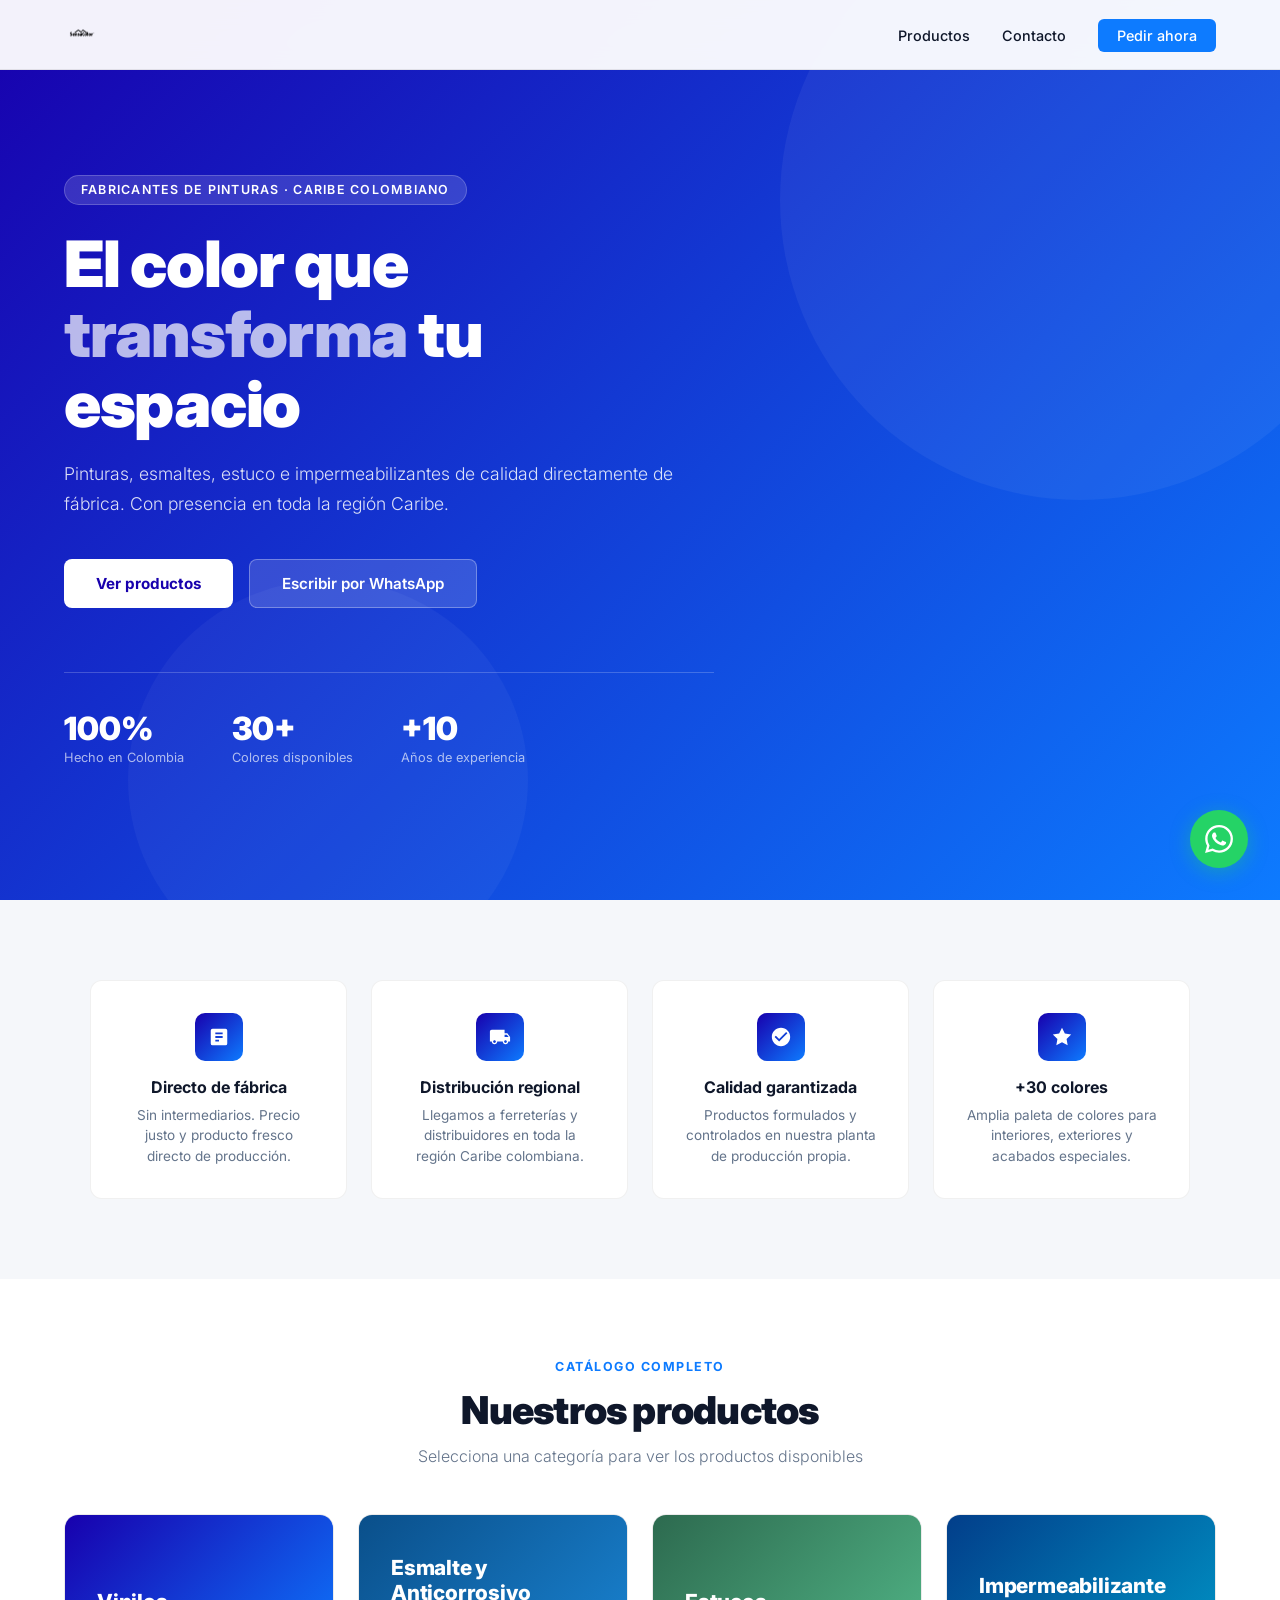
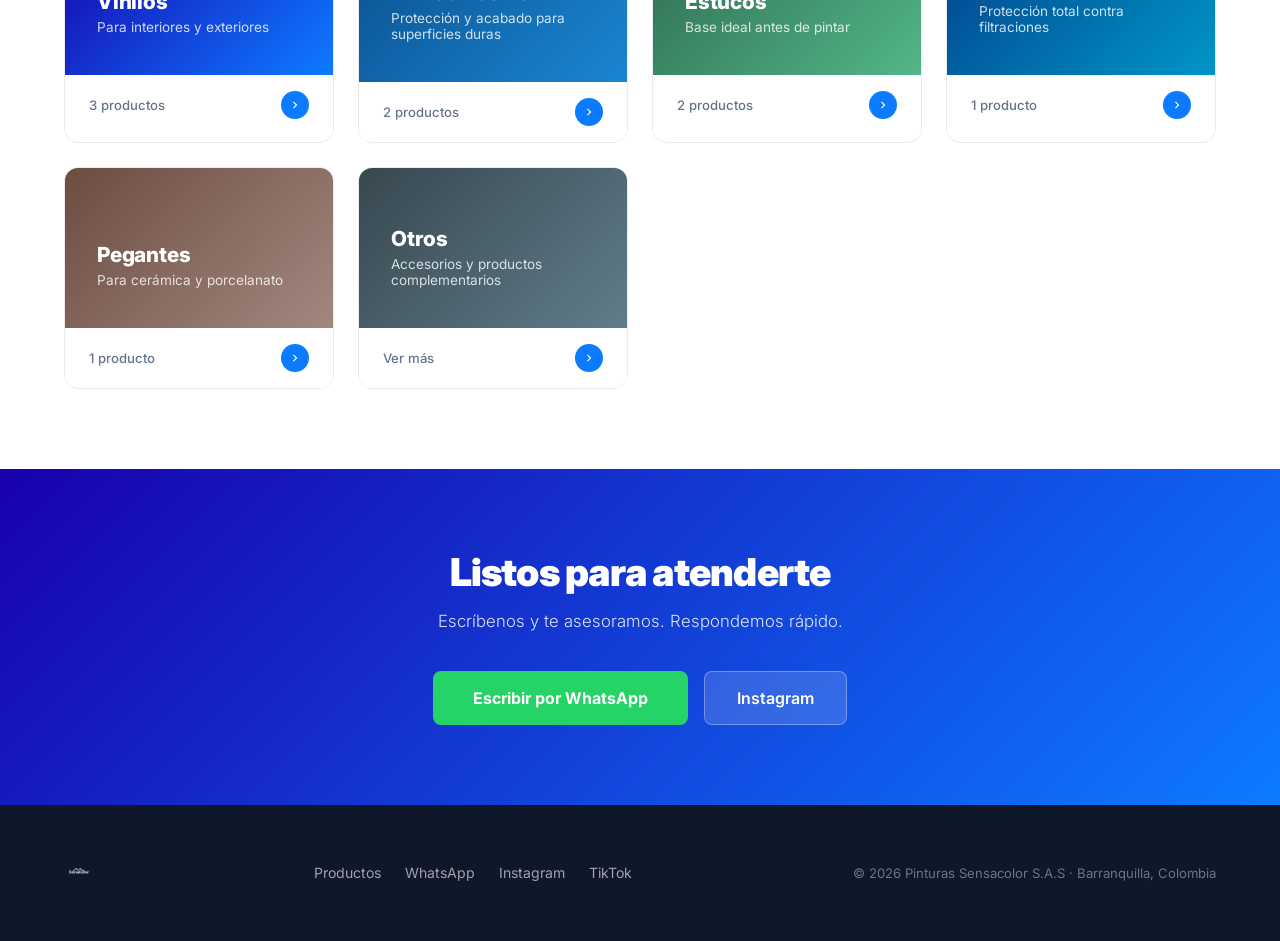
==== index.html @ d09b03ff "Add files via upload" ====
<!DOCTYPE html>
<html lang="es">
<head>
<meta charset="UTF-8">
<meta name="viewport" content="width=device-width, initial-scale=1.0">
<title>Pinturas Sensacolor — El color del Caribe</title>
<link href="https://fonts.googleapis.com/css2?family=Inter:wght@300;400;500;600;700;900&display=swap" rel="stylesheet">
<style>
  *, *::before, *::after { box-sizing: border-box; margin: 0; padding: 0; }

  :root {
    --azul: #1800ad;
    --azul-claro: #0d7bff;
    --blanco: #ffffff;
    --gris-claro: #f5f7fa;
    --gris-texto: #64748b;
    --negro: #0f172a;
  }

  body {
    font-family: 'Inter', sans-serif;
    background: var(--blanco);
    color: var(--negro);
    overflow-x: hidden;
  }

  /* NAV */
  nav {
    position: fixed;
    top: 0; left: 0; right: 0;
    z-index: 100;
    background: rgba(255,255,255,0.95);
    backdrop-filter: blur(12px);
    border-bottom: 1px solid rgba(0,0,0,0.08);
    padding: 0 5%;
    height: 70px;
    display: flex;
    align-items: center;
    justify-content: space-between;
  }

  .nav-logo img {
    height: 42px;
    filter: invert(1) sepia(1) saturate(5) hue-rotate(200deg);
  }

  .nav-links {
    display: flex;
    gap: 2rem;
    list-style: none;
  }

  .nav-links a {
    text-decoration: none;
    color: var(--negro);
    font-size: 0.9rem;
    font-weight: 500;
    transition: color 0.2s;
  }

  .nav-links a:hover { color: var(--azul-claro); }

  .nav-cta {
    background: var(--azul-claro);
    color: white !important;
    padding: 0.5rem 1.2rem;
    border-radius: 6px;
    transition: background 0.2s !important;
  }

  .nav-cta:hover { background: var(--azul) !important; }

  /* HERO */
  .hero {
    min-height: 100vh;
    background: linear-gradient(135deg, var(--azul) 0%, var(--azul-claro) 100%);
    display: flex;
    align-items: center;
    padding: 120px 5% 80px;
    position: relative;
    overflow: hidden;
  }

  .hero::before {
    content: '';
    position: absolute;
    width: 600px; height: 600px;
    background: rgba(255,255,255,0.05);
    border-radius: 50%;
    top: -100px; right: -100px;
  }

  .hero::after {
    content: '';
    position: absolute;
    width: 400px; height: 400px;
    background: rgba(255,255,255,0.04);
    border-radius: 50%;
    bottom: -80px; left: 10%;
  }

  .hero-content {
    max-width: 650px;
    position: relative;
    z-index: 2;
  }

  .hero-badge {
    display: inline-block;
    background: rgba(255,255,255,0.15);
    color: white;
    font-size: 0.78rem;
    font-weight: 600;
    letter-spacing: 0.1em;
    text-transform: uppercase;
    padding: 0.4rem 1rem;
    border-radius: 100px;
    margin-bottom: 1.5rem;
    border: 1px solid rgba(255,255,255,0.2);
  }

  .hero h1 {
    font-size: clamp(2.5rem, 5vw, 4rem);
    font-weight: 900;
    color: white;
    line-height: 1.1;
    margin-bottom: 1.2rem;
    letter-spacing: -0.02em;
  }

  .hero h1 span { color: rgba(255,255,255,0.7); }

  .hero p {
    font-size: 1.1rem;
    color: rgba(255,255,255,0.85);
    line-height: 1.7;
    margin-bottom: 2.5rem;
    font-weight: 300;
  }

  .hero-btns {
    display: flex;
    gap: 1rem;
    flex-wrap: wrap;
  }

  .btn-primary {
    background: white;
    color: var(--azul);
    padding: 0.9rem 2rem;
    border-radius: 8px;
    font-weight: 700;
    font-size: 0.95rem;
    text-decoration: none;
    transition: transform 0.2s, box-shadow 0.2s;
    display: inline-flex;
    align-items: center;
    gap: 0.5rem;
  }

  .btn-primary:hover {
    transform: translateY(-2px);
    box-shadow: 0 8px 25px rgba(0,0,0,0.2);
  }

  .btn-secondary {
    background: rgba(255,255,255,0.15);
    color: white;
    padding: 0.9rem 2rem;
    border-radius: 8px;
    font-weight: 600;
    font-size: 0.95rem;
    text-decoration: none;
    border: 1px solid rgba(255,255,255,0.3);
    transition: background 0.2s;
    display: inline-flex;
    align-items: center;
    gap: 0.5rem;
  }

  .btn-secondary:hover { background: rgba(255,255,255,0.25); }

  .hero-stats {
    display: flex;
    gap: 3rem;
    margin-top: 4rem;
    padding-top: 2.5rem;
    border-top: 1px solid rgba(255,255,255,0.2);
  }

  .stat-num {
    font-size: 2rem;
    font-weight: 900;
    color: white;
    line-height: 1;
  }

  .stat-label {
    font-size: 0.8rem;
    color: rgba(255,255,255,0.65);
    margin-top: 0.3rem;
    font-weight: 400;
  }

  /* SERVICIOS */
  .servicios {
    padding: 5rem 5%;
    background: var(--gris-claro);
  }

  .servicios-grid {
    display: grid;
    grid-template-columns: repeat(auto-fit, minmax(220px, 1fr));
    gap: 1.5rem;
    max-width: 1100px;
    margin: 0 auto;
  }

  .servicio-card {
    background: white;
    border-radius: 12px;
    padding: 2rem;
    text-align: center;
    border: 1px solid rgba(0,0,0,0.06);
  }

  .servicio-icon {
    width: 48px; height: 48px;
    background: linear-gradient(135deg, var(--azul), var(--azul-claro));
    border-radius: 10px;
    margin: 0 auto 1rem;
    display: flex;
    align-items: center;
    justify-content: center;
  }

  .servicio-icon svg { width: 22px; height: 22px; fill: white; }

  .servicio-card h3 {
    font-size: 1rem;
    font-weight: 700;
    margin-bottom: 0.5rem;
    color: var(--negro);
  }

  .servicio-card p {
    font-size: 0.85rem;
    color: var(--gris-texto);
    line-height: 1.5;
  }

  /* SECTION HEADERS */
  .section-header {
    text-align: center;
    margin-bottom: 3rem;
  }

  .section-eyebrow {
    font-size: 0.78rem;
    font-weight: 700;
    letter-spacing: 0.12em;
    text-transform: uppercase;
    color: var(--azul-claro);
    margin-bottom: 0.8rem;
  }

  .section-header h2 {
    font-size: clamp(1.8rem, 3vw, 2.5rem);
    font-weight: 900;
    color: var(--negro);
    letter-spacing: -0.02em;
    line-height: 1.2;
  }

  .section-header p {
    font-size: 1rem;
    color: var(--gris-texto);
    margin-top: 0.8rem;
    font-weight: 300;
  }

  /* CATEGORÍAS */
  .categorias {
    padding: 5rem 5%;
    background: white;
  }

  .categorias-grid {
    display: grid;
    grid-template-columns: repeat(auto-fill, minmax(260px, 1fr));
    gap: 1.5rem;
    max-width: 1200px;
    margin: 0 auto;
  }

  .categoria-card {
    border-radius: 14px;
    overflow: hidden;
    cursor: pointer;
    transition: transform 0.2s, box-shadow 0.2s;
    border: 1px solid rgba(0,0,0,0.08);
    text-decoration: none;
  }

  .categoria-card:hover {
    transform: translateY(-4px);
    box-shadow: 0 12px 35px rgba(13,123,255,0.14);
  }

  .categoria-header {
    padding: 2.5rem 2rem;
    display: flex;
    flex-direction: column;
    justify-content: flex-end;
    min-height: 160px;
    position: relative;
  }

  .cat-vinilos { background: linear-gradient(135deg, #1800ad, #0d7bff); }
  .cat-esmalte { background: linear-gradient(135deg, #0a4f8a, #1a85d4); }
  .cat-estucos { background: linear-gradient(135deg, #2d6a4f, #52b788); }
  .cat-impermeabilizante { background: linear-gradient(135deg, #023e8a, #0096c7); }
  .cat-pegantes { background: linear-gradient(135deg, #6d4c41, #a1887f); }
  .cat-otros { background: linear-gradient(135deg, #37474f, #607d8b); }

  .categoria-header h3 {
    color: white;
    font-size: 1.3rem;
    font-weight: 800;
    letter-spacing: -0.01em;
    position: relative;
    z-index: 2;
  }

  .categoria-header p {
    color: rgba(255,255,255,0.8);
    font-size: 0.85rem;
    margin-top: 0.3rem;
    position: relative;
    z-index: 2;
  }

  .categoria-footer {
    padding: 1rem 1.5rem;
    background: white;
    display: flex;
    justify-content: space-between;
    align-items: center;
  }

  .categoria-footer span {
    font-size: 0.82rem;
    color: var(--gris-texto);
    font-weight: 500;
  }

  .categoria-arrow {
    width: 28px; height: 28px;
    background: var(--azul-claro);
    border-radius: 50%;
    display: flex;
    align-items: center;
    justify-content: center;
  }

  .categoria-arrow svg { width: 14px; height: 14px; fill: white; }

  /* MODAL / OVERLAY */
  .modal-overlay {
    display: none;
    position: fixed;
    inset: 0;
    background: rgba(0,0,0,0.6);
    z-index: 200;
    align-items: center;
    justify-content: center;
    padding: 2rem;
  }

  .modal-overlay.active { display: flex; }

  .modal {
    background: white;
    border-radius: 16px;
    max-width: 800px;
    width: 100%;
    max-height: 85vh;
    overflow-y: auto;
    padding: 2.5rem;
    position: relative;
  }

  .modal-close {
    position: absolute;
    top: 1.2rem;
    right: 1.2rem;
    background: var(--gris-claro);
    border: none;
    width: 36px; height: 36px;
    border-radius: 50%;
    cursor: pointer;
    font-size: 1.1rem;
    display: flex;
    align-items: center;
    justify-content: center;
    color: var(--negro);
    transition: background 0.2s;
  }

  .modal-close:hover { background: #e2e8f0; }

  .modal-eyebrow {
    font-size: 0.75rem;
    font-weight: 700;
    letter-spacing: 0.1em;
    text-transform: uppercase;
    color: var(--azul-claro);
    margin-bottom: 0.5rem;
  }

  .modal h2 {
    font-size: 1.8rem;
    font-weight: 900;
    color: var(--negro);
    margin-bottom: 0.5rem;
    letter-spacing: -0.02em;
  }

  .modal-desc {
    font-size: 0.95rem;
    color: var(--gris-texto);
    margin-bottom: 2rem;
    line-height: 1.6;
  }

  .productos-lista {
    display: grid;
    gap: 1rem;
  }

  .producto-item {
    background: var(--gris-claro);
    border-radius: 10px;
    padding: 1.2rem 1.5rem;
    display: flex;
    justify-content: space-between;
    align-items: center;
    flex-wrap: wrap;
    gap: 1rem;
  }

  .producto-item-info h4 {
    font-size: 0.95rem;
    font-weight: 700;
    color: var(--negro);
    margin-bottom: 0.25rem;
  }

  .producto-item-info p {
    font-size: 0.82rem;
    color: var(--gris-texto);
    line-height: 1.5;
  }

  .producto-tags {
    display: flex;
    gap: 0.4rem;
    flex-wrap: wrap;
    margin-top: 0.5rem;
  }

  .tag {
    background: white;
    border: 1px solid rgba(0,0,0,0.1);
    color: var(--negro);
    font-size: 0.72rem;
    font-weight: 600;
    padding: 0.2rem 0.7rem;
    border-radius: 100px;
  }

  .btn-pedir {
    background: var(--azul-claro);
    color: white;
    padding: 0.6rem 1.3rem;
    border-radius: 7px;
    font-weight: 700;
    font-size: 0.82rem;
    text-decoration: none;
    white-space: nowrap;
    transition: background 0.2s;
    flex-shrink: 0;
  }

  .btn-pedir:hover { background: var(--azul); }

  .modal-cta {
    margin-top: 2rem;
    padding-top: 1.5rem;
    border-top: 1px solid rgba(0,0,0,0.08);
    text-align: center;
  }

  .modal-cta p {
    font-size: 0.9rem;
    color: var(--gris-texto);
    margin-bottom: 1rem;
  }

  .btn-whatsapp-modal {
    background: #25D366;
    color: white;
    padding: 0.8rem 2rem;
    border-radius: 8px;
    font-weight: 700;
    font-size: 0.9rem;
    text-decoration: none;
    display: inline-block;
    transition: opacity 0.2s;
  }

  .btn-whatsapp-modal:hover { opacity: 0.9; }

  /* CTA SECTION */
  .cta-section {
    padding: 5rem 5%;
    background: linear-gradient(135deg, var(--azul) 0%, var(--azul-claro) 100%);
    text-align: center;
  }

  .cta-section h2 {
    font-size: clamp(1.8rem, 3vw, 2.5rem);
    font-weight: 900;
    color: white;
    margin-bottom: 1rem;
    letter-spacing: -0.02em;
  }

  .cta-section p {
    font-size: 1.05rem;
    color: rgba(255,255,255,0.85);
    margin-bottom: 2.5rem;
    font-weight: 300;
  }

  .cta-btns {
    display: flex;
    gap: 1rem;
    justify-content: center;
    flex-wrap: wrap;
  }

  .btn-whatsapp {
    background: #25D366;
    color: white;
    padding: 1rem 2.5rem;
    border-radius: 8px;
    font-weight: 700;
    font-size: 1rem;
    text-decoration: none;
    display: inline-flex;
    align-items: center;
    gap: 0.6rem;
    transition: transform 0.2s, box-shadow 0.2s;
  }

  .btn-whatsapp:hover {
    transform: translateY(-2px);
    box-shadow: 0 8px 25px rgba(0,0,0,0.2);
  }

  .btn-ig {
    color: white;
    padding: 1rem 2rem;
    border-radius: 8px;
    font-weight: 600;
    text-decoration: none;
    background: rgba(255,255,255,0.15);
    border: 1px solid rgba(255,255,255,0.3);
    transition: background 0.2s;
  }

  .btn-ig:hover { background: rgba(255,255,255,0.25); }

  /* FOOTER */
  footer {
    background: var(--negro);
    padding: 3rem 5%;
  }

  .footer-inner {
    max-width: 1200px;
    margin: 0 auto;
    display: flex;
    justify-content: space-between;
    align-items: center;
    flex-wrap: wrap;
    gap: 1.5rem;
  }

  .footer-logo img {
    height: 36px;
    filter: brightness(0) invert(1);
    opacity: 0.8;
  }

  .footer-links {
    display: flex;
    gap: 1.5rem;
  }

  .footer-links a {
    color: rgba(255,255,255,0.6);
    text-decoration: none;
    font-size: 0.88rem;
    transition: color 0.2s;
  }

  .footer-links a:hover { color: white; }

  .footer-copy {
    font-size: 0.82rem;
    color: rgba(255,255,255,0.4);
  }

  /* WHATSAPP FLOTANTE */
  .whatsapp-float {
    position: fixed;
    bottom: 2rem;
    right: 2rem;
    background: #25D366;
    color: white;
    width: 58px; height: 58px;
    border-radius: 50%;
    display: flex;
    align-items: center;
    justify-content: center;
    text-decoration: none;
    box-shadow: 0 4px 20px rgba(37,211,102,0.4);
    z-index: 999;
    transition: transform 0.2s;
  }

  .whatsapp-float:hover { transform: scale(1.1); }

  .whatsapp-float svg { width: 28px; height: 28px; fill: white; }

  @media (max-width: 768px) {
    .nav-links { display: none; }
    .hero-stats { gap: 1.5rem; flex-wrap: wrap; }
    .footer-inner { flex-direction: column; text-align: center; }
    .footer-links { flex-wrap: wrap; justify-content: center; }
    .producto-item { flex-direction: column; }
  }
</style>
</head>
<body>

<!-- NAV -->
<nav>
  <div class="nav-logo">
    <img src="[data-uri]" alt="Sensacolor">
  </div>
  <ul class="nav-links">
    <li><a href="#productos">Productos</a></li>
    <li><a href="#contacto">Contacto</a></li>
    <li><a href="https://wa.me/573205701379" class="nav-cta" target="_blank">Pedir ahora</a></li>
  </ul>
</nav>

<!-- HERO -->
<section class="hero">
  <div class="hero-content">
    <div class="hero-badge">Fabricantes de pinturas · Caribe colombiano</div>
    <h1>El color que <span>transforma</span> tu espacio</h1>
    <p>Pinturas, esmaltes, estuco e impermeabilizantes de calidad directamente de fábrica. Con presencia en toda la región Caribe.</p>
    <div class="hero-btns">
      <a href="#productos" class="btn-primary">Ver productos</a>
      <a href="https://wa.me/573205701379" class="btn-secondary" target="_blank">Escribir por WhatsApp</a>
    </div>
    <div class="hero-stats">
      <div>
        <div class="stat-num">100%</div>
        <div class="stat-label">Hecho en Colombia</div>
      </div>
      <div>
        <div class="stat-num">30+</div>
        <div class="stat-label">Colores disponibles</div>
      </div>
      <div>
        <div class="stat-num">+10</div>
        <div class="stat-label">Años de experiencia</div>
      </div>
    </div>
  </div>
</section>

<!-- SERVICIOS -->
<section class="servicios">
  <div class="servicios-grid">
    <div class="servicio-card">
      <div class="servicio-icon">
        <svg viewBox="0 0 24 24"><path d="M19 3H5a2 2 0 00-2 2v14a2 2 0 002 2h14a2 2 0 002-2V5a2 2 0 00-2-2zm-7 14H8v-2h4v2zm4-4H8v-2h8v2zm0-4H8V7h8v2z"/></svg>
      </div>
      <h3>Directo de fábrica</h3>
      <p>Sin intermediarios. Precio justo y producto fresco directo de producción.</p>
    </div>
    <div class="servicio-card">
      <div class="servicio-icon">
        <svg viewBox="0 0 24 24"><path d="M20 8h-3V4H3c-1.1 0-2 .9-2 2v11h2c0 1.66 1.34 3 3 3s3-1.34 3-3h6c0 1.66 1.34 3 3 3s3-1.34 3-3h2v-5l-3-4zM6 18.5c-.83 0-1.5-.67-1.5-1.5s.67-1.5 1.5-1.5 1.5.67 1.5 1.5-.67 1.5-1.5 1.5zm13.5-9l1.96 2.5H17V9.5h2.5zm-1.5 9c-.83 0-1.5-.67-1.5-1.5s.67-1.5 1.5-1.5 1.5.67 1.5 1.5-.67 1.5-1.5 1.5z"/></svg>
      </div>
      <h3>Distribución regional</h3>
      <p>Llegamos a ferreterías y distribuidores en toda la región Caribe colombiana.</p>
    </div>
    <div class="servicio-card">
      <div class="servicio-icon">
        <svg viewBox="0 0 24 24"><path d="M12 2C6.48 2 2 6.48 2 12s4.48 10 10 10 10-4.48 10-10S17.52 2 12 2zm-2 15l-5-5 1.41-1.41L10 14.17l7.59-7.59L19 8l-9 9z"/></svg>
      </div>
      <h3>Calidad garantizada</h3>
      <p>Productos formulados y controlados en nuestra planta de producción propia.</p>
    </div>
    <div class="servicio-card">
      <div class="servicio-icon">
        <svg viewBox="0 0 24 24"><path d="M12 2l3.09 6.26L22 9.27l-5 4.87 1.18 6.88L12 17.77l-6.18 3.25L7 14.14 2 9.27l6.91-1.01L12 2z"/></svg>
      </div>
      <h3>+30 colores</h3>
      <p>Amplia paleta de colores para interiores, exteriores y acabados especiales.</p>
    </div>
  </div>
</section>

<!-- CATEGORÍAS -->
<section class="categorias" id="productos">
  <div class="section-header">
    <div class="section-eyebrow">Catálogo completo</div>
    <h2>Nuestros productos</h2>
    <p>Selecciona una categoría para ver los productos disponibles</p>
  </div>

  <div class="categorias-grid">

    <div class="categoria-card" onclick="abrirModal('vinilos')">
      <div class="categoria-header cat-vinilos">
        <h3>Vinilos</h3>
        <p>Para interiores y exteriores</p>
      </div>
      <div class="categoria-footer">
        <span>3 productos</span>
        <div class="categoria-arrow"><svg viewBox="0 0 24 24"><path d="M8.59 16.59L13.17 12 8.59 7.41 10 6l6 6-6 6z"/></svg></div>
      </div>
    </div>

    <div class="categoria-card" onclick="abrirModal('esmalte')">
      <div class="categoria-header cat-esmalte">
        <h3>Esmalte y Anticorrosivo</h3>
        <p>Protección y acabado para superficies duras</p>
      </div>
      <div class="categoria-footer">
        <span>2 productos</span>
        <div class="categoria-arrow"><svg viewBox="0 0 24 24"><path d="M8.59 16.59L13.17 12 8.59 7.41 10 6l6 6-6 6z"/></svg></div>
      </div>
    </div>

    <div class="categoria-card" onclick="abrirModal('estucos')">
      <div class="categoria-header cat-estucos">
        <h3>Estucos</h3>
        <p>Base ideal antes de pintar</p>
      </div>
      <div class="categoria-footer">
        <span>2 productos</span>
        <div class="categoria-arrow"><svg viewBox="0 0 24 24"><path d="M8.59 16.59L13.17 12 8.59 7.41 10 6l6 6-6 6z"/></svg></div>
      </div>
    </div>

    <div class="categoria-card" onclick="abrirModal('impermeabilizante')">
      <div class="categoria-header cat-impermeabilizante">
        <h3>Impermeabilizante</h3>
        <p>Protección total contra filtraciones</p>
      </div>
      <div class="categoria-footer">
        <span>1 producto</span>
        <div class="categoria-arrow"><svg viewBox="0 0 24 24"><path d="M8.59 16.59L13.17 12 8.59 7.41 10 6l6 6-6 6z"/></svg></div>
      </div>
    </div>

    <div class="categoria-card" onclick="abrirModal('pegantes')">
      <div class="categoria-header cat-pegantes">
        <h3>Pegantes</h3>
        <p>Para cerámica y porcelanato</p>
      </div>
      <div class="categoria-footer">
        <span>1 producto</span>
        <div class="categoria-arrow"><svg viewBox="0 0 24 24"><path d="M8.59 16.59L13.17 12 8.59 7.41 10 6l6 6-6 6z"/></svg></div>
      </div>
    </div>

    <div class="categoria-card" onclick="abrirModal('otros')">
      <div class="categoria-header cat-otros">
        <h3>Otros</h3>
        <p>Accesorios y productos complementarios</p>
      </div>
      <div class="categoria-footer">
        <span>Ver más</span>
        <div class="categoria-arrow"><svg viewBox="0 0 24 24"><path d="M8.59 16.59L13.17 12 8.59 7.41 10 6l6 6-6 6z"/></svg></div>
      </div>
    </div>

  </div>
</section>

<!-- MODALES -->

<!-- Vinilos -->
<div class="modal-overlay" id="modal-vinilos">
  <div class="modal">
    <button class="modal-close" onclick="cerrarModal('vinilos')">✕</button>
    <div class="modal-eyebrow">Categoría</div>
    <h2>Vinilos</h2>
    <p class="modal-desc">Pinturas vinílicas de alta calidad para interiores y exteriores. Diferentes tipos según el uso y la superficie.</p>
    <div class="productos-lista">
      <div class="producto-item">
        <div class="producto-item-info">
          <h4>Vinilo Tipo 1</h4>
          <p>Para exteriores y fachadas. Máxima resistencia al sol, lluvia y humedad. Lavable.</p>
          <div class="producto-tags">
            <span class="tag">Galón</span>
            <span class="tag">Cuñete</span>
            <span class="tag">Lavable</span>
            <span class="tag">Exterior</span>
          </div>
        </div>
        <a href="https://wa.me/573205701379?text=Hola,%20quiero%20información%20sobre%20el%20Vinilo%20Tipo%201" class="btn-pedir" target="_blank">Pedir ahora</a>
      </div>
      <div class="producto-item">
        <div class="producto-item-info">
          <h4>Vinilo Tipo 2</h4>
          <p>Para interiores. Acabado liso y uniforme, ideal para cuartos, salas y pasillos.</p>
          <div class="producto-tags">
            <span class="tag">Galón</span>
            <span class="tag">Cuñete</span>
            <span class="tag">Interior</span>
          </div>
        </div>
        <a href="https://wa.me/573205701379?text=Hola,%20quiero%20información%20sobre%20el%20Vinilo%20Tipo%202" class="btn-pedir" target="_blank">Pedir ahora</a>
      </div>
      <div class="producto-item">
        <div class="producto-item-info">
          <h4>Vinilo Tipo 3</h4>
          <p>Para detalles y acabados interiores finos. Acabado elegante y preciso.</p>
          <div class="producto-tags">
            <span class="tag">Galón</span>
            <span class="tag">Cuñete</span>
            <span class="tag">Acabados</span>
          </div>
        </div>
        <a href="https://wa.me/573205701379?text=Hola,%20quiero%20información%20sobre%20el%20Vinilo%20Tipo%203" class="btn-pedir" target="_blank">Pedir ahora</a>
      </div>
    </div>
    <div class="modal-cta">
      <p>¿Tienes dudas sobre cuál vinilo necesitas?</p>
      <a href="https://wa.me/573205701379?text=Hola,%20necesito%20asesoría%20sobre%20vinilos%20Sensacolor" class="btn-whatsapp-modal" target="_blank">Pedir asesoría por WhatsApp</a>
    </div>
  </div>
</div>

<!-- Esmalte -->
<div class="modal-overlay" id="modal-esmalte">
  <div class="modal">
    <button class="modal-close" onclick="cerrarModal('esmalte')">✕</button>
    <div class="modal-eyebrow">Categoría</div>
    <h2>Esmalte y Anticorrosivo</h2>
    <p class="modal-desc">Protección y acabado de alto rendimiento para madera, metal y superficies duras.</p>
    <div class="productos-lista">
      <div class="producto-item">
        <div class="producto-item-info">
          <h4>Esmalte 3 en 1</h4>
          <p>Para madera, metal y superficies duras. Acabado brillante, duro y resistente al roce. Sintético, convertidor y antióxido.</p>
          <div class="producto-tags">
            <span class="tag">Galón</span>
            <span class="tag">Interior</span>
            <span class="tag">Exterior</span>
            <span class="tag">Brillante</span>
          </div>
        </div>
        <a href="https://wa.me/573205701379?text=Hola,%20quiero%20información%20sobre%20el%20Esmalte%203%20en%201" class="btn-pedir" target="_blank">Pedir ahora</a>
      </div>
      <div class="producto-item">
        <div class="producto-item-info">
          <h4>Anticorrosivo</h4>
          <p>Protección total para estructuras metálicas. Previene el óxido y extiende la vida útil del metal.</p>
          <div class="producto-tags">
            <span class="tag">Galón</span>
            <span class="tag">Metal</span>
            <span class="tag">Protección</span>
          </div>
        </div>
        <a href="https://wa.me/573205701379?text=Hola,%20quiero%20información%20sobre%20el%20Anticorrosivo" class="btn-pedir" target="_blank">Pedir ahora</a>
      </div>
    </div>
    <div class="modal-cta">
      <p>¿Necesitas más información sobre algún producto?</p>
      <a href="https://wa.me/573205701379?text=Hola,%20necesito%20asesoría%20sobre%20esmaltes%20Sensacolor" class="btn-whatsapp-modal" target="_blank">Consultar por WhatsApp</a>
    </div>
  </div>
</div>

<!-- Estucos -->
<div class="modal-overlay" id="modal-estucos">
  <div class="modal">
    <button class="modal-close" onclick="cerrarModal('estucos')">✕</button>
    <div class="modal-eyebrow">Categoría</div>
    <h2>Estucos</h2>
    <p class="modal-desc">Base perfecta antes de pintar. Diferentes formulaciones para interior y exterior.</p>
    <div class="productos-lista">
      <div class="producto-item">
        <div class="producto-item-info">
          <h4>Estuco Exterior</h4>
          <p>Resistente a la humedad y cambios de temperatura. Base ideal para paredes exteriores antes de pintar.</p>
          <div class="producto-tags">
            <span class="tag">Galón</span>
            <span class="tag">Cuñete</span>
            <span class="tag">Exterior</span>
          </div>
        </div>
        <a href="https://wa.me/573205701379?text=Hola,%20quiero%20información%20sobre%20el%20Estuco%20Exterior" class="btn-pedir" target="_blank">Pedir ahora</a>
      </div>
      <div class="producto-item">
        <div class="producto-item-info">
          <h4>Estuco Interior</h4>
          <p>Acabado liso y fino para paredes interiores. Base perfecta antes de aplicar vinilo o esmalte.</p>
          <div class="producto-tags">
            <span class="tag">Galón</span>
            <span class="tag">Cuñete</span>
            <span class="tag">Interior</span>
          </div>
        </div>
        <a href="https://wa.me/573205701379?text=Hola,%20quiero%20información%20sobre%20el%20Estuco%20Interior" class="btn-pedir" target="_blank">Pedir ahora</a>
      </div>
    </div>
    <div class="modal-cta">
      <p>¿Tienes dudas sobre qué estuco necesitas?</p>
      <a href="https://wa.me/573205701379?text=Hola,%20necesito%20asesoría%20sobre%20estucos%20Sensacolor" class="btn-whatsapp-modal" target="_blank">Consultar por WhatsApp</a>
    </div>
  </div>
</div>

<!-- Impermeabilizante -->
<div class="modal-overlay" id="modal-impermeabilizante">
  <div class="modal">
    <button class="modal-close" onclick="cerrarModal('impermeabilizante')">✕</button>
    <div class="modal-eyebrow">Categoría</div>
    <h2>Impermeabilizante</h2>
    <p class="modal-desc">Protección total contra filtraciones en losas, terrazas y fachadas expuestas.</p>
    <div class="productos-lista">
      <div class="producto-item">
        <div class="producto-item-info">
          <h4>Sensafil Impermeabilizante</h4>
          <p>Crea una barrera protectora sobre losas, terrazas y fachadas. Ideal para aplicar antes de la temporada de lluvias.</p>
          <div class="producto-tags">
            <span class="tag">Galón</span>
            <span class="tag">Cuñete</span>
            <span class="tag">Losas</span>
            <span class="tag">Terrazas</span>
            <span class="tag">Fachadas</span>
          </div>
        </div>
        <a href="https://wa.me/573205701379?text=Hola,%20quiero%20información%20sobre%20el%20Sensafil%20Impermeabilizante" class="btn-pedir" target="_blank">Pedir ahora</a>
      </div>
    </div>
    <div class="modal-cta">
      <p>¿Tienes problemas de filtraciones?</p>
      <a href="https://wa.me/573205701379?text=Hola,%20necesito%20asesoría%20sobre%20el%20Sensafil" class="btn-whatsapp-modal" target="_blank">Consultar por WhatsApp</a>
    </div>
  </div>
</div>

<!-- Pegantes -->
<div class="modal-overlay" id="modal-pegantes">
  <div class="modal">
    <button class="modal-close" onclick="cerrarModal('pegantes')">✕</button>
    <div class="modal-eyebrow">Categoría</div>
    <h2>Pegantes</h2>
    <p class="modal-desc">Adhesivos de alta resistencia para cerámica, porcelanato y baldosas.</p>
    <div class="productos-lista">
      <div class="producto-item">
        <div class="producto-item-info">
          <h4>Pegante en Polvo</h4>
          <p>Para cerámica, porcelanato y baldosas. Alta adherencia, fácil mezcla y aplicación.</p>
          <div class="producto-tags">
            <span class="tag">Presentaciones disponibles</span>
            <span class="tag">Cerámica</span>
            <span class="tag">Porcelanato</span>
          </div>
        </div>
        <a href="https://wa.me/573205701379?text=Hola,%20quiero%20información%20sobre%20el%20Pegante%20en%20Polvo" class="btn-pedir" target="_blank">Pedir ahora</a>
      </div>
    </div>
    <div class="modal-cta">
      <p>¿Tienes preguntas sobre el pegante?</p>
      <a href="https://wa.me/573205701379?text=Hola,%20necesito%20asesoría%20sobre%20pegantes%20Sensacolor" class="btn-whatsapp-modal" target="_blank">Consultar por WhatsApp</a>
    </div>
  </div>
</div>

<!-- Otros -->
<div class="modal-overlay" id="modal-otros">
  <div class="modal">
    <button class="modal-close" onclick="cerrarModal('otros')">✕</button>
    <div class="modal-eyebrow">Categoría</div>
    <h2>Otros Productos</h2>
    <p class="modal-desc">Productos complementarios para completar tu proyecto de pintura.</p>
    <div class="productos-lista">
      <div class="producto-item">
        <div class="producto-item-info">
          <h4>Consulta nuestro catálogo completo</h4>
          <p>Tenemos productos adicionales disponibles. Escríbenos y te asesoramos según tu necesidad específica.</p>
        </div>
        <a href="https://wa.me/573205701379?text=Hola,%20quiero%20información%20sobre%20otros%20productos%20Sensacolor" class="btn-pedir" target="_blank">Consultar</a>
      </div>
    </div>
    <div class="modal-cta">
      <p>¿No encontraste lo que buscabas?</p>
      <a href="https://wa.me/573205701379?text=Hola,%20busco%20un%20producto%20específico%20de%20Sensacolor" class="btn-whatsapp-modal" target="_blank">Escríbenos por WhatsApp</a>
    </div>
  </div>
</div>

<!-- CTA -->
<section class="cta-section" id="contacto">
  <h2>Listos para atenderte</h2>
  <p>Escríbenos y te asesoramos. Respondemos rápido.</p>
  <div class="cta-btns">
    <a href="https://wa.me/573205701379" class="btn-whatsapp" target="_blank">Escribir por WhatsApp</a>
    <a href="https://www.instagram.com/pinturasensacolor" class="btn-ig" target="_blank">Instagram</a>
  </div>
</section>

<!-- FOOTER -->
<footer>
  <div class="footer-inner">
    <div class="footer-logo">
      <img src="[data-uri]" alt="Sensacolor">
    </div>
    <div class="footer-links">
      <a href="#productos">Productos</a>
      <a href="https://wa.me/573205701379" target="_blank">WhatsApp</a>
      <a href="https://www.instagram.com/pinturasensacolor" target="_blank">Instagram</a>
      <a href="https://www.tiktok.com/@pinturasensacolor" target="_blank">TikTok</a>
    </div>
    <div class="footer-copy">© 2026 Pinturas Sensacolor S.A.S · Barranquilla, Colombia</div>
  </div>
</footer>

<!-- WHATSAPP FLOTANTE -->
<a href="https://wa.me/573205701379" class="whatsapp-float" target="_blank" title="WhatsApp">
  <svg viewBox="0 0 24 24"><path d="M17.472 14.382c-.297-.149-1.758-.867-2.03-.967-.273-.099-.471-.148-.67.15-.197.297-.767.966-.94 1.164-.173.199-.347.223-.644.075-.297-.15-1.255-.463-2.39-1.475-.883-.788-1.48-1.761-1.653-2.059-.173-.297-.018-.458.13-.606.134-.133.298-.347.446-.52.149-.174.198-.298.298-.497.099-.198.05-.371-.025-.52-.075-.149-.669-1.612-.916-2.207-.242-.579-.487-.5-.669-.51-.173-.008-.371-.01-.57-.01-.198 0-.52.074-.792.372-.272.297-1.04 1.016-1.04 2.479 0 1.462 1.065 2.875 1.213 3.074.149.198 2.096 3.2 5.077 4.487.709.306 1.262.489 1.694.625.712.227 1.36.195 1.871.118.571-.085 1.758-.719 2.006-1.413.248-.694.248-1.289.173-1.413-.074-.124-.272-.198-.57-.347m-5.421 7.403h-.004a9.87 9.87 0 01-5.031-1.378l-.361-.214-3.741.982.998-3.648-.235-.374a9.86 9.86 0 01-1.51-5.26c.001-5.45 4.436-9.884 9.888-9.884 2.64 0 5.122 1.03 6.988 2.898a9.825 9.825 0 012.893 6.994c-.003 5.45-4.437 9.884-9.885 9.884m8.413-18.297A11.815 11.815 0 0012.05 0C5.495 0 .16 5.335.157 11.892c0 2.096.547 4.142 1.588 5.945L.057 24l6.305-1.654a11.882 11.882 0 005.683 1.448h.005c6.554 0 11.89-5.335 11.893-11.893a11.821 11.821 0 00-3.48-8.413z"/></svg>
</a>

<script>
  function abrirModal(id) {
    document.getElementById('modal-' + id).classList.add('active');
    document.body.style.overflow = 'hidden';
  }

  function cerrarModal(id) {
    document.getElementById('modal-' + id).classList.remove('active');
    document.body.style.overflow = '';
  }

  document.querySelectorAll('.modal-overlay').forEach(overlay => {
    overlay.addEventListener('click', function(e) {
      if (e.target === this) {
        this.classList.remove('active');
        document.body.style.overflow = '';
      }
    });
  });

  document.addEventListener('keydown', function(e) {
    if (e.key === 'Escape') {
      document.querySelectorAll('.modal-overlay.active').forEach(m => {
        m.classList.remove('active');
        document.body.style.overflow = '';
      });
    }
  });
</script>

</body>
</html>
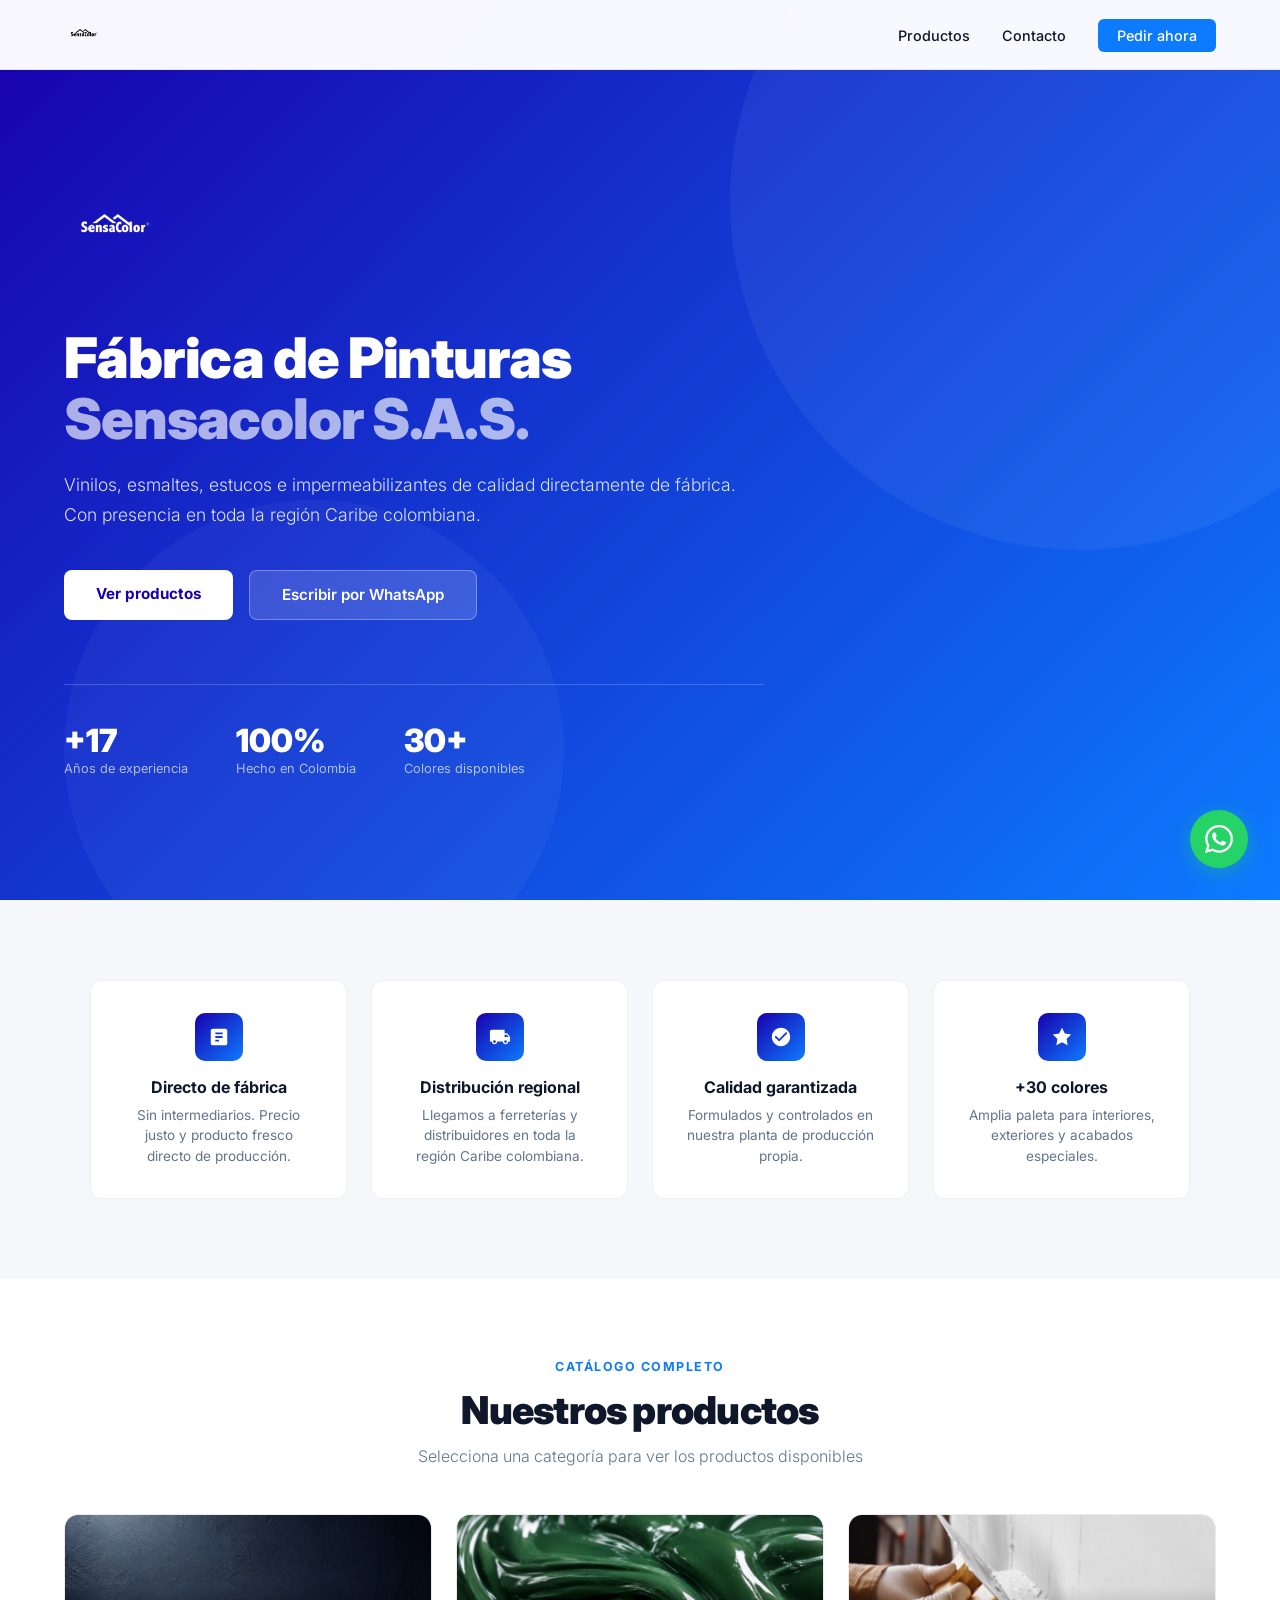
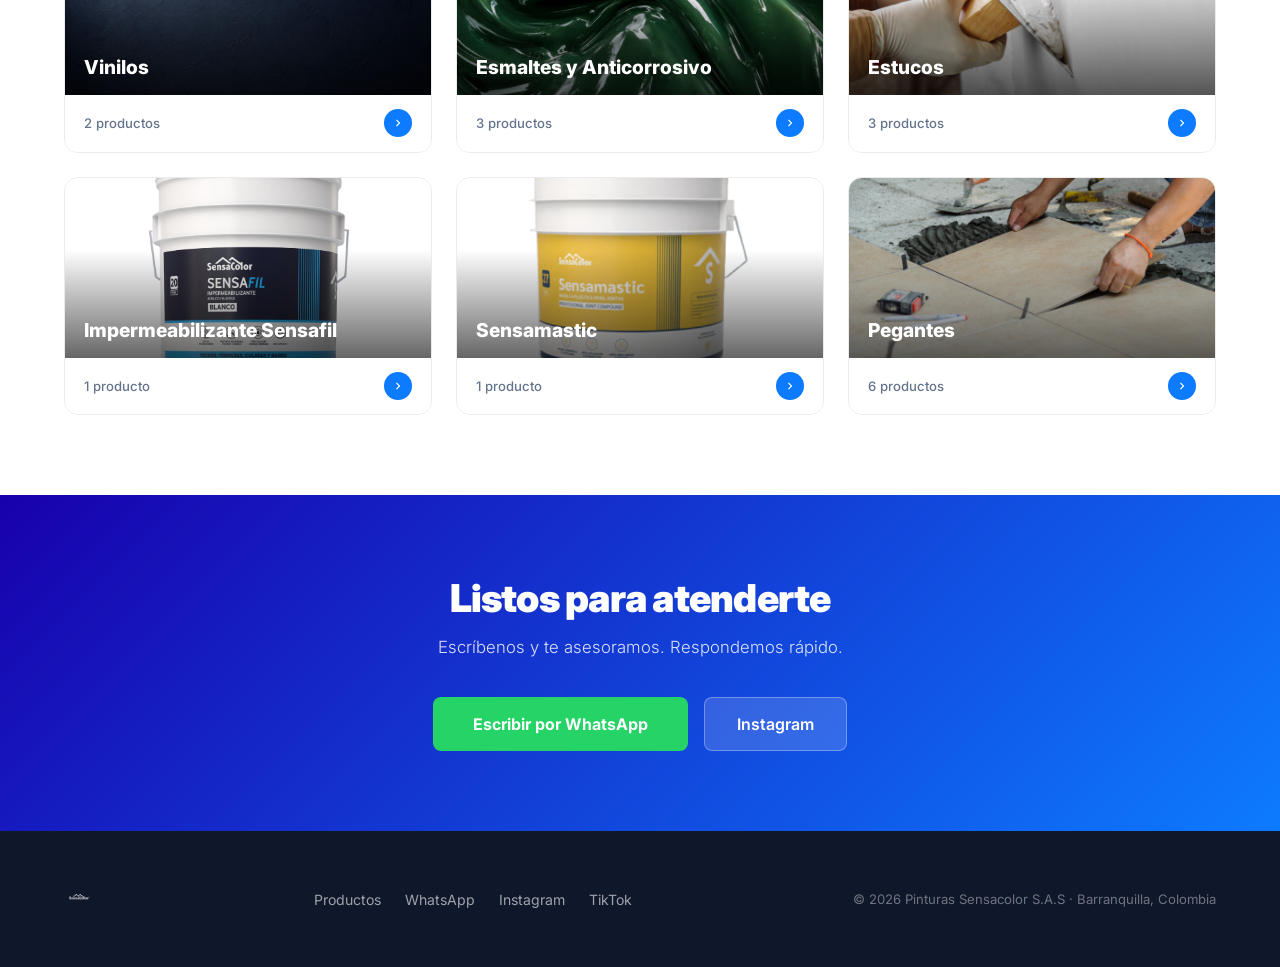
==== commit 25d49ca8: "Add files via upload" ====
--- a/index.html
+++ b/index.html
@@ -3,664 +3,116 @@
 <head>
 <meta charset="UTF-8">
 <meta name="viewport" content="width=device-width, initial-scale=1.0">
-<title>Pinturas Sensacolor — El color del Caribe</title>
+<title>Pinturas Sensacolor — Fábrica de Pinturas</title>
 <link href="https://fonts.googleapis.com/css2?family=Inter:wght@300;400;500;600;700;900&display=swap" rel="stylesheet">
 <style>
-  *, *::before, *::after { box-sizing: border-box; margin: 0; padding: 0; }
-
-  :root {
-    --azul: #1800ad;
-    --azul-claro: #0d7bff;
-    --blanco: #ffffff;
-    --gris-claro: #f5f7fa;
-    --gris-texto: #64748b;
-    --negro: #0f172a;
-  }
-
-  body {
-    font-family: 'Inter', sans-serif;
-    background: var(--blanco);
-    color: var(--negro);
-    overflow-x: hidden;
-  }
-
-  /* NAV */
-  nav {
-    position: fixed;
-    top: 0; left: 0; right: 0;
-    z-index: 100;
-    background: rgba(255,255,255,0.95);
-    backdrop-filter: blur(12px);
-    border-bottom: 1px solid rgba(0,0,0,0.08);
-    padding: 0 5%;
-    height: 70px;
-    display: flex;
-    align-items: center;
-    justify-content: space-between;
-  }
-
-  .nav-logo img {
-    height: 42px;
-    filter: invert(1) sepia(1) saturate(5) hue-rotate(200deg);
-  }
-
-  .nav-links {
-    display: flex;
-    gap: 2rem;
-    list-style: none;
-  }
-
-  .nav-links a {
-    text-decoration: none;
-    color: var(--negro);
-    font-size: 0.9rem;
-    font-weight: 500;
-    transition: color 0.2s;
-  }
-
-  .nav-links a:hover { color: var(--azul-claro); }
-
-  .nav-cta {
-    background: var(--azul-claro);
-    color: white !important;
-    padding: 0.5rem 1.2rem;
-    border-radius: 6px;
-    transition: background 0.2s !important;
-  }
-
-  .nav-cta:hover { background: var(--azul) !important; }
-
-  /* HERO */
-  .hero {
-    min-height: 100vh;
-    background: linear-gradient(135deg, var(--azul) 0%, var(--azul-claro) 100%);
-    display: flex;
-    align-items: center;
-    padding: 120px 5% 80px;
-    position: relative;
-    overflow: hidden;
-  }
-
-  .hero::before {
-    content: '';
-    position: absolute;
-    width: 600px; height: 600px;
-    background: rgba(255,255,255,0.05);
-    border-radius: 50%;
-    top: -100px; right: -100px;
-  }
-
-  .hero::after {
-    content: '';
-    position: absolute;
-    width: 400px; height: 400px;
-    background: rgba(255,255,255,0.04);
-    border-radius: 50%;
-    bottom: -80px; left: 10%;
-  }
-
-  .hero-content {
-    max-width: 650px;
-    position: relative;
-    z-index: 2;
-  }
-
-  .hero-badge {
-    display: inline-block;
-    background: rgba(255,255,255,0.15);
-    color: white;
-    font-size: 0.78rem;
-    font-weight: 600;
-    letter-spacing: 0.1em;
-    text-transform: uppercase;
-    padding: 0.4rem 1rem;
-    border-radius: 100px;
-    margin-bottom: 1.5rem;
-    border: 1px solid rgba(255,255,255,0.2);
-  }
-
-  .hero h1 {
-    font-size: clamp(2.5rem, 5vw, 4rem);
-    font-weight: 900;
-    color: white;
-    line-height: 1.1;
-    margin-bottom: 1.2rem;
-    letter-spacing: -0.02em;
-  }
-
-  .hero h1 span { color: rgba(255,255,255,0.7); }
-
-  .hero p {
-    font-size: 1.1rem;
-    color: rgba(255,255,255,0.85);
-    line-height: 1.7;
-    margin-bottom: 2.5rem;
-    font-weight: 300;
-  }
-
-  .hero-btns {
-    display: flex;
-    gap: 1rem;
-    flex-wrap: wrap;
-  }
-
-  .btn-primary {
-    background: white;
-    color: var(--azul);
-    padding: 0.9rem 2rem;
-    border-radius: 8px;
-    font-weight: 700;
-    font-size: 0.95rem;
-    text-decoration: none;
-    transition: transform 0.2s, box-shadow 0.2s;
-    display: inline-flex;
-    align-items: center;
-    gap: 0.5rem;
-  }
-
-  .btn-primary:hover {
-    transform: translateY(-2px);
-    box-shadow: 0 8px 25px rgba(0,0,0,0.2);
-  }
-
-  .btn-secondary {
-    background: rgba(255,255,255,0.15);
-    color: white;
-    padding: 0.9rem 2rem;
-    border-radius: 8px;
-    font-weight: 600;
-    font-size: 0.95rem;
-    text-decoration: none;
-    border: 1px solid rgba(255,255,255,0.3);
-    transition: background 0.2s;
-    display: inline-flex;
-    align-items: center;
-    gap: 0.5rem;
-  }
-
-  .btn-secondary:hover { background: rgba(255,255,255,0.25); }
-
-  .hero-stats {
-    display: flex;
-    gap: 3rem;
-    margin-top: 4rem;
-    padding-top: 2.5rem;
-    border-top: 1px solid rgba(255,255,255,0.2);
-  }
-
-  .stat-num {
-    font-size: 2rem;
-    font-weight: 900;
-    color: white;
-    line-height: 1;
-  }
-
-  .stat-label {
-    font-size: 0.8rem;
-    color: rgba(255,255,255,0.65);
-    margin-top: 0.3rem;
-    font-weight: 400;
-  }
-
-  /* SERVICIOS */
-  .servicios {
-    padding: 5rem 5%;
-    background: var(--gris-claro);
-  }
-
-  .servicios-grid {
-    display: grid;
-    grid-template-columns: repeat(auto-fit, minmax(220px, 1fr));
-    gap: 1.5rem;
-    max-width: 1100px;
-    margin: 0 auto;
-  }
-
-  .servicio-card {
-    background: white;
-    border-radius: 12px;
-    padding: 2rem;
-    text-align: center;
-    border: 1px solid rgba(0,0,0,0.06);
-  }
-
-  .servicio-icon {
-    width: 48px; height: 48px;
-    background: linear-gradient(135deg, var(--azul), var(--azul-claro));
-    border-radius: 10px;
-    margin: 0 auto 1rem;
-    display: flex;
-    align-items: center;
-    justify-content: center;
-  }
-
-  .servicio-icon svg { width: 22px; height: 22px; fill: white; }
-
-  .servicio-card h3 {
-    font-size: 1rem;
-    font-weight: 700;
-    margin-bottom: 0.5rem;
-    color: var(--negro);
-  }
-
-  .servicio-card p {
-    font-size: 0.85rem;
-    color: var(--gris-texto);
-    line-height: 1.5;
-  }
-
-  /* SECTION HEADERS */
-  .section-header {
-    text-align: center;
-    margin-bottom: 3rem;
-  }
-
-  .section-eyebrow {
-    font-size: 0.78rem;
-    font-weight: 700;
-    letter-spacing: 0.12em;
-    text-transform: uppercase;
-    color: var(--azul-claro);
-    margin-bottom: 0.8rem;
-  }
-
-  .section-header h2 {
-    font-size: clamp(1.8rem, 3vw, 2.5rem);
-    font-weight: 900;
-    color: var(--negro);
-    letter-spacing: -0.02em;
-    line-height: 1.2;
-  }
-
-  .section-header p {
-    font-size: 1rem;
-    color: var(--gris-texto);
-    margin-top: 0.8rem;
-    font-weight: 300;
-  }
-
-  /* CATEGORÍAS */
-  .categorias {
-    padding: 5rem 5%;
-    background: white;
-  }
-
-  .categorias-grid {
-    display: grid;
-    grid-template-columns: repeat(auto-fill, minmax(260px, 1fr));
-    gap: 1.5rem;
-    max-width: 1200px;
-    margin: 0 auto;
-  }
-
-  .categoria-card {
-    border-radius: 14px;
-    overflow: hidden;
-    cursor: pointer;
-    transition: transform 0.2s, box-shadow 0.2s;
-    border: 1px solid rgba(0,0,0,0.08);
-    text-decoration: none;
-  }
-
-  .categoria-card:hover {
-    transform: translateY(-4px);
-    box-shadow: 0 12px 35px rgba(13,123,255,0.14);
-  }
-
-  .categoria-header {
-    padding: 2.5rem 2rem;
-    display: flex;
-    flex-direction: column;
-    justify-content: flex-end;
-    min-height: 160px;
-    position: relative;
-  }
-
-  .cat-vinilos { background: linear-gradient(135deg, #1800ad, #0d7bff); }
-  .cat-esmalte { background: linear-gradient(135deg, #0a4f8a, #1a85d4); }
-  .cat-estucos { background: linear-gradient(135deg, #2d6a4f, #52b788); }
-  .cat-impermeabilizante { background: linear-gradient(135deg, #023e8a, #0096c7); }
-  .cat-pegantes { background: linear-gradient(135deg, #6d4c41, #a1887f); }
-  .cat-otros { background: linear-gradient(135deg, #37474f, #607d8b); }
-
-  .categoria-header h3 {
-    color: white;
-    font-size: 1.3rem;
-    font-weight: 800;
-    letter-spacing: -0.01em;
-    position: relative;
-    z-index: 2;
-  }
-
-  .categoria-header p {
-    color: rgba(255,255,255,0.8);
-    font-size: 0.85rem;
-    margin-top: 0.3rem;
-    position: relative;
-    z-index: 2;
-  }
-
-  .categoria-footer {
-    padding: 1rem 1.5rem;
-    background: white;
-    display: flex;
-    justify-content: space-between;
-    align-items: center;
-  }
-
-  .categoria-footer span {
-    font-size: 0.82rem;
-    color: var(--gris-texto);
-    font-weight: 500;
-  }
-
-  .categoria-arrow {
-    width: 28px; height: 28px;
-    background: var(--azul-claro);
-    border-radius: 50%;
-    display: flex;
-    align-items: center;
-    justify-content: center;
-  }
-
-  .categoria-arrow svg { width: 14px; height: 14px; fill: white; }
-
-  /* MODAL / OVERLAY */
-  .modal-overlay {
-    display: none;
-    position: fixed;
-    inset: 0;
-    background: rgba(0,0,0,0.6);
-    z-index: 200;
-    align-items: center;
-    justify-content: center;
-    padding: 2rem;
-  }
-
-  .modal-overlay.active { display: flex; }
-
-  .modal {
-    background: white;
-    border-radius: 16px;
-    max-width: 800px;
-    width: 100%;
-    max-height: 85vh;
-    overflow-y: auto;
-    padding: 2.5rem;
-    position: relative;
-  }
-
-  .modal-close {
-    position: absolute;
-    top: 1.2rem;
-    right: 1.2rem;
-    background: var(--gris-claro);
-    border: none;
-    width: 36px; height: 36px;
-    border-radius: 50%;
-    cursor: pointer;
-    font-size: 1.1rem;
-    display: flex;
-    align-items: center;
-    justify-content: center;
-    color: var(--negro);
-    transition: background 0.2s;
-  }
-
-  .modal-close:hover { background: #e2e8f0; }
-
-  .modal-eyebrow {
-    font-size: 0.75rem;
-    font-weight: 700;
-    letter-spacing: 0.1em;
-    text-transform: uppercase;
-    color: var(--azul-claro);
-    margin-bottom: 0.5rem;
-  }
-
-  .modal h2 {
-    font-size: 1.8rem;
-    font-weight: 900;
-    color: var(--negro);
-    margin-bottom: 0.5rem;
-    letter-spacing: -0.02em;
-  }
-
-  .modal-desc {
-    font-size: 0.95rem;
-    color: var(--gris-texto);
-    margin-bottom: 2rem;
-    line-height: 1.6;
-  }
-
-  .productos-lista {
-    display: grid;
-    gap: 1rem;
-  }
-
-  .producto-item {
-    background: var(--gris-claro);
-    border-radius: 10px;
-    padding: 1.2rem 1.5rem;
-    display: flex;
-    justify-content: space-between;
-    align-items: center;
-    flex-wrap: wrap;
-    gap: 1rem;
-  }
-
-  .producto-item-info h4 {
-    font-size: 0.95rem;
-    font-weight: 700;
-    color: var(--negro);
-    margin-bottom: 0.25rem;
-  }
-
-  .producto-item-info p {
-    font-size: 0.82rem;
-    color: var(--gris-texto);
-    line-height: 1.5;
-  }
-
-  .producto-tags {
-    display: flex;
-    gap: 0.4rem;
-    flex-wrap: wrap;
-    margin-top: 0.5rem;
-  }
-
-  .tag {
-    background: white;
-    border: 1px solid rgba(0,0,0,0.1);
-    color: var(--negro);
-    font-size: 0.72rem;
-    font-weight: 600;
-    padding: 0.2rem 0.7rem;
-    border-radius: 100px;
-  }
-
-  .btn-pedir {
-    background: var(--azul-claro);
-    color: white;
-    padding: 0.6rem 1.3rem;
-    border-radius: 7px;
-    font-weight: 700;
-    font-size: 0.82rem;
-    text-decoration: none;
-    white-space: nowrap;
-    transition: background 0.2s;
-    flex-shrink: 0;
-  }
-
-  .btn-pedir:hover { background: var(--azul); }
-
-  .modal-cta {
-    margin-top: 2rem;
-    padding-top: 1.5rem;
-    border-top: 1px solid rgba(0,0,0,0.08);
-    text-align: center;
-  }
-
-  .modal-cta p {
-    font-size: 0.9rem;
-    color: var(--gris-texto);
-    margin-bottom: 1rem;
-  }
-
-  .btn-whatsapp-modal {
-    background: #25D366;
-    color: white;
-    padding: 0.8rem 2rem;
-    border-radius: 8px;
-    font-weight: 700;
-    font-size: 0.9rem;
-    text-decoration: none;
-    display: inline-block;
-    transition: opacity 0.2s;
-  }
-
-  .btn-whatsapp-modal:hover { opacity: 0.9; }
-
-  /* CTA SECTION */
-  .cta-section {
-    padding: 5rem 5%;
-    background: linear-gradient(135deg, var(--azul) 0%, var(--azul-claro) 100%);
-    text-align: center;
-  }
-
-  .cta-section h2 {
-    font-size: clamp(1.8rem, 3vw, 2.5rem);
-    font-weight: 900;
-    color: white;
-    margin-bottom: 1rem;
-    letter-spacing: -0.02em;
-  }
-
-  .cta-section p {
-    font-size: 1.05rem;
-    color: rgba(255,255,255,0.85);
-    margin-bottom: 2.5rem;
-    font-weight: 300;
-  }
-
-  .cta-btns {
-    display: flex;
-    gap: 1rem;
-    justify-content: center;
-    flex-wrap: wrap;
-  }
-
-  .btn-whatsapp {
-    background: #25D366;
-    color: white;
-    padding: 1rem 2.5rem;
-    border-radius: 8px;
-    font-weight: 700;
-    font-size: 1rem;
-    text-decoration: none;
-    display: inline-flex;
-    align-items: center;
-    gap: 0.6rem;
-    transition: transform 0.2s, box-shadow 0.2s;
-  }
-
-  .btn-whatsapp:hover {
-    transform: translateY(-2px);
-    box-shadow: 0 8px 25px rgba(0,0,0,0.2);
-  }
-
-  .btn-ig {
-    color: white;
-    padding: 1rem 2rem;
-    border-radius: 8px;
-    font-weight: 600;
-    text-decoration: none;
-    background: rgba(255,255,255,0.15);
-    border: 1px solid rgba(255,255,255,0.3);
-    transition: background 0.2s;
-  }
-
-  .btn-ig:hover { background: rgba(255,255,255,0.25); }
-
-  /* FOOTER */
-  footer {
-    background: var(--negro);
-    padding: 3rem 5%;
-  }
-
-  .footer-inner {
-    max-width: 1200px;
-    margin: 0 auto;
-    display: flex;
-    justify-content: space-between;
-    align-items: center;
-    flex-wrap: wrap;
-    gap: 1.5rem;
-  }
-
-  .footer-logo img {
-    height: 36px;
-    filter: brightness(0) invert(1);
-    opacity: 0.8;
-  }
-
-  .footer-links {
-    display: flex;
-    gap: 1.5rem;
-  }
-
-  .footer-links a {
-    color: rgba(255,255,255,0.6);
-    text-decoration: none;
-    font-size: 0.88rem;
-    transition: color 0.2s;
-  }
-
-  .footer-links a:hover { color: white; }
-
-  .footer-copy {
-    font-size: 0.82rem;
-    color: rgba(255,255,255,0.4);
-  }
-
-  /* WHATSAPP FLOTANTE */
-  .whatsapp-float {
-    position: fixed;
-    bottom: 2rem;
-    right: 2rem;
-    background: #25D366;
-    color: white;
-    width: 58px; height: 58px;
-    border-radius: 50%;
-    display: flex;
-    align-items: center;
-    justify-content: center;
-    text-decoration: none;
-    box-shadow: 0 4px 20px rgba(37,211,102,0.4);
-    z-index: 999;
-    transition: transform 0.2s;
-  }
-
-  .whatsapp-float:hover { transform: scale(1.1); }
-
-  .whatsapp-float svg { width: 28px; height: 28px; fill: white; }
-
-  @media (max-width: 768px) {
-    .nav-links { display: none; }
-    .hero-stats { gap: 1.5rem; flex-wrap: wrap; }
-    .footer-inner { flex-direction: column; text-align: center; }
-    .footer-links { flex-wrap: wrap; justify-content: center; }
-    .producto-item { flex-direction: column; }
-  }
+*,*::before,*::after{box-sizing:border-box;margin:0;padding:0}
+:root{--azul:#1800ad;--azul-claro:#0d7bff;--blanco:#ffffff;--gris-claro:#f5f7fa;--gris-texto:#64748b;--negro:#0f172a}
+body{font-family:'Inter',sans-serif;background:var(--blanco);color:var(--negro);overflow-x:hidden}
+nav{position:fixed;top:0;left:0;right:0;z-index:100;background:rgba(255,255,255,0.97);backdrop-filter:blur(12px);border-bottom:1px solid rgba(0,0,0,0.08);padding:0 5%;height:70px;display:flex;align-items:center;justify-content:space-between}
+.nav-logo img{height:48px;filter:invert(1) sepia(1) saturate(5) hue-rotate(200deg)}
+.nav-links{display:flex;gap:2rem;list-style:none}
+.nav-links a{text-decoration:none;color:var(--negro);font-size:0.9rem;font-weight:500;transition:color 0.2s}
+.nav-links a:hover{color:var(--azul-claro)}
+.nav-cta{background:var(--azul-claro);color:white!important;padding:0.5rem 1.2rem;border-radius:6px}
+.nav-cta:hover{background:var(--azul)!important}
+.hero{min-height:100vh;background:linear-gradient(135deg,var(--azul) 0%,var(--azul-claro) 100%);display:flex;align-items:center;padding:120px 5% 80px;position:relative;overflow:hidden}
+.hero::before{content:'';position:absolute;width:700px;height:700px;background:rgba(255,255,255,0.05);border-radius:50%;top:-150px;right:-150px}
+.hero::after{content:'';position:absolute;width:500px;height:500px;background:rgba(255,255,255,0.04);border-radius:50%;bottom:-100px;left:5%}
+.hero-content{max-width:700px;position:relative;z-index:2}
+.hero-logo{margin-bottom:2.5rem}
+.hero-logo img{height:120px;filter:brightness(0) invert(1)}
+.hero h1{font-size:clamp(2.2rem,4.5vw,3.5rem);font-weight:900;color:white;line-height:1.1;margin-bottom:1.2rem;letter-spacing:-0.02em}
+.hero h1 span{color:rgba(255,255,255,0.65)}
+.hero p{font-size:1.1rem;color:rgba(255,255,255,0.85);line-height:1.7;margin-bottom:2.5rem;font-weight:300}
+.hero-btns{display:flex;gap:1rem;flex-wrap:wrap}
+.btn-primary{background:white;color:var(--azul);padding:0.9rem 2rem;border-radius:8px;font-weight:700;font-size:0.95rem;text-decoration:none;transition:transform 0.2s,box-shadow 0.2s}
+.btn-primary:hover{transform:translateY(-2px);box-shadow:0 8px 25px rgba(0,0,0,0.2)}
+.btn-secondary{background:rgba(255,255,255,0.15);color:white;padding:0.9rem 2rem;border-radius:8px;font-weight:600;font-size:0.95rem;text-decoration:none;border:1px solid rgba(255,255,255,0.3)}
+.btn-secondary:hover{background:rgba(255,255,255,0.25)}
+.hero-stats{display:flex;gap:3rem;margin-top:4rem;padding-top:2.5rem;border-top:1px solid rgba(255,255,255,0.2)}
+.stat-num{font-size:2rem;font-weight:900;color:white;line-height:1}
+.stat-label{font-size:0.8rem;color:rgba(255,255,255,0.65);margin-top:0.3rem}
+.servicios{padding:5rem 5%;background:var(--gris-claro)}
+.servicios-grid{display:grid;grid-template-columns:repeat(auto-fit,minmax(220px,1fr));gap:1.5rem;max-width:1100px;margin:0 auto}
+.servicio-card{background:white;border-radius:12px;padding:2rem;text-align:center;border:1px solid rgba(0,0,0,0.06)}
+.servicio-icon{width:48px;height:48px;background:linear-gradient(135deg,var(--azul),var(--azul-claro));border-radius:10px;margin:0 auto 1rem;display:flex;align-items:center;justify-content:center}
+.servicio-icon svg{width:22px;height:22px;fill:white}
+.servicio-card h3{font-size:1rem;font-weight:700;margin-bottom:0.5rem}
+.servicio-card p{font-size:0.85rem;color:var(--gris-texto);line-height:1.5}
+.section-header{text-align:center;margin-bottom:3rem}
+.section-eyebrow{font-size:0.78rem;font-weight:700;letter-spacing:0.12em;text-transform:uppercase;color:var(--azul-claro);margin-bottom:0.8rem}
+.section-header h2{font-size:clamp(1.8rem,3vw,2.5rem);font-weight:900;color:var(--negro);letter-spacing:-0.02em}
+.section-header p{font-size:1rem;color:var(--gris-texto);margin-top:0.8rem;font-weight:300}
+.categorias{padding:5rem 5%;background:white}
+.categorias-grid{display:grid;grid-template-columns:repeat(auto-fill,minmax(280px,1fr));gap:1.5rem;max-width:1200px;margin:0 auto}
+.categoria-card{border-radius:14px;overflow:hidden;cursor:pointer;transition:transform 0.2s,box-shadow 0.2s;border:1px solid rgba(0,0,0,0.08)}
+.categoria-card:hover{transform:translateY(-4px);box-shadow:0 12px 35px rgba(13,123,255,0.14)}
+.categoria-img{height:180px;overflow:hidden;position:relative}
+.categoria-img img{width:100%;height:100%;object-fit:cover;transition:transform 0.3s}
+.categoria-card:hover .categoria-img img{transform:scale(1.05)}
+.categoria-overlay{position:absolute;inset:0;background:linear-gradient(to top,rgba(0,0,0,0.6) 0%,transparent 60%);display:flex;align-items:flex-end;padding:1rem 1.2rem}
+.categoria-overlay h3{color:white;font-size:1.2rem;font-weight:800}
+.categoria-footer{padding:0.9rem 1.2rem;background:white;display:flex;justify-content:space-between;align-items:center}
+.categoria-footer span{font-size:0.82rem;color:var(--gris-texto);font-weight:500}
+.categoria-arrow{width:28px;height:28px;background:var(--azul-claro);border-radius:50%;display:flex;align-items:center;justify-content:center}
+.categoria-arrow svg{width:14px;height:14px;fill:white}
+.modal-overlay{display:none;position:fixed;inset:0;background:rgba(0,0,0,0.65);z-index:200;align-items:center;justify-content:center;padding:1.5rem}
+.modal-overlay.active{display:flex}
+.modal{background:white;border-radius:16px;max-width:860px;width:100%;max-height:88vh;overflow-y:auto;padding:2.5rem;position:relative}
+.modal-close{position:absolute;top:1.2rem;right:1.2rem;background:var(--gris-claro);border:none;width:36px;height:36px;border-radius:50%;cursor:pointer;font-size:1.1rem;display:flex;align-items:center;justify-content:center;color:var(--negro)}
+.modal-close:hover{background:#e2e8f0}
+.modal-eyebrow{font-size:0.75rem;font-weight:700;letter-spacing:0.1em;text-transform:uppercase;color:var(--azul-claro);margin-bottom:0.4rem}
+.modal h2{font-size:1.7rem;font-weight:900;color:var(--negro);margin-bottom:0.4rem;letter-spacing:-0.02em}
+.modal-desc{font-size:0.95rem;color:var(--gris-texto);margin-bottom:2rem;line-height:1.6}
+.productos-lista{display:grid;gap:1.2rem}
+.producto-item{background:var(--gris-claro);border-radius:12px;overflow:hidden;display:grid;grid-template-columns:130px 1fr auto;align-items:stretch}
+.producto-item-img{width:130px;height:130px;background:white;display:flex;align-items:center;justify-content:center}
+.producto-item-img img{width:100%;height:100%;object-fit:contain;padding:0.5rem}
+.producto-item-body{padding:1.1rem;display:flex;flex-direction:column;justify-content:center;gap:0.4rem}
+.producto-item-body h4{font-size:0.95rem;font-weight:700;color:var(--negro)}
+.producto-item-body p{font-size:0.82rem;color:var(--gris-texto);line-height:1.5}
+.producto-tags{display:flex;gap:0.4rem;flex-wrap:wrap;margin-top:0.4rem}
+.tag{background:white;border:1px solid rgba(0,0,0,0.1);color:var(--negro);font-size:0.7rem;font-weight:600;padding:0.2rem 0.6rem;border-radius:100px}
+.producto-item-cta{padding:1rem;display:flex;align-items:center;justify-content:center;background:white;border-left:1px solid rgba(0,0,0,0.06)}
+.btn-pedir{background:var(--azul-claro);color:white;padding:0.6rem 1.1rem;border-radius:7px;font-weight:700;font-size:0.8rem;text-decoration:none;white-space:nowrap;transition:background 0.2s}
+.btn-pedir:hover{background:var(--azul)}
+.modal-cta{margin-top:2rem;padding-top:1.5rem;border-top:1px solid rgba(0,0,0,0.08);text-align:center}
+.modal-cta p{font-size:0.9rem;color:var(--gris-texto);margin-bottom:1rem}
+.btn-whatsapp-modal{background:#25D366;color:white;padding:0.8rem 2rem;border-radius:8px;font-weight:700;font-size:0.9rem;text-decoration:none;display:inline-block}
+.cta-section{padding:5rem 5%;background:linear-gradient(135deg,var(--azul) 0%,var(--azul-claro) 100%);text-align:center}
+.cta-section h2{font-size:clamp(1.8rem,3vw,2.5rem);font-weight:900;color:white;margin-bottom:1rem;letter-spacing:-0.02em}
+.cta-section p{font-size:1.05rem;color:rgba(255,255,255,0.85);margin-bottom:2.5rem;font-weight:300}
+.cta-btns{display:flex;gap:1rem;justify-content:center;flex-wrap:wrap}
+.btn-whatsapp{background:#25D366;color:white;padding:1rem 2.5rem;border-radius:8px;font-weight:700;font-size:1rem;text-decoration:none;display:inline-flex;align-items:center;gap:0.6rem;transition:transform 0.2s}
+.btn-whatsapp:hover{transform:translateY(-2px)}
+.btn-ig{color:white;padding:1rem 2rem;border-radius:8px;font-weight:600;text-decoration:none;background:rgba(255,255,255,0.15);border:1px solid rgba(255,255,255,0.3)}
+footer{background:var(--negro);padding:3rem 5%}
+.footer-inner{max-width:1200px;margin:0 auto;display:flex;justify-content:space-between;align-items:center;flex-wrap:wrap;gap:1.5rem}
+.footer-logo img{height:36px;filter:brightness(0) invert(1);opacity:0.8}
+.footer-links{display:flex;gap:1.5rem}
+.footer-links a{color:rgba(255,255,255,0.6);text-decoration:none;font-size:0.88rem;transition:color 0.2s}
+.footer-links a:hover{color:white}
+.footer-copy{font-size:0.82rem;color:rgba(255,255,255,0.4)}
+.whatsapp-float{position:fixed;bottom:2rem;right:2rem;background:#25D366;color:white;width:58px;height:58px;border-radius:50%;display:flex;align-items:center;justify-content:center;text-decoration:none;box-shadow:0 4px 20px rgba(37,211,102,0.4);z-index:999;transition:transform 0.2s}
+.whatsapp-float:hover{transform:scale(1.1)}
+.whatsapp-float svg{width:28px;height:28px;fill:white}
+@media(max-width:768px){
+  .nav-links{display:none}
+  .hero-stats{gap:1.5rem;flex-wrap:wrap}
+  .hero-logo img{height:80px}
+  .footer-inner{flex-direction:column;text-align:center}
+  .footer-links{flex-wrap:wrap;justify-content:center}
+  .producto-item{grid-template-columns:100px 1fr;grid-template-rows:auto auto}
+  .producto-item-img{width:100px;height:100px}
+  .producto-item-cta{grid-column:1/-1;border-left:none;border-top:1px solid rgba(0,0,0,0.06);padding:0.8rem}
+}
 </style>
 </head>
 <body>
 
-<!-- NAV -->
 <nav>
-  <div class="nav-logo">
-    <img src="[data-uri]" alt="Sensacolor">
-  </div>
+  <div class="nav-logo"><img src="logo.png" alt="Sensacolor"></div>
   <ul class="nav-links">
     <li><a href="#productos">Productos</a></li>
     <li><a href="#contacto">Contacto</a></li>
@@ -668,313 +120,198 @@
   </ul>
 </nav>
 
-<!-- HERO -->
 <section class="hero">
   <div class="hero-content">
-    <div class="hero-badge">Fabricantes de pinturas · Caribe colombiano</div>
-    <h1>El color que <span>transforma</span> tu espacio</h1>
-    <p>Pinturas, esmaltes, estuco e impermeabilizantes de calidad directamente de fábrica. Con presencia en toda la región Caribe.</p>
+    <div class="hero-logo"><img src="logo.png" alt="Sensacolor"></div>
+    <h1>Fábrica de Pinturas <span>Sensacolor S.A.S.</span></h1>
+    <p>Vinilos, esmaltes, estucos e impermeabilizantes de calidad directamente de fábrica. Con presencia en toda la región Caribe colombiana.</p>
     <div class="hero-btns">
       <a href="#productos" class="btn-primary">Ver productos</a>
       <a href="https://wa.me/573205701379" class="btn-secondary" target="_blank">Escribir por WhatsApp</a>
     </div>
     <div class="hero-stats">
-      <div>
-        <div class="stat-num">100%</div>
-        <div class="stat-label">Hecho en Colombia</div>
-      </div>
-      <div>
-        <div class="stat-num">30+</div>
-        <div class="stat-label">Colores disponibles</div>
-      </div>
-      <div>
-        <div class="stat-num">+10</div>
-        <div class="stat-label">Años de experiencia</div>
-      </div>
+      <div><div class="stat-num">+17</div><div class="stat-label">Años de experiencia</div></div>
+      <div><div class="stat-num">100%</div><div class="stat-label">Hecho en Colombia</div></div>
+      <div><div class="stat-num">30+</div><div class="stat-label">Colores disponibles</div></div>
     </div>
   </div>
 </section>
 
-<!-- SERVICIOS -->
 <section class="servicios">
   <div class="servicios-grid">
     <div class="servicio-card">
-      <div class="servicio-icon">
-        <svg viewBox="0 0 24 24"><path d="M19 3H5a2 2 0 00-2 2v14a2 2 0 002 2h14a2 2 0 002-2V5a2 2 0 00-2-2zm-7 14H8v-2h4v2zm4-4H8v-2h8v2zm0-4H8V7h8v2z"/></svg>
-      </div>
+      <div class="servicio-icon"><svg viewBox="0 0 24 24"><path d="M19 3H5a2 2 0 00-2 2v14a2 2 0 002 2h14a2 2 0 002-2V5a2 2 0 00-2-2zm-7 14H8v-2h4v2zm4-4H8v-2h8v2zm0-4H8V7h8v2z"/></svg></div>
       <h3>Directo de fábrica</h3>
       <p>Sin intermediarios. Precio justo y producto fresco directo de producción.</p>
     </div>
     <div class="servicio-card">
-      <div class="servicio-icon">
-        <svg viewBox="0 0 24 24"><path d="M20 8h-3V4H3c-1.1 0-2 .9-2 2v11h2c0 1.66 1.34 3 3 3s3-1.34 3-3h6c0 1.66 1.34 3 3 3s3-1.34 3-3h2v-5l-3-4zM6 18.5c-.83 0-1.5-.67-1.5-1.5s.67-1.5 1.5-1.5 1.5.67 1.5 1.5-.67 1.5-1.5 1.5zm13.5-9l1.96 2.5H17V9.5h2.5zm-1.5 9c-.83 0-1.5-.67-1.5-1.5s.67-1.5 1.5-1.5 1.5.67 1.5 1.5-.67 1.5-1.5 1.5z"/></svg>
-      </div>
+      <div class="servicio-icon"><svg viewBox="0 0 24 24"><path d="M20 8h-3V4H3c-1.1 0-2 .9-2 2v11h2c0 1.66 1.34 3 3 3s3-1.34 3-3h6c0 1.66 1.34 3 3 3s3-1.34 3-3h2v-5l-3-4zM6 18.5c-.83 0-1.5-.67-1.5-1.5s.67-1.5 1.5-1.5 1.5.67 1.5 1.5-.67 1.5-1.5 1.5zm13.5-9l1.96 2.5H17V9.5h2.5zm-1.5 9c-.83 0-1.5-.67-1.5-1.5s.67-1.5 1.5-1.5 1.5.67 1.5 1.5-.67 1.5-1.5 1.5z"/></svg></div>
       <h3>Distribución regional</h3>
       <p>Llegamos a ferreterías y distribuidores en toda la región Caribe colombiana.</p>
     </div>
     <div class="servicio-card">
-      <div class="servicio-icon">
-        <svg viewBox="0 0 24 24"><path d="M12 2C6.48 2 2 6.48 2 12s4.48 10 10 10 10-4.48 10-10S17.52 2 12 2zm-2 15l-5-5 1.41-1.41L10 14.17l7.59-7.59L19 8l-9 9z"/></svg>
-      </div>
+      <div class="servicio-icon"><svg viewBox="0 0 24 24"><path d="M12 2C6.48 2 2 6.48 2 12s4.48 10 10 10 10-4.48 10-10S17.52 2 12 2zm-2 15l-5-5 1.41-1.41L10 14.17l7.59-7.59L19 8l-9 9z"/></svg></div>
       <h3>Calidad garantizada</h3>
-      <p>Productos formulados y controlados en nuestra planta de producción propia.</p>
+      <p>Formulados y controlados en nuestra planta de producción propia.</p>
     </div>
     <div class="servicio-card">
-      <div class="servicio-icon">
-        <svg viewBox="0 0 24 24"><path d="M12 2l3.09 6.26L22 9.27l-5 4.87 1.18 6.88L12 17.77l-6.18 3.25L7 14.14 2 9.27l6.91-1.01L12 2z"/></svg>
-      </div>
+      <div class="servicio-icon"><svg viewBox="0 0 24 24"><path d="M12 2l3.09 6.26L22 9.27l-5 4.87 1.18 6.88L12 17.77l-6.18 3.25L7 14.14 2 9.27l6.91-1.01L12 2z"/></svg></div>
       <h3>+30 colores</h3>
-      <p>Amplia paleta de colores para interiores, exteriores y acabados especiales.</p>
+      <p>Amplia paleta para interiores, exteriores y acabados especiales.</p>
     </div>
   </div>
 </section>
 
-<!-- CATEGORÍAS -->
 <section class="categorias" id="productos">
   <div class="section-header">
     <div class="section-eyebrow">Catálogo completo</div>
     <h2>Nuestros productos</h2>
     <p>Selecciona una categoría para ver los productos disponibles</p>
   </div>
-
   <div class="categorias-grid">
-
     <div class="categoria-card" onclick="abrirModal('vinilos')">
-      <div class="categoria-header cat-vinilos">
-        <h3>Vinilos</h3>
-        <p>Para interiores y exteriores</p>
-      </div>
-      <div class="categoria-footer">
-        <span>3 productos</span>
-        <div class="categoria-arrow"><svg viewBox="0 0 24 24"><path d="M8.59 16.59L13.17 12 8.59 7.41 10 6l6 6-6 6z"/></svg></div>
-      </div>
-    </div>
-
-    <div class="categoria-card" onclick="abrirModal('esmalte')">
-      <div class="categoria-header cat-esmalte">
-        <h3>Esmalte y Anticorrosivo</h3>
-        <p>Protección y acabado para superficies duras</p>
-      </div>
-      <div class="categoria-footer">
-        <span>2 productos</span>
-        <div class="categoria-arrow"><svg viewBox="0 0 24 24"><path d="M8.59 16.59L13.17 12 8.59 7.41 10 6l6 6-6 6z"/></svg></div>
-      </div>
-    </div>
-
+      <div class="categoria-img"><img src="Vinilos.png" alt="Vinilos"><div class="categoria-overlay"><h3>Vinilos</h3></div></div>
+      <div class="categoria-footer"><span>2 productos</span><div class="categoria-arrow"><svg viewBox="0 0 24 24"><path d="M8.59 16.59L13.17 12 8.59 7.41 10 6l6 6-6 6z"/></svg></div></div>
+    </div>
+    <div class="categoria-card" onclick="abrirModal('esmaltes')">
+      <div class="categoria-img"><img src="Esmaltes.png" alt="Esmaltes"><div class="categoria-overlay"><h3>Esmaltes y Anticorrosivo</h3></div></div>
+      <div class="categoria-footer"><span>3 productos</span><div class="categoria-arrow"><svg viewBox="0 0 24 24"><path d="M8.59 16.59L13.17 12 8.59 7.41 10 6l6 6-6 6z"/></svg></div></div>
+    </div>
     <div class="categoria-card" onclick="abrirModal('estucos')">
-      <div class="categoria-header cat-estucos">
-        <h3>Estucos</h3>
-        <p>Base ideal antes de pintar</p>
-      </div>
-      <div class="categoria-footer">
-        <span>2 productos</span>
-        <div class="categoria-arrow"><svg viewBox="0 0 24 24"><path d="M8.59 16.59L13.17 12 8.59 7.41 10 6l6 6-6 6z"/></svg></div>
-      </div>
-    </div>
-
-    <div class="categoria-card" onclick="abrirModal('impermeabilizante')">
-      <div class="categoria-header cat-impermeabilizante">
-        <h3>Impermeabilizante</h3>
-        <p>Protección total contra filtraciones</p>
-      </div>
-      <div class="categoria-footer">
-        <span>1 producto</span>
-        <div class="categoria-arrow"><svg viewBox="0 0 24 24"><path d="M8.59 16.59L13.17 12 8.59 7.41 10 6l6 6-6 6z"/></svg></div>
-      </div>
-    </div>
-
+      <div class="categoria-img"><img src="Estucos.png" alt="Estucos"><div class="categoria-overlay"><h3>Estucos</h3></div></div>
+      <div class="categoria-footer"><span>3 productos</span><div class="categoria-arrow"><svg viewBox="0 0 24 24"><path d="M8.59 16.59L13.17 12 8.59 7.41 10 6l6 6-6 6z"/></svg></div></div>
+    </div>
+    <div class="categoria-card" onclick="abrirModal('sensafil')">
+      <div class="categoria-img"><img src="Impermeabilizante_Sensafil.png" alt="Sensafil"><div class="categoria-overlay"><h3>Impermeabilizante Sensafil</h3></div></div>
+      <div class="categoria-footer"><span>1 producto</span><div class="categoria-arrow"><svg viewBox="0 0 24 24"><path d="M8.59 16.59L13.17 12 8.59 7.41 10 6l6 6-6 6z"/></svg></div></div>
+    </div>
+    <div class="categoria-card" onclick="abrirModal('sensamastic')">
+      <div class="categoria-img"><img src="Sensamastic.png" alt="Sensamastic"><div class="categoria-overlay"><h3>Sensamastic</h3></div></div>
+      <div class="categoria-footer"><span>1 producto</span><div class="categoria-arrow"><svg viewBox="0 0 24 24"><path d="M8.59 16.59L13.17 12 8.59 7.41 10 6l6 6-6 6z"/></svg></div></div>
+    </div>
     <div class="categoria-card" onclick="abrirModal('pegantes')">
-      <div class="categoria-header cat-pegantes">
-        <h3>Pegantes</h3>
-        <p>Para cerámica y porcelanato</p>
-      </div>
-      <div class="categoria-footer">
-        <span>1 producto</span>
-        <div class="categoria-arrow"><svg viewBox="0 0 24 24"><path d="M8.59 16.59L13.17 12 8.59 7.41 10 6l6 6-6 6z"/></svg></div>
-      </div>
-    </div>
-
-    <div class="categoria-card" onclick="abrirModal('otros')">
-      <div class="categoria-header cat-otros">
-        <h3>Otros</h3>
-        <p>Accesorios y productos complementarios</p>
-      </div>
-      <div class="categoria-footer">
-        <span>Ver más</span>
-        <div class="categoria-arrow"><svg viewBox="0 0 24 24"><path d="M8.59 16.59L13.17 12 8.59 7.41 10 6l6 6-6 6z"/></svg></div>
-      </div>
-    </div>
-
+      <div class="categoria-img"><img src="Pegantes.png" alt="Pegantes"><div class="categoria-overlay"><h3>Pegantes</h3></div></div>
+      <div class="categoria-footer"><span>6 productos</span><div class="categoria-arrow"><svg viewBox="0 0 24 24"><path d="M8.59 16.59L13.17 12 8.59 7.41 10 6l6 6-6 6z"/></svg></div></div>
+    </div>
   </div>
 </section>
 
-<!-- MODALES -->
-
-<!-- Vinilos -->
+<!-- MODAL VINILOS -->
 <div class="modal-overlay" id="modal-vinilos">
   <div class="modal">
     <button class="modal-close" onclick="cerrarModal('vinilos')">✕</button>
     <div class="modal-eyebrow">Categoría</div>
     <h2>Vinilos</h2>
-    <p class="modal-desc">Pinturas vinílicas de alta calidad para interiores y exteriores. Diferentes tipos según el uso y la superficie.</p>
-    <div class="productos-lista">
-      <div class="producto-item">
-        <div class="producto-item-info">
-          <h4>Vinilo Tipo 1</h4>
-          <p>Para exteriores y fachadas. Máxima resistencia al sol, lluvia y humedad. Lavable.</p>
-          <div class="producto-tags">
-            <span class="tag">Galón</span>
-            <span class="tag">Cuñete</span>
-            <span class="tag">Lavable</span>
-            <span class="tag">Exterior</span>
-          </div>
-        </div>
-        <a href="https://wa.me/573205701379?text=Hola,%20quiero%20información%20sobre%20el%20Vinilo%20Tipo%201" class="btn-pedir" target="_blank">Pedir ahora</a>
-      </div>
-      <div class="producto-item">
-        <div class="producto-item-info">
-          <h4>Vinilo Tipo 2</h4>
-          <p>Para interiores. Acabado liso y uniforme, ideal para cuartos, salas y pasillos.</p>
-          <div class="producto-tags">
-            <span class="tag">Galón</span>
-            <span class="tag">Cuñete</span>
-            <span class="tag">Interior</span>
-          </div>
-        </div>
-        <a href="https://wa.me/573205701379?text=Hola,%20quiero%20información%20sobre%20el%20Vinilo%20Tipo%202" class="btn-pedir" target="_blank">Pedir ahora</a>
-      </div>
-      <div class="producto-item">
-        <div class="producto-item-info">
-          <h4>Vinilo Tipo 3</h4>
-          <p>Para detalles y acabados interiores finos. Acabado elegante y preciso.</p>
-          <div class="producto-tags">
-            <span class="tag">Galón</span>
-            <span class="tag">Cuñete</span>
-            <span class="tag">Acabados</span>
-          </div>
-        </div>
-        <a href="https://wa.me/573205701379?text=Hola,%20quiero%20información%20sobre%20el%20Vinilo%20Tipo%203" class="btn-pedir" target="_blank">Pedir ahora</a>
-      </div>
-    </div>
-    <div class="modal-cta">
-      <p>¿Tienes dudas sobre cuál vinilo necesitas?</p>
-      <a href="https://wa.me/573205701379?text=Hola,%20necesito%20asesoría%20sobre%20vinilos%20Sensacolor" class="btn-whatsapp-modal" target="_blank">Pedir asesoría por WhatsApp</a>
-    </div>
-  </div>
-</div>
-
-<!-- Esmalte -->
-<div class="modal-overlay" id="modal-esmalte">
-  <div class="modal">
-    <button class="modal-close" onclick="cerrarModal('esmalte')">✕</button>
-    <div class="modal-eyebrow">Categoría</div>
-    <h2>Esmalte y Anticorrosivo</h2>
+    <p class="modal-desc">Pinturas vinílicas para interiores y exteriores con amplia paleta de colores.</p>
+    <div class="productos-lista">
+      <div class="producto-item">
+        <div class="producto-item-img"><img src="Vinilo_Tipo_1.png" alt="Vinilo Tipo 1"></div>
+        <div class="producto-item-body"><h4>Vinilo Tipo 1 — Ultra Lavable</h4><p>Para uso exterior e interior. Máxima resistencia al sol, lluvia y desgaste.</p><div class="producto-tags"><span class="tag">Galón</span><span class="tag">1/2 Cuñete</span><span class="tag">Cuñete</span></div></div>
+        <div class="producto-item-cta"><a href="https://wa.me/573205701379?text=Hola,%20quiero%20información%20sobre%20el%20Vinilo%20Tipo%201" class="btn-pedir" target="_blank">Pedir ahora</a></div>
+      </div>
+      <div class="producto-item">
+        <div class="producto-item-img"><img src="Vinilo_Tipo_2.png" alt="Vinilo Tipo 2"></div>
+        <div class="producto-item-body"><h4>Vinilo Tipo 2 — Rendimiento Óptimo</h4><p>Para uso interior. Alta durabilidad, excelente cobertura y rendimiento óptimo.</p><div class="producto-tags"><span class="tag">Galón</span><span class="tag">1/2 Cuñete</span><span class="tag">Cuñete</span></div></div>
+        <div class="producto-item-cta"><a href="https://wa.me/573205701379?text=Hola,%20quiero%20información%20sobre%20el%20Vinilo%20Tipo%202" class="btn-pedir" target="_blank">Pedir ahora</a></div>
+      </div>
+    </div>
+    <div class="modal-cta"><p>¿Dudas sobre cuál vinilo necesitas?</p><a href="https://wa.me/573205701379?text=Hola,%20necesito%20asesoría%20sobre%20vinilos%20Sensacolor" class="btn-whatsapp-modal" target="_blank">Asesoría por WhatsApp</a></div>
+  </div>
+</div>
+
+<!-- MODAL ESMALTES -->
+<div class="modal-overlay" id="modal-esmaltes">
+  <div class="modal">
+    <button class="modal-close" onclick="cerrarModal('esmaltes')">✕</button>
+    <div class="modal-eyebrow">Categoría</div>
+    <h2>Esmaltes y Anticorrosivo</h2>
     <p class="modal-desc">Protección y acabado de alto rendimiento para madera, metal y superficies duras.</p>
     <div class="productos-lista">
       <div class="producto-item">
-        <div class="producto-item-info">
-          <h4>Esmalte 3 en 1</h4>
-          <p>Para madera, metal y superficies duras. Acabado brillante, duro y resistente al roce. Sintético, convertidor y antióxido.</p>
-          <div class="producto-tags">
-            <span class="tag">Galón</span>
-            <span class="tag">Interior</span>
-            <span class="tag">Exterior</span>
-            <span class="tag">Brillante</span>
-          </div>
-        </div>
-        <a href="https://wa.me/573205701379?text=Hola,%20quiero%20información%20sobre%20el%20Esmalte%203%20en%201" class="btn-pedir" target="_blank">Pedir ahora</a>
-      </div>
-      <div class="producto-item">
-        <div class="producto-item-info">
-          <h4>Anticorrosivo</h4>
-          <p>Protección total para estructuras metálicas. Previene el óxido y extiende la vida útil del metal.</p>
-          <div class="producto-tags">
-            <span class="tag">Galón</span>
-            <span class="tag">Metal</span>
-            <span class="tag">Protección</span>
-          </div>
-        </div>
-        <a href="https://wa.me/573205701379?text=Hola,%20quiero%20información%20sobre%20el%20Anticorrosivo" class="btn-pedir" target="_blank">Pedir ahora</a>
-      </div>
-    </div>
-    <div class="modal-cta">
-      <p>¿Necesitas más información sobre algún producto?</p>
-      <a href="https://wa.me/573205701379?text=Hola,%20necesito%20asesoría%20sobre%20esmaltes%20Sensacolor" class="btn-whatsapp-modal" target="_blank">Consultar por WhatsApp</a>
-    </div>
-  </div>
-</div>
-
-<!-- Estucos -->
+        <div class="producto-item-img"><img src="Esmalte.png" alt="Esmalte"></div>
+        <div class="producto-item-body"><h4>Esmalte — Protección Duradera</h4><p>Para estructuras metálicas, puertas, portones, ventanas, rejas y marcos. Acabado brillante.</p><div class="producto-tags"><span class="tag">Galón</span><span class="tag">1/4</span></div></div>
+        <div class="producto-item-cta"><a href="https://wa.me/573205701379?text=Hola,%20quiero%20información%20sobre%20el%20Esmalte" class="btn-pedir" target="_blank">Pedir ahora</a></div>
+      </div>
+      <div class="producto-item">
+        <div class="producto-item-img"><img src="Esmalte_Pro.png" alt="Esmalte Pro"></div>
+        <div class="producto-item-body"><h4>Esmalte Pro — 2 en 1</h4><p>Esmalte y anticorrosivo en uno. Más práctico, más económico. Exterior e interior.</p><div class="producto-tags"><span class="tag">Galón</span><span class="tag">1/4</span></div></div>
+        <div class="producto-item-cta"><a href="https://wa.me/573205701379?text=Hola,%20quiero%20información%20sobre%20el%20Esmalte%20Pro" class="btn-pedir" target="_blank">Pedir ahora</a></div>
+      </div>
+      <div class="producto-item">
+        <div class="producto-item-img"><img src="Anticorrosivo.png" alt="Anticorrosivo"></div>
+        <div class="producto-item-body"><h4>Anticorrosivo — Erradica la Corrosión</h4><p>Protección superior para estructuras metálicas. Alta adherencia y resistencia extrema.</p><div class="producto-tags"><span class="tag">Galón</span><span class="tag">1/4</span></div></div>
+        <div class="producto-item-cta"><a href="https://wa.me/573205701379?text=Hola,%20quiero%20información%20sobre%20el%20Anticorrosivo" class="btn-pedir" target="_blank">Pedir ahora</a></div>
+      </div>
+    </div>
+    <div class="modal-cta"><p>¿Necesitas más información?</p><a href="https://wa.me/573205701379?text=Hola,%20necesito%20asesoría%20sobre%20esmaltes%20Sensacolor" class="btn-whatsapp-modal" target="_blank">Consultar por WhatsApp</a></div>
+  </div>
+</div>
+
+<!-- MODAL ESTUCOS -->
 <div class="modal-overlay" id="modal-estucos">
   <div class="modal">
     <button class="modal-close" onclick="cerrarModal('estucos')">✕</button>
     <div class="modal-eyebrow">Categoría</div>
     <h2>Estucos</h2>
-    <p class="modal-desc">Base perfecta antes de pintar. Diferentes formulaciones para interior y exterior.</p>
-    <div class="productos-lista">
-      <div class="producto-item">
-        <div class="producto-item-info">
-          <h4>Estuco Exterior</h4>
-          <p>Resistente a la humedad y cambios de temperatura. Base ideal para paredes exteriores antes de pintar.</p>
-          <div class="producto-tags">
-            <span class="tag">Galón</span>
-            <span class="tag">Cuñete</span>
-            <span class="tag">Exterior</span>
-          </div>
-        </div>
-        <a href="https://wa.me/573205701379?text=Hola,%20quiero%20información%20sobre%20el%20Estuco%20Exterior" class="btn-pedir" target="_blank">Pedir ahora</a>
-      </div>
-      <div class="producto-item">
-        <div class="producto-item-info">
-          <h4>Estuco Interior</h4>
-          <p>Acabado liso y fino para paredes interiores. Base perfecta antes de aplicar vinilo o esmalte.</p>
-          <div class="producto-tags">
-            <span class="tag">Galón</span>
-            <span class="tag">Cuñete</span>
-            <span class="tag">Interior</span>
-          </div>
-        </div>
-        <a href="https://wa.me/573205701379?text=Hola,%20quiero%20información%20sobre%20el%20Estuco%20Interior" class="btn-pedir" target="_blank">Pedir ahora</a>
-      </div>
-    </div>
-    <div class="modal-cta">
-      <p>¿Tienes dudas sobre qué estuco necesitas?</p>
-      <a href="https://wa.me/573205701379?text=Hola,%20necesito%20asesoría%20sobre%20estucos%20Sensacolor" class="btn-whatsapp-modal" target="_blank">Consultar por WhatsApp</a>
-    </div>
-  </div>
-</div>
-
-<!-- Impermeabilizante -->
-<div class="modal-overlay" id="modal-impermeabilizante">
-  <div class="modal">
-    <button class="modal-close" onclick="cerrarModal('impermeabilizante')">✕</button>
-    <div class="modal-eyebrow">Categoría</div>
-    <h2>Impermeabilizante</h2>
-    <p class="modal-desc">Protección total contra filtraciones en losas, terrazas y fachadas expuestas.</p>
-    <div class="productos-lista">
-      <div class="producto-item">
-        <div class="producto-item-info">
-          <h4>Sensafil Impermeabilizante</h4>
-          <p>Crea una barrera protectora sobre losas, terrazas y fachadas. Ideal para aplicar antes de la temporada de lluvias.</p>
-          <div class="producto-tags">
-            <span class="tag">Galón</span>
-            <span class="tag">Cuñete</span>
-            <span class="tag">Losas</span>
-            <span class="tag">Terrazas</span>
-            <span class="tag">Fachadas</span>
-          </div>
-        </div>
-        <a href="https://wa.me/573205701379?text=Hola,%20quiero%20información%20sobre%20el%20Sensafil%20Impermeabilizante" class="btn-pedir" target="_blank">Pedir ahora</a>
-      </div>
-    </div>
-    <div class="modal-cta">
-      <p>¿Tienes problemas de filtraciones?</p>
-      <a href="https://wa.me/573205701379?text=Hola,%20necesito%20asesoría%20sobre%20el%20Sensafil" class="btn-whatsapp-modal" target="_blank">Consultar por WhatsApp</a>
-    </div>
-  </div>
-</div>
-
-<!-- Pegantes -->
+    <p class="modal-desc">Base perfecta antes de pintar. Formulaciones para interior, exterior y en polvo.</p>
+    <div class="productos-lista">
+      <div class="producto-item">
+        <div class="producto-item-img"><img src="Estuco_Exterior.png" alt="Estuco Exterior"></div>
+        <div class="producto-item-body"><h4>Estuco Acrílico Exterior e Interior</h4><p>Resistente al clima. Alta adherencia y acabado liso. Para uso exterior e interior.</p><div class="producto-tags"><span class="tag">Galón</span><span class="tag">1/2 Cuñete</span><span class="tag">Cuñete</span></div></div>
+        <div class="producto-item-cta"><a href="https://wa.me/573205701379?text=Hola,%20quiero%20información%20sobre%20el%20Estuco%20Exterior" class="btn-pedir" target="_blank">Pedir ahora</a></div>
+      </div>
+      <div class="producto-item">
+        <div class="producto-item-img"><img src="Estuco_Interior.png" alt="Estuco Interior"></div>
+        <div class="producto-item-body"><h4>Estuco Acrílico Interior</h4><p>Secado rápido, fácil de lijar y acabado fino. Ideal para interiores.</p><div class="producto-tags"><span class="tag">Galón</span><span class="tag">1/2 Cuñete</span><span class="tag">Cuñete</span></div></div>
+        <div class="producto-item-cta"><a href="https://wa.me/573205701379?text=Hola,%20quiero%20información%20sobre%20el%20Estuco%20Interior" class="btn-pedir" target="_blank">Pedir ahora</a></div>
+      </div>
+      <div class="producto-item">
+        <div class="producto-item-img"><img src="Estuco_Polvo.png" alt="Estuco en Polvo"></div>
+        <div class="producto-item-body"><h4>Estuco Acrílico en Polvo</h4><p>Exterior, interior o base. Alta resistencia, fácil aplicación. 25 kg.</p><div class="producto-tags"><span class="tag">Bolsa 25 kg</span><span class="tag">Exterior</span><span class="tag">Interior</span><span class="tag">Base</span></div></div>
+        <div class="producto-item-cta"><a href="https://wa.me/573205701379?text=Hola,%20quiero%20información%20sobre%20el%20Estuco%20en%20Polvo" class="btn-pedir" target="_blank">Pedir ahora</a></div>
+      </div>
+    </div>
+    <div class="modal-cta"><p>¿Dudas sobre qué estuco necesitas?</p><a href="https://wa.me/573205701379?text=Hola,%20necesito%20asesoría%20sobre%20estucos%20Sensacolor" class="btn-whatsapp-modal" target="_blank">Consultar por WhatsApp</a></div>
+  </div>
+</div>
+
+<!-- MODAL SENSAFIL -->
+<div class="modal-overlay" id="modal-sensafil">
+  <div class="modal">
+    <button class="modal-close" onclick="cerrarModal('sensafil')">✕</button>
+    <div class="modal-eyebrow">Categoría</div>
+    <h2>Impermeabilizante Sensafil</h2>
+    <p class="modal-desc">Protección total contra filtraciones. Acrílico y elástico para techos, terrazas, culatas y baños.</p>
+    <div class="productos-lista">
+      <div class="producto-item">
+        <div class="producto-item-img"><img src="Impermeabilizante_Sensafil.png" alt="Sensafil"></div>
+        <div class="producto-item-body"><h4>Sensafil Impermeabilizante</h4><p>Evita filtraciones, protege fachadas, techos y muros. Sin soplete. Para zonas húmedas.</p><div class="producto-tags"><span class="tag">Galón</span><span class="tag">1/2 Cuñete</span><span class="tag">Cuñete</span></div></div>
+        <div class="producto-item-cta"><a href="https://wa.me/573205701379?text=Hola,%20quiero%20información%20sobre%20el%20Sensafil" class="btn-pedir" target="_blank">Pedir ahora</a></div>
+      </div>
+    </div>
+    <div class="modal-cta"><p>¿Problemas de filtraciones?</p><a href="https://wa.me/573205701379?text=Hola,%20necesito%20asesoría%20sobre%20el%20Sensafil" class="btn-whatsapp-modal" target="_blank">Consultar por WhatsApp</a></div>
+  </div>
+</div>
+
+<!-- MODAL SENSAMASTIC -->
+<div class="modal-overlay" id="modal-sensamastic">
+  <div class="modal">
+    <button class="modal-close" onclick="cerrarModal('sensamastic')">✕</button>
+    <div class="modal-eyebrow">Categoría</div>
+    <h2>Sensamastic</h2>
+    <p class="modal-desc">Masilla plástica para juntas. Professional Joint Compound multipropósito.</p>
+    <div class="productos-lista">
+      <div class="producto-item">
+        <div class="producto-item-img"><img src="Sensamastic.png" alt="Sensamastic"></div>
+        <div class="producto-item-body"><h4>Sensamastic — Masilla Plástica para Juntas</h4><p>Ideal para juntas y drywall. Alta adherencia, fácil aplicación. Multipropósito.</p><div class="producto-tags"><span class="tag">1/2 Cuñete</span><span class="tag">Cuñete</span></div></div>
+        <div class="producto-item-cta"><a href="https://wa.me/573205701379?text=Hola,%20quiero%20información%20sobre%20el%20Sensamastic" class="btn-pedir" target="_blank">Pedir ahora</a></div>
+      </div>
+    </div>
+    <div class="modal-cta"><p>¿Necesitas más información?</p><a href="https://wa.me/573205701379?text=Hola,%20necesito%20asesoría%20sobre%20el%20Sensamastic" class="btn-whatsapp-modal" target="_blank">Consultar por WhatsApp</a></div>
+  </div>
+</div>
+
+<!-- MODAL PEGANTES -->
 <div class="modal-overlay" id="modal-pegantes">
   <div class="modal">
     <button class="modal-close" onclick="cerrarModal('pegantes')">✕</button>
@@ -983,49 +320,40 @@
     <p class="modal-desc">Adhesivos de alta resistencia para cerámica, porcelanato y baldosas.</p>
     <div class="productos-lista">
       <div class="producto-item">
-        <div class="producto-item-info">
-          <h4>Pegante en Polvo</h4>
-          <p>Para cerámica, porcelanato y baldosas. Alta adherencia, fácil mezcla y aplicación.</p>
-          <div class="producto-tags">
-            <span class="tag">Presentaciones disponibles</span>
-            <span class="tag">Cerámica</span>
-            <span class="tag">Porcelanato</span>
-          </div>
-        </div>
-        <a href="https://wa.me/573205701379?text=Hola,%20quiero%20información%20sobre%20el%20Pegante%20en%20Polvo" class="btn-pedir" target="_blank">Pedir ahora</a>
-      </div>
-    </div>
-    <div class="modal-cta">
-      <p>¿Tienes preguntas sobre el pegante?</p>
-      <a href="https://wa.me/573205701379?text=Hola,%20necesito%20asesoría%20sobre%20pegantes%20Sensacolor" class="btn-whatsapp-modal" target="_blank">Consultar por WhatsApp</a>
-    </div>
-  </div>
-</div>
-
-<!-- Otros -->
-<div class="modal-overlay" id="modal-otros">
-  <div class="modal">
-    <button class="modal-close" onclick="cerrarModal('otros')">✕</button>
-    <div class="modal-eyebrow">Categoría</div>
-    <h2>Otros Productos</h2>
-    <p class="modal-desc">Productos complementarios para completar tu proyecto de pintura.</p>
-    <div class="productos-lista">
-      <div class="producto-item">
-        <div class="producto-item-info">
-          <h4>Consulta nuestro catálogo completo</h4>
-          <p>Tenemos productos adicionales disponibles. Escríbenos y te asesoramos según tu necesidad específica.</p>
-        </div>
-        <a href="https://wa.me/573205701379?text=Hola,%20quiero%20información%20sobre%20otros%20productos%20Sensacolor" class="btn-pedir" target="_blank">Consultar</a>
-      </div>
-    </div>
-    <div class="modal-cta">
-      <p>¿No encontraste lo que buscabas?</p>
-      <a href="https://wa.me/573205701379?text=Hola,%20busco%20un%20producto%20específico%20de%20Sensacolor" class="btn-whatsapp-modal" target="_blank">Escríbenos por WhatsApp</a>
-    </div>
-  </div>
-</div>
-
-<!-- CTA -->
+        <div class="producto-item-img"><img src="Pegante_Ceramico.png" alt="Pegante Cerámico"></div>
+        <div class="producto-item-body"><h4>Pegante Cerámico</h4><p>Para pisos y paredes. Mayor rendimiento, fácil aplicación y gran adherencia. 25 kg.</p><div class="producto-tags"><span class="tag">Gris</span><span class="tag">Blanco</span><span class="tag">25 kg</span></div></div>
+        <div class="producto-item-cta"><a href="https://wa.me/573205701379?text=Hola,%20quiero%20información%20sobre%20el%20Pegante%20Cerámico" class="btn-pedir" target="_blank">Pedir ahora</a></div>
+      </div>
+      <div class="producto-item">
+        <div class="producto-item-img"><img src="Pegante_Ceramico_Premium.png" alt="Pegante Premium"></div>
+        <div class="producto-item-body"><h4>Pegante Cerámico Premium</h4><p>Con látex. Para baños y exteriores. Mayor resistencia a humedad y calor. 25 kg.</p><div class="producto-tags"><span class="tag">Gris</span><span class="tag">25 kg</span><span class="tag">Con látex</span></div></div>
+        <div class="producto-item-cta"><a href="https://wa.me/573205701379?text=Hola,%20quiero%20información%20sobre%20el%20Pegante%20Cerámico%20Premium" class="btn-pedir" target="_blank">Pedir ahora</a></div>
+      </div>
+      <div class="producto-item">
+        <div class="producto-item-img"><img src="Fijacolor.png" alt="Fijacolor"></div>
+        <div class="producto-item-body"><h4>Fijacolor</h4><p>Aditivo para mezcla de cemento. Manejable y elástico. Para pisos y paredes. 2 kg.</p><div class="producto-tags"><span class="tag">2 kg</span><span class="tag">Pisos</span><span class="tag">Paredes</span></div></div>
+        <div class="producto-item-cta"><a href="https://wa.me/573205701379?text=Hola,%20quiero%20información%20sobre%20el%20Fijacolor" class="btn-pedir" target="_blank">Pedir ahora</a></div>
+      </div>
+      <div class="producto-item">
+        <div class="producto-item-img"><img src="Boquilla.png" alt="Boquilla"></div>
+        <div class="producto-item-body"><h4>Boquilla PegaColor</h4><p>Elaborada con látex para rellenar juntas. En blanco, gris o beige. 2 kg.</p><div class="producto-tags"><span class="tag">Blanco</span><span class="tag">Gris</span><span class="tag">Beige</span><span class="tag">2 kg</span></div></div>
+        <div class="producto-item-cta"><a href="https://wa.me/573205701379?text=Hola,%20quiero%20información%20sobre%20la%20Boquilla" class="btn-pedir" target="_blank">Pedir ahora</a></div>
+      </div>
+      <div class="producto-item">
+        <div class="producto-item-img"><img src="Pegante_Porcelanato.png" alt="Pegante Porcelanato"></div>
+        <div class="producto-item-body"><h4>Pegante Porcelanato PegaColor</h4><p>Con látex. Para superficies de baja porosidad. Interior y exterior. 25 kg.</p><div class="producto-tags"><span class="tag">Gris</span><span class="tag">Blanco</span><span class="tag">25 kg</span><span class="tag">Con látex</span></div></div>
+        <div class="producto-item-cta"><a href="https://wa.me/573205701379?text=Hola,%20quiero%20información%20sobre%20el%20Pegante%20Porcelanato" class="btn-pedir" target="_blank">Pedir ahora</a></div>
+      </div>
+      <div class="producto-item">
+        <div class="producto-item-img"><img src="Estuco_Polvo.png" alt="Estuco en Polvo"></div>
+        <div class="producto-item-body"><h4>Estuco Acrílico en Polvo</h4><p>Exterior, interior o base. Alta resistencia, fácil aplicación. 25 kg.</p><div class="producto-tags"><span class="tag">Exterior</span><span class="tag">Interior</span><span class="tag">Base</span><span class="tag">25 kg</span></div></div>
+        <div class="producto-item-cta"><a href="https://wa.me/573205701379?text=Hola,%20quiero%20información%20sobre%20el%20Estuco%20en%20Polvo" class="btn-pedir" target="_blank">Pedir ahora</a></div>
+      </div>
+    </div>
+    <div class="modal-cta"><p>¿Tienes preguntas sobre algún pegante?</p><a href="https://wa.me/573205701379?text=Hola,%20necesito%20asesoría%20sobre%20pegantes%20Sensacolor" class="btn-whatsapp-modal" target="_blank">Consultar por WhatsApp</a></div>
+  </div>
+</div>
+
 <section class="cta-section" id="contacto">
   <h2>Listos para atenderte</h2>
   <p>Escríbenos y te asesoramos. Respondemos rápido.</p>
@@ -1035,12 +363,9 @@
   </div>
 </section>
 
-<!-- FOOTER -->
 <footer>
   <div class="footer-inner">
-    <div class="footer-logo">
-      <img src="[data-uri]" alt="Sensacolor">
-    </div>
+    <div class="footer-logo"><img src="logo.png" alt="Sensacolor"></div>
     <div class="footer-links">
       <a href="#productos">Productos</a>
       <a href="https://wa.me/573205701379" target="_blank">WhatsApp</a>
@@ -1051,40 +376,15 @@
   </div>
 </footer>
 
-<!-- WHATSAPP FLOTANTE -->
-<a href="https://wa.me/573205701379" class="whatsapp-float" target="_blank" title="WhatsApp">
+<a href="https://wa.me/573205701379" class="whatsapp-float" target="_blank">
   <svg viewBox="0 0 24 24"><path d="M17.472 14.382c-.297-.149-1.758-.867-2.03-.967-.273-.099-.471-.148-.67.15-.197.297-.767.966-.94 1.164-.173.199-.347.223-.644.075-.297-.15-1.255-.463-2.39-1.475-.883-.788-1.48-1.761-1.653-2.059-.173-.297-.018-.458.13-.606.134-.133.298-.347.446-.52.149-.174.198-.298.298-.497.099-.198.05-.371-.025-.52-.075-.149-.669-1.612-.916-2.207-.242-.579-.487-.5-.669-.51-.173-.008-.371-.01-.57-.01-.198 0-.52.074-.792.372-.272.297-1.04 1.016-1.04 2.479 0 1.462 1.065 2.875 1.213 3.074.149.198 2.096 3.2 5.077 4.487.709.306 1.262.489 1.694.625.712.227 1.36.195 1.871.118.571-.085 1.758-.719 2.006-1.413.248-.694.248-1.289.173-1.413-.074-.124-.272-.198-.57-.347m-5.421 7.403h-.004a9.87 9.87 0 01-5.031-1.378l-.361-.214-3.741.982.998-3.648-.235-.374a9.86 9.86 0 01-1.51-5.26c.001-5.45 4.436-9.884 9.888-9.884 2.64 0 5.122 1.03 6.988 2.898a9.825 9.825 0 012.893 6.994c-.003 5.45-4.437 9.884-9.885 9.884m8.413-18.297A11.815 11.815 0 0012.05 0C5.495 0 .16 5.335.157 11.892c0 2.096.547 4.142 1.588 5.945L.057 24l6.305-1.654a11.882 11.882 0 005.683 1.448h.005c6.554 0 11.89-5.335 11.893-11.893a11.821 11.821 0 00-3.48-8.413z"/></svg>
 </a>
 
 <script>
-  function abrirModal(id) {
-    document.getElementById('modal-' + id).classList.add('active');
-    document.body.style.overflow = 'hidden';
-  }
-
-  function cerrarModal(id) {
-    document.getElementById('modal-' + id).classList.remove('active');
-    document.body.style.overflow = '';
-  }
-
-  document.querySelectorAll('.modal-overlay').forEach(overlay => {
-    overlay.addEventListener('click', function(e) {
-      if (e.target === this) {
-        this.classList.remove('active');
-        document.body.style.overflow = '';
-      }
-    });
-  });
-
-  document.addEventListener('keydown', function(e) {
-    if (e.key === 'Escape') {
-      document.querySelectorAll('.modal-overlay.active').forEach(m => {
-        m.classList.remove('active');
-        document.body.style.overflow = '';
-      });
-    }
-  });
+function abrirModal(id){document.getElementById('modal-'+id).classList.add('active');document.body.style.overflow='hidden'}
+function cerrarModal(id){document.getElementById('modal-'+id).classList.remove('active');document.body.style.overflow=''}
+document.querySelectorAll('.modal-overlay').forEach(o=>{o.addEventListener('click',function(e){if(e.target===this){this.classList.remove('active');document.body.style.overflow=''}})});
+document.addEventListener('keydown',function(e){if(e.key==='Escape'){document.querySelectorAll('.modal-overlay.active').forEach(m=>{m.classList.remove('active');document.body.style.overflow=''})}});
 </script>
-
 </body>
 </html>
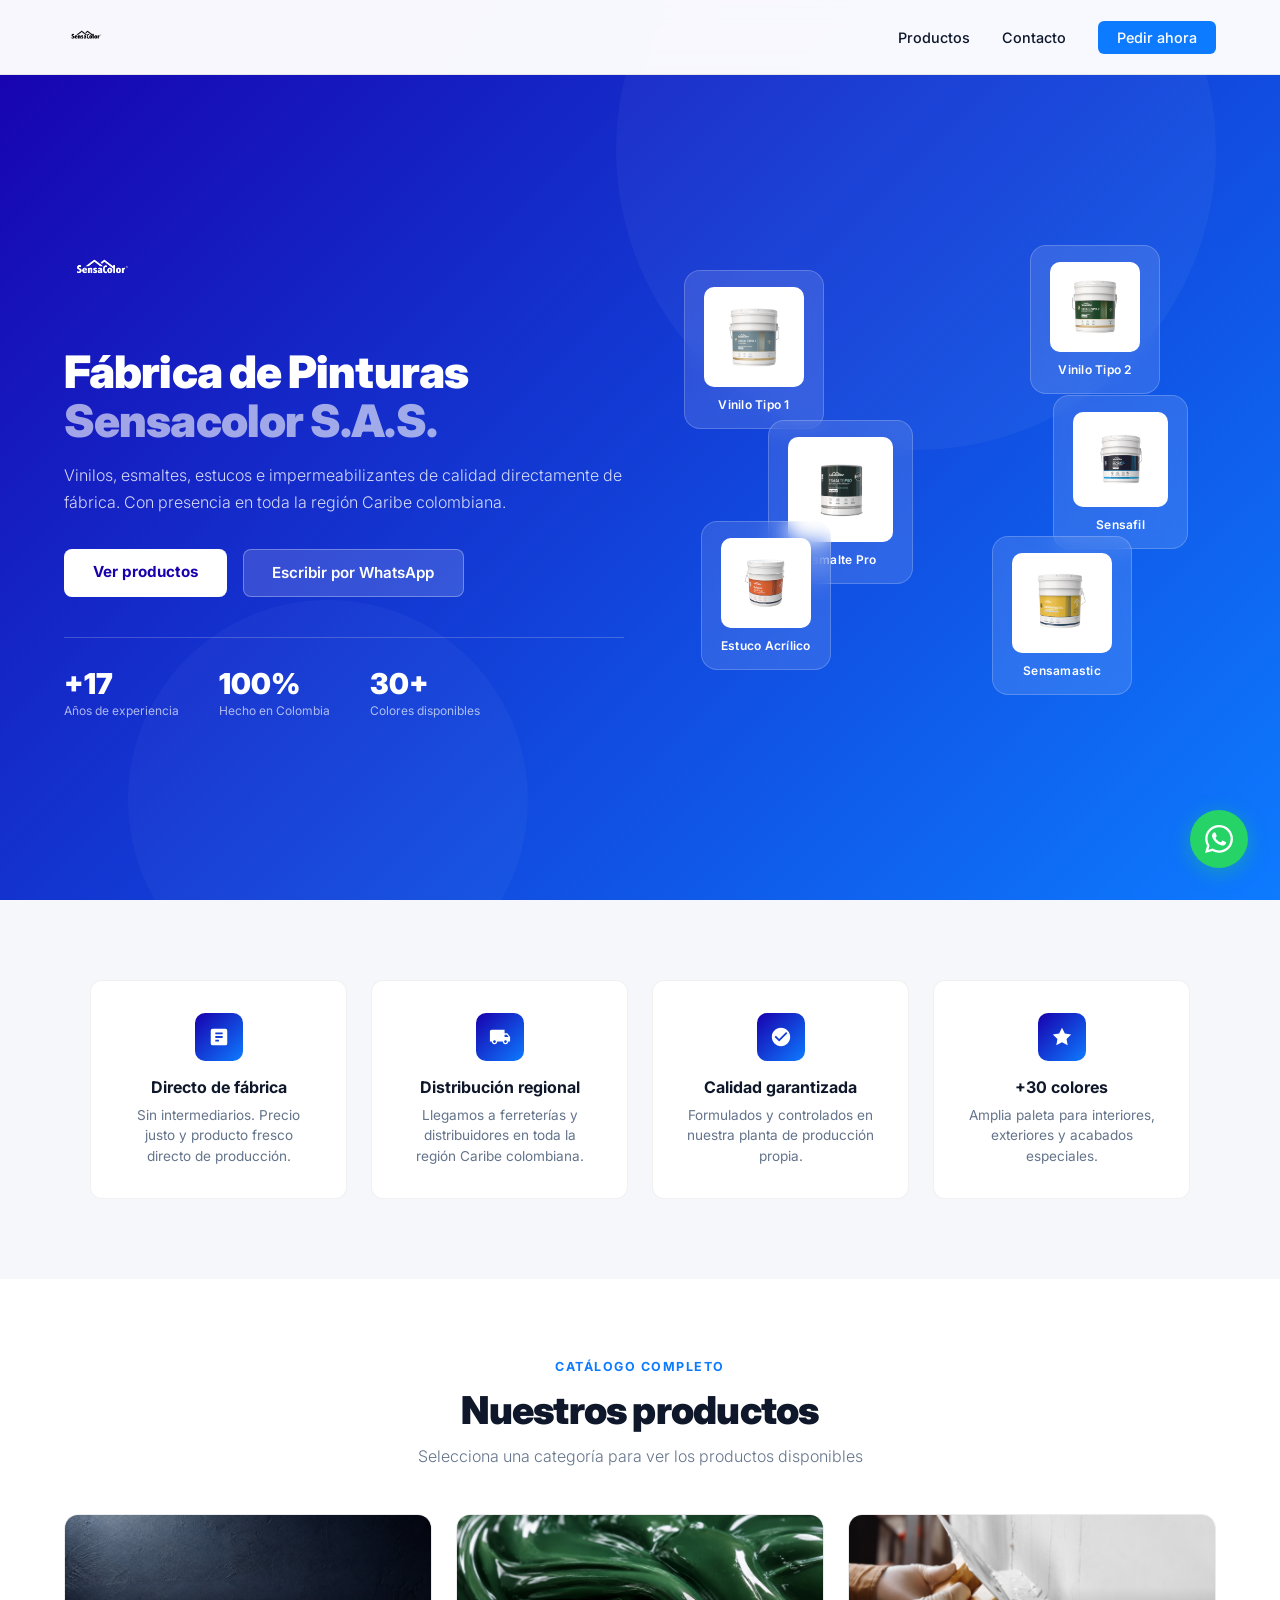
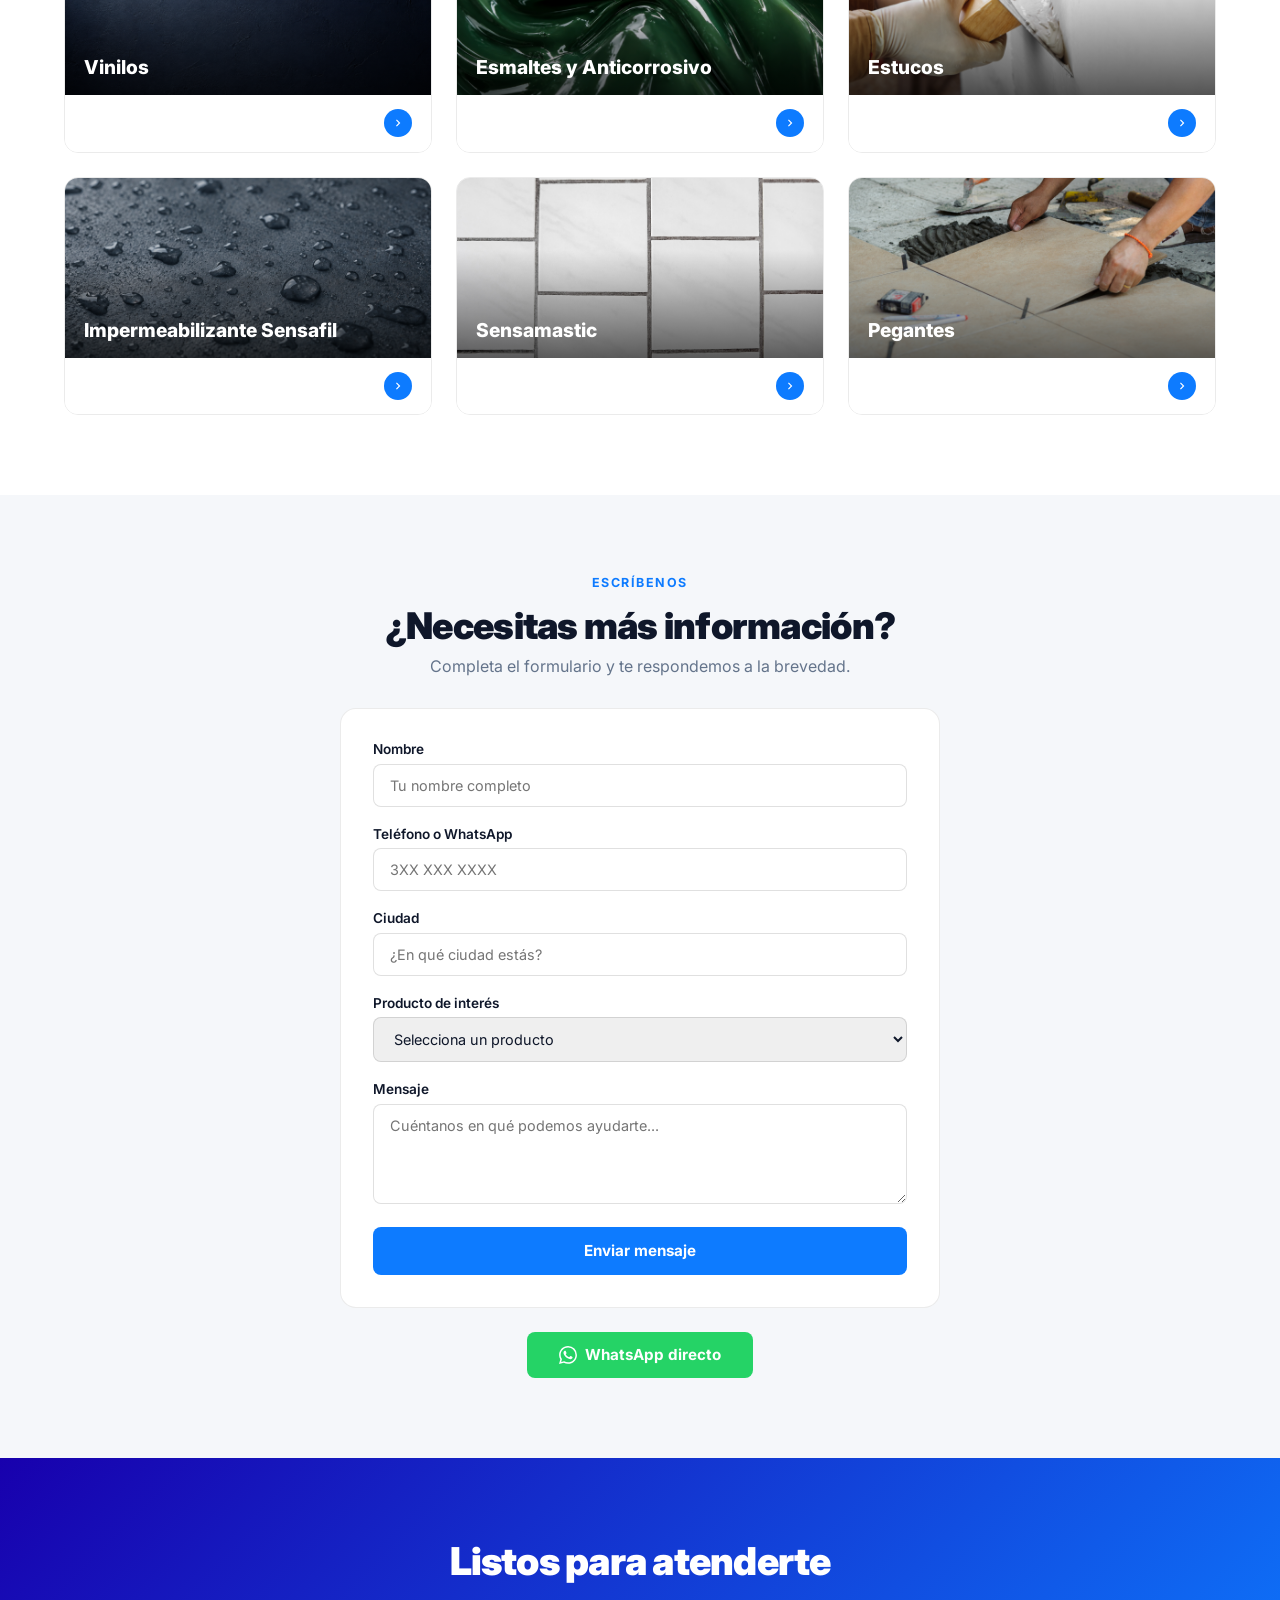
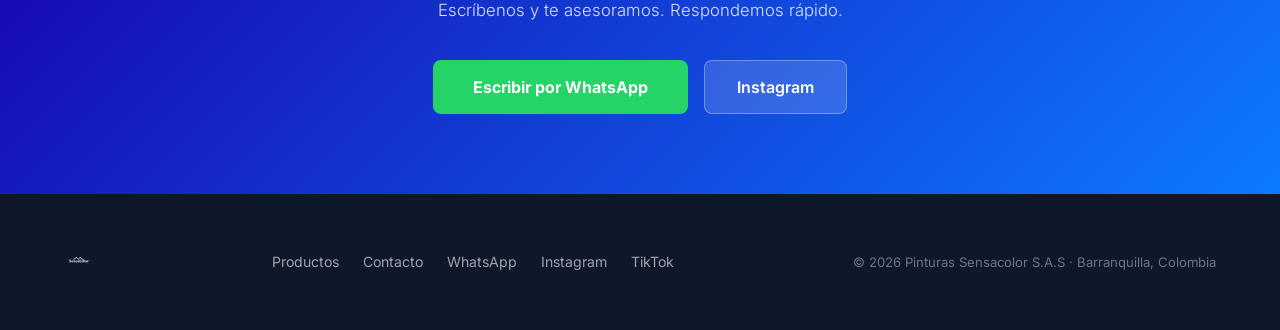
==== commit fe171b64: "Add files via upload" ====
--- a/index.html
+++ b/index.html
@@ -9,30 +9,68 @@
 *,*::before,*::after{box-sizing:border-box;margin:0;padding:0}
 :root{--azul:#1800ad;--azul-claro:#0d7bff;--blanco:#ffffff;--gris-claro:#f5f7fa;--gris-texto:#64748b;--negro:#0f172a}
 body{font-family:'Inter',sans-serif;background:var(--blanco);color:var(--negro);overflow-x:hidden}
-nav{position:fixed;top:0;left:0;right:0;z-index:100;background:rgba(255,255,255,0.97);backdrop-filter:blur(12px);border-bottom:1px solid rgba(0,0,0,0.08);padding:0 5%;height:70px;display:flex;align-items:center;justify-content:space-between}
-.nav-logo img{height:48px;filter:invert(1) sepia(1) saturate(5) hue-rotate(200deg)}
+
+/* NAV */
+nav{position:fixed;top:0;left:0;right:0;z-index:100;background:rgba(255,255,255,0.97);backdrop-filter:blur(12px);border-bottom:1px solid rgba(0,0,0,0.08);padding:0 5%;height:75px;display:flex;align-items:center;justify-content:space-between}
+.nav-logo img{height:52px;filter:invert(1) sepia(1) saturate(5) hue-rotate(200deg)}
 .nav-links{display:flex;gap:2rem;list-style:none}
 .nav-links a{text-decoration:none;color:var(--negro);font-size:0.9rem;font-weight:500;transition:color 0.2s}
 .nav-links a:hover{color:var(--azul-claro)}
 .nav-cta{background:var(--azul-claro);color:white!important;padding:0.5rem 1.2rem;border-radius:6px}
 .nav-cta:hover{background:var(--azul)!important}
-.hero{min-height:100vh;background:linear-gradient(135deg,var(--azul) 0%,var(--azul-claro) 100%);display:flex;align-items:center;padding:120px 5% 80px;position:relative;overflow:hidden}
-.hero::before{content:'';position:absolute;width:700px;height:700px;background:rgba(255,255,255,0.05);border-radius:50%;top:-150px;right:-150px}
-.hero::after{content:'';position:absolute;width:500px;height:500px;background:rgba(255,255,255,0.04);border-radius:50%;bottom:-100px;left:5%}
-.hero-content{max-width:700px;position:relative;z-index:2}
-.hero-logo{margin-bottom:2.5rem}
-.hero-logo img{height:120px;filter:brightness(0) invert(1)}
-.hero h1{font-size:clamp(2.2rem,4.5vw,3.5rem);font-weight:900;color:white;line-height:1.1;margin-bottom:1.2rem;letter-spacing:-0.02em}
-.hero h1 span{color:rgba(255,255,255,0.65)}
-.hero p{font-size:1.1rem;color:rgba(255,255,255,0.85);line-height:1.7;margin-bottom:2.5rem;font-weight:300}
-.hero-btns{display:flex;gap:1rem;flex-wrap:wrap}
-.btn-primary{background:white;color:var(--azul);padding:0.9rem 2rem;border-radius:8px;font-weight:700;font-size:0.95rem;text-decoration:none;transition:transform 0.2s,box-shadow 0.2s}
+
+/* HERO */
+.hero{min-height:100vh;background:linear-gradient(135deg,var(--azul) 0%,var(--azul-claro) 100%);display:grid;grid-template-columns:1fr 1fr;align-items:center;padding:100px 5% 60px;position:relative;overflow:hidden;gap:2rem}
+.hero::before{content:'';position:absolute;width:600px;height:600px;background:rgba(255,255,255,0.04);border-radius:50%;top:-150px;right:5%;pointer-events:none}
+.hero::after{content:'';position:absolute;width:400px;height:400px;background:rgba(255,255,255,0.03);border-radius:50%;bottom:-100px;left:10%;pointer-events:none}
+
+/* HERO LEFT */
+.hero-left{position:relative;z-index:2}
+.hero-logo{margin-bottom:2rem}
+.hero-logo img{height:90px;filter:brightness(0) invert(1)}
+.hero h1{font-size:clamp(2rem,3.5vw,3rem);font-weight:900;color:white;line-height:1.1;margin-bottom:1rem;letter-spacing:-0.02em}
+.hero h1 span{color:rgba(255,255,255,0.6)}
+.hero-desc{font-size:1rem;color:rgba(255,255,255,0.82);line-height:1.7;margin-bottom:2rem;font-weight:300}
+.hero-btns{display:flex;gap:1rem;flex-wrap:wrap;margin-bottom:2.5rem}
+.btn-primary{background:white;color:var(--azul);padding:0.85rem 1.8rem;border-radius:8px;font-weight:700;font-size:0.95rem;text-decoration:none;transition:transform 0.2s,box-shadow 0.2s}
 .btn-primary:hover{transform:translateY(-2px);box-shadow:0 8px 25px rgba(0,0,0,0.2)}
-.btn-secondary{background:rgba(255,255,255,0.15);color:white;padding:0.9rem 2rem;border-radius:8px;font-weight:600;font-size:0.95rem;text-decoration:none;border:1px solid rgba(255,255,255,0.3)}
+.btn-secondary{background:rgba(255,255,255,0.15);color:white;padding:0.85rem 1.8rem;border-radius:8px;font-weight:600;font-size:0.95rem;text-decoration:none;border:1px solid rgba(255,255,255,0.3)}
 .btn-secondary:hover{background:rgba(255,255,255,0.25)}
-.hero-stats{display:flex;gap:3rem;margin-top:4rem;padding-top:2.5rem;border-top:1px solid rgba(255,255,255,0.2)}
-.stat-num{font-size:2rem;font-weight:900;color:white;line-height:1}
-.stat-label{font-size:0.8rem;color:rgba(255,255,255,0.65);margin-top:0.3rem}
+.hero-stats{display:flex;gap:2.5rem;padding-top:2rem;border-top:1px solid rgba(255,255,255,0.2)}
+.stat-num{font-size:1.8rem;font-weight:900;color:white;line-height:1}
+.stat-label{font-size:0.75rem;color:rgba(255,255,255,0.65);margin-top:0.3rem}
+
+/* HERO RIGHT — productos flotando */
+.hero-right{position:relative;z-index:2;display:flex;align-items:center;justify-content:center;height:500px}
+.floating-products{position:relative;width:100%;height:100%}
+.float-card{position:absolute;background:rgba(255,255,255,0.12);backdrop-filter:blur(10px);border:1px solid rgba(255,255,255,0.2);border-radius:16px;padding:1rem;display:flex;flex-direction:column;align-items:center;gap:0.6rem;transition:transform 0.3s;cursor:pointer}
+.float-card:hover{transform:translateY(-6px) scale(1.03)}
+.float-card img{border-radius:10px;object-fit:contain;background:white}
+.float-card span{color:white;font-size:0.75rem;font-weight:600;text-align:center;letter-spacing:0.02em}
+
+.fc1{width:140px;top:10%;left:5%;animation:float1 4s ease-in-out infinite}
+.fc1 img{width:100px;height:100px}
+
+.fc2{width:130px;top:5%;right:10%;animation:float2 5s ease-in-out infinite}
+.fc2 img{width:90px;height:90px}
+
+.fc3{width:145px;top:40%;left:20%;animation:float3 4.5s ease-in-out infinite}
+.fc3 img{width:105px;height:105px}
+
+.fc4{width:135px;top:35%;right:5%;animation:float1 5.5s ease-in-out infinite reverse}
+.fc4 img{width:95px;height:95px}
+
+.fc5{width:130px;bottom:10%;left:8%;animation:float2 4s ease-in-out infinite reverse}
+.fc5 img{width:90px;height:90px}
+
+.fc6{width:140px;bottom:5%;right:15%;animation:float3 5s ease-in-out infinite}
+.fc6 img{width:100px;height:100px}
+
+@keyframes float1{0%,100%{transform:translateY(0px)}50%{transform:translateY(-14px)}}
+@keyframes float2{0%,100%{transform:translateY(0px)}50%{transform:translateY(-10px)}}
+@keyframes float3{0%,100%{transform:translateY(0px)}50%{transform:translateY(-18px)}}
+
+/* SERVICIOS */
 .servicios{padding:5rem 5%;background:var(--gris-claro)}
 .servicios-grid{display:grid;grid-template-columns:repeat(auto-fit,minmax(220px,1fr));gap:1.5rem;max-width:1100px;margin:0 auto}
 .servicio-card{background:white;border-radius:12px;padding:2rem;text-align:center;border:1px solid rgba(0,0,0,0.06)}
@@ -40,10 +78,14 @@
 .servicio-icon svg{width:22px;height:22px;fill:white}
 .servicio-card h3{font-size:1rem;font-weight:700;margin-bottom:0.5rem}
 .servicio-card p{font-size:0.85rem;color:var(--gris-texto);line-height:1.5}
+
+/* SECTION HEADER */
 .section-header{text-align:center;margin-bottom:3rem}
 .section-eyebrow{font-size:0.78rem;font-weight:700;letter-spacing:0.12em;text-transform:uppercase;color:var(--azul-claro);margin-bottom:0.8rem}
 .section-header h2{font-size:clamp(1.8rem,3vw,2.5rem);font-weight:900;color:var(--negro);letter-spacing:-0.02em}
 .section-header p{font-size:1rem;color:var(--gris-texto);margin-top:0.8rem;font-weight:300}
+
+/* CATEGORÍAS */
 .categorias{padding:5rem 5%;background:white}
 .categorias-grid{display:grid;grid-template-columns:repeat(auto-fill,minmax(280px,1fr));gap:1.5rem;max-width:1200px;margin:0 auto}
 .categoria-card{border-radius:14px;overflow:hidden;cursor:pointer;transition:transform 0.2s,box-shadow 0.2s;border:1px solid rgba(0,0,0,0.08)}
@@ -53,10 +95,11 @@
 .categoria-card:hover .categoria-img img{transform:scale(1.05)}
 .categoria-overlay{position:absolute;inset:0;background:linear-gradient(to top,rgba(0,0,0,0.6) 0%,transparent 60%);display:flex;align-items:flex-end;padding:1rem 1.2rem}
 .categoria-overlay h3{color:white;font-size:1.2rem;font-weight:800}
-.categoria-footer{padding:0.9rem 1.2rem;background:white;display:flex;justify-content:space-between;align-items:center}
-.categoria-footer span{font-size:0.82rem;color:var(--gris-texto);font-weight:500}
+.categoria-footer{padding:0.9rem 1.2rem;background:white;display:flex;justify-content:flex-end;align-items:center}
 .categoria-arrow{width:28px;height:28px;background:var(--azul-claro);border-radius:50%;display:flex;align-items:center;justify-content:center}
 .categoria-arrow svg{width:14px;height:14px;fill:white}
+
+/* MODAL */
 .modal-overlay{display:none;position:fixed;inset:0;background:rgba(0,0,0,0.65);z-index:200;align-items:center;justify-content:center;padding:1.5rem}
 .modal-overlay.active{display:flex}
 .modal{background:white;border-radius:16px;max-width:860px;width:100%;max-height:88vh;overflow-y:auto;padding:2.5rem;position:relative}
@@ -80,6 +123,26 @@
 .modal-cta{margin-top:2rem;padding-top:1.5rem;border-top:1px solid rgba(0,0,0,0.08);text-align:center}
 .modal-cta p{font-size:0.9rem;color:var(--gris-texto);margin-bottom:1rem}
 .btn-whatsapp-modal{background:#25D366;color:white;padding:0.8rem 2rem;border-radius:8px;font-weight:700;font-size:0.9rem;text-decoration:none;display:inline-block}
+
+/* CONTACTO */
+.contacto-section{padding:5rem 5%;background:var(--gris-claro)}
+.contacto-inner{max-width:600px;margin:0 auto;text-align:center}
+.contacto-inner h2{font-size:clamp(1.8rem,3vw,2.3rem);font-weight:900;color:var(--negro);margin-bottom:0.5rem;letter-spacing:-0.02em}
+.contacto-inner p{font-size:1rem;color:var(--gris-texto);margin-bottom:2rem}
+.contacto-form{background:white;border-radius:16px;padding:2rem;border:1px solid rgba(0,0,0,0.08)}
+.form-group{margin-bottom:1.2rem;text-align:left}
+.form-group label{display:block;font-size:0.85rem;font-weight:600;color:var(--negro);margin-bottom:0.4rem}
+.form-group input,.form-group textarea,.form-group select{width:100%;padding:0.75rem 1rem;border:1px solid rgba(0,0,0,0.12);border-radius:8px;font-family:'Inter',sans-serif;font-size:0.9rem;color:var(--negro);outline:none;transition:border-color 0.2s}
+.form-group input:focus,.form-group textarea:focus,.form-group select:focus{border-color:var(--azul-claro)}
+.form-group textarea{resize:vertical;min-height:100px}
+.btn-submit{width:100%;background:var(--azul-claro);color:white;padding:0.9rem;border:none;border-radius:8px;font-weight:700;font-size:0.95rem;cursor:pointer;transition:background 0.2s;font-family:'Inter',sans-serif}
+.btn-submit:hover{background:var(--azul)}
+.form-success{display:none;background:#f0fdf4;border:1px solid #86efac;border-radius:8px;padding:1rem;text-align:center;color:#166534;font-weight:600;margin-top:1rem;font-size:0.9rem}
+.contacto-btns{display:flex;gap:1rem;justify-content:center;margin-top:1.5rem;flex-wrap:wrap}
+.btn-whatsapp-contact{background:#25D366;color:white;padding:0.85rem 2rem;border-radius:8px;font-weight:700;font-size:0.95rem;text-decoration:none;display:inline-flex;align-items:center;gap:0.5rem;transition:transform 0.2s}
+.btn-whatsapp-contact:hover{transform:translateY(-2px)}
+
+/* CTA */
 .cta-section{padding:5rem 5%;background:linear-gradient(135deg,var(--azul) 0%,var(--azul-claro) 100%);text-align:center}
 .cta-section h2{font-size:clamp(1.8rem,3vw,2.5rem);font-weight:900;color:white;margin-bottom:1rem;letter-spacing:-0.02em}
 .cta-section p{font-size:1.05rem;color:rgba(255,255,255,0.85);margin-bottom:2.5rem;font-weight:300}
@@ -87,6 +150,8 @@
 .btn-whatsapp{background:#25D366;color:white;padding:1rem 2.5rem;border-radius:8px;font-weight:700;font-size:1rem;text-decoration:none;display:inline-flex;align-items:center;gap:0.6rem;transition:transform 0.2s}
 .btn-whatsapp:hover{transform:translateY(-2px)}
 .btn-ig{color:white;padding:1rem 2rem;border-radius:8px;font-weight:600;text-decoration:none;background:rgba(255,255,255,0.15);border:1px solid rgba(255,255,255,0.3)}
+
+/* FOOTER */
 footer{background:var(--negro);padding:3rem 5%}
 .footer-inner{max-width:1200px;margin:0 auto;display:flex;justify-content:space-between;align-items:center;flex-wrap:wrap;gap:1.5rem}
 .footer-logo img{height:36px;filter:brightness(0) invert(1);opacity:0.8}
@@ -94,13 +159,17 @@
 .footer-links a{color:rgba(255,255,255,0.6);text-decoration:none;font-size:0.88rem;transition:color 0.2s}
 .footer-links a:hover{color:white}
 .footer-copy{font-size:0.82rem;color:rgba(255,255,255,0.4)}
+
+/* WHATSAPP FLOAT */
 .whatsapp-float{position:fixed;bottom:2rem;right:2rem;background:#25D366;color:white;width:58px;height:58px;border-radius:50%;display:flex;align-items:center;justify-content:center;text-decoration:none;box-shadow:0 4px 20px rgba(37,211,102,0.4);z-index:999;transition:transform 0.2s}
 .whatsapp-float:hover{transform:scale(1.1)}
 .whatsapp-float svg{width:28px;height:28px;fill:white}
-@media(max-width:768px){
+
+@media(max-width:900px){
+  .hero{grid-template-columns:1fr;padding-top:120px}
+  .hero-right{display:none}
   .nav-links{display:none}
   .hero-stats{gap:1.5rem;flex-wrap:wrap}
-  .hero-logo img{height:80px}
   .footer-inner{flex-direction:column;text-align:center}
   .footer-links{flex-wrap:wrap;justify-content:center}
   .producto-item{grid-template-columns:100px 1fr;grid-template-rows:auto auto}
@@ -116,23 +185,52 @@
   <ul class="nav-links">
     <li><a href="#productos">Productos</a></li>
     <li><a href="#contacto">Contacto</a></li>
-    <li><a href="https://wa.me/573205701379" class="nav-cta" target="_blank">Pedir ahora</a></li>
+    <li><a href="https://wa.me/573209797767" class="nav-cta" target="_blank">Pedir ahora</a></li>
   </ul>
 </nav>
 
 <section class="hero">
-  <div class="hero-content">
+  <div class="hero-left">
     <div class="hero-logo"><img src="logo.png" alt="Sensacolor"></div>
     <h1>Fábrica de Pinturas <span>Sensacolor S.A.S.</span></h1>
-    <p>Vinilos, esmaltes, estucos e impermeabilizantes de calidad directamente de fábrica. Con presencia en toda la región Caribe colombiana.</p>
+    <p class="hero-desc">Vinilos, esmaltes, estucos e impermeabilizantes de calidad directamente de fábrica. Con presencia en toda la región Caribe colombiana.</p>
     <div class="hero-btns">
       <a href="#productos" class="btn-primary">Ver productos</a>
-      <a href="https://wa.me/573205701379" class="btn-secondary" target="_blank">Escribir por WhatsApp</a>
+      <a href="https://wa.me/573209797767" class="btn-secondary" target="_blank">Escribir por WhatsApp</a>
     </div>
     <div class="hero-stats">
       <div><div class="stat-num">+17</div><div class="stat-label">Años de experiencia</div></div>
       <div><div class="stat-num">100%</div><div class="stat-label">Hecho en Colombia</div></div>
       <div><div class="stat-num">30+</div><div class="stat-label">Colores disponibles</div></div>
+    </div>
+  </div>
+
+  <div class="hero-right">
+    <div class="floating-products">
+      <div class="float-card fc1" onclick="abrirModal('vinilos')">
+        <img src="Vinilo_Tipo_1.png" alt="Vinilo Tipo 1">
+        <span>Vinilo Tipo 1</span>
+      </div>
+      <div class="float-card fc2" onclick="abrirModal('vinilos')">
+        <img src="Vinilo_Tipo_2.png" alt="Vinilo Tipo 2">
+        <span>Vinilo Tipo 2</span>
+      </div>
+      <div class="float-card fc3" onclick="abrirModal('esmaltes')">
+        <img src="Esmalte_Pro.png" alt="Esmalte Pro">
+        <span>Esmalte Pro</span>
+      </div>
+      <div class="float-card fc4" onclick="abrirModal('sensafil')">
+        <img src="Impermeabilizante_Sensafil.png" alt="Sensafil">
+        <span>Sensafil</span>
+      </div>
+      <div class="float-card fc5" onclick="abrirModal('estucos')">
+        <img src="Estuco_Exterior.png" alt="Estuco">
+        <span>Estuco Acrílico</span>
+      </div>
+      <div class="float-card fc6" onclick="abrirModal('sensamastic')">
+        <img src="Sensamastic.png" alt="Sensamastic">
+        <span>Sensamastic</span>
+      </div>
     </div>
   </div>
 </section>
@@ -171,27 +269,27 @@
   <div class="categorias-grid">
     <div class="categoria-card" onclick="abrirModal('vinilos')">
       <div class="categoria-img"><img src="Vinilos.png" alt="Vinilos"><div class="categoria-overlay"><h3>Vinilos</h3></div></div>
-      <div class="categoria-footer"><span>2 productos</span><div class="categoria-arrow"><svg viewBox="0 0 24 24"><path d="M8.59 16.59L13.17 12 8.59 7.41 10 6l6 6-6 6z"/></svg></div></div>
+      <div class="categoria-footer"><div class="categoria-arrow"><svg viewBox="0 0 24 24"><path d="M8.59 16.59L13.17 12 8.59 7.41 10 6l6 6-6 6z"/></svg></div></div>
     </div>
     <div class="categoria-card" onclick="abrirModal('esmaltes')">
       <div class="categoria-img"><img src="Esmaltes.png" alt="Esmaltes"><div class="categoria-overlay"><h3>Esmaltes y Anticorrosivo</h3></div></div>
-      <div class="categoria-footer"><span>3 productos</span><div class="categoria-arrow"><svg viewBox="0 0 24 24"><path d="M8.59 16.59L13.17 12 8.59 7.41 10 6l6 6-6 6z"/></svg></div></div>
+      <div class="categoria-footer"><div class="categoria-arrow"><svg viewBox="0 0 24 24"><path d="M8.59 16.59L13.17 12 8.59 7.41 10 6l6 6-6 6z"/></svg></div></div>
     </div>
     <div class="categoria-card" onclick="abrirModal('estucos')">
       <div class="categoria-img"><img src="Estucos.png" alt="Estucos"><div class="categoria-overlay"><h3>Estucos</h3></div></div>
-      <div class="categoria-footer"><span>3 productos</span><div class="categoria-arrow"><svg viewBox="0 0 24 24"><path d="M8.59 16.59L13.17 12 8.59 7.41 10 6l6 6-6 6z"/></svg></div></div>
+      <div class="categoria-footer"><div class="categoria-arrow"><svg viewBox="0 0 24 24"><path d="M8.59 16.59L13.17 12 8.59 7.41 10 6l6 6-6 6z"/></svg></div></div>
     </div>
     <div class="categoria-card" onclick="abrirModal('sensafil')">
-      <div class="categoria-img"><img src="Impermeabilizante_Sensafil.png" alt="Sensafil"><div class="categoria-overlay"><h3>Impermeabilizante Sensafil</h3></div></div>
-      <div class="categoria-footer"><span>1 producto</span><div class="categoria-arrow"><svg viewBox="0 0 24 24"><path d="M8.59 16.59L13.17 12 8.59 7.41 10 6l6 6-6 6z"/></svg></div></div>
+      <div class="categoria-img"><img src="Cover_Sensafil.png" alt="Sensafil"><div class="categoria-overlay"><h3>Impermeabilizante Sensafil</h3></div></div>
+      <div class="categoria-footer"><div class="categoria-arrow"><svg viewBox="0 0 24 24"><path d="M8.59 16.59L13.17 12 8.59 7.41 10 6l6 6-6 6z"/></svg></div></div>
     </div>
     <div class="categoria-card" onclick="abrirModal('sensamastic')">
-      <div class="categoria-img"><img src="Sensamastic.png" alt="Sensamastic"><div class="categoria-overlay"><h3>Sensamastic</h3></div></div>
-      <div class="categoria-footer"><span>1 producto</span><div class="categoria-arrow"><svg viewBox="0 0 24 24"><path d="M8.59 16.59L13.17 12 8.59 7.41 10 6l6 6-6 6z"/></svg></div></div>
+      <div class="categoria-img"><img src="Cover_Sensamastic.png" alt="Sensamastic"><div class="categoria-overlay"><h3>Sensamastic</h3></div></div>
+      <div class="categoria-footer"><div class="categoria-arrow"><svg viewBox="0 0 24 24"><path d="M8.59 16.59L13.17 12 8.59 7.41 10 6l6 6-6 6z"/></svg></div></div>
     </div>
     <div class="categoria-card" onclick="abrirModal('pegantes')">
       <div class="categoria-img"><img src="Pegantes.png" alt="Pegantes"><div class="categoria-overlay"><h3>Pegantes</h3></div></div>
-      <div class="categoria-footer"><span>6 productos</span><div class="categoria-arrow"><svg viewBox="0 0 24 24"><path d="M8.59 16.59L13.17 12 8.59 7.41 10 6l6 6-6 6z"/></svg></div></div>
+      <div class="categoria-footer"><div class="categoria-arrow"><svg viewBox="0 0 24 24"><path d="M8.59 16.59L13.17 12 8.59 7.41 10 6l6 6-6 6z"/></svg></div></div>
     </div>
   </div>
 </section>
@@ -207,15 +305,15 @@
       <div class="producto-item">
         <div class="producto-item-img"><img src="Vinilo_Tipo_1.png" alt="Vinilo Tipo 1"></div>
         <div class="producto-item-body"><h4>Vinilo Tipo 1 — Ultra Lavable</h4><p>Para uso exterior e interior. Máxima resistencia al sol, lluvia y desgaste.</p><div class="producto-tags"><span class="tag">Galón</span><span class="tag">1/2 Cuñete</span><span class="tag">Cuñete</span></div></div>
-        <div class="producto-item-cta"><a href="https://wa.me/573205701379?text=Hola,%20quiero%20información%20sobre%20el%20Vinilo%20Tipo%201" class="btn-pedir" target="_blank">Pedir ahora</a></div>
+        <div class="producto-item-cta"><a href="https://wa.me/573209797767?text=Hola,%20quiero%20información%20sobre%20el%20Vinilo%20Tipo%201" class="btn-pedir" target="_blank">Pedir ahora</a></div>
       </div>
       <div class="producto-item">
         <div class="producto-item-img"><img src="Vinilo_Tipo_2.png" alt="Vinilo Tipo 2"></div>
         <div class="producto-item-body"><h4>Vinilo Tipo 2 — Rendimiento Óptimo</h4><p>Para uso interior. Alta durabilidad, excelente cobertura y rendimiento óptimo.</p><div class="producto-tags"><span class="tag">Galón</span><span class="tag">1/2 Cuñete</span><span class="tag">Cuñete</span></div></div>
-        <div class="producto-item-cta"><a href="https://wa.me/573205701379?text=Hola,%20quiero%20información%20sobre%20el%20Vinilo%20Tipo%202" class="btn-pedir" target="_blank">Pedir ahora</a></div>
-      </div>
-    </div>
-    <div class="modal-cta"><p>¿Dudas sobre cuál vinilo necesitas?</p><a href="https://wa.me/573205701379?text=Hola,%20necesito%20asesoría%20sobre%20vinilos%20Sensacolor" class="btn-whatsapp-modal" target="_blank">Asesoría por WhatsApp</a></div>
+        <div class="producto-item-cta"><a href="https://wa.me/573209797767?text=Hola,%20quiero%20información%20sobre%20el%20Vinilo%20Tipo%202" class="btn-pedir" target="_blank">Pedir ahora</a></div>
+      </div>
+    </div>
+    <div class="modal-cta"><p>¿Dudas sobre cuál vinilo necesitas?</p><a href="https://wa.me/573209797767?text=Hola,%20necesito%20asesoría%20sobre%20vinilos%20Sensacolor" class="btn-whatsapp-modal" target="_blank">Asesoría por WhatsApp</a></div>
   </div>
 </div>
 
@@ -229,21 +327,21 @@
     <div class="productos-lista">
       <div class="producto-item">
         <div class="producto-item-img"><img src="Esmalte.png" alt="Esmalte"></div>
-        <div class="producto-item-body"><h4>Esmalte — Protección Duradera</h4><p>Para estructuras metálicas, puertas, portones, ventanas, rejas y marcos. Acabado brillante.</p><div class="producto-tags"><span class="tag">Galón</span><span class="tag">1/4</span></div></div>
-        <div class="producto-item-cta"><a href="https://wa.me/573205701379?text=Hola,%20quiero%20información%20sobre%20el%20Esmalte" class="btn-pedir" target="_blank">Pedir ahora</a></div>
+        <div class="producto-item-body"><h4>Esmalte — Protección Duradera</h4><p>Para estructuras metálicas, puertas, portones, ventanas, rejas y marcos.</p><div class="producto-tags"><span class="tag">Galón</span><span class="tag">1/4</span></div></div>
+        <div class="producto-item-cta"><a href="https://wa.me/573209797767?text=Hola,%20quiero%20información%20sobre%20el%20Esmalte" class="btn-pedir" target="_blank">Pedir ahora</a></div>
       </div>
       <div class="producto-item">
         <div class="producto-item-img"><img src="Esmalte_Pro.png" alt="Esmalte Pro"></div>
-        <div class="producto-item-body"><h4>Esmalte Pro — 2 en 1</h4><p>Esmalte y anticorrosivo en uno. Más práctico, más económico. Exterior e interior.</p><div class="producto-tags"><span class="tag">Galón</span><span class="tag">1/4</span></div></div>
-        <div class="producto-item-cta"><a href="https://wa.me/573205701379?text=Hola,%20quiero%20información%20sobre%20el%20Esmalte%20Pro" class="btn-pedir" target="_blank">Pedir ahora</a></div>
+        <div class="producto-item-body"><h4>Esmalte Pro — 2 en 1</h4><p>Esmalte y anticorrosivo en uno. Más práctico y económico. Exterior e interior.</p><div class="producto-tags"><span class="tag">Galón</span><span class="tag">1/4</span></div></div>
+        <div class="producto-item-cta"><a href="https://wa.me/573209797767?text=Hola,%20quiero%20información%20sobre%20el%20Esmalte%20Pro" class="btn-pedir" target="_blank">Pedir ahora</a></div>
       </div>
       <div class="producto-item">
         <div class="producto-item-img"><img src="Anticorrosivo.png" alt="Anticorrosivo"></div>
         <div class="producto-item-body"><h4>Anticorrosivo — Erradica la Corrosión</h4><p>Protección superior para estructuras metálicas. Alta adherencia y resistencia extrema.</p><div class="producto-tags"><span class="tag">Galón</span><span class="tag">1/4</span></div></div>
-        <div class="producto-item-cta"><a href="https://wa.me/573205701379?text=Hola,%20quiero%20información%20sobre%20el%20Anticorrosivo" class="btn-pedir" target="_blank">Pedir ahora</a></div>
-      </div>
-    </div>
-    <div class="modal-cta"><p>¿Necesitas más información?</p><a href="https://wa.me/573205701379?text=Hola,%20necesito%20asesoría%20sobre%20esmaltes%20Sensacolor" class="btn-whatsapp-modal" target="_blank">Consultar por WhatsApp</a></div>
+        <div class="producto-item-cta"><a href="https://wa.me/573209797767?text=Hola,%20quiero%20información%20sobre%20el%20Anticorrosivo" class="btn-pedir" target="_blank">Pedir ahora</a></div>
+      </div>
+    </div>
+    <div class="modal-cta"><p>¿Necesitas más información?</p><a href="https://wa.me/573209797767?text=Hola,%20necesito%20asesoría%20sobre%20esmaltes%20Sensacolor" class="btn-whatsapp-modal" target="_blank">Consultar por WhatsApp</a></div>
   </div>
 </div>
 
@@ -257,21 +355,21 @@
     <div class="productos-lista">
       <div class="producto-item">
         <div class="producto-item-img"><img src="Estuco_Exterior.png" alt="Estuco Exterior"></div>
-        <div class="producto-item-body"><h4>Estuco Acrílico Exterior e Interior</h4><p>Resistente al clima. Alta adherencia y acabado liso. Para uso exterior e interior.</p><div class="producto-tags"><span class="tag">Galón</span><span class="tag">1/2 Cuñete</span><span class="tag">Cuñete</span></div></div>
-        <div class="producto-item-cta"><a href="https://wa.me/573205701379?text=Hola,%20quiero%20información%20sobre%20el%20Estuco%20Exterior" class="btn-pedir" target="_blank">Pedir ahora</a></div>
+        <div class="producto-item-body"><h4>Estuco Acrílico Exterior e Interior</h4><p>Resistente al clima. Alta adherencia y acabado liso.</p><div class="producto-tags"><span class="tag">Galón</span><span class="tag">1/2 Cuñete</span><span class="tag">Cuñete</span></div></div>
+        <div class="producto-item-cta"><a href="https://wa.me/573209797767?text=Hola,%20quiero%20información%20sobre%20el%20Estuco%20Exterior" class="btn-pedir" target="_blank">Pedir ahora</a></div>
       </div>
       <div class="producto-item">
         <div class="producto-item-img"><img src="Estuco_Interior.png" alt="Estuco Interior"></div>
         <div class="producto-item-body"><h4>Estuco Acrílico Interior</h4><p>Secado rápido, fácil de lijar y acabado fino. Ideal para interiores.</p><div class="producto-tags"><span class="tag">Galón</span><span class="tag">1/2 Cuñete</span><span class="tag">Cuñete</span></div></div>
-        <div class="producto-item-cta"><a href="https://wa.me/573205701379?text=Hola,%20quiero%20información%20sobre%20el%20Estuco%20Interior" class="btn-pedir" target="_blank">Pedir ahora</a></div>
+        <div class="producto-item-cta"><a href="https://wa.me/573209797767?text=Hola,%20quiero%20información%20sobre%20el%20Estuco%20Interior" class="btn-pedir" target="_blank">Pedir ahora</a></div>
       </div>
       <div class="producto-item">
         <div class="producto-item-img"><img src="Estuco_Polvo.png" alt="Estuco en Polvo"></div>
         <div class="producto-item-body"><h4>Estuco Acrílico en Polvo</h4><p>Exterior, interior o base. Alta resistencia, fácil aplicación. 25 kg.</p><div class="producto-tags"><span class="tag">Bolsa 25 kg</span><span class="tag">Exterior</span><span class="tag">Interior</span><span class="tag">Base</span></div></div>
-        <div class="producto-item-cta"><a href="https://wa.me/573205701379?text=Hola,%20quiero%20información%20sobre%20el%20Estuco%20en%20Polvo" class="btn-pedir" target="_blank">Pedir ahora</a></div>
-      </div>
-    </div>
-    <div class="modal-cta"><p>¿Dudas sobre qué estuco necesitas?</p><a href="https://wa.me/573205701379?text=Hola,%20necesito%20asesoría%20sobre%20estucos%20Sensacolor" class="btn-whatsapp-modal" target="_blank">Consultar por WhatsApp</a></div>
+        <div class="producto-item-cta"><a href="https://wa.me/573209797767?text=Hola,%20quiero%20información%20sobre%20el%20Estuco%20en%20Polvo" class="btn-pedir" target="_blank">Pedir ahora</a></div>
+      </div>
+    </div>
+    <div class="modal-cta"><p>¿Dudas sobre qué estuco necesitas?</p><a href="https://wa.me/573209797767?text=Hola,%20necesito%20asesoría%20sobre%20estucos%20Sensacolor" class="btn-whatsapp-modal" target="_blank">Consultar por WhatsApp</a></div>
   </div>
 </div>
 
@@ -285,11 +383,11 @@
     <div class="productos-lista">
       <div class="producto-item">
         <div class="producto-item-img"><img src="Impermeabilizante_Sensafil.png" alt="Sensafil"></div>
-        <div class="producto-item-body"><h4>Sensafil Impermeabilizante</h4><p>Evita filtraciones, protege fachadas, techos y muros. Sin soplete. Para zonas húmedas.</p><div class="producto-tags"><span class="tag">Galón</span><span class="tag">1/2 Cuñete</span><span class="tag">Cuñete</span></div></div>
-        <div class="producto-item-cta"><a href="https://wa.me/573205701379?text=Hola,%20quiero%20información%20sobre%20el%20Sensafil" class="btn-pedir" target="_blank">Pedir ahora</a></div>
-      </div>
-    </div>
-    <div class="modal-cta"><p>¿Problemas de filtraciones?</p><a href="https://wa.me/573205701379?text=Hola,%20necesito%20asesoría%20sobre%20el%20Sensafil" class="btn-whatsapp-modal" target="_blank">Consultar por WhatsApp</a></div>
+        <div class="producto-item-body"><h4>Sensafil Impermeabilizante</h4><p>Evita filtraciones, protege fachadas, techos y muros. Sin soplete.</p><div class="producto-tags"><span class="tag">Galón</span><span class="tag">1/2 Cuñete</span><span class="tag">Cuñete</span></div></div>
+        <div class="producto-item-cta"><a href="https://wa.me/573209797767?text=Hola,%20quiero%20información%20sobre%20el%20Sensafil" class="btn-pedir" target="_blank">Pedir ahora</a></div>
+      </div>
+    </div>
+    <div class="modal-cta"><p>¿Problemas de filtraciones?</p><a href="https://wa.me/573209797767?text=Hola,%20necesito%20asesoría%20sobre%20el%20Sensafil" class="btn-whatsapp-modal" target="_blank">Consultar por WhatsApp</a></div>
   </div>
 </div>
 
@@ -304,10 +402,10 @@
       <div class="producto-item">
         <div class="producto-item-img"><img src="Sensamastic.png" alt="Sensamastic"></div>
         <div class="producto-item-body"><h4>Sensamastic — Masilla Plástica para Juntas</h4><p>Ideal para juntas y drywall. Alta adherencia, fácil aplicación. Multipropósito.</p><div class="producto-tags"><span class="tag">1/2 Cuñete</span><span class="tag">Cuñete</span></div></div>
-        <div class="producto-item-cta"><a href="https://wa.me/573205701379?text=Hola,%20quiero%20información%20sobre%20el%20Sensamastic" class="btn-pedir" target="_blank">Pedir ahora</a></div>
-      </div>
-    </div>
-    <div class="modal-cta"><p>¿Necesitas más información?</p><a href="https://wa.me/573205701379?text=Hola,%20necesito%20asesoría%20sobre%20el%20Sensamastic" class="btn-whatsapp-modal" target="_blank">Consultar por WhatsApp</a></div>
+        <div class="producto-item-cta"><a href="https://wa.me/573209797767?text=Hola,%20quiero%20información%20sobre%20el%20Sensamastic" class="btn-pedir" target="_blank">Pedir ahora</a></div>
+      </div>
+    </div>
+    <div class="modal-cta"><p>¿Necesitas más información?</p><a href="https://wa.me/573209797767?text=Hola,%20necesito%20asesoría%20sobre%20el%20Sensamastic" class="btn-whatsapp-modal" target="_blank">Consultar por WhatsApp</a></div>
   </div>
 </div>
 
@@ -322,43 +420,96 @@
       <div class="producto-item">
         <div class="producto-item-img"><img src="Pegante_Ceramico.png" alt="Pegante Cerámico"></div>
         <div class="producto-item-body"><h4>Pegante Cerámico</h4><p>Para pisos y paredes. Mayor rendimiento, fácil aplicación y gran adherencia. 25 kg.</p><div class="producto-tags"><span class="tag">Gris</span><span class="tag">Blanco</span><span class="tag">25 kg</span></div></div>
-        <div class="producto-item-cta"><a href="https://wa.me/573205701379?text=Hola,%20quiero%20información%20sobre%20el%20Pegante%20Cerámico" class="btn-pedir" target="_blank">Pedir ahora</a></div>
+        <div class="producto-item-cta"><a href="https://wa.me/573209797767?text=Hola,%20quiero%20información%20sobre%20el%20Pegante%20Cerámico" class="btn-pedir" target="_blank">Pedir ahora</a></div>
       </div>
       <div class="producto-item">
         <div class="producto-item-img"><img src="Pegante_Ceramico_Premium.png" alt="Pegante Premium"></div>
-        <div class="producto-item-body"><h4>Pegante Cerámico Premium</h4><p>Con látex. Para baños y exteriores. Mayor resistencia a humedad y calor. 25 kg.</p><div class="producto-tags"><span class="tag">Gris</span><span class="tag">25 kg</span><span class="tag">Con látex</span></div></div>
-        <div class="producto-item-cta"><a href="https://wa.me/573205701379?text=Hola,%20quiero%20información%20sobre%20el%20Pegante%20Cerámico%20Premium" class="btn-pedir" target="_blank">Pedir ahora</a></div>
+        <div class="producto-item-body"><h4>Pegante Cerámico Premium</h4><p>Con látex. Para baños y exteriores. Mayor resistencia a humedad y calor.</p><div class="producto-tags"><span class="tag">Gris</span><span class="tag">25 kg</span><span class="tag">Con látex</span></div></div>
+        <div class="producto-item-cta"><a href="https://wa.me/573209797767?text=Hola,%20quiero%20información%20sobre%20el%20Pegante%20Premium" class="btn-pedir" target="_blank">Pedir ahora</a></div>
       </div>
       <div class="producto-item">
         <div class="producto-item-img"><img src="Fijacolor.png" alt="Fijacolor"></div>
         <div class="producto-item-body"><h4>Fijacolor</h4><p>Aditivo para mezcla de cemento. Manejable y elástico. Para pisos y paredes. 2 kg.</p><div class="producto-tags"><span class="tag">2 kg</span><span class="tag">Pisos</span><span class="tag">Paredes</span></div></div>
-        <div class="producto-item-cta"><a href="https://wa.me/573205701379?text=Hola,%20quiero%20información%20sobre%20el%20Fijacolor" class="btn-pedir" target="_blank">Pedir ahora</a></div>
+        <div class="producto-item-cta"><a href="https://wa.me/573209797767?text=Hola,%20quiero%20información%20sobre%20el%20Fijacolor" class="btn-pedir" target="_blank">Pedir ahora</a></div>
       </div>
       <div class="producto-item">
         <div class="producto-item-img"><img src="Boquilla.png" alt="Boquilla"></div>
-        <div class="producto-item-body"><h4>Boquilla PegaColor</h4><p>Elaborada con látex para rellenar juntas. En blanco, gris o beige. 2 kg.</p><div class="producto-tags"><span class="tag">Blanco</span><span class="tag">Gris</span><span class="tag">Beige</span><span class="tag">2 kg</span></div></div>
-        <div class="producto-item-cta"><a href="https://wa.me/573205701379?text=Hola,%20quiero%20información%20sobre%20la%20Boquilla" class="btn-pedir" target="_blank">Pedir ahora</a></div>
+        <div class="producto-item-body"><h4>Boquilla PegaColor</h4><p>Con látex para rellenar juntas. En blanco, gris o beige. 2 kg.</p><div class="producto-tags"><span class="tag">Blanco</span><span class="tag">Gris</span><span class="tag">Beige</span><span class="tag">2 kg</span></div></div>
+        <div class="producto-item-cta"><a href="https://wa.me/573209797767?text=Hola,%20quiero%20información%20sobre%20la%20Boquilla" class="btn-pedir" target="_blank">Pedir ahora</a></div>
       </div>
       <div class="producto-item">
         <div class="producto-item-img"><img src="Pegante_Porcelanato.png" alt="Pegante Porcelanato"></div>
-        <div class="producto-item-body"><h4>Pegante Porcelanato PegaColor</h4><p>Con látex. Para superficies de baja porosidad. Interior y exterior. 25 kg.</p><div class="producto-tags"><span class="tag">Gris</span><span class="tag">Blanco</span><span class="tag">25 kg</span><span class="tag">Con látex</span></div></div>
-        <div class="producto-item-cta"><a href="https://wa.me/573205701379?text=Hola,%20quiero%20información%20sobre%20el%20Pegante%20Porcelanato" class="btn-pedir" target="_blank">Pedir ahora</a></div>
+        <div class="producto-item-body"><h4>Pegante Porcelanato PegaColor</h4><p>Con látex. Para superficies de baja porosidad. Interior y exterior. 25 kg.</p><div class="producto-tags"><span class="tag">Gris</span><span class="tag">Blanco</span><span class="tag">25 kg</span></div></div>
+        <div class="producto-item-cta"><a href="https://wa.me/573209797767?text=Hola,%20quiero%20información%20sobre%20el%20Pegante%20Porcelanato" class="btn-pedir" target="_blank">Pedir ahora</a></div>
       </div>
       <div class="producto-item">
         <div class="producto-item-img"><img src="Estuco_Polvo.png" alt="Estuco en Polvo"></div>
         <div class="producto-item-body"><h4>Estuco Acrílico en Polvo</h4><p>Exterior, interior o base. Alta resistencia, fácil aplicación. 25 kg.</p><div class="producto-tags"><span class="tag">Exterior</span><span class="tag">Interior</span><span class="tag">Base</span><span class="tag">25 kg</span></div></div>
-        <div class="producto-item-cta"><a href="https://wa.me/573205701379?text=Hola,%20quiero%20información%20sobre%20el%20Estuco%20en%20Polvo" class="btn-pedir" target="_blank">Pedir ahora</a></div>
-      </div>
-    </div>
-    <div class="modal-cta"><p>¿Tienes preguntas sobre algún pegante?</p><a href="https://wa.me/573205701379?text=Hola,%20necesito%20asesoría%20sobre%20pegantes%20Sensacolor" class="btn-whatsapp-modal" target="_blank">Consultar por WhatsApp</a></div>
+        <div class="producto-item-cta"><a href="https://wa.me/573209797767?text=Hola,%20quiero%20información%20sobre%20el%20Estuco%20en%20Polvo" class="btn-pedir" target="_blank">Pedir ahora</a></div>
+      </div>
+    </div>
+    <div class="modal-cta"><p>¿Tienes preguntas sobre algún pegante?</p><a href="https://wa.me/573209797767?text=Hola,%20necesito%20asesoría%20sobre%20pegantes%20Sensacolor" class="btn-whatsapp-modal" target="_blank">Consultar por WhatsApp</a></div>
   </div>
 </div>
 
-<section class="cta-section" id="contacto">
+<!-- CONTACTO -->
+<section class="contacto-section" id="contacto">
+  <div class="contacto-inner">
+    <div class="section-eyebrow">Escríbenos</div>
+    <h2>¿Necesitas más información?</h2>
+    <p>Completa el formulario y te respondemos a la brevedad.</p>
+    <div class="contacto-form">
+      <form id="contactForm">
+        <div class="form-group">
+          <label>Nombre</label>
+          <input type="text" name="nombre" placeholder="Tu nombre completo" required>
+        </div>
+        <div class="form-group">
+          <label>Teléfono o WhatsApp</label>
+          <input type="tel" name="telefono" placeholder="3XX XXX XXXX" required>
+        </div>
+        <div class="form-group">
+          <label>Ciudad</label>
+          <input type="text" name="ciudad" placeholder="¿En qué ciudad estás?">
+        </div>
+        <div class="form-group">
+          <label>Producto de interés</label>
+          <select name="producto">
+            <option value="">Selecciona un producto</option>
+            <option>Vinilo Tipo 1</option>
+            <option>Vinilo Tipo 2</option>
+            <option>Esmalte</option>
+            <option>Esmalte Pro 2 en 1</option>
+            <option>Anticorrosivo</option>
+            <option>Estuco Acrílico</option>
+            <option>Sensafil Impermeabilizante</option>
+            <option>Sensamastic</option>
+            <option>Pegantes</option>
+            <option>Otro / Varios</option>
+          </select>
+        </div>
+        <div class="form-group">
+          <label>Mensaje</label>
+          <textarea name="mensaje" placeholder="Cuéntanos en qué podemos ayudarte..."></textarea>
+        </div>
+        <button type="submit" class="btn-submit">Enviar mensaje</button>
+        <div class="form-success" id="formSuccess">¡Mensaje enviado! Te contactaremos pronto.</div>
+      </form>
+    </div>
+    <div class="contacto-btns">
+      <a href="https://wa.me/573209797767" class="btn-whatsapp-contact" target="_blank">
+        <svg width="18" height="18" viewBox="0 0 24 24" fill="white"><path d="M17.472 14.382c-.297-.149-1.758-.867-2.03-.967-.273-.099-.471-.148-.67.15-.197.297-.767.966-.94 1.164-.173.199-.347.223-.644.075-.297-.15-1.255-.463-2.39-1.475-.883-.788-1.48-1.761-1.653-2.059-.173-.297-.018-.458.13-.606.134-.133.298-.347.446-.52.149-.174.198-.298.298-.497.099-.198.05-.371-.025-.52-.075-.149-.669-1.612-.916-2.207-.242-.579-.487-.5-.669-.51-.173-.008-.371-.01-.57-.01-.198 0-.52.074-.792.372-.272.297-1.04 1.016-1.04 2.479 0 1.462 1.065 2.875 1.213 3.074.149.198 2.096 3.2 5.077 4.487.709.306 1.262.489 1.694.625.712.227 1.36.195 1.871.118.571-.085 1.758-.719 2.006-1.413.248-.694.248-1.289.173-1.413-.074-.124-.272-.198-.57-.347m-5.421 7.403h-.004a9.87 9.87 0 01-5.031-1.378l-.361-.214-3.741.982.998-3.648-.235-.374a9.86 9.86 0 01-1.51-5.26c.001-5.45 4.436-9.884 9.888-9.884 2.64 0 5.122 1.03 6.988 2.898a9.825 9.825 0 012.893 6.994c-.003 5.45-4.437 9.884-9.885 9.884m8.413-18.297A11.815 11.815 0 0012.05 0C5.495 0 .16 5.335.157 11.892c0 2.096.547 4.142 1.588 5.945L.057 24l6.305-1.654a11.882 11.882 0 005.683 1.448h.005c6.554 0 11.89-5.335 11.893-11.893a11.821 11.821 0 00-3.48-8.413z"/></svg>
+        WhatsApp directo
+      </a>
+    </div>
+  </div>
+</section>
+
+<section class="cta-section">
   <h2>Listos para atenderte</h2>
   <p>Escríbenos y te asesoramos. Respondemos rápido.</p>
   <div class="cta-btns">
-    <a href="https://wa.me/573205701379" class="btn-whatsapp" target="_blank">Escribir por WhatsApp</a>
+    <a href="https://wa.me/573209797767" class="btn-whatsapp" target="_blank">Escribir por WhatsApp</a>
     <a href="https://www.instagram.com/pinturasensacolor" class="btn-ig" target="_blank">Instagram</a>
   </div>
 </section>
@@ -368,7 +519,8 @@
     <div class="footer-logo"><img src="logo.png" alt="Sensacolor"></div>
     <div class="footer-links">
       <a href="#productos">Productos</a>
-      <a href="https://wa.me/573205701379" target="_blank">WhatsApp</a>
+      <a href="#contacto">Contacto</a>
+      <a href="https://wa.me/573209797767" target="_blank">WhatsApp</a>
       <a href="https://www.instagram.com/pinturasensacolor" target="_blank">Instagram</a>
       <a href="https://www.tiktok.com/@pinturasensacolor" target="_blank">TikTok</a>
     </div>
@@ -376,7 +528,7 @@
   </div>
 </footer>
 
-<a href="https://wa.me/573205701379" class="whatsapp-float" target="_blank">
+<a href="https://wa.me/573209797767" class="whatsapp-float" target="_blank">
   <svg viewBox="0 0 24 24"><path d="M17.472 14.382c-.297-.149-1.758-.867-2.03-.967-.273-.099-.471-.148-.67.15-.197.297-.767.966-.94 1.164-.173.199-.347.223-.644.075-.297-.15-1.255-.463-2.39-1.475-.883-.788-1.48-1.761-1.653-2.059-.173-.297-.018-.458.13-.606.134-.133.298-.347.446-.52.149-.174.198-.298.298-.497.099-.198.05-.371-.025-.52-.075-.149-.669-1.612-.916-2.207-.242-.579-.487-.5-.669-.51-.173-.008-.371-.01-.57-.01-.198 0-.52.074-.792.372-.272.297-1.04 1.016-1.04 2.479 0 1.462 1.065 2.875 1.213 3.074.149.198 2.096 3.2 5.077 4.487.709.306 1.262.489 1.694.625.712.227 1.36.195 1.871.118.571-.085 1.758-.719 2.006-1.413.248-.694.248-1.289.173-1.413-.074-.124-.272-.198-.57-.347m-5.421 7.403h-.004a9.87 9.87 0 01-5.031-1.378l-.361-.214-3.741.982.998-3.648-.235-.374a9.86 9.86 0 01-1.51-5.26c.001-5.45 4.436-9.884 9.888-9.884 2.64 0 5.122 1.03 6.988 2.898a9.825 9.825 0 012.893 6.994c-.003 5.45-4.437 9.884-9.885 9.884m8.413-18.297A11.815 11.815 0 0012.05 0C5.495 0 .16 5.335.157 11.892c0 2.096.547 4.142 1.588 5.945L.057 24l6.305-1.654a11.882 11.882 0 005.683 1.448h.005c6.554 0 11.89-5.335 11.893-11.893a11.821 11.821 0 00-3.48-8.413z"/></svg>
 </a>
 
@@ -385,6 +537,15 @@
 function cerrarModal(id){document.getElementById('modal-'+id).classList.remove('active');document.body.style.overflow=''}
 document.querySelectorAll('.modal-overlay').forEach(o=>{o.addEventListener('click',function(e){if(e.target===this){this.classList.remove('active');document.body.style.overflow=''}})});
 document.addEventListener('keydown',function(e){if(e.key==='Escape'){document.querySelectorAll('.modal-overlay.active').forEach(m=>{m.classList.remove('active');document.body.style.overflow=''})}});
+
+document.getElementById('contactForm').addEventListener('submit',function(e){
+  e.preventDefault();
+  const data=new FormData(this);
+  const body=`Nombre: ${data.get('nombre')}%0ATel: ${data.get('telefono')}%0ACiudad: ${data.get('ciudad')}%0AProducto: ${data.get('producto')}%0AMensaje: ${data.get('mensaje')}`;
+  window.open('mailto:infopinsensacolor@gmail.com?subject=Solicitud%20de%20información%20Sensacolor&body='+body,'_blank');
+  document.getElementById('formSuccess').style.display='block';
+  this.reset();
+});
 </script>
 </body>
 </html>
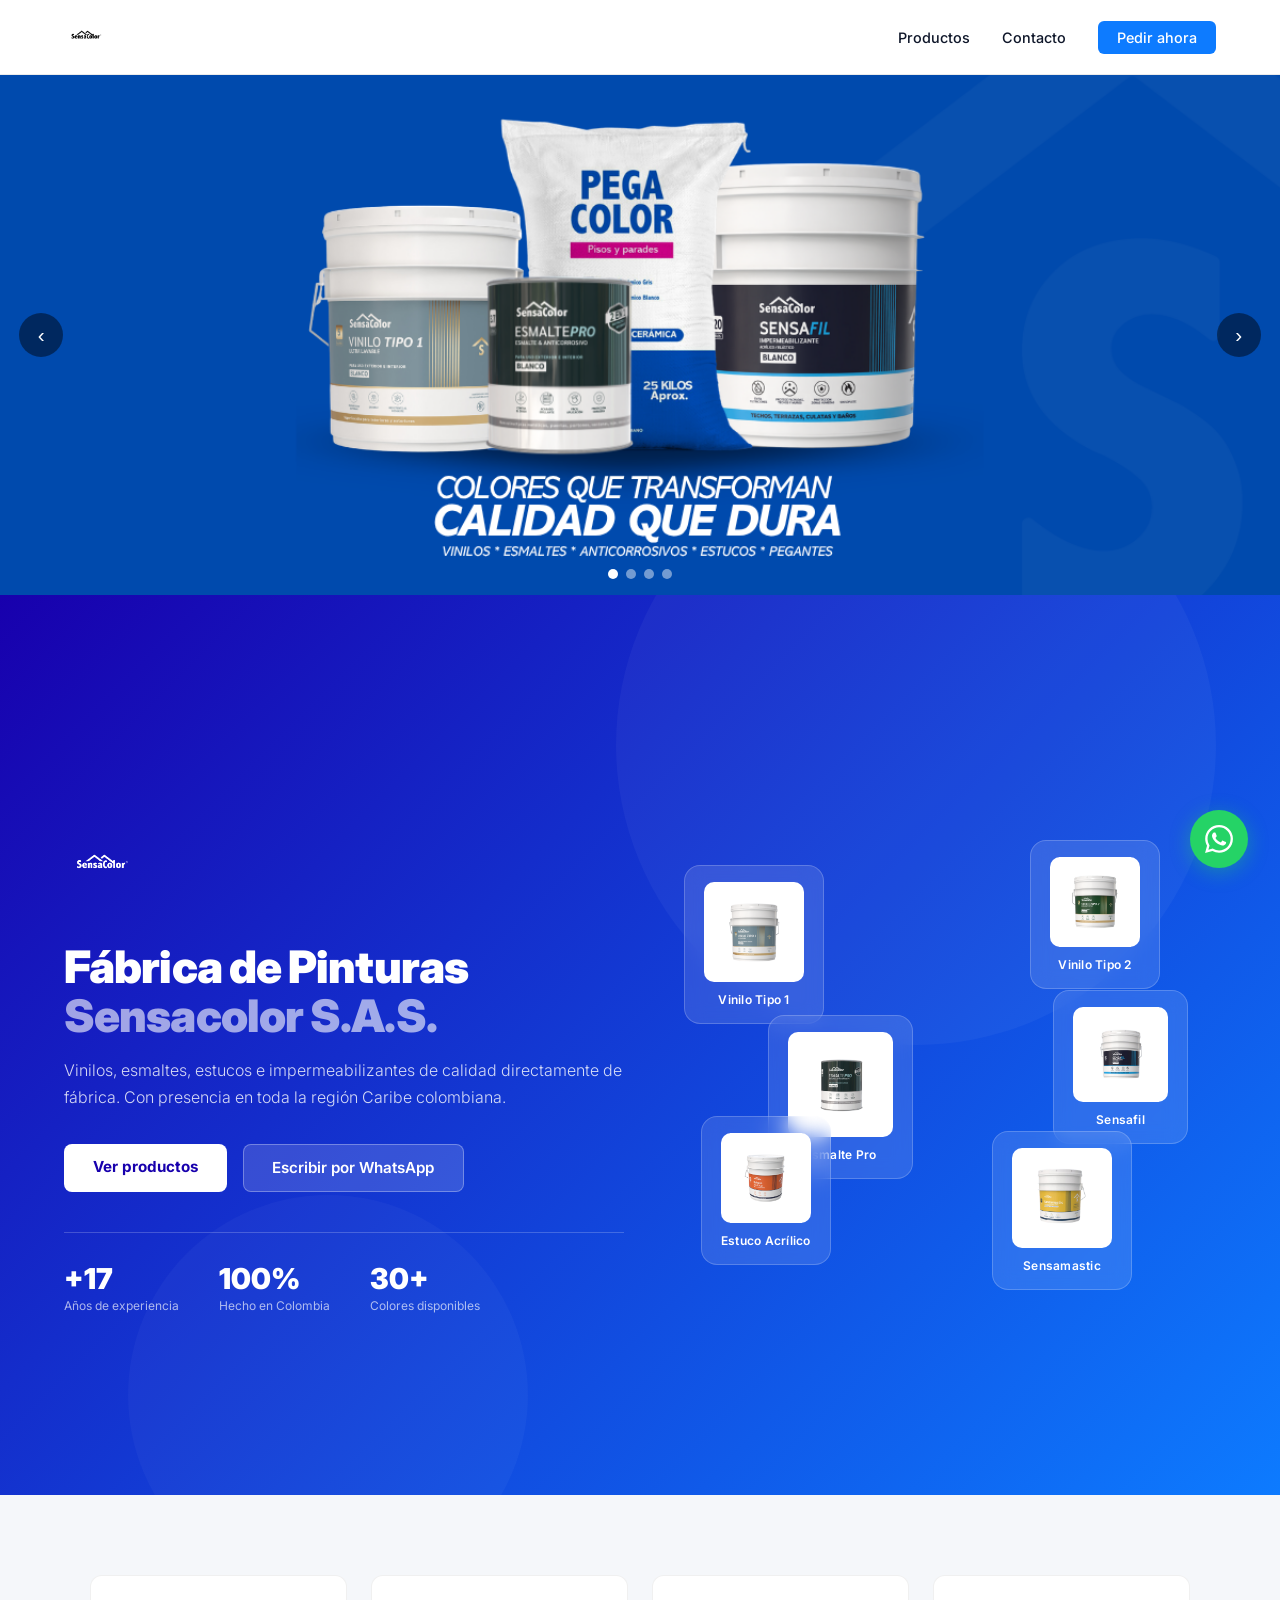
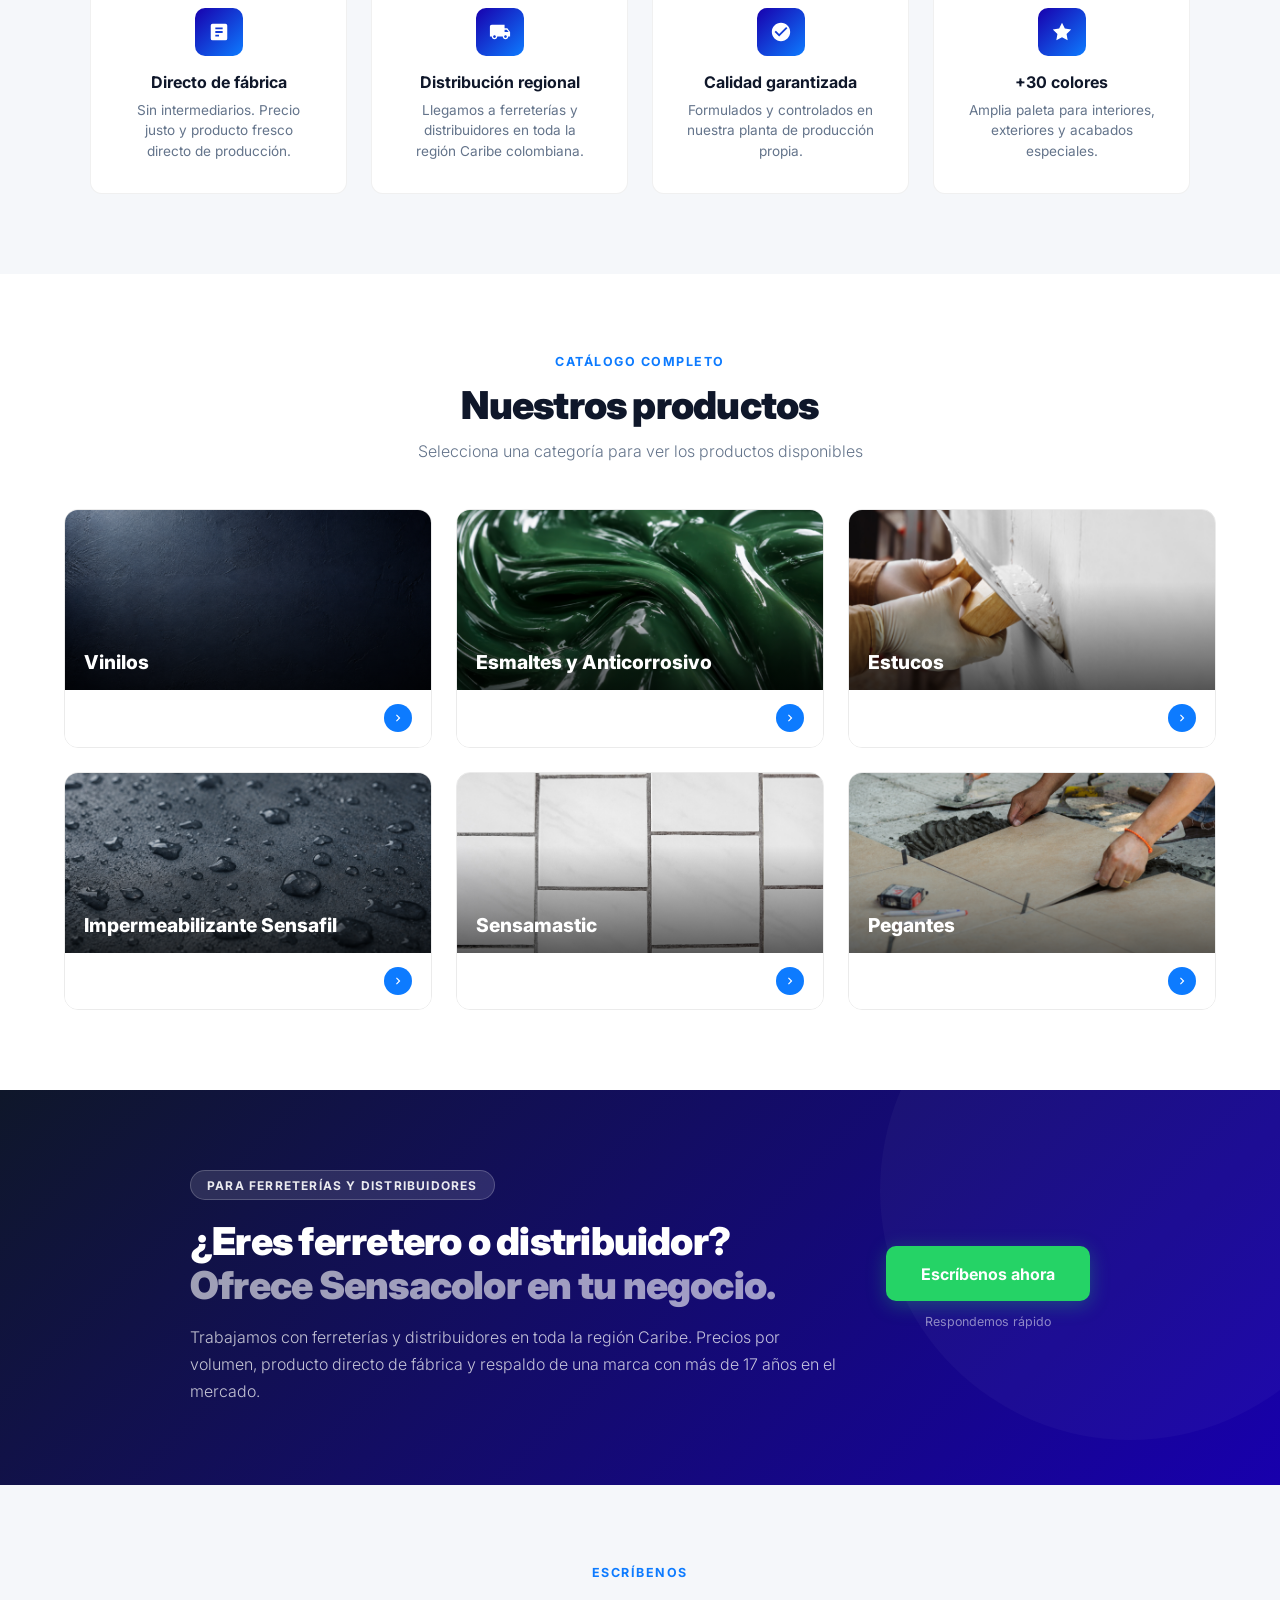
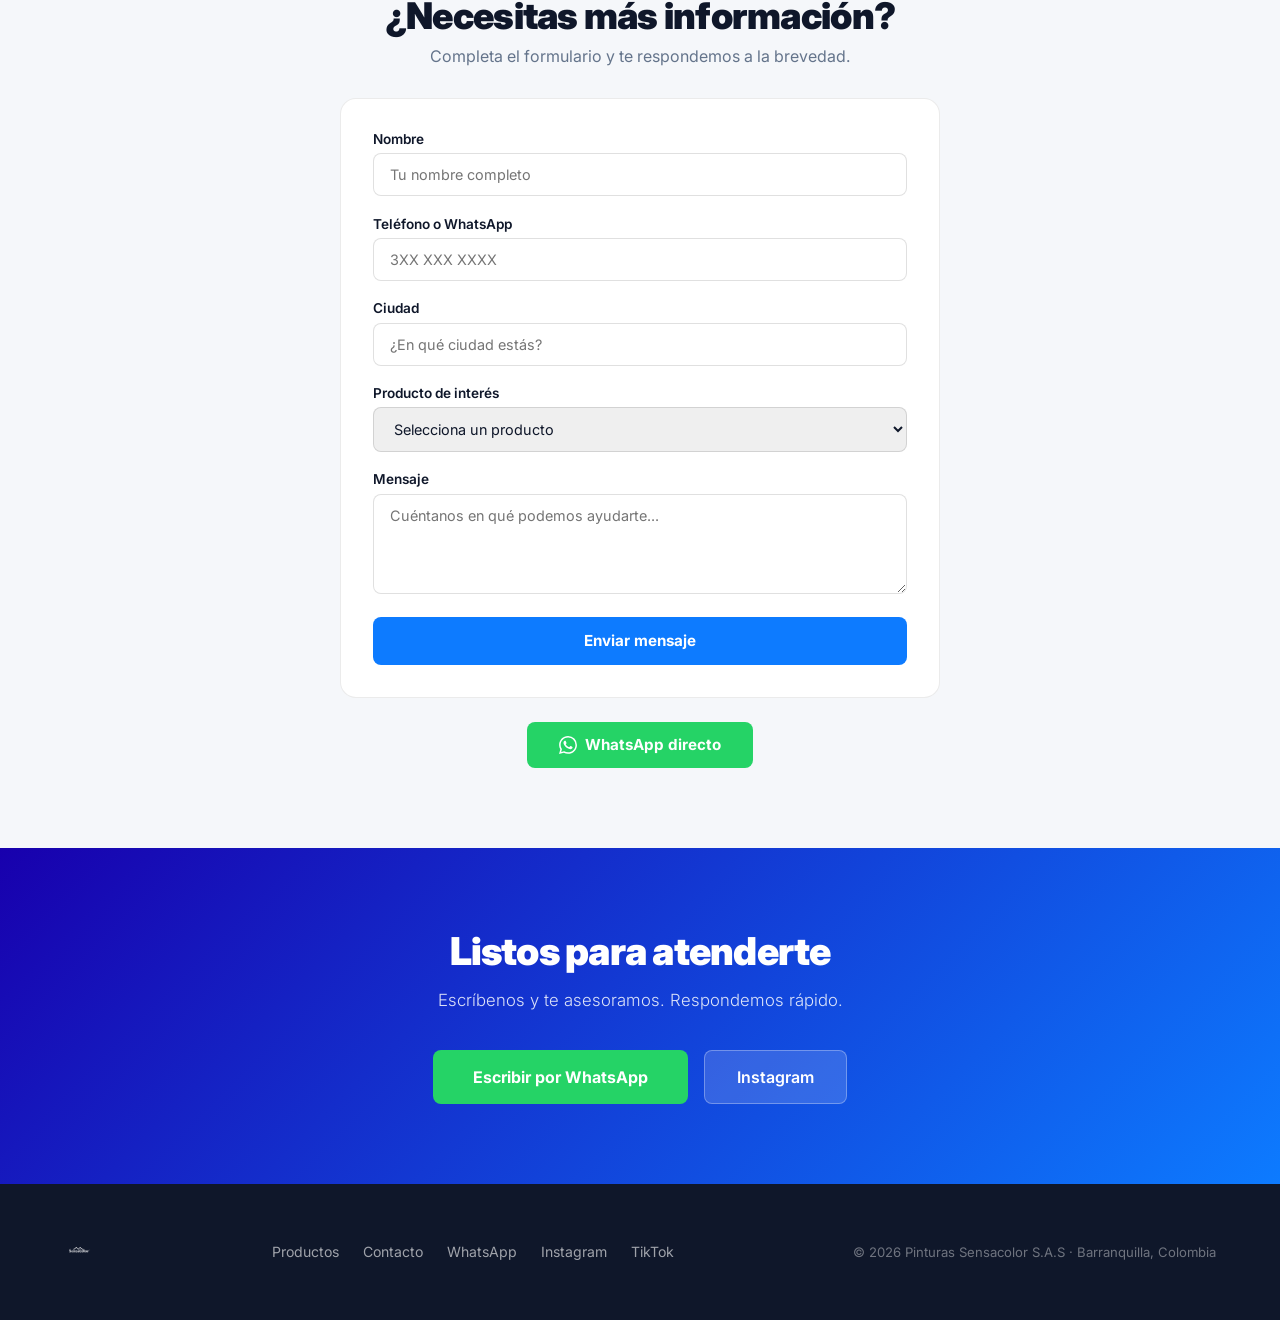
==== commit 5cd32b59: "Add files via upload" ====
--- a/index.html
+++ b/index.html
@@ -189,6 +189,36 @@
   </ul>
 </nav>
 
+<!-- SLIDER -->
+<section style="margin-top:75px;position:relative;overflow:hidden;background:#000">
+  <div id="slider" style="display:flex;transition:transform 0.5s ease;will-change:transform">
+    <div class="slide" style="min-width:100%;position:relative;cursor:pointer" onclick="window.open('https://wa.me/573209797767','_blank')">
+      <img src="Banner_1.png" alt="Sensacolor" style="width:100%;display:block;max-height:520px;object-fit:cover">
+    </div>
+    <div class="slide" style="min-width:100%;position:relative;cursor:pointer" onclick="window.open('https://wa.me/573209797767','_blank')">
+      <img src="Banner_2.png" alt="Pide ahora" style="width:100%;display:block;max-height:520px;object-fit:cover">
+    </div>
+    <div class="slide" style="min-width:100%;position:relative;cursor:pointer" onclick="abrirModal('sensamastic')">
+      <img src="Banner_3.png" alt="Sensamastic" style="width:100%;display:block;max-height:520px;object-fit:cover">
+    </div>
+    <div class="slide" style="min-width:100%;position:relative;cursor:pointer" onclick="abrirModal('sensafil')">
+      <img src="Banner_4.png" alt="Sensafil" style="width:100%;display:block;max-height:520px;object-fit:cover">
+    </div>
+  </div>
+
+  <!-- Flechas -->
+  <button onclick="moverSlider(-1)" style="position:absolute;top:50%;left:1.2rem;transform:translateY(-50%);background:rgba(0,0,0,0.45);border:none;color:white;width:44px;height:44px;border-radius:50%;font-size:1.3rem;cursor:pointer;display:flex;align-items:center;justify-content:center;transition:background 0.2s;z-index:10">&#8249;</button>
+  <button onclick="moverSlider(1)" style="position:absolute;top:50%;right:1.2rem;transform:translateY(-50%);background:rgba(0,0,0,0.45);border:none;color:white;width:44px;height:44px;border-radius:50%;font-size:1.3rem;cursor:pointer;display:flex;align-items:center;justify-content:center;transition:background 0.2s;z-index:10">&#8250;</button>
+
+  <!-- Puntos -->
+  <div id="dots" style="position:absolute;bottom:1rem;left:50%;transform:translateX(-50%);display:flex;gap:0.5rem;z-index:10">
+    <button onclick="irASlide(0)" class="dot active-dot" style="width:10px;height:10px;border-radius:50%;border:none;cursor:pointer;background:white;opacity:1;transition:opacity 0.2s"></button>
+    <button onclick="irASlide(1)" class="dot" style="width:10px;height:10px;border-radius:50%;border:none;cursor:pointer;background:white;opacity:0.45;transition:opacity 0.2s"></button>
+    <button onclick="irASlide(2)" class="dot" style="width:10px;height:10px;border-radius:50%;border:none;cursor:pointer;background:white;opacity:0.45;transition:opacity 0.2s"></button>
+    <button onclick="irASlide(3)" class="dot" style="width:10px;height:10px;border-radius:50%;border:none;cursor:pointer;background:white;opacity:0.45;transition:opacity 0.2s"></button>
+  </div>
+</section>
+
 <section class="hero">
   <div class="hero-left">
     <div class="hero-logo"><img src="logo.png" alt="Sensacolor"></div>
@@ -451,6 +481,22 @@
     <div class="modal-cta"><p>¿Tienes preguntas sobre algún pegante?</p><a href="https://wa.me/573209797767?text=Hola,%20necesito%20asesoría%20sobre%20pegantes%20Sensacolor" class="btn-whatsapp-modal" target="_blank">Consultar por WhatsApp</a></div>
   </div>
 </div>
+
+<!-- FERRETEROS -->
+<section style="background:linear-gradient(135deg,#0f172a 0%,#1800ad 100%);padding:5rem 5%;position:relative;overflow:hidden">
+  <div style="position:absolute;width:500px;height:500px;background:rgba(255,255,255,0.03);border-radius:50%;top:-150px;right:-100px;pointer-events:none"></div>
+  <div style="max-width:900px;margin:0 auto;display:grid;grid-template-columns:1fr auto;align-items:center;gap:3rem;position:relative;z-index:2">
+    <div>
+      <div style="display:inline-block;background:rgba(255,255,255,0.12);color:rgba(255,255,255,0.9);font-size:0.75rem;font-weight:700;letter-spacing:0.1em;text-transform:uppercase;padding:0.4rem 1rem;border-radius:100px;border:1px solid rgba(255,255,255,0.2);margin-bottom:1.2rem">Para ferreterías y distribuidores</div>
+      <h2 style="font-size:clamp(1.8rem,3vw,2.6rem);font-weight:900;color:white;line-height:1.15;margin-bottom:1rem;letter-spacing:-0.02em">¿Eres ferretero o distribuidor? <span style="color:rgba(255,255,255,0.6)">Ofrece Sensacolor en tu negocio.</span></h2>
+      <p style="font-size:1rem;color:rgba(255,255,255,0.75);line-height:1.7;font-weight:300;margin-bottom:0">Trabajamos con ferreterías y distribuidores en toda la región Caribe. Precios por volumen, producto directo de fábrica y respaldo de una marca con más de 17 años en el mercado.</p>
+    </div>
+    <div style="flex-shrink:0;text-align:center">
+      <a href="https://wa.me/573209797767?text=Hola,%20soy%20ferretero%20y%20quiero%20ofrecer%20Sensacolor%20en%20mi%20negocio" target="_blank" style="display:inline-block;background:#25D366;color:white;padding:1.1rem 2.2rem;border-radius:10px;font-weight:700;font-size:1rem;text-decoration:none;white-space:nowrap;transition:transform 0.2s;box-shadow:0 4px 20px rgba(37,211,102,0.3)">Escríbenos ahora</a>
+      <p style="color:rgba(255,255,255,0.5);font-size:0.78rem;margin-top:0.8rem">Respondemos rápido</p>
+    </div>
+  </div>
+</section>
 
 <!-- CONTACTO -->
 <section class="contacto-section" id="contacto">
@@ -533,6 +579,16 @@
 </a>
 
 <script>
+// SLIDER
+let sliderActual=0;const totalSlides=4;
+function actualizarSlider(){
+  document.getElementById('slider').style.transform=`translateX(-${sliderActual*100}%)`;
+  document.querySelectorAll('.dot').forEach((d,i)=>d.style.opacity=i===sliderActual?'1':'0.45');
+}
+function moverSlider(dir){sliderActual=(sliderActual+dir+totalSlides)%totalSlides;actualizarSlider()}
+function irASlide(i){sliderActual=i;actualizarSlider()}
+setInterval(()=>moverSlider(1),5000);
+
 function abrirModal(id){document.getElementById('modal-'+id).classList.add('active');document.body.style.overflow='hidden'}
 function cerrarModal(id){document.getElementById('modal-'+id).classList.remove('active');document.body.style.overflow=''}
 document.querySelectorAll('.modal-overlay').forEach(o=>{o.addEventListener('click',function(e){if(e.target===this){this.classList.remove('active');document.body.style.overflow=''}})});
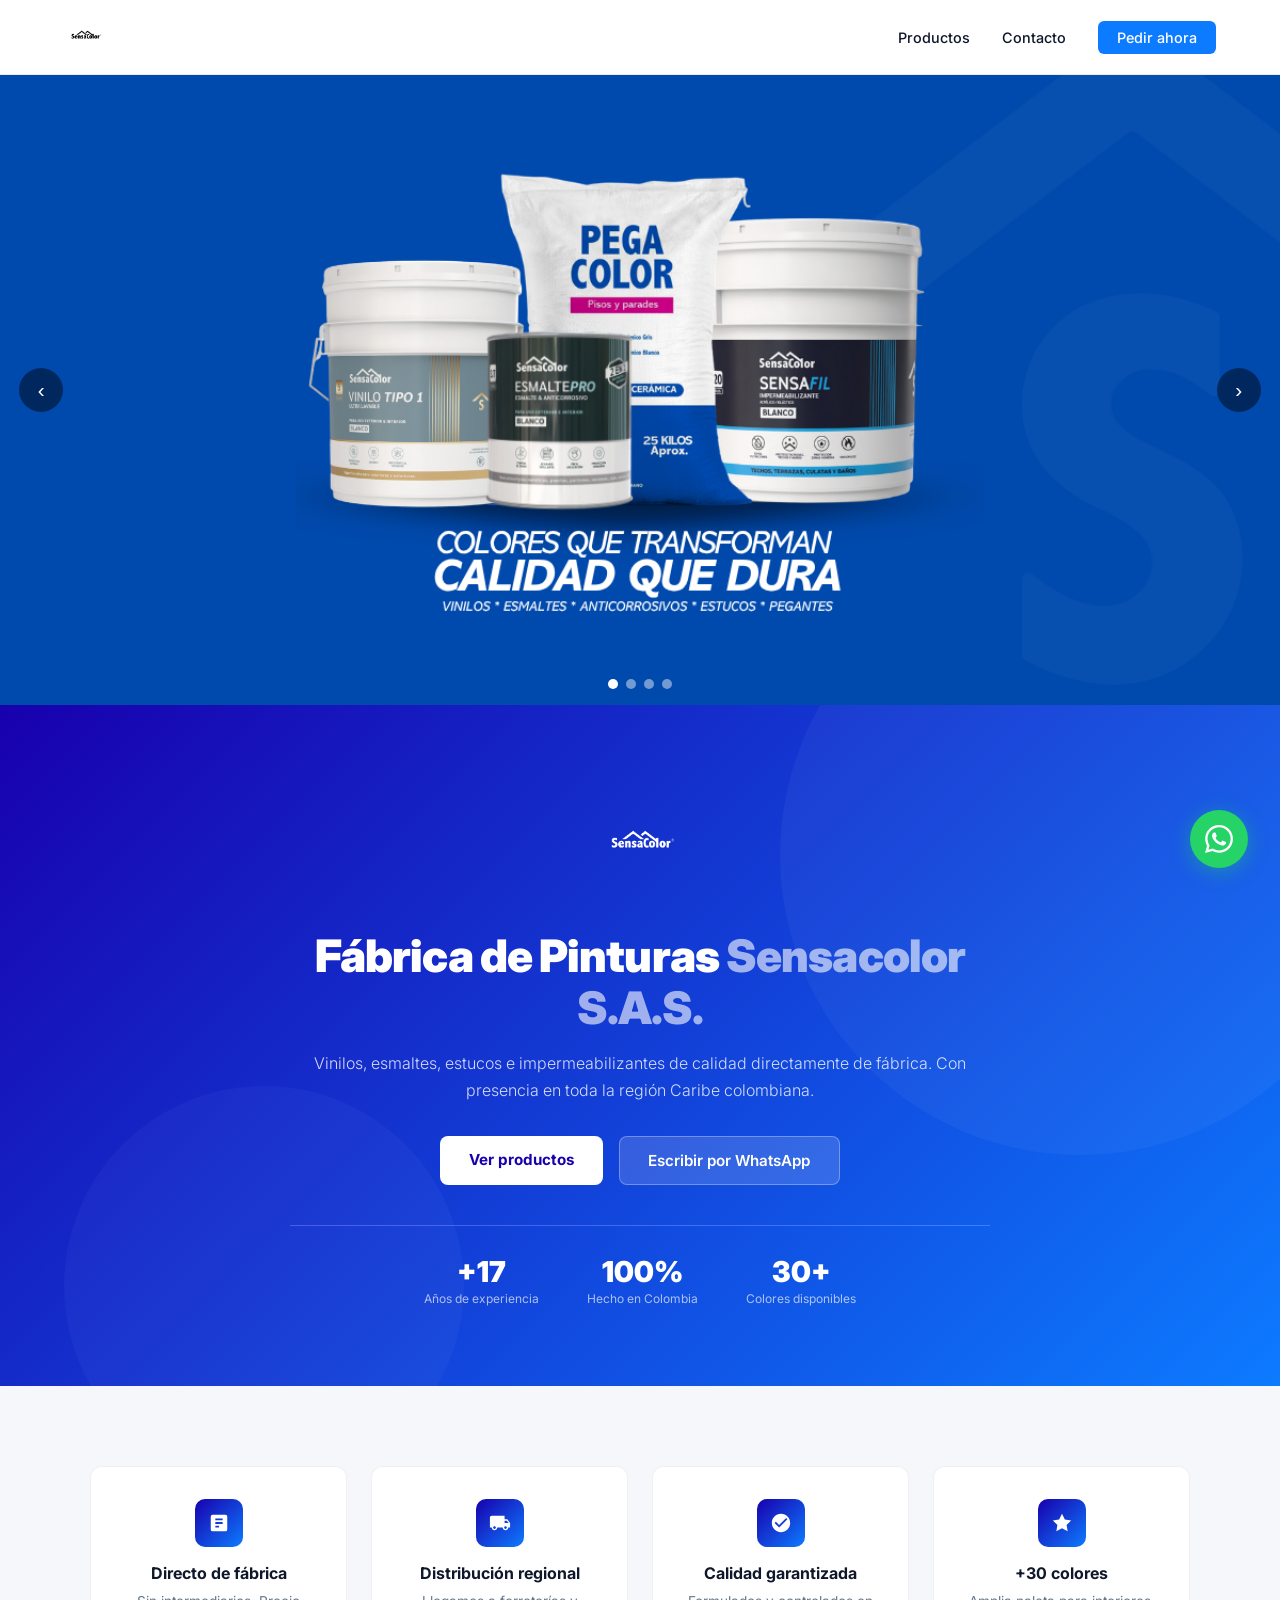
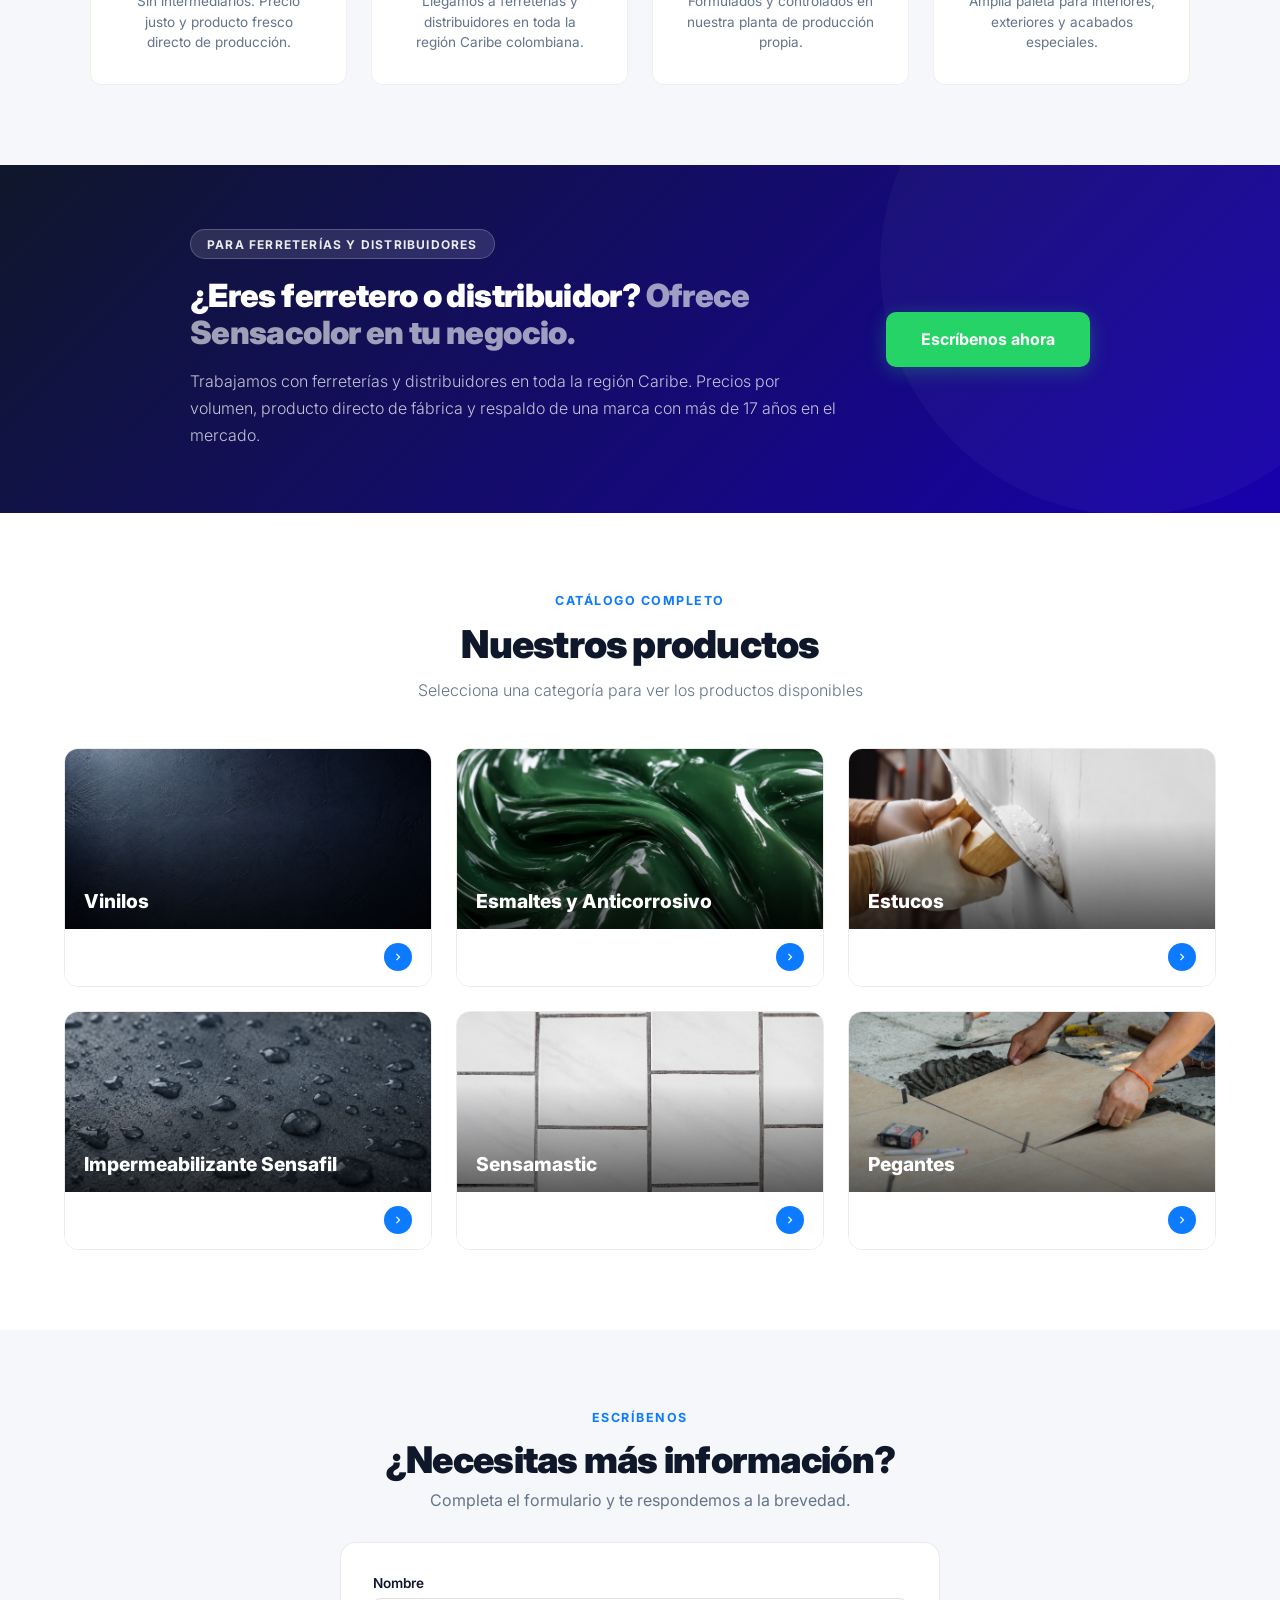
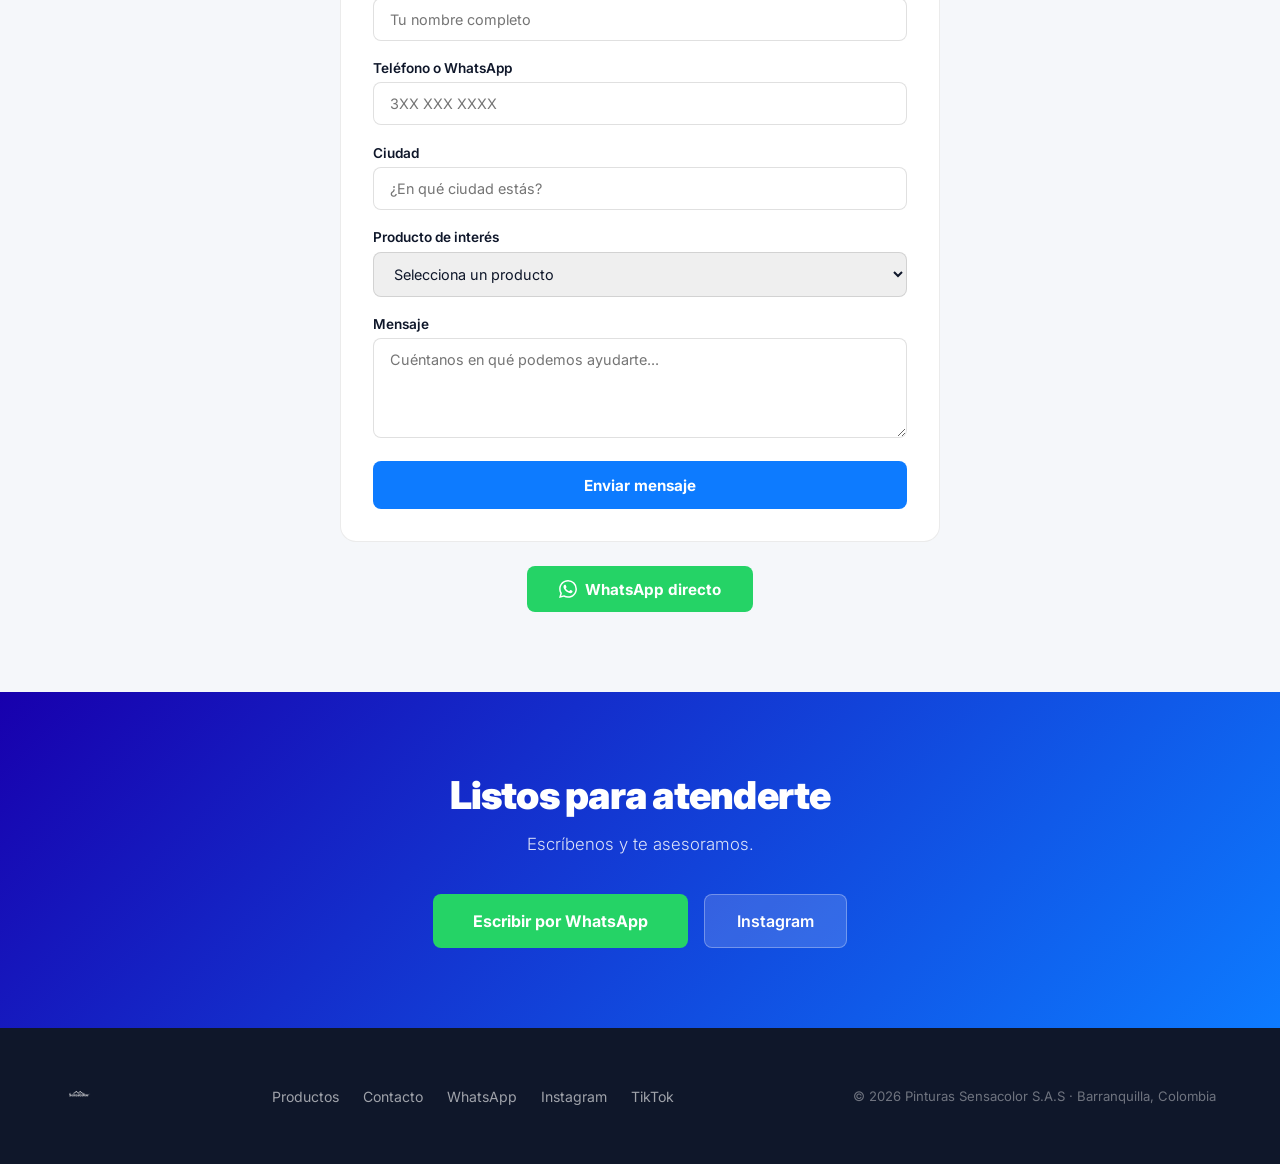
==== commit 8823e3a9: "Add files via upload" ====
--- a/index.html
+++ b/index.html
@@ -20,55 +20,23 @@
 .nav-cta:hover{background:var(--azul)!important}
 
 /* HERO */
-.hero{min-height:100vh;background:linear-gradient(135deg,var(--azul) 0%,var(--azul-claro) 100%);display:grid;grid-template-columns:1fr 1fr;align-items:center;padding:100px 5% 60px;position:relative;overflow:hidden;gap:2rem}
-.hero::before{content:'';position:absolute;width:600px;height:600px;background:rgba(255,255,255,0.04);border-radius:50%;top:-150px;right:5%;pointer-events:none}
-.hero::after{content:'';position:absolute;width:400px;height:400px;background:rgba(255,255,255,0.03);border-radius:50%;bottom:-100px;left:10%;pointer-events:none}
-
-/* HERO LEFT */
-.hero-left{position:relative;z-index:2}
+.hero{background:linear-gradient(135deg,var(--azul) 0%,var(--azul-claro) 100%);display:flex;align-items:center;justify-content:center;padding:5rem 5%;position:relative;overflow:hidden;text-align:center}
+.hero::before{content:'';position:absolute;width:600px;height:600px;background:rgba(255,255,255,0.04);border-radius:50%;top:-150px;right:-100px;pointer-events:none}
+.hero::after{content:'';position:absolute;width:400px;height:400px;background:rgba(255,255,255,0.03);border-radius:50%;bottom:-100px;left:5%;pointer-events:none}
+.hero-content{position:relative;z-index:2;max-width:700px}
 .hero-logo{margin-bottom:2rem}
-.hero-logo img{height:90px;filter:brightness(0) invert(1)}
-.hero h1{font-size:clamp(2rem,3.5vw,3rem);font-weight:900;color:white;line-height:1.1;margin-bottom:1rem;letter-spacing:-0.02em}
+.hero-logo img{height:110px;filter:brightness(0) invert(1)}
+.hero h1{font-size:clamp(2rem,3.5vw,3rem);font-weight:900;color:white;line-height:1.15;margin-bottom:1rem;letter-spacing:-0.02em}
 .hero h1 span{color:rgba(255,255,255,0.6)}
 .hero-desc{font-size:1rem;color:rgba(255,255,255,0.82);line-height:1.7;margin-bottom:2rem;font-weight:300}
-.hero-btns{display:flex;gap:1rem;flex-wrap:wrap;margin-bottom:2.5rem}
+.hero-btns{display:flex;gap:1rem;flex-wrap:wrap;justify-content:center;margin-bottom:2.5rem}
 .btn-primary{background:white;color:var(--azul);padding:0.85rem 1.8rem;border-radius:8px;font-weight:700;font-size:0.95rem;text-decoration:none;transition:transform 0.2s,box-shadow 0.2s}
 .btn-primary:hover{transform:translateY(-2px);box-shadow:0 8px 25px rgba(0,0,0,0.2)}
 .btn-secondary{background:rgba(255,255,255,0.15);color:white;padding:0.85rem 1.8rem;border-radius:8px;font-weight:600;font-size:0.95rem;text-decoration:none;border:1px solid rgba(255,255,255,0.3)}
 .btn-secondary:hover{background:rgba(255,255,255,0.25)}
-.hero-stats{display:flex;gap:2.5rem;padding-top:2rem;border-top:1px solid rgba(255,255,255,0.2)}
+.hero-stats{display:flex;gap:3rem;justify-content:center;padding-top:2rem;border-top:1px solid rgba(255,255,255,0.2)}
 .stat-num{font-size:1.8rem;font-weight:900;color:white;line-height:1}
 .stat-label{font-size:0.75rem;color:rgba(255,255,255,0.65);margin-top:0.3rem}
-
-/* HERO RIGHT — productos flotando */
-.hero-right{position:relative;z-index:2;display:flex;align-items:center;justify-content:center;height:500px}
-.floating-products{position:relative;width:100%;height:100%}
-.float-card{position:absolute;background:rgba(255,255,255,0.12);backdrop-filter:blur(10px);border:1px solid rgba(255,255,255,0.2);border-radius:16px;padding:1rem;display:flex;flex-direction:column;align-items:center;gap:0.6rem;transition:transform 0.3s;cursor:pointer}
-.float-card:hover{transform:translateY(-6px) scale(1.03)}
-.float-card img{border-radius:10px;object-fit:contain;background:white}
-.float-card span{color:white;font-size:0.75rem;font-weight:600;text-align:center;letter-spacing:0.02em}
-
-.fc1{width:140px;top:10%;left:5%;animation:float1 4s ease-in-out infinite}
-.fc1 img{width:100px;height:100px}
-
-.fc2{width:130px;top:5%;right:10%;animation:float2 5s ease-in-out infinite}
-.fc2 img{width:90px;height:90px}
-
-.fc3{width:145px;top:40%;left:20%;animation:float3 4.5s ease-in-out infinite}
-.fc3 img{width:105px;height:105px}
-
-.fc4{width:135px;top:35%;right:5%;animation:float1 5.5s ease-in-out infinite reverse}
-.fc4 img{width:95px;height:95px}
-
-.fc5{width:130px;bottom:10%;left:8%;animation:float2 4s ease-in-out infinite reverse}
-.fc5 img{width:90px;height:90px}
-
-.fc6{width:140px;bottom:5%;right:15%;animation:float3 5s ease-in-out infinite}
-.fc6 img{width:100px;height:100px}
-
-@keyframes float1{0%,100%{transform:translateY(0px)}50%{transform:translateY(-14px)}}
-@keyframes float2{0%,100%{transform:translateY(0px)}50%{transform:translateY(-10px)}}
-@keyframes float3{0%,100%{transform:translateY(0px)}50%{transform:translateY(-18px)}}
 
 /* SERVICIOS */
 .servicios{padding:5rem 5%;background:var(--gris-claro)}
@@ -165,9 +133,7 @@
 .whatsapp-float:hover{transform:scale(1.1)}
 .whatsapp-float svg{width:28px;height:28px;fill:white}
 
-@media(max-width:900px){
-  .hero{grid-template-columns:1fr;padding-top:120px}
-  .hero-right{display:none}
+@media(max-width:768px){
   .nav-links{display:none}
   .hero-stats{gap:1.5rem;flex-wrap:wrap}
   .footer-inner{flex-direction:column;text-align:center}
@@ -180,6 +146,7 @@
 </head>
 <body>
 
+<!-- NAV -->
 <nav>
   <div class="nav-logo"><img src="logo.png" alt="Sensacolor"></div>
   <ul class="nav-links">
@@ -192,35 +159,32 @@
 <!-- SLIDER -->
 <section style="margin-top:75px;position:relative;overflow:hidden;background:#000">
   <div id="slider" style="display:flex;transition:transform 0.5s ease;will-change:transform">
-    <div class="slide" style="min-width:100%;position:relative;cursor:pointer" onclick="window.open('https://wa.me/573209797767','_blank')">
-      <img src="Banner_1.png" alt="Sensacolor" style="width:100%;display:block;max-height:520px;object-fit:cover">
-    </div>
-    <div class="slide" style="min-width:100%;position:relative;cursor:pointer" onclick="window.open('https://wa.me/573209797767','_blank')">
-      <img src="Banner_2.png" alt="Pide ahora" style="width:100%;display:block;max-height:520px;object-fit:cover">
-    </div>
-    <div class="slide" style="min-width:100%;position:relative;cursor:pointer" onclick="abrirModal('sensamastic')">
-      <img src="Banner_3.png" alt="Sensamastic" style="width:100%;display:block;max-height:520px;object-fit:cover">
-    </div>
-    <div class="slide" style="min-width:100%;position:relative;cursor:pointer" onclick="abrirModal('sensafil')">
-      <img src="Banner_4.png" alt="Sensafil" style="width:100%;display:block;max-height:520px;object-fit:cover">
-    </div>
-  </div>
-
-  <!-- Flechas -->
-  <button onclick="moverSlider(-1)" style="position:absolute;top:50%;left:1.2rem;transform:translateY(-50%);background:rgba(0,0,0,0.45);border:none;color:white;width:44px;height:44px;border-radius:50%;font-size:1.3rem;cursor:pointer;display:flex;align-items:center;justify-content:center;transition:background 0.2s;z-index:10">&#8249;</button>
-  <button onclick="moverSlider(1)" style="position:absolute;top:50%;right:1.2rem;transform:translateY(-50%);background:rgba(0,0,0,0.45);border:none;color:white;width:44px;height:44px;border-radius:50%;font-size:1.3rem;cursor:pointer;display:flex;align-items:center;justify-content:center;transition:background 0.2s;z-index:10">&#8250;</button>
-
-  <!-- Puntos -->
+    <div style="min-width:100%;cursor:pointer" onclick="window.open('https://wa.me/573209797767','_blank')">
+      <img src="Banner_1.png" alt="Sensacolor" style="width:100%;display:block;max-height:630px;object-fit:cover">
+    </div>
+    <div style="min-width:100%;cursor:pointer" onclick="window.open('https://wa.me/573209797767','_blank')">
+      <img src="Banner_2.png" alt="Pide ahora" style="width:100%;display:block;max-height:630px;object-fit:cover">
+    </div>
+    <div style="min-width:100%;cursor:pointer" onclick="abrirModal('sensamastic')">
+      <img src="Banner_3.png" alt="Sensamastic" style="width:100%;display:block;max-height:630px;object-fit:cover">
+    </div>
+    <div style="min-width:100%;cursor:pointer" onclick="abrirModal('sensafil')">
+      <img src="Banner_4.png" alt="Sensafil" style="width:100%;display:block;max-height:630px;object-fit:cover">
+    </div>
+  </div>
+  <button onclick="moverSlider(-1)" style="position:absolute;top:50%;left:1.2rem;transform:translateY(-50%);background:rgba(0,0,0,0.45);border:none;color:white;width:44px;height:44px;border-radius:50%;font-size:1.3rem;cursor:pointer;display:flex;align-items:center;justify-content:center;z-index:10">&#8249;</button>
+  <button onclick="moverSlider(1)" style="position:absolute;top:50%;right:1.2rem;transform:translateY(-50%);background:rgba(0,0,0,0.45);border:none;color:white;width:44px;height:44px;border-radius:50%;font-size:1.3rem;cursor:pointer;display:flex;align-items:center;justify-content:center;z-index:10">&#8250;</button>
   <div id="dots" style="position:absolute;bottom:1rem;left:50%;transform:translateX(-50%);display:flex;gap:0.5rem;z-index:10">
-    <button onclick="irASlide(0)" class="dot active-dot" style="width:10px;height:10px;border-radius:50%;border:none;cursor:pointer;background:white;opacity:1;transition:opacity 0.2s"></button>
-    <button onclick="irASlide(1)" class="dot" style="width:10px;height:10px;border-radius:50%;border:none;cursor:pointer;background:white;opacity:0.45;transition:opacity 0.2s"></button>
-    <button onclick="irASlide(2)" class="dot" style="width:10px;height:10px;border-radius:50%;border:none;cursor:pointer;background:white;opacity:0.45;transition:opacity 0.2s"></button>
-    <button onclick="irASlide(3)" class="dot" style="width:10px;height:10px;border-radius:50%;border:none;cursor:pointer;background:white;opacity:0.45;transition:opacity 0.2s"></button>
-  </div>
-</section>
-
+    <button onclick="irASlide(0)" class="dot" style="width:10px;height:10px;border-radius:50%;border:none;cursor:pointer;background:white;opacity:1"></button>
+    <button onclick="irASlide(1)" class="dot" style="width:10px;height:10px;border-radius:50%;border:none;cursor:pointer;background:white;opacity:0.45"></button>
+    <button onclick="irASlide(2)" class="dot" style="width:10px;height:10px;border-radius:50%;border:none;cursor:pointer;background:white;opacity:0.45"></button>
+    <button onclick="irASlide(3)" class="dot" style="width:10px;height:10px;border-radius:50%;border:none;cursor:pointer;background:white;opacity:0.45"></button>
+  </div>
+</section>
+
+<!-- HERO -->
 <section class="hero">
-  <div class="hero-left">
+  <div class="hero-content">
     <div class="hero-logo"><img src="logo.png" alt="Sensacolor"></div>
     <h1>Fábrica de Pinturas <span>Sensacolor S.A.S.</span></h1>
     <p class="hero-desc">Vinilos, esmaltes, estucos e impermeabilizantes de calidad directamente de fábrica. Con presencia en toda la región Caribe colombiana.</p>
@@ -234,37 +198,9 @@
       <div><div class="stat-num">30+</div><div class="stat-label">Colores disponibles</div></div>
     </div>
   </div>
-
-  <div class="hero-right">
-    <div class="floating-products">
-      <div class="float-card fc1" onclick="abrirModal('vinilos')">
-        <img src="Vinilo_Tipo_1.png" alt="Vinilo Tipo 1">
-        <span>Vinilo Tipo 1</span>
-      </div>
-      <div class="float-card fc2" onclick="abrirModal('vinilos')">
-        <img src="Vinilo_Tipo_2.png" alt="Vinilo Tipo 2">
-        <span>Vinilo Tipo 2</span>
-      </div>
-      <div class="float-card fc3" onclick="abrirModal('esmaltes')">
-        <img src="Esmalte_Pro.png" alt="Esmalte Pro">
-        <span>Esmalte Pro</span>
-      </div>
-      <div class="float-card fc4" onclick="abrirModal('sensafil')">
-        <img src="Impermeabilizante_Sensafil.png" alt="Sensafil">
-        <span>Sensafil</span>
-      </div>
-      <div class="float-card fc5" onclick="abrirModal('estucos')">
-        <img src="Estuco_Exterior.png" alt="Estuco">
-        <span>Estuco Acrílico</span>
-      </div>
-      <div class="float-card fc6" onclick="abrirModal('sensamastic')">
-        <img src="Sensamastic.png" alt="Sensamastic">
-        <span>Sensamastic</span>
-      </div>
-    </div>
-  </div>
-</section>
-
+</section>
+
+<!-- SERVICIOS -->
 <section class="servicios">
   <div class="servicios-grid">
     <div class="servicio-card">
@@ -290,6 +226,22 @@
   </div>
 </section>
 
+<!-- FERRETEROS -->
+<section style="background:linear-gradient(135deg,#0f172a 0%,#1800ad 100%);padding:4rem 5%;position:relative;overflow:hidden">
+  <div style="position:absolute;width:500px;height:500px;background:rgba(255,255,255,0.03);border-radius:50%;top:-150px;right:-100px;pointer-events:none"></div>
+  <div style="max-width:900px;margin:0 auto;display:grid;grid-template-columns:1fr auto;align-items:center;gap:3rem;position:relative;z-index:2">
+    <div>
+      <div style="display:inline-block;background:rgba(255,255,255,0.12);color:rgba(255,255,255,0.9);font-size:0.75rem;font-weight:700;letter-spacing:0.1em;text-transform:uppercase;padding:0.4rem 1rem;border-radius:100px;border:1px solid rgba(255,255,255,0.2);margin-bottom:1.2rem">Para ferreterías y distribuidores</div>
+      <h2 style="font-size:clamp(1.6rem,2.5vw,2.4rem);font-weight:900;color:white;line-height:1.15;margin-bottom:1rem;letter-spacing:-0.02em">¿Eres ferretero o distribuidor? <span style="color:rgba(255,255,255,0.6)">Ofrece Sensacolor en tu negocio.</span></h2>
+      <p style="font-size:1rem;color:rgba(255,255,255,0.75);line-height:1.7;font-weight:300">Trabajamos con ferreterías y distribuidores en toda la región Caribe. Precios por volumen, producto directo de fábrica y respaldo de una marca con más de 17 años en el mercado.</p>
+    </div>
+    <div style="flex-shrink:0;text-align:center">
+      <a href="https://wa.me/573209797767?text=Hola,%20soy%20ferretero%20y%20quiero%20ofrecer%20Sensacolor%20en%20mi%20negocio" target="_blank" style="display:inline-block;background:#25D366;color:white;padding:1.1rem 2.2rem;border-radius:10px;font-weight:700;font-size:1rem;text-decoration:none;white-space:nowrap;box-shadow:0 4px 20px rgba(37,211,102,0.3)">Escríbenos ahora</a>
+    </div>
+  </div>
+</section>
+
+<!-- CATEGORÍAS -->
 <section class="categorias" id="productos">
   <div class="section-header">
     <div class="section-eyebrow">Catálogo completo</div>
@@ -481,22 +433,6 @@
     <div class="modal-cta"><p>¿Tienes preguntas sobre algún pegante?</p><a href="https://wa.me/573209797767?text=Hola,%20necesito%20asesoría%20sobre%20pegantes%20Sensacolor" class="btn-whatsapp-modal" target="_blank">Consultar por WhatsApp</a></div>
   </div>
 </div>
-
-<!-- FERRETEROS -->
-<section style="background:linear-gradient(135deg,#0f172a 0%,#1800ad 100%);padding:5rem 5%;position:relative;overflow:hidden">
-  <div style="position:absolute;width:500px;height:500px;background:rgba(255,255,255,0.03);border-radius:50%;top:-150px;right:-100px;pointer-events:none"></div>
-  <div style="max-width:900px;margin:0 auto;display:grid;grid-template-columns:1fr auto;align-items:center;gap:3rem;position:relative;z-index:2">
-    <div>
-      <div style="display:inline-block;background:rgba(255,255,255,0.12);color:rgba(255,255,255,0.9);font-size:0.75rem;font-weight:700;letter-spacing:0.1em;text-transform:uppercase;padding:0.4rem 1rem;border-radius:100px;border:1px solid rgba(255,255,255,0.2);margin-bottom:1.2rem">Para ferreterías y distribuidores</div>
-      <h2 style="font-size:clamp(1.8rem,3vw,2.6rem);font-weight:900;color:white;line-height:1.15;margin-bottom:1rem;letter-spacing:-0.02em">¿Eres ferretero o distribuidor? <span style="color:rgba(255,255,255,0.6)">Ofrece Sensacolor en tu negocio.</span></h2>
-      <p style="font-size:1rem;color:rgba(255,255,255,0.75);line-height:1.7;font-weight:300;margin-bottom:0">Trabajamos con ferreterías y distribuidores en toda la región Caribe. Precios por volumen, producto directo de fábrica y respaldo de una marca con más de 17 años en el mercado.</p>
-    </div>
-    <div style="flex-shrink:0;text-align:center">
-      <a href="https://wa.me/573209797767?text=Hola,%20soy%20ferretero%20y%20quiero%20ofrecer%20Sensacolor%20en%20mi%20negocio" target="_blank" style="display:inline-block;background:#25D366;color:white;padding:1.1rem 2.2rem;border-radius:10px;font-weight:700;font-size:1rem;text-decoration:none;white-space:nowrap;transition:transform 0.2s;box-shadow:0 4px 20px rgba(37,211,102,0.3)">Escríbenos ahora</a>
-      <p style="color:rgba(255,255,255,0.5);font-size:0.78rem;margin-top:0.8rem">Respondemos rápido</p>
-    </div>
-  </div>
-</section>
 
 <!-- CONTACTO -->
 <section class="contacto-section" id="contacto">
@@ -553,7 +489,7 @@
 
 <section class="cta-section">
   <h2>Listos para atenderte</h2>
-  <p>Escríbenos y te asesoramos. Respondemos rápido.</p>
+  <p>Escríbenos y te asesoramos.</p>
   <div class="cta-btns">
     <a href="https://wa.me/573209797767" class="btn-whatsapp" target="_blank">Escribir por WhatsApp</a>
     <a href="https://www.instagram.com/pinturasensacolor" class="btn-ig" target="_blank">Instagram</a>
@@ -579,21 +515,15 @@
 </a>
 
 <script>
-// SLIDER
-let sliderActual=0;const totalSlides=4;
-function actualizarSlider(){
-  document.getElementById('slider').style.transform=`translateX(-${sliderActual*100}%)`;
-  document.querySelectorAll('.dot').forEach((d,i)=>d.style.opacity=i===sliderActual?'1':'0.45');
-}
-function moverSlider(dir){sliderActual=(sliderActual+dir+totalSlides)%totalSlides;actualizarSlider()}
-function irASlide(i){sliderActual=i;actualizarSlider()}
+let sc=0;const ts=4;
+function actualizarSlider(){document.getElementById('slider').style.transform=`translateX(-${sc*100}%)`;document.querySelectorAll('.dot').forEach((d,i)=>d.style.opacity=i===sc?'1':'0.45')}
+function moverSlider(dir){sc=(sc+dir+ts)%ts;actualizarSlider()}
+function irASlide(i){sc=i;actualizarSlider()}
 setInterval(()=>moverSlider(1),5000);
-
 function abrirModal(id){document.getElementById('modal-'+id).classList.add('active');document.body.style.overflow='hidden'}
 function cerrarModal(id){document.getElementById('modal-'+id).classList.remove('active');document.body.style.overflow=''}
 document.querySelectorAll('.modal-overlay').forEach(o=>{o.addEventListener('click',function(e){if(e.target===this){this.classList.remove('active');document.body.style.overflow=''}})});
 document.addEventListener('keydown',function(e){if(e.key==='Escape'){document.querySelectorAll('.modal-overlay.active').forEach(m=>{m.classList.remove('active');document.body.style.overflow=''})}});
-
 document.getElementById('contactForm').addEventListener('submit',function(e){
   e.preventDefault();
   const data=new FormData(this);
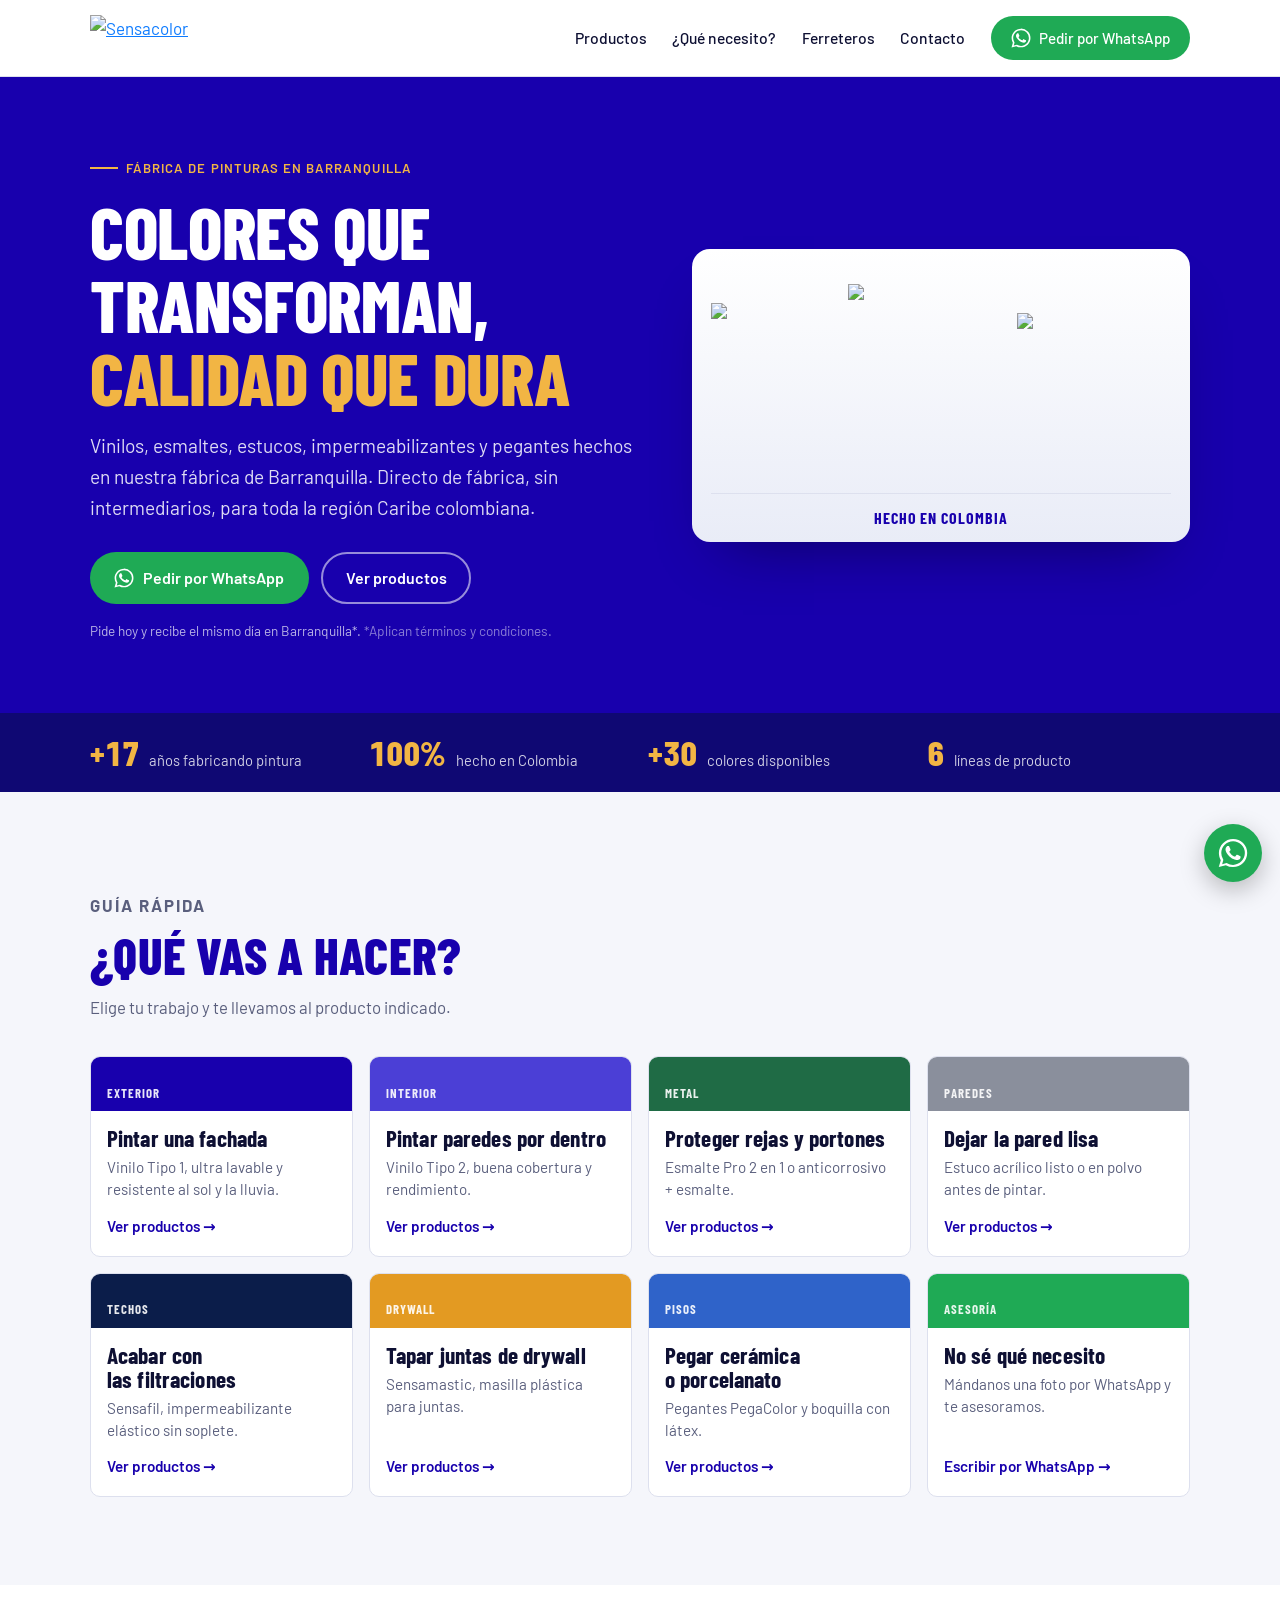
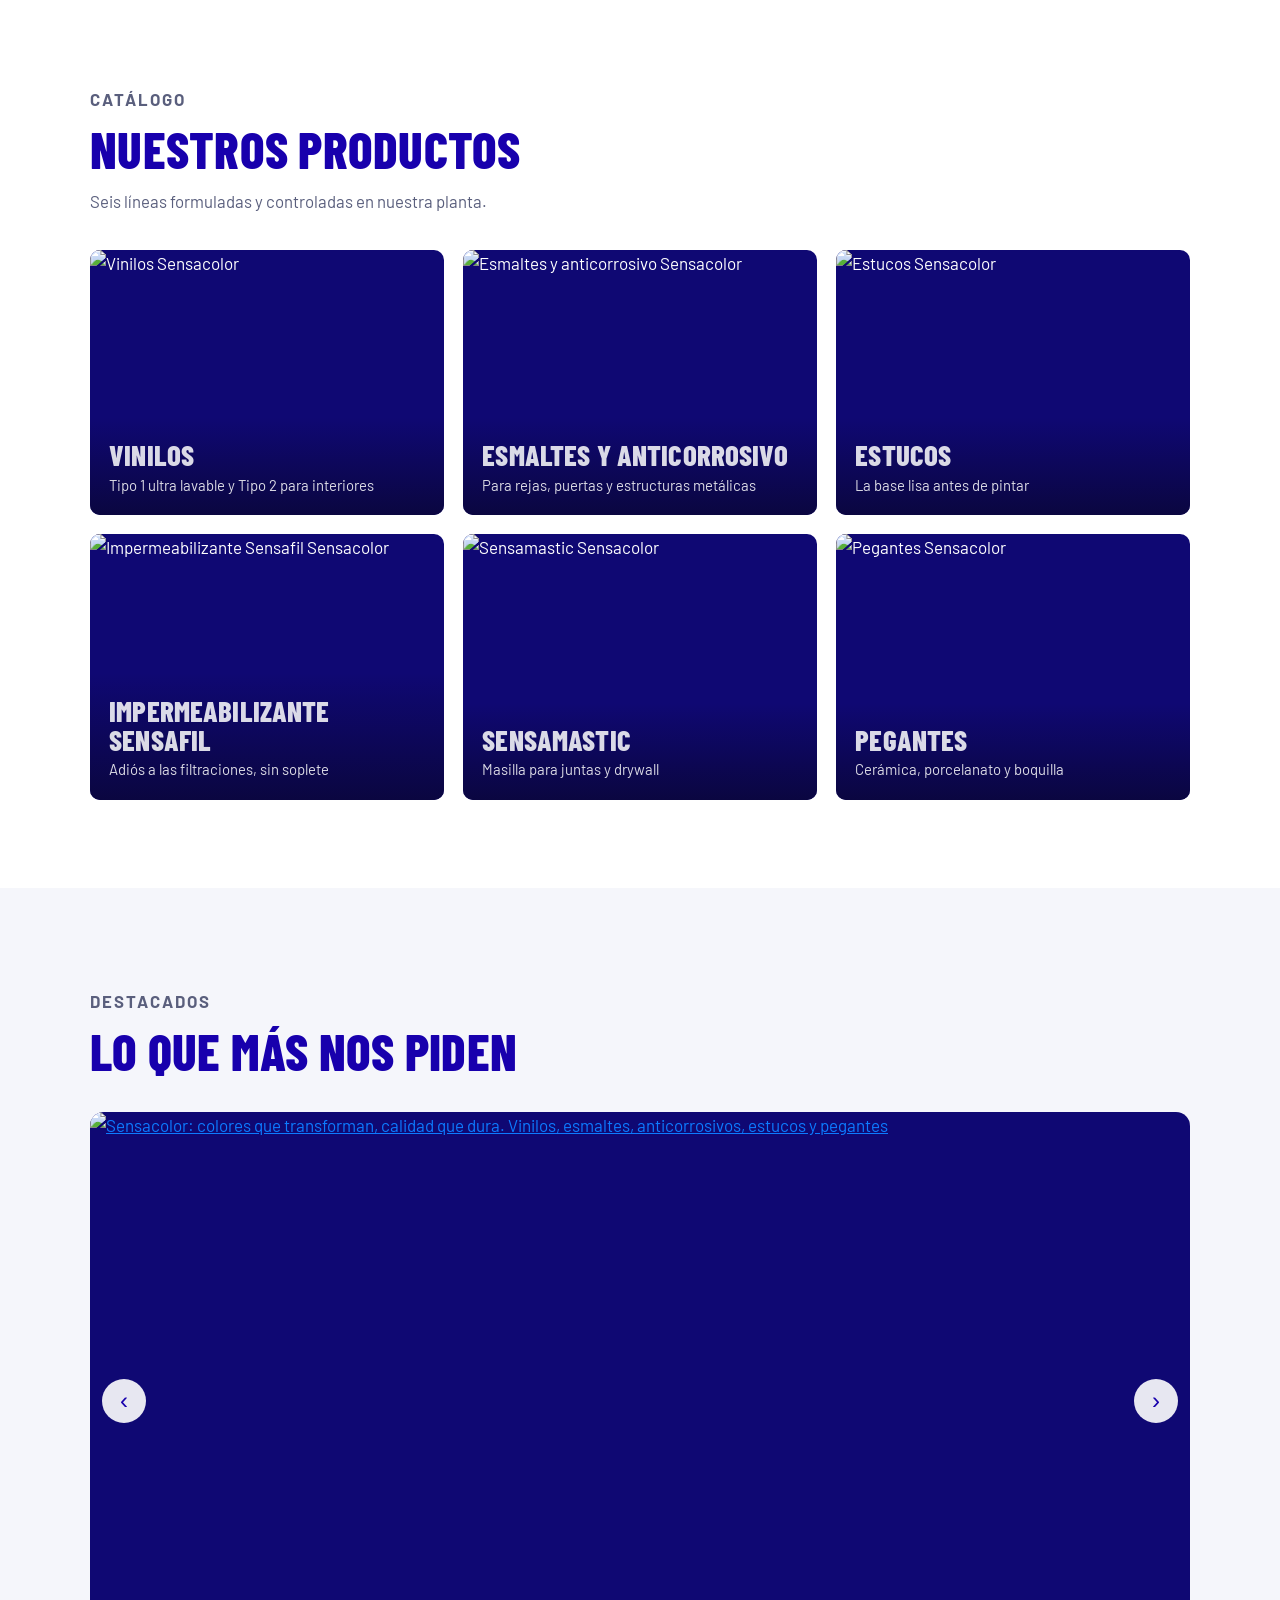
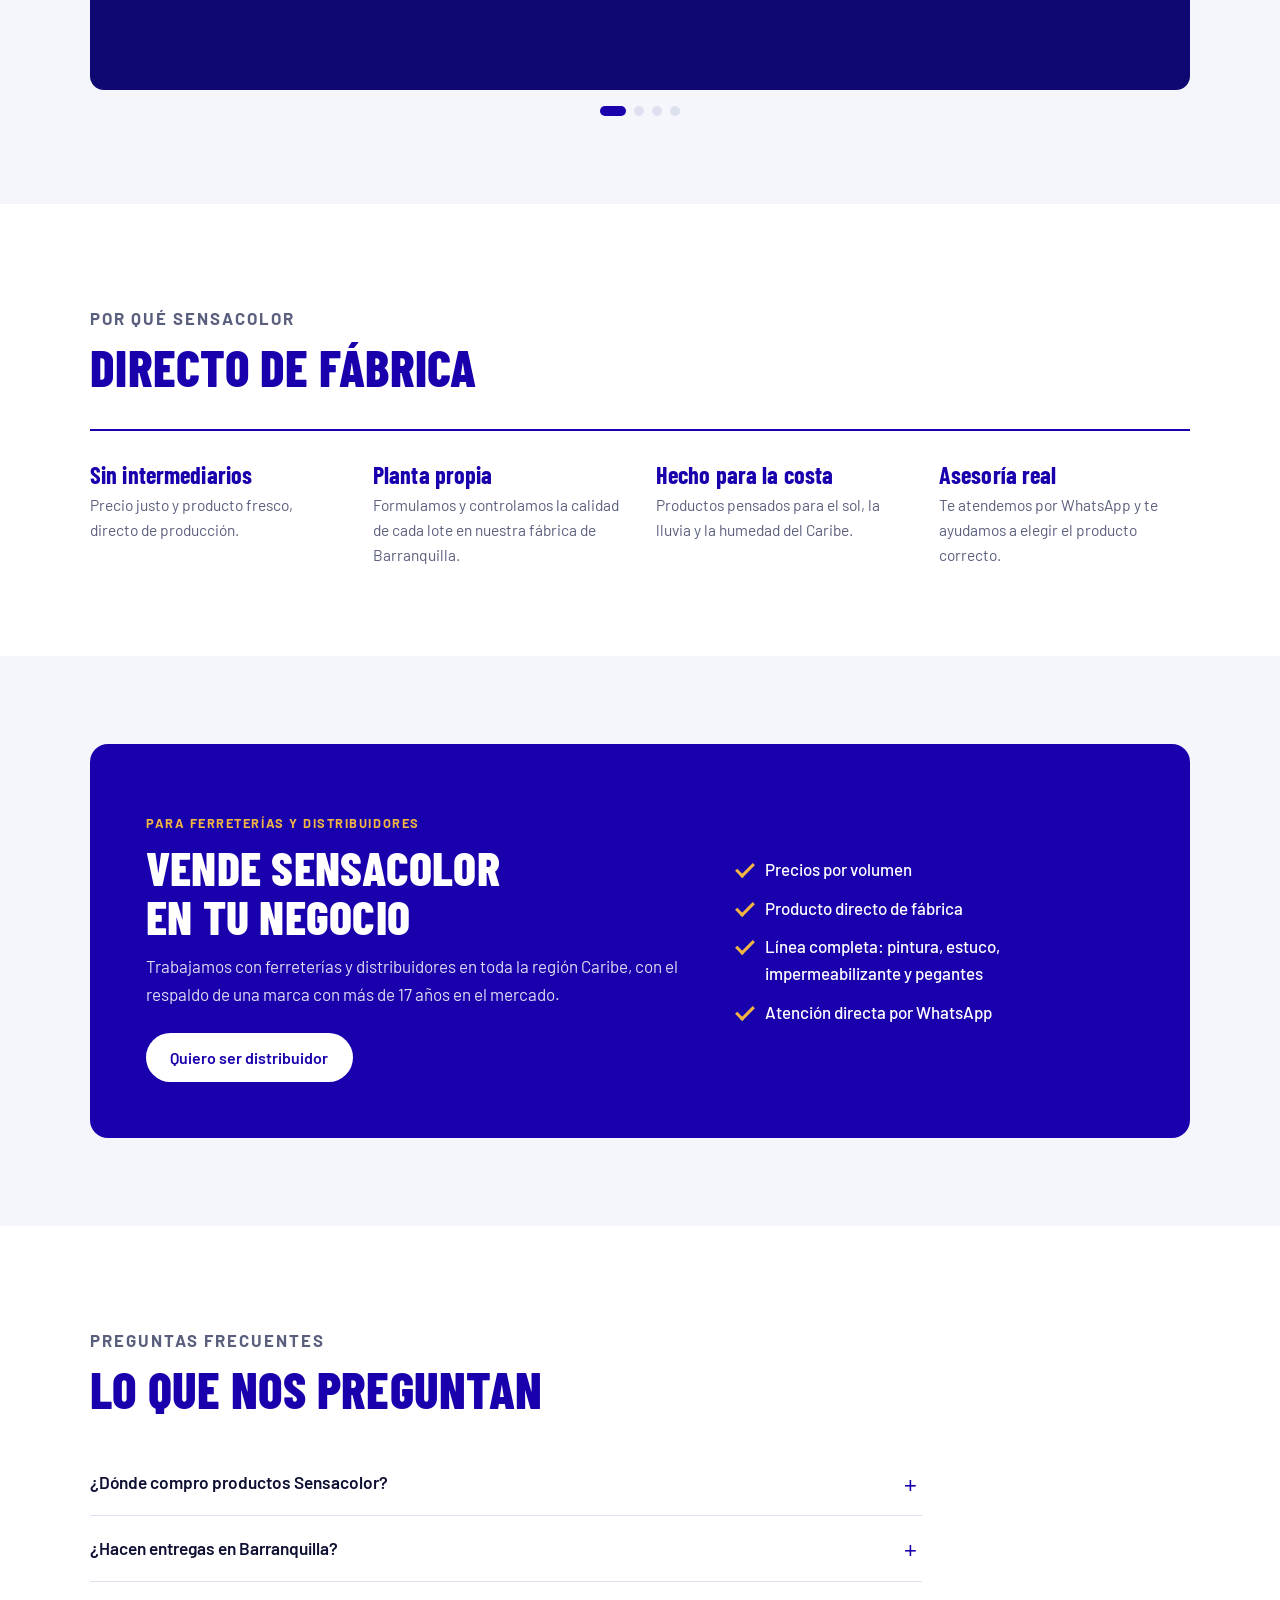
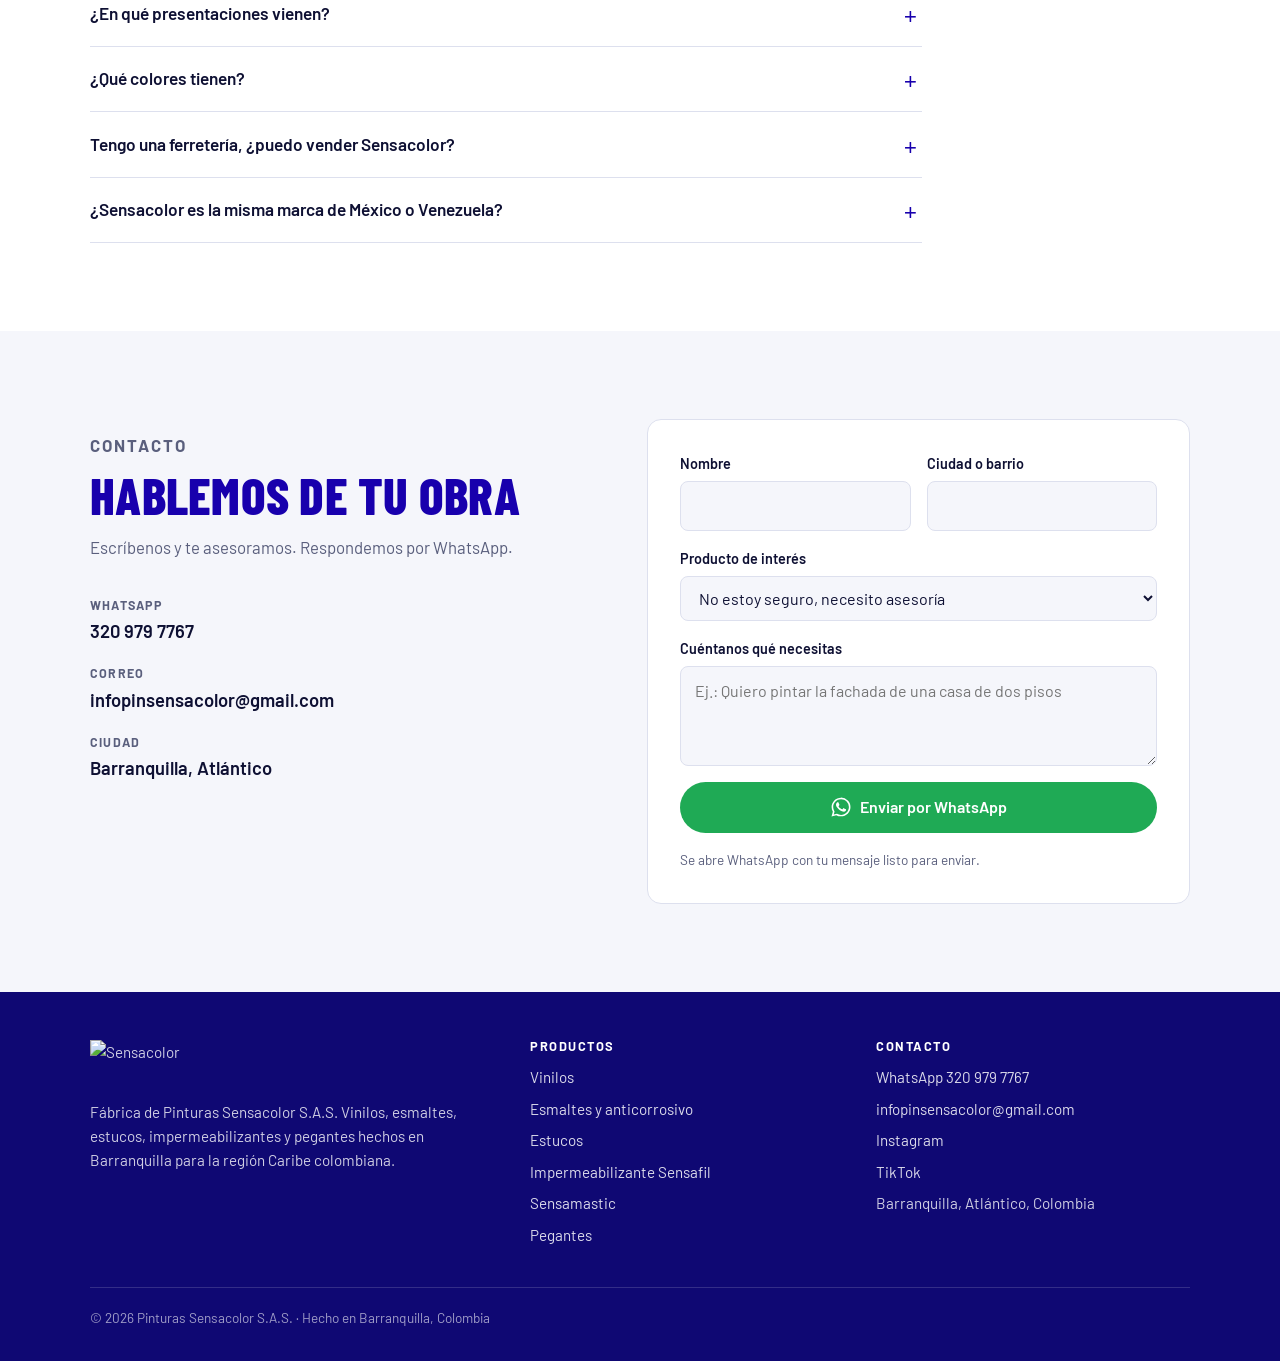
==== commit f7df3bf0: "Add files via upload" ====
--- a/index.html
+++ b/index.html
@@ -1,537 +1,284 @@
 <!DOCTYPE html>
-<html lang="es">
+<html lang="es-CO">
 <head>
 <meta charset="UTF-8">
-<meta name="viewport" content="width=device-width, initial-scale=1.0">
-<title>Pinturas Sensacolor — Fábrica de Pinturas</title>
-<link href="https://fonts.googleapis.com/css2?family=Inter:wght@300;400;500;600;700;900&display=swap" rel="stylesheet">
-<style>
-*,*::before,*::after{box-sizing:border-box;margin:0;padding:0}
-:root{--azul:#1800ad;--azul-claro:#0d7bff;--blanco:#ffffff;--gris-claro:#f5f7fa;--gris-texto:#64748b;--negro:#0f172a}
-body{font-family:'Inter',sans-serif;background:var(--blanco);color:var(--negro);overflow-x:hidden}
-
-/* NAV */
-nav{position:fixed;top:0;left:0;right:0;z-index:100;background:rgba(255,255,255,0.97);backdrop-filter:blur(12px);border-bottom:1px solid rgba(0,0,0,0.08);padding:0 5%;height:75px;display:flex;align-items:center;justify-content:space-between}
-.nav-logo img{height:52px;filter:invert(1) sepia(1) saturate(5) hue-rotate(200deg)}
-.nav-links{display:flex;gap:2rem;list-style:none}
-.nav-links a{text-decoration:none;color:var(--negro);font-size:0.9rem;font-weight:500;transition:color 0.2s}
-.nav-links a:hover{color:var(--azul-claro)}
-.nav-cta{background:var(--azul-claro);color:white!important;padding:0.5rem 1.2rem;border-radius:6px}
-.nav-cta:hover{background:var(--azul)!important}
-
-/* HERO */
-.hero{background:linear-gradient(135deg,var(--azul) 0%,var(--azul-claro) 100%);display:flex;align-items:center;justify-content:center;padding:5rem 5%;position:relative;overflow:hidden;text-align:center}
-.hero::before{content:'';position:absolute;width:600px;height:600px;background:rgba(255,255,255,0.04);border-radius:50%;top:-150px;right:-100px;pointer-events:none}
-.hero::after{content:'';position:absolute;width:400px;height:400px;background:rgba(255,255,255,0.03);border-radius:50%;bottom:-100px;left:5%;pointer-events:none}
-.hero-content{position:relative;z-index:2;max-width:700px}
-.hero-logo{margin-bottom:2rem}
-.hero-logo img{height:110px;filter:brightness(0) invert(1)}
-.hero h1{font-size:clamp(2rem,3.5vw,3rem);font-weight:900;color:white;line-height:1.15;margin-bottom:1rem;letter-spacing:-0.02em}
-.hero h1 span{color:rgba(255,255,255,0.6)}
-.hero-desc{font-size:1rem;color:rgba(255,255,255,0.82);line-height:1.7;margin-bottom:2rem;font-weight:300}
-.hero-btns{display:flex;gap:1rem;flex-wrap:wrap;justify-content:center;margin-bottom:2.5rem}
-.btn-primary{background:white;color:var(--azul);padding:0.85rem 1.8rem;border-radius:8px;font-weight:700;font-size:0.95rem;text-decoration:none;transition:transform 0.2s,box-shadow 0.2s}
-.btn-primary:hover{transform:translateY(-2px);box-shadow:0 8px 25px rgba(0,0,0,0.2)}
-.btn-secondary{background:rgba(255,255,255,0.15);color:white;padding:0.85rem 1.8rem;border-radius:8px;font-weight:600;font-size:0.95rem;text-decoration:none;border:1px solid rgba(255,255,255,0.3)}
-.btn-secondary:hover{background:rgba(255,255,255,0.25)}
-.hero-stats{display:flex;gap:3rem;justify-content:center;padding-top:2rem;border-top:1px solid rgba(255,255,255,0.2)}
-.stat-num{font-size:1.8rem;font-weight:900;color:white;line-height:1}
-.stat-label{font-size:0.75rem;color:rgba(255,255,255,0.65);margin-top:0.3rem}
-
-/* SERVICIOS */
-.servicios{padding:5rem 5%;background:var(--gris-claro)}
-.servicios-grid{display:grid;grid-template-columns:repeat(auto-fit,minmax(220px,1fr));gap:1.5rem;max-width:1100px;margin:0 auto}
-.servicio-card{background:white;border-radius:12px;padding:2rem;text-align:center;border:1px solid rgba(0,0,0,0.06)}
-.servicio-icon{width:48px;height:48px;background:linear-gradient(135deg,var(--azul),var(--azul-claro));border-radius:10px;margin:0 auto 1rem;display:flex;align-items:center;justify-content:center}
-.servicio-icon svg{width:22px;height:22px;fill:white}
-.servicio-card h3{font-size:1rem;font-weight:700;margin-bottom:0.5rem}
-.servicio-card p{font-size:0.85rem;color:var(--gris-texto);line-height:1.5}
-
-/* SECTION HEADER */
-.section-header{text-align:center;margin-bottom:3rem}
-.section-eyebrow{font-size:0.78rem;font-weight:700;letter-spacing:0.12em;text-transform:uppercase;color:var(--azul-claro);margin-bottom:0.8rem}
-.section-header h2{font-size:clamp(1.8rem,3vw,2.5rem);font-weight:900;color:var(--negro);letter-spacing:-0.02em}
-.section-header p{font-size:1rem;color:var(--gris-texto);margin-top:0.8rem;font-weight:300}
-
-/* CATEGORÍAS */
-.categorias{padding:5rem 5%;background:white}
-.categorias-grid{display:grid;grid-template-columns:repeat(auto-fill,minmax(280px,1fr));gap:1.5rem;max-width:1200px;margin:0 auto}
-.categoria-card{border-radius:14px;overflow:hidden;cursor:pointer;transition:transform 0.2s,box-shadow 0.2s;border:1px solid rgba(0,0,0,0.08)}
-.categoria-card:hover{transform:translateY(-4px);box-shadow:0 12px 35px rgba(13,123,255,0.14)}
-.categoria-img{height:180px;overflow:hidden;position:relative}
-.categoria-img img{width:100%;height:100%;object-fit:cover;transition:transform 0.3s}
-.categoria-card:hover .categoria-img img{transform:scale(1.05)}
-.categoria-overlay{position:absolute;inset:0;background:linear-gradient(to top,rgba(0,0,0,0.6) 0%,transparent 60%);display:flex;align-items:flex-end;padding:1rem 1.2rem}
-.categoria-overlay h3{color:white;font-size:1.2rem;font-weight:800}
-.categoria-footer{padding:0.9rem 1.2rem;background:white;display:flex;justify-content:flex-end;align-items:center}
-.categoria-arrow{width:28px;height:28px;background:var(--azul-claro);border-radius:50%;display:flex;align-items:center;justify-content:center}
-.categoria-arrow svg{width:14px;height:14px;fill:white}
-
-/* MODAL */
-.modal-overlay{display:none;position:fixed;inset:0;background:rgba(0,0,0,0.65);z-index:200;align-items:center;justify-content:center;padding:1.5rem}
-.modal-overlay.active{display:flex}
-.modal{background:white;border-radius:16px;max-width:860px;width:100%;max-height:88vh;overflow-y:auto;padding:2.5rem;position:relative}
-.modal-close{position:absolute;top:1.2rem;right:1.2rem;background:var(--gris-claro);border:none;width:36px;height:36px;border-radius:50%;cursor:pointer;font-size:1.1rem;display:flex;align-items:center;justify-content:center;color:var(--negro)}
-.modal-close:hover{background:#e2e8f0}
-.modal-eyebrow{font-size:0.75rem;font-weight:700;letter-spacing:0.1em;text-transform:uppercase;color:var(--azul-claro);margin-bottom:0.4rem}
-.modal h2{font-size:1.7rem;font-weight:900;color:var(--negro);margin-bottom:0.4rem;letter-spacing:-0.02em}
-.modal-desc{font-size:0.95rem;color:var(--gris-texto);margin-bottom:2rem;line-height:1.6}
-.productos-lista{display:grid;gap:1.2rem}
-.producto-item{background:var(--gris-claro);border-radius:12px;overflow:hidden;display:grid;grid-template-columns:130px 1fr auto;align-items:stretch}
-.producto-item-img{width:130px;height:130px;background:white;display:flex;align-items:center;justify-content:center}
-.producto-item-img img{width:100%;height:100%;object-fit:contain;padding:0.5rem}
-.producto-item-body{padding:1.1rem;display:flex;flex-direction:column;justify-content:center;gap:0.4rem}
-.producto-item-body h4{font-size:0.95rem;font-weight:700;color:var(--negro)}
-.producto-item-body p{font-size:0.82rem;color:var(--gris-texto);line-height:1.5}
-.producto-tags{display:flex;gap:0.4rem;flex-wrap:wrap;margin-top:0.4rem}
-.tag{background:white;border:1px solid rgba(0,0,0,0.1);color:var(--negro);font-size:0.7rem;font-weight:600;padding:0.2rem 0.6rem;border-radius:100px}
-.producto-item-cta{padding:1rem;display:flex;align-items:center;justify-content:center;background:white;border-left:1px solid rgba(0,0,0,0.06)}
-.btn-pedir{background:var(--azul-claro);color:white;padding:0.6rem 1.1rem;border-radius:7px;font-weight:700;font-size:0.8rem;text-decoration:none;white-space:nowrap;transition:background 0.2s}
-.btn-pedir:hover{background:var(--azul)}
-.modal-cta{margin-top:2rem;padding-top:1.5rem;border-top:1px solid rgba(0,0,0,0.08);text-align:center}
-.modal-cta p{font-size:0.9rem;color:var(--gris-texto);margin-bottom:1rem}
-.btn-whatsapp-modal{background:#25D366;color:white;padding:0.8rem 2rem;border-radius:8px;font-weight:700;font-size:0.9rem;text-decoration:none;display:inline-block}
-
-/* CONTACTO */
-.contacto-section{padding:5rem 5%;background:var(--gris-claro)}
-.contacto-inner{max-width:600px;margin:0 auto;text-align:center}
-.contacto-inner h2{font-size:clamp(1.8rem,3vw,2.3rem);font-weight:900;color:var(--negro);margin-bottom:0.5rem;letter-spacing:-0.02em}
-.contacto-inner p{font-size:1rem;color:var(--gris-texto);margin-bottom:2rem}
-.contacto-form{background:white;border-radius:16px;padding:2rem;border:1px solid rgba(0,0,0,0.08)}
-.form-group{margin-bottom:1.2rem;text-align:left}
-.form-group label{display:block;font-size:0.85rem;font-weight:600;color:var(--negro);margin-bottom:0.4rem}
-.form-group input,.form-group textarea,.form-group select{width:100%;padding:0.75rem 1rem;border:1px solid rgba(0,0,0,0.12);border-radius:8px;font-family:'Inter',sans-serif;font-size:0.9rem;color:var(--negro);outline:none;transition:border-color 0.2s}
-.form-group input:focus,.form-group textarea:focus,.form-group select:focus{border-color:var(--azul-claro)}
-.form-group textarea{resize:vertical;min-height:100px}
-.btn-submit{width:100%;background:var(--azul-claro);color:white;padding:0.9rem;border:none;border-radius:8px;font-weight:700;font-size:0.95rem;cursor:pointer;transition:background 0.2s;font-family:'Inter',sans-serif}
-.btn-submit:hover{background:var(--azul)}
-.form-success{display:none;background:#f0fdf4;border:1px solid #86efac;border-radius:8px;padding:1rem;text-align:center;color:#166534;font-weight:600;margin-top:1rem;font-size:0.9rem}
-.contacto-btns{display:flex;gap:1rem;justify-content:center;margin-top:1.5rem;flex-wrap:wrap}
-.btn-whatsapp-contact{background:#25D366;color:white;padding:0.85rem 2rem;border-radius:8px;font-weight:700;font-size:0.95rem;text-decoration:none;display:inline-flex;align-items:center;gap:0.5rem;transition:transform 0.2s}
-.btn-whatsapp-contact:hover{transform:translateY(-2px)}
-
-/* CTA */
-.cta-section{padding:5rem 5%;background:linear-gradient(135deg,var(--azul) 0%,var(--azul-claro) 100%);text-align:center}
-.cta-section h2{font-size:clamp(1.8rem,3vw,2.5rem);font-weight:900;color:white;margin-bottom:1rem;letter-spacing:-0.02em}
-.cta-section p{font-size:1.05rem;color:rgba(255,255,255,0.85);margin-bottom:2.5rem;font-weight:300}
-.cta-btns{display:flex;gap:1rem;justify-content:center;flex-wrap:wrap}
-.btn-whatsapp{background:#25D366;color:white;padding:1rem 2.5rem;border-radius:8px;font-weight:700;font-size:1rem;text-decoration:none;display:inline-flex;align-items:center;gap:0.6rem;transition:transform 0.2s}
-.btn-whatsapp:hover{transform:translateY(-2px)}
-.btn-ig{color:white;padding:1rem 2rem;border-radius:8px;font-weight:600;text-decoration:none;background:rgba(255,255,255,0.15);border:1px solid rgba(255,255,255,0.3)}
-
-/* FOOTER */
-footer{background:var(--negro);padding:3rem 5%}
-.footer-inner{max-width:1200px;margin:0 auto;display:flex;justify-content:space-between;align-items:center;flex-wrap:wrap;gap:1.5rem}
-.footer-logo img{height:36px;filter:brightness(0) invert(1);opacity:0.8}
-.footer-links{display:flex;gap:1.5rem}
-.footer-links a{color:rgba(255,255,255,0.6);text-decoration:none;font-size:0.88rem;transition:color 0.2s}
-.footer-links a:hover{color:white}
-.footer-copy{font-size:0.82rem;color:rgba(255,255,255,0.4)}
-
-/* WHATSAPP FLOAT */
-.whatsapp-float{position:fixed;bottom:2rem;right:2rem;background:#25D366;color:white;width:58px;height:58px;border-radius:50%;display:flex;align-items:center;justify-content:center;text-decoration:none;box-shadow:0 4px 20px rgba(37,211,102,0.4);z-index:999;transition:transform 0.2s}
-.whatsapp-float:hover{transform:scale(1.1)}
-.whatsapp-float svg{width:28px;height:28px;fill:white}
-
-@media(max-width:768px){
-  .nav-links{display:none}
-  .hero-stats{gap:1.5rem;flex-wrap:wrap}
-  .footer-inner{flex-direction:column;text-align:center}
-  .footer-links{flex-wrap:wrap;justify-content:center}
-  .producto-item{grid-template-columns:100px 1fr;grid-template-rows:auto auto}
-  .producto-item-img{width:100px;height:100px}
-  .producto-item-cta{grid-column:1/-1;border-left:none;border-top:1px solid rgba(0,0,0,0.06);padding:0.8rem}
-}
-</style>
+<meta name="viewport" content="width=device-width, initial-scale=1.0, viewport-fit=cover">
+<title>Pinturas Sensacolor Colombia | Fábrica de pinturas en Barranquilla</title>
+<meta name="description" content="Pinturas Sensacolor, fábrica colombiana en Barranquilla: vinilos, esmaltes, anticorrosivo, estucos, impermeabilizante Sensafil y pegantes. Directo de fábrica. Pide por WhatsApp.">
+<link rel="canonical" href="https://sensacolor.co/">
+<meta name="theme-color" content="#1800ad">
+<meta property="og:type" content="website">
+<meta property="og:site_name" content="Pinturas Sensacolor">
+<meta property="og:locale" content="es_CO">
+<meta property="og:title" content="Pinturas Sensacolor Colombia | Fábrica de pinturas en Barranquilla">
+<meta property="og:description" content="Pinturas Sensacolor, fábrica colombiana en Barranquilla: vinilos, esmaltes, anticorrosivo, estucos, impermeabilizante Sensafil y pegantes. Directo de fábrica. Pide por WhatsApp.">
+<meta property="og:url" content="https://sensacolor.co/">
+<meta property="og:image" content="https://sensacolor.co/Banner_1.png">
+<meta name="twitter:card" content="summary_large_image">
+<link rel="icon" href="favicon.ico" sizes="any">
+<link rel="icon" type="image/png" sizes="32x32" href="favicon-32.png">
+<link rel="icon" type="image/png" sizes="16x16" href="favicon-16.png">
+<link rel="apple-touch-icon" href="apple-touch-icon.png">
+<link rel="manifest" href="site.webmanifest">
+<link rel="preconnect" href="https://fonts.googleapis.com">
+<link rel="preconnect" href="https://fonts.gstatic.com" crossorigin>
+<link rel="stylesheet" href="https://fonts.googleapis.com/css2?family=Barlow+Condensed:wght@600;700;800&family=Barlow:wght@400;500;600;700&display=swap">
+<link rel="stylesheet" href="styles.css">
+<script type="application/ld+json">[{"@context": "https://schema.org", "@type": "Organization", "@id": "https://sensacolor.co/#organizacion", "name": "Pinturas Sensacolor S.A.S.", "alternateName": ["Sensacolor", "Sensacolor Colombia", "Pinturas Sensacolor"], "url": "https://sensacolor.co/", "logo": "https://sensacolor.co/img/icono-512.png", "image": "https://sensacolor.co/Banner_1.png", "description": "Fábrica colombiana de pinturas en Barranquilla: vinilos, esmaltes, estucos, impermeabilizantes y pegantes.", "telephone": "+57 320 979 7767", "email": "infopinsensacolor@gmail.com", "address": {"@type": "PostalAddress", "addressLocality": "Barranquilla", "addressRegion": "Atlántico", "addressCountry": "CO"}, "areaServed": [{"@type": "City", "name": "Barranquilla"}, {"@type": "AdministrativeArea", "name": "Región Caribe de Colombia"}], "sameAs": ["https://www.instagram.com/pinturasensacolor", "https://www.tiktok.com/@pinturasensacolor"]}, {"@context": "https://schema.org", "@type": "WebSite", "name": "Pinturas Sensacolor", "alternateName": "Sensacolor Colombia", "url": "https://sensacolor.co/", "inLanguage": "es-CO", "publisher": {"@id": "https://sensacolor.co/#organizacion"}}, {"@context": "https://schema.org", "@type": "FAQPage", "mainEntity": [{"@type": "Question", "name": "¿Dónde compro productos Sensacolor?", "acceptedAnswer": {"@type": "Answer", "text": "Puedes pedir directo a la fábrica por WhatsApp al 320 979 7767, o conseguirlos en ferreterías y distribuidores de la región Caribe que trabajan con nosotros. Escríbenos y te decimos cuál te queda más cerca."}}, {"@type": "Question", "name": "¿Hacen entregas en Barranquilla?", "acceptedAnswer": {"@type": "Answer", "text": "Sí. Los pedidos en Barranquilla se pueden entregar el mismo día; aplican términos y condiciones. Escríbenos con tu pedido y tu barrio para confirmarte."}}, {"@type": "Question", "name": "¿En qué presentaciones vienen?", "acceptedAnswer": {"@type": "Answer", "text": "Los vinilos, estucos y Sensafil vienen en galón, ½ cuñete y cuñete. Los esmaltes y el anticorrosivo en galón y ¼ de galón. Los pegantes y el estuco en polvo en bolsa de 25 kg, y la boquilla y el Fijacolor en 2 kg."}}, {"@type": "Question", "name": "¿Qué colores tienen?", "acceptedAnswer": {"@type": "Answer", "text": "Tenemos más de 30 colores para interiores, exteriores y acabados especiales. Pídenos la carta de colores por WhatsApp y te la enviamos."}}, {"@type": "Question", "name": "Tengo una ferretería, ¿puedo vender Sensacolor?", "acceptedAnswer": {"@type": "Answer", "text": "Sí. Trabajamos con ferreterías y distribuidores en toda la región Caribe, con precios por volumen y producto directo de fábrica. Escríbenos y te enviamos la información."}}, {"@type": "Question", "name": "¿Sensacolor es la misma marca de México o Venezuela?", "acceptedAnswer": {"@type": "Answer", "text": "No. Pinturas Sensacolor S.A.S. es una fábrica colombiana con sede en Barranquilla, sin relación con marcas de nombre parecido en otros países."}}]}]</script>
 </head>
 <body>
-
-<!-- NAV -->
-<nav>
-  <div class="nav-logo"><img src="logo.png" alt="Sensacolor"></div>
-  <ul class="nav-links">
-    <li><a href="#productos">Productos</a></li>
-    <li><a href="#contacto">Contacto</a></li>
-    <li><a href="https://wa.me/573209797767" class="nav-cta" target="_blank">Pedir ahora</a></li>
+<a class="saltar" href="#contenido">Saltar al contenido</a>
+<header class="cabecera">
+  <div class="envoltura">
+    <a class="marca" href="index.html" aria-label="Pinturas Sensacolor, inicio"><img src="img/logo-azul.png" alt="Sensacolor" width="775" height="220"></a>
+    <button class="menu-boton" id="menu-boton" aria-expanded="false" aria-controls="menu" aria-label="Abrir menú"><svg viewBox="0 0 24 24" fill="none" stroke="currentColor" stroke-width="2" stroke-linecap="round" aria-hidden="true"><path d="M4 7h16M4 12h16M4 17h16"/></svg></button>
+    <nav class="menu" id="menu" aria-label="Principal">
+      <a href="index.html#productos">Productos</a>
+      <a href="index.html#que-necesitas">¿Qué necesito?</a>
+      <a href="index.html#ferreteros">Ferreteros</a>
+      <a href="index.html#contacto">Contacto</a>
+      <a class="btn btn-wa" href="https://wa.me/573209797767?text=Hola%2C%20quiero%20hacer%20un%20pedido%20de%20Sensacolor" target="_blank" rel="noopener"><svg viewBox="0 0 24 24" aria-hidden="true" fill="currentColor"><path d="M17.47 14.38c-.3-.15-1.76-.87-2.03-.97-.27-.1-.47-.15-.67.15-.2.3-.77.97-.94 1.16-.17.2-.35.22-.65.07-.3-.15-1.26-.46-2.39-1.47-.88-.79-1.48-1.76-1.65-2.06-.17-.3-.02-.46.13-.61.13-.13.3-.35.45-.52.15-.17.2-.3.3-.5.1-.2.05-.37-.02-.52-.07-.15-.67-1.62-.92-2.21-.24-.58-.49-.5-.67-.51h-.57c-.2 0-.52.07-.8.37-.27.3-1.04 1.02-1.04 2.48s1.07 2.88 1.21 3.08c.15.2 2.1 3.2 5.08 4.49.71.31 1.26.49 1.69.63.71.23 1.36.2 1.87.12.57-.08 1.76-.72 2.01-1.41.25-.7.25-1.29.17-1.41-.07-.13-.27-.2-.57-.35zM12.04 21.5h-.01a9.4 9.4 0 0 1-4.79-1.31l-.34-.2-3.56.93.95-3.47-.22-.36a9.39 9.39 0 0 1-1.44-5.01c0-5.19 4.23-9.42 9.43-9.42 2.52 0 4.88.98 6.66 2.76a9.35 9.35 0 0 1 2.76 6.66c0 5.2-4.23 9.42-9.42 9.42zm8.02-17.44A11.26 11.26 0 0 0 12.04.75C5.8.75.72 5.83.72 12.07c0 2 .52 3.94 1.51 5.66L.62 23.25l5.65-1.48a11.3 11.3 0 0 0 5.77 1.47h.01c6.24 0 11.32-5.08 11.32-11.32 0-3.02-1.18-5.87-3.31-8.01z"/></svg>Pedir por WhatsApp</a>
+    </nav>
+  </div>
+</header>
+<main id="contenido">
+
+<section class="hero">
+  <div class="envoltura">
+    <div class="hero-texto">
+      <p class="sello">Fábrica de pinturas en Barranquilla</p>
+      <h1>Colores que transforman, <em>calidad que dura</em></h1>
+      <p class="hero-desc">Vinilos, esmaltes, estucos, impermeabilizantes y pegantes hechos en nuestra fábrica de Barranquilla. Directo de fábrica, sin intermediarios, para toda la región Caribe colombiana.</p>
+      <div class="hero-acciones">
+        <a class="btn btn-wa" href="https://wa.me/573209797767?text=Hola%2C%20quiero%20hacer%20un%20pedido%20de%20Sensacolor" target="_blank" rel="noopener"><svg viewBox="0 0 24 24" aria-hidden="true" fill="currentColor"><path d="M17.47 14.38c-.3-.15-1.76-.87-2.03-.97-.27-.1-.47-.15-.67.15-.2.3-.77.97-.94 1.16-.17.2-.35.22-.65.07-.3-.15-1.26-.46-2.39-1.47-.88-.79-1.48-1.76-1.65-2.06-.17-.3-.02-.46.13-.61.13-.13.3-.35.45-.52.15-.17.2-.3.3-.5.1-.2.05-.37-.02-.52-.07-.15-.67-1.62-.92-2.21-.24-.58-.49-.5-.67-.51h-.57c-.2 0-.52.07-.8.37-.27.3-1.04 1.02-1.04 2.48s1.07 2.88 1.21 3.08c.15.2 2.1 3.2 5.08 4.49.71.31 1.26.49 1.69.63.71.23 1.36.2 1.87.12.57-.08 1.76-.72 2.01-1.41.25-.7.25-1.29.17-1.41-.07-.13-.27-.2-.57-.35zM12.04 21.5h-.01a9.4 9.4 0 0 1-4.79-1.31l-.34-.2-3.56.93.95-3.47-.22-.36a9.39 9.39 0 0 1-1.44-5.01c0-5.19 4.23-9.42 9.43-9.42 2.52 0 4.88.98 6.66 2.76a9.35 9.35 0 0 1 2.76 6.66c0 5.2-4.23 9.42-9.42 9.42zm8.02-17.44A11.26 11.26 0 0 0 12.04.75C5.8.75.72 5.83.72 12.07c0 2 .52 3.94 1.51 5.66L.62 23.25l5.65-1.48a11.3 11.3 0 0 0 5.77 1.47h.01c6.24 0 11.32-5.08 11.32-11.32 0-3.02-1.18-5.87-3.31-8.01z"/></svg>Pedir por WhatsApp</a>
+        <a class="btn btn-borde" href="#productos">Ver productos</a>
+      </div>
+      <p class="hero-nota">Pide hoy y recibe el mismo día en Barranquilla*. <span style="opacity:.7">*Aplican términos y condiciones.</span></p>
+    </div>
+    <figure class="vitrina">
+      <img src="img/Esmalte_Pro_recorte.webp" alt="Esmalte Pro Sensacolor 2 en 1" width="472" height="573" class="lado">
+      <img src="img/Vinilo_Tipo_1_recorte.webp" alt="Vinilo Tipo 1 Sensacolor ultra lavable" width="587" height="671" class="centro">
+      <img src="img/Impermeabilizante_Sensafil_recorte.webp" alt="Impermeabilizante Sensafil" width="517" height="593" class="lado">
+      <figcaption>Hecho en Colombia</figcaption>
+    </figure>
+  </div>
+</section>
+
+<section class="cifras" aria-label="Sensacolor en cifras">
+  <ul class="envoltura">
+    <li><strong>+17</strong><span>años fabricando pintura</span></li>
+    <li><strong>100%</strong><span>hecho en Colombia</span></li>
+    <li><strong>+30</strong><span>colores disponibles</span></li>
+    <li><strong>6</strong><span>líneas de producto</span></li>
   </ul>
-</nav>
-
-<!-- SLIDER -->
-<section style="margin-top:75px;position:relative;overflow:hidden;background:#000">
-  <div id="slider" style="display:flex;transition:transform 0.5s ease;will-change:transform">
-    <div style="min-width:100%;cursor:pointer" onclick="window.open('https://wa.me/573209797767','_blank')">
-      <img src="Banner_1.png" alt="Sensacolor" style="width:100%;display:block;max-height:630px;object-fit:cover">
-    </div>
-    <div style="min-width:100%;cursor:pointer" onclick="window.open('https://wa.me/573209797767','_blank')">
-      <img src="Banner_2.png" alt="Pide ahora" style="width:100%;display:block;max-height:630px;object-fit:cover">
-    </div>
-    <div style="min-width:100%;cursor:pointer" onclick="abrirModal('sensamastic')">
-      <img src="Banner_3.png" alt="Sensamastic" style="width:100%;display:block;max-height:630px;object-fit:cover">
-    </div>
-    <div style="min-width:100%;cursor:pointer" onclick="abrirModal('sensafil')">
-      <img src="Banner_4.png" alt="Sensafil" style="width:100%;display:block;max-height:630px;object-fit:cover">
-    </div>
-  </div>
-  <button onclick="moverSlider(-1)" style="position:absolute;top:50%;left:1.2rem;transform:translateY(-50%);background:rgba(0,0,0,0.45);border:none;color:white;width:44px;height:44px;border-radius:50%;font-size:1.3rem;cursor:pointer;display:flex;align-items:center;justify-content:center;z-index:10">&#8249;</button>
-  <button onclick="moverSlider(1)" style="position:absolute;top:50%;right:1.2rem;transform:translateY(-50%);background:rgba(0,0,0,0.45);border:none;color:white;width:44px;height:44px;border-radius:50%;font-size:1.3rem;cursor:pointer;display:flex;align-items:center;justify-content:center;z-index:10">&#8250;</button>
-  <div id="dots" style="position:absolute;bottom:1rem;left:50%;transform:translateX(-50%);display:flex;gap:0.5rem;z-index:10">
-    <button onclick="irASlide(0)" class="dot" style="width:10px;height:10px;border-radius:50%;border:none;cursor:pointer;background:white;opacity:1"></button>
-    <button onclick="irASlide(1)" class="dot" style="width:10px;height:10px;border-radius:50%;border:none;cursor:pointer;background:white;opacity:0.45"></button>
-    <button onclick="irASlide(2)" class="dot" style="width:10px;height:10px;border-radius:50%;border:none;cursor:pointer;background:white;opacity:0.45"></button>
-    <button onclick="irASlide(3)" class="dot" style="width:10px;height:10px;border-radius:50%;border:none;cursor:pointer;background:white;opacity:0.45"></button>
-  </div>
-</section>
-
-<!-- HERO -->
-<section class="hero">
-  <div class="hero-content">
-    <div class="hero-logo"><img src="logo.png" alt="Sensacolor"></div>
-    <h1>Fábrica de Pinturas <span>Sensacolor S.A.S.</span></h1>
-    <p class="hero-desc">Vinilos, esmaltes, estucos e impermeabilizantes de calidad directamente de fábrica. Con presencia en toda la región Caribe colombiana.</p>
-    <div class="hero-btns">
-      <a href="#productos" class="btn-primary">Ver productos</a>
-      <a href="https://wa.me/573209797767" class="btn-secondary" target="_blank">Escribir por WhatsApp</a>
-    </div>
-    <div class="hero-stats">
-      <div><div class="stat-num">+17</div><div class="stat-label">Años de experiencia</div></div>
-      <div><div class="stat-num">100%</div><div class="stat-label">Hecho en Colombia</div></div>
-      <div><div class="stat-num">30+</div><div class="stat-label">Colores disponibles</div></div>
-    </div>
-  </div>
-</section>
-
-<!-- SERVICIOS -->
-<section class="servicios">
-  <div class="servicios-grid">
-    <div class="servicio-card">
-      <div class="servicio-icon"><svg viewBox="0 0 24 24"><path d="M19 3H5a2 2 0 00-2 2v14a2 2 0 002 2h14a2 2 0 002-2V5a2 2 0 00-2-2zm-7 14H8v-2h4v2zm4-4H8v-2h8v2zm0-4H8V7h8v2z"/></svg></div>
-      <h3>Directo de fábrica</h3>
-      <p>Sin intermediarios. Precio justo y producto fresco directo de producción.</p>
-    </div>
-    <div class="servicio-card">
-      <div class="servicio-icon"><svg viewBox="0 0 24 24"><path d="M20 8h-3V4H3c-1.1 0-2 .9-2 2v11h2c0 1.66 1.34 3 3 3s3-1.34 3-3h6c0 1.66 1.34 3 3 3s3-1.34 3-3h2v-5l-3-4zM6 18.5c-.83 0-1.5-.67-1.5-1.5s.67-1.5 1.5-1.5 1.5.67 1.5 1.5-.67 1.5-1.5 1.5zm13.5-9l1.96 2.5H17V9.5h2.5zm-1.5 9c-.83 0-1.5-.67-1.5-1.5s.67-1.5 1.5-1.5 1.5.67 1.5 1.5-.67 1.5-1.5 1.5z"/></svg></div>
-      <h3>Distribución regional</h3>
-      <p>Llegamos a ferreterías y distribuidores en toda la región Caribe colombiana.</p>
-    </div>
-    <div class="servicio-card">
-      <div class="servicio-icon"><svg viewBox="0 0 24 24"><path d="M12 2C6.48 2 2 6.48 2 12s4.48 10 10 10 10-4.48 10-10S17.52 2 12 2zm-2 15l-5-5 1.41-1.41L10 14.17l7.59-7.59L19 8l-9 9z"/></svg></div>
-      <h3>Calidad garantizada</h3>
-      <p>Formulados y controlados en nuestra planta de producción propia.</p>
-    </div>
-    <div class="servicio-card">
-      <div class="servicio-icon"><svg viewBox="0 0 24 24"><path d="M12 2l3.09 6.26L22 9.27l-5 4.87 1.18 6.88L12 17.77l-6.18 3.25L7 14.14 2 9.27l6.91-1.01L12 2z"/></svg></div>
-      <h3>+30 colores</h3>
-      <p>Amplia paleta para interiores, exteriores y acabados especiales.</p>
-    </div>
-  </div>
-</section>
-
-<!-- FERRETEROS -->
-<section style="background:linear-gradient(135deg,#0f172a 0%,#1800ad 100%);padding:4rem 5%;position:relative;overflow:hidden">
-  <div style="position:absolute;width:500px;height:500px;background:rgba(255,255,255,0.03);border-radius:50%;top:-150px;right:-100px;pointer-events:none"></div>
-  <div style="max-width:900px;margin:0 auto;display:grid;grid-template-columns:1fr auto;align-items:center;gap:3rem;position:relative;z-index:2">
+</section>
+
+<section class="seccion papel" id="que-necesitas">
+  <div class="envoltura">
+    <div class="encabezado">
+      <p class="eyebrow">Guía rápida</p>
+      <h2>¿Qué vas a hacer?</h2>
+      <p>Elige tu trabajo y te llevamos al producto indicado.</p>
+    </div>
+    <div class="guia">
+<a class="muestra" href="vinilos.html" style="--c:#1800ad">
+  <span class="franja">Exterior</span>
+  <span class="cuerpo"><h3>Pintar una fachada</h3><p>Vinilo Tipo 1, ultra lavable y resistente al sol y la lluvia.</p><span class="ir">Ver productos →</span></span>
+</a>
+<a class="muestra" href="vinilos.html" style="--c:#4b3fd6">
+  <span class="franja">Interior</span>
+  <span class="cuerpo"><h3>Pintar paredes por dentro</h3><p>Vinilo Tipo 2, buena cobertura y rendimiento.</p><span class="ir">Ver productos →</span></span>
+</a>
+<a class="muestra" href="esmaltes-anticorrosivo.html" style="--c:#1f6b45">
+  <span class="franja">Metal</span>
+  <span class="cuerpo"><h3>Proteger rejas y portones</h3><p>Esmalte Pro 2 en 1 o anticorrosivo + esmalte.</p><span class="ir">Ver productos →</span></span>
+</a>
+<a class="muestra" href="estucos.html" style="--c:#8a8f9c">
+  <span class="franja">Paredes</span>
+  <span class="cuerpo"><h3>Dejar la pared lisa</h3><p>Estuco acrílico listo o en polvo antes de pintar.</p><span class="ir">Ver productos →</span></span>
+</a>
+<a class="muestra" href="impermeabilizante-sensafil.html" style="--c:#0b1d4a">
+  <span class="franja">Techos</span>
+  <span class="cuerpo"><h3>Acabar con las filtraciones</h3><p>Sensafil, impermeabilizante elástico sin soplete.</p><span class="ir">Ver productos →</span></span>
+</a>
+<a class="muestra" href="sensamastic.html" style="--c:#e39a22">
+  <span class="franja">Drywall</span>
+  <span class="cuerpo"><h3>Tapar juntas de drywall</h3><p>Sensamastic, masilla plástica para juntas.</p><span class="ir">Ver productos →</span></span>
+</a>
+<a class="muestra" href="pegantes.html" style="--c:#2f63c9">
+  <span class="franja">Pisos</span>
+  <span class="cuerpo"><h3>Pegar cerámica o porcelanato</h3><p>Pegantes PegaColor y boquilla con látex.</p><span class="ir">Ver productos →</span></span>
+</a>
+<a class="muestra" href="https://wa.me/573209797767?text=Hola%2C%20no%20s%C3%A9%20qu%C3%A9%20producto%20necesito.%20Les%20cuento%20mi%20caso%3A" target="_blank" rel="noopener" style="--c:#1faa55">
+  <span class="franja">Asesoría</span>
+  <span class="cuerpo"><h3>No sé qué necesito</h3><p>Mándanos una foto por WhatsApp y te asesoramos.</p><span class="ir">Escribir por WhatsApp →</span></span>
+</a>
+    </div>
+  </div>
+</section>
+
+<section class="seccion" id="productos">
+  <div class="envoltura">
+    <div class="encabezado">
+      <p class="eyebrow">Catálogo</p>
+      <h2>Nuestros productos</h2>
+      <p>Seis líneas formuladas y controladas en nuestra planta.</p>
+    </div>
+    <div class="categorias">
+<a class="categoria" href="vinilos.html"><img src="img/Vinilos.webp" alt="Vinilos Sensacolor" width="800" height="400" loading="lazy"><span class="rotulo"><h3>Vinilos</h3><span>Tipo 1 ultra lavable y Tipo 2 para interiores</span></span></a>
+<a class="categoria" href="esmaltes-anticorrosivo.html"><img src="img/Esmaltes.webp" alt="Esmaltes y anticorrosivo Sensacolor" width="800" height="400" loading="lazy"><span class="rotulo"><h3>Esmaltes y anticorrosivo</h3><span>Para rejas, puertas y estructuras metálicas</span></span></a>
+<a class="categoria" href="estucos.html"><img src="img/Estucos.webp" alt="Estucos Sensacolor" width="800" height="400" loading="lazy"><span class="rotulo"><h3>Estucos</h3><span>La base lisa antes de pintar</span></span></a>
+<a class="categoria" href="impermeabilizante-sensafil.html"><img src="img/Cover_Sensafil.webp" alt="Impermeabilizante Sensafil Sensacolor" width="800" height="400" loading="lazy"><span class="rotulo"><h3>Impermeabilizante Sensafil</h3><span>Adiós a las filtraciones, sin soplete</span></span></a>
+<a class="categoria" href="sensamastic.html"><img src="img/Cover_Sensamastic.webp" alt="Sensamastic Sensacolor" width="800" height="400" loading="lazy"><span class="rotulo"><h3>Sensamastic</h3><span>Masilla para juntas y drywall</span></span></a>
+<a class="categoria" href="pegantes.html"><img src="img/Pegantes.webp" alt="Pegantes Sensacolor" width="800" height="400" loading="lazy"><span class="rotulo"><h3>Pegantes</h3><span>Cerámica, porcelanato y boquilla</span></span></a>
+    </div>
+  </div>
+</section>
+
+<section class="seccion papel" aria-labelledby="destacados-titulo">
+  <div class="envoltura">
+    <div class="encabezado">
+      <p class="eyebrow">Destacados</p>
+      <h2 id="destacados-titulo">Lo que más nos piden</h2>
+    </div>
+    <div class="carrusel" id="carrusel">
+      <div class="pista">
+<a href="https://wa.me/573209797767?text=Hola%2C%20quiero%20hacer%20un%20pedido%20de%20Sensacolor" target="_blank" rel="noopener"><img src="img/Banner_1.webp" alt="Sensacolor: colores que transforman, calidad que dura. Vinilos, esmaltes, anticorrosivos, estucos y pegantes" width="1200" height="630"></a>
+<a href="https://wa.me/573209797767?text=Hola%2C%20quiero%20hacer%20un%20pedido%20de%20Sensacolor" target="_blank" rel="noopener"><img src="img/Banner_2.webp" alt="Pide ahora por WhatsApp y recibe el mismo día en Barranquilla" width="1200" height="630" loading="lazy"></a>
+<a href="sensamastic.html"><img src="img/Banner_3.webp" alt="Sensamastic, masilla plástica para juntas: máxima adherencia, fácil aplicación, ideal para juntas y resanes" width="1200" height="630" loading="lazy"></a>
+<a href="impermeabilizante-sensafil.html"><img src="img/Banner_4.webp" alt="Sensafil impermeabilizante acrílico y elástico" width="1200" height="630" loading="lazy"></a>
+      </div>
+      <button class="flecha izq" type="button" aria-label="Anterior">‹</button>
+      <button class="flecha der" type="button" aria-label="Siguiente">›</button>
+    </div>
+    <div class="puntos" id="puntos"></div>
+  </div>
+</section>
+
+<section class="seccion" aria-labelledby="porque-titulo">
+  <div class="envoltura">
+    <div class="encabezado">
+      <p class="eyebrow">Por qué Sensacolor</p>
+      <h2 id="porque-titulo">Directo de fábrica</h2>
+    </div>
+    <div class="razones">
+      <div><h3>Sin intermediarios</h3><p>Precio justo y producto fresco, directo de producción.</p></div>
+      <div><h3>Planta propia</h3><p>Formulamos y controlamos la calidad de cada lote en nuestra fábrica de Barranquilla.</p></div>
+      <div><h3>Hecho para la costa</h3><p>Productos pensados para el sol, la lluvia y la humedad del Caribe.</p></div>
+      <div><h3>Asesoría real</h3><p>Te atendemos por WhatsApp y te ayudamos a elegir el producto correcto.</p></div>
+    </div>
+  </div>
+</section>
+
+<section class="seccion papel" id="ferreteros">
+  <div class="envoltura">
+    <div class="ferreteros">
+      <div>
+        <p class="eyebrow" style="color:var(--oro)">Para ferreterías y distribuidores</p>
+        <h2>Vende Sensacolor en tu negocio</h2>
+        <p>Trabajamos con ferreterías y distribuidores en toda la región Caribe, con el respaldo de una marca con más de 17 años en el mercado.</p>
+        <a class="btn btn-blanco" href="https://wa.me/573209797767?text=Hola%2C%20soy%20ferretero%20y%20quiero%20ofrecer%20Sensacolor%20en%20mi%20negocio" target="_blank" rel="noopener">Quiero ser distribuidor</a>
+      </div>
+      <ul>
+        <li>Precios por volumen</li>
+        <li>Producto directo de fábrica</li>
+        <li>Línea completa: pintura, estuco, impermeabilizante y pegantes</li>
+        <li>Atención directa por WhatsApp</li>
+      </ul>
+    </div>
+  </div>
+</section>
+
+<section class="seccion" aria-labelledby="faq-titulo">
+  <div class="envoltura">
+    <div class="encabezado">
+      <p class="eyebrow">Preguntas frecuentes</p>
+      <h2 id="faq-titulo">Lo que nos preguntan</h2>
+    </div>
+    <div class="preguntas">
+<details><summary>¿Dónde compro productos Sensacolor?</summary><p>Puedes pedir directo a la fábrica por WhatsApp al 320 979 7767, o conseguirlos en ferreterías y distribuidores de la región Caribe que trabajan con nosotros. Escríbenos y te decimos cuál te queda más cerca.</p></details>
+<details><summary>¿Hacen entregas en Barranquilla?</summary><p>Sí. Los pedidos en Barranquilla se pueden entregar el mismo día; aplican términos y condiciones. Escríbenos con tu pedido y tu barrio para confirmarte.</p></details>
+<details><summary>¿En qué presentaciones vienen?</summary><p>Los vinilos, estucos y Sensafil vienen en galón, ½ cuñete y cuñete. Los esmaltes y el anticorrosivo en galón y ¼ de galón. Los pegantes y el estuco en polvo en bolsa de 25 kg, y la boquilla y el Fijacolor en 2 kg.</p></details>
+<details><summary>¿Qué colores tienen?</summary><p>Tenemos más de 30 colores para interiores, exteriores y acabados especiales. Pídenos la carta de colores por WhatsApp y te la enviamos.</p></details>
+<details><summary>Tengo una ferretería, ¿puedo vender Sensacolor?</summary><p>Sí. Trabajamos con ferreterías y distribuidores en toda la región Caribe, con precios por volumen y producto directo de fábrica. Escríbenos y te enviamos la información.</p></details>
+<details><summary>¿Sensacolor es la misma marca de México o Venezuela?</summary><p>No. Pinturas Sensacolor S.A.S. es una fábrica colombiana con sede en Barranquilla, sin relación con marcas de nombre parecido en otros países.</p></details>
+    </div>
+  </div>
+</section>
+
+<section class="seccion papel" id="contacto">
+  <div class="envoltura contacto">
     <div>
-      <div style="display:inline-block;background:rgba(255,255,255,0.12);color:rgba(255,255,255,0.9);font-size:0.75rem;font-weight:700;letter-spacing:0.1em;text-transform:uppercase;padding:0.4rem 1rem;border-radius:100px;border:1px solid rgba(255,255,255,0.2);margin-bottom:1.2rem">Para ferreterías y distribuidores</div>
-      <h2 style="font-size:clamp(1.6rem,2.5vw,2.4rem);font-weight:900;color:white;line-height:1.15;margin-bottom:1rem;letter-spacing:-0.02em">¿Eres ferretero o distribuidor? <span style="color:rgba(255,255,255,0.6)">Ofrece Sensacolor en tu negocio.</span></h2>
-      <p style="font-size:1rem;color:rgba(255,255,255,0.75);line-height:1.7;font-weight:300">Trabajamos con ferreterías y distribuidores en toda la región Caribe. Precios por volumen, producto directo de fábrica y respaldo de una marca con más de 17 años en el mercado.</p>
-    </div>
-    <div style="flex-shrink:0;text-align:center">
-      <a href="https://wa.me/573209797767?text=Hola,%20soy%20ferretero%20y%20quiero%20ofrecer%20Sensacolor%20en%20mi%20negocio" target="_blank" style="display:inline-block;background:#25D366;color:white;padding:1.1rem 2.2rem;border-radius:10px;font-weight:700;font-size:1rem;text-decoration:none;white-space:nowrap;box-shadow:0 4px 20px rgba(37,211,102,0.3)">Escríbenos ahora</a>
-    </div>
-  </div>
-</section>
-
-<!-- CATEGORÍAS -->
-<section class="categorias" id="productos">
-  <div class="section-header">
-    <div class="section-eyebrow">Catálogo completo</div>
-    <h2>Nuestros productos</h2>
-    <p>Selecciona una categoría para ver los productos disponibles</p>
-  </div>
-  <div class="categorias-grid">
-    <div class="categoria-card" onclick="abrirModal('vinilos')">
-      <div class="categoria-img"><img src="Vinilos.png" alt="Vinilos"><div class="categoria-overlay"><h3>Vinilos</h3></div></div>
-      <div class="categoria-footer"><div class="categoria-arrow"><svg viewBox="0 0 24 24"><path d="M8.59 16.59L13.17 12 8.59 7.41 10 6l6 6-6 6z"/></svg></div></div>
-    </div>
-    <div class="categoria-card" onclick="abrirModal('esmaltes')">
-      <div class="categoria-img"><img src="Esmaltes.png" alt="Esmaltes"><div class="categoria-overlay"><h3>Esmaltes y Anticorrosivo</h3></div></div>
-      <div class="categoria-footer"><div class="categoria-arrow"><svg viewBox="0 0 24 24"><path d="M8.59 16.59L13.17 12 8.59 7.41 10 6l6 6-6 6z"/></svg></div></div>
-    </div>
-    <div class="categoria-card" onclick="abrirModal('estucos')">
-      <div class="categoria-img"><img src="Estucos.png" alt="Estucos"><div class="categoria-overlay"><h3>Estucos</h3></div></div>
-      <div class="categoria-footer"><div class="categoria-arrow"><svg viewBox="0 0 24 24"><path d="M8.59 16.59L13.17 12 8.59 7.41 10 6l6 6-6 6z"/></svg></div></div>
-    </div>
-    <div class="categoria-card" onclick="abrirModal('sensafil')">
-      <div class="categoria-img"><img src="Cover_Sensafil.png" alt="Sensafil"><div class="categoria-overlay"><h3>Impermeabilizante Sensafil</h3></div></div>
-      <div class="categoria-footer"><div class="categoria-arrow"><svg viewBox="0 0 24 24"><path d="M8.59 16.59L13.17 12 8.59 7.41 10 6l6 6-6 6z"/></svg></div></div>
-    </div>
-    <div class="categoria-card" onclick="abrirModal('sensamastic')">
-      <div class="categoria-img"><img src="Cover_Sensamastic.png" alt="Sensamastic"><div class="categoria-overlay"><h3>Sensamastic</h3></div></div>
-      <div class="categoria-footer"><div class="categoria-arrow"><svg viewBox="0 0 24 24"><path d="M8.59 16.59L13.17 12 8.59 7.41 10 6l6 6-6 6z"/></svg></div></div>
-    </div>
-    <div class="categoria-card" onclick="abrirModal('pegantes')">
-      <div class="categoria-img"><img src="Pegantes.png" alt="Pegantes"><div class="categoria-overlay"><h3>Pegantes</h3></div></div>
-      <div class="categoria-footer"><div class="categoria-arrow"><svg viewBox="0 0 24 24"><path d="M8.59 16.59L13.17 12 8.59 7.41 10 6l6 6-6 6z"/></svg></div></div>
-    </div>
-  </div>
-</section>
-
-<!-- MODAL VINILOS -->
-<div class="modal-overlay" id="modal-vinilos">
-  <div class="modal">
-    <button class="modal-close" onclick="cerrarModal('vinilos')">✕</button>
-    <div class="modal-eyebrow">Categoría</div>
-    <h2>Vinilos</h2>
-    <p class="modal-desc">Pinturas vinílicas para interiores y exteriores con amplia paleta de colores.</p>
-    <div class="productos-lista">
-      <div class="producto-item">
-        <div class="producto-item-img"><img src="Vinilo_Tipo_1.png" alt="Vinilo Tipo 1"></div>
-        <div class="producto-item-body"><h4>Vinilo Tipo 1 — Ultra Lavable</h4><p>Para uso exterior e interior. Máxima resistencia al sol, lluvia y desgaste.</p><div class="producto-tags"><span class="tag">Galón</span><span class="tag">1/2 Cuñete</span><span class="tag">Cuñete</span></div></div>
-        <div class="producto-item-cta"><a href="https://wa.me/573209797767?text=Hola,%20quiero%20información%20sobre%20el%20Vinilo%20Tipo%201" class="btn-pedir" target="_blank">Pedir ahora</a></div>
-      </div>
-      <div class="producto-item">
-        <div class="producto-item-img"><img src="Vinilo_Tipo_2.png" alt="Vinilo Tipo 2"></div>
-        <div class="producto-item-body"><h4>Vinilo Tipo 2 — Rendimiento Óptimo</h4><p>Para uso interior. Alta durabilidad, excelente cobertura y rendimiento óptimo.</p><div class="producto-tags"><span class="tag">Galón</span><span class="tag">1/2 Cuñete</span><span class="tag">Cuñete</span></div></div>
-        <div class="producto-item-cta"><a href="https://wa.me/573209797767?text=Hola,%20quiero%20información%20sobre%20el%20Vinilo%20Tipo%202" class="btn-pedir" target="_blank">Pedir ahora</a></div>
-      </div>
-    </div>
-    <div class="modal-cta"><p>¿Dudas sobre cuál vinilo necesitas?</p><a href="https://wa.me/573209797767?text=Hola,%20necesito%20asesoría%20sobre%20vinilos%20Sensacolor" class="btn-whatsapp-modal" target="_blank">Asesoría por WhatsApp</a></div>
-  </div>
-</div>
-
-<!-- MODAL ESMALTES -->
-<div class="modal-overlay" id="modal-esmaltes">
-  <div class="modal">
-    <button class="modal-close" onclick="cerrarModal('esmaltes')">✕</button>
-    <div class="modal-eyebrow">Categoría</div>
-    <h2>Esmaltes y Anticorrosivo</h2>
-    <p class="modal-desc">Protección y acabado de alto rendimiento para madera, metal y superficies duras.</p>
-    <div class="productos-lista">
-      <div class="producto-item">
-        <div class="producto-item-img"><img src="Esmalte.png" alt="Esmalte"></div>
-        <div class="producto-item-body"><h4>Esmalte — Protección Duradera</h4><p>Para estructuras metálicas, puertas, portones, ventanas, rejas y marcos.</p><div class="producto-tags"><span class="tag">Galón</span><span class="tag">1/4</span></div></div>
-        <div class="producto-item-cta"><a href="https://wa.me/573209797767?text=Hola,%20quiero%20información%20sobre%20el%20Esmalte" class="btn-pedir" target="_blank">Pedir ahora</a></div>
-      </div>
-      <div class="producto-item">
-        <div class="producto-item-img"><img src="Esmalte_Pro.png" alt="Esmalte Pro"></div>
-        <div class="producto-item-body"><h4>Esmalte Pro — 2 en 1</h4><p>Esmalte y anticorrosivo en uno. Más práctico y económico. Exterior e interior.</p><div class="producto-tags"><span class="tag">Galón</span><span class="tag">1/4</span></div></div>
-        <div class="producto-item-cta"><a href="https://wa.me/573209797767?text=Hola,%20quiero%20información%20sobre%20el%20Esmalte%20Pro" class="btn-pedir" target="_blank">Pedir ahora</a></div>
-      </div>
-      <div class="producto-item">
-        <div class="producto-item-img"><img src="Anticorrosivo.png" alt="Anticorrosivo"></div>
-        <div class="producto-item-body"><h4>Anticorrosivo — Erradica la Corrosión</h4><p>Protección superior para estructuras metálicas. Alta adherencia y resistencia extrema.</p><div class="producto-tags"><span class="tag">Galón</span><span class="tag">1/4</span></div></div>
-        <div class="producto-item-cta"><a href="https://wa.me/573209797767?text=Hola,%20quiero%20información%20sobre%20el%20Anticorrosivo" class="btn-pedir" target="_blank">Pedir ahora</a></div>
-      </div>
-    </div>
-    <div class="modal-cta"><p>¿Necesitas más información?</p><a href="https://wa.me/573209797767?text=Hola,%20necesito%20asesoría%20sobre%20esmaltes%20Sensacolor" class="btn-whatsapp-modal" target="_blank">Consultar por WhatsApp</a></div>
-  </div>
-</div>
-
-<!-- MODAL ESTUCOS -->
-<div class="modal-overlay" id="modal-estucos">
-  <div class="modal">
-    <button class="modal-close" onclick="cerrarModal('estucos')">✕</button>
-    <div class="modal-eyebrow">Categoría</div>
-    <h2>Estucos</h2>
-    <p class="modal-desc">Base perfecta antes de pintar. Formulaciones para interior, exterior y en polvo.</p>
-    <div class="productos-lista">
-      <div class="producto-item">
-        <div class="producto-item-img"><img src="Estuco_Exterior.png" alt="Estuco Exterior"></div>
-        <div class="producto-item-body"><h4>Estuco Acrílico Exterior e Interior</h4><p>Resistente al clima. Alta adherencia y acabado liso.</p><div class="producto-tags"><span class="tag">Galón</span><span class="tag">1/2 Cuñete</span><span class="tag">Cuñete</span></div></div>
-        <div class="producto-item-cta"><a href="https://wa.me/573209797767?text=Hola,%20quiero%20información%20sobre%20el%20Estuco%20Exterior" class="btn-pedir" target="_blank">Pedir ahora</a></div>
-      </div>
-      <div class="producto-item">
-        <div class="producto-item-img"><img src="Estuco_Interior.png" alt="Estuco Interior"></div>
-        <div class="producto-item-body"><h4>Estuco Acrílico Interior</h4><p>Secado rápido, fácil de lijar y acabado fino. Ideal para interiores.</p><div class="producto-tags"><span class="tag">Galón</span><span class="tag">1/2 Cuñete</span><span class="tag">Cuñete</span></div></div>
-        <div class="producto-item-cta"><a href="https://wa.me/573209797767?text=Hola,%20quiero%20información%20sobre%20el%20Estuco%20Interior" class="btn-pedir" target="_blank">Pedir ahora</a></div>
-      </div>
-      <div class="producto-item">
-        <div class="producto-item-img"><img src="Estuco_Polvo.png" alt="Estuco en Polvo"></div>
-        <div class="producto-item-body"><h4>Estuco Acrílico en Polvo</h4><p>Exterior, interior o base. Alta resistencia, fácil aplicación. 25 kg.</p><div class="producto-tags"><span class="tag">Bolsa 25 kg</span><span class="tag">Exterior</span><span class="tag">Interior</span><span class="tag">Base</span></div></div>
-        <div class="producto-item-cta"><a href="https://wa.me/573209797767?text=Hola,%20quiero%20información%20sobre%20el%20Estuco%20en%20Polvo" class="btn-pedir" target="_blank">Pedir ahora</a></div>
-      </div>
-    </div>
-    <div class="modal-cta"><p>¿Dudas sobre qué estuco necesitas?</p><a href="https://wa.me/573209797767?text=Hola,%20necesito%20asesoría%20sobre%20estucos%20Sensacolor" class="btn-whatsapp-modal" target="_blank">Consultar por WhatsApp</a></div>
-  </div>
-</div>
-
-<!-- MODAL SENSAFIL -->
-<div class="modal-overlay" id="modal-sensafil">
-  <div class="modal">
-    <button class="modal-close" onclick="cerrarModal('sensafil')">✕</button>
-    <div class="modal-eyebrow">Categoría</div>
-    <h2>Impermeabilizante Sensafil</h2>
-    <p class="modal-desc">Protección total contra filtraciones. Acrílico y elástico para techos, terrazas, culatas y baños.</p>
-    <div class="productos-lista">
-      <div class="producto-item">
-        <div class="producto-item-img"><img src="Impermeabilizante_Sensafil.png" alt="Sensafil"></div>
-        <div class="producto-item-body"><h4>Sensafil Impermeabilizante</h4><p>Evita filtraciones, protege fachadas, techos y muros. Sin soplete.</p><div class="producto-tags"><span class="tag">Galón</span><span class="tag">1/2 Cuñete</span><span class="tag">Cuñete</span></div></div>
-        <div class="producto-item-cta"><a href="https://wa.me/573209797767?text=Hola,%20quiero%20información%20sobre%20el%20Sensafil" class="btn-pedir" target="_blank">Pedir ahora</a></div>
-      </div>
-    </div>
-    <div class="modal-cta"><p>¿Problemas de filtraciones?</p><a href="https://wa.me/573209797767?text=Hola,%20necesito%20asesoría%20sobre%20el%20Sensafil" class="btn-whatsapp-modal" target="_blank">Consultar por WhatsApp</a></div>
-  </div>
-</div>
-
-<!-- MODAL SENSAMASTIC -->
-<div class="modal-overlay" id="modal-sensamastic">
-  <div class="modal">
-    <button class="modal-close" onclick="cerrarModal('sensamastic')">✕</button>
-    <div class="modal-eyebrow">Categoría</div>
-    <h2>Sensamastic</h2>
-    <p class="modal-desc">Masilla plástica para juntas. Professional Joint Compound multipropósito.</p>
-    <div class="productos-lista">
-      <div class="producto-item">
-        <div class="producto-item-img"><img src="Sensamastic.png" alt="Sensamastic"></div>
-        <div class="producto-item-body"><h4>Sensamastic — Masilla Plástica para Juntas</h4><p>Ideal para juntas y drywall. Alta adherencia, fácil aplicación. Multipropósito.</p><div class="producto-tags"><span class="tag">1/2 Cuñete</span><span class="tag">Cuñete</span></div></div>
-        <div class="producto-item-cta"><a href="https://wa.me/573209797767?text=Hola,%20quiero%20información%20sobre%20el%20Sensamastic" class="btn-pedir" target="_blank">Pedir ahora</a></div>
-      </div>
-    </div>
-    <div class="modal-cta"><p>¿Necesitas más información?</p><a href="https://wa.me/573209797767?text=Hola,%20necesito%20asesoría%20sobre%20el%20Sensamastic" class="btn-whatsapp-modal" target="_blank">Consultar por WhatsApp</a></div>
-  </div>
-</div>
-
-<!-- MODAL PEGANTES -->
-<div class="modal-overlay" id="modal-pegantes">
-  <div class="modal">
-    <button class="modal-close" onclick="cerrarModal('pegantes')">✕</button>
-    <div class="modal-eyebrow">Categoría</div>
-    <h2>Pegantes</h2>
-    <p class="modal-desc">Adhesivos de alta resistencia para cerámica, porcelanato y baldosas.</p>
-    <div class="productos-lista">
-      <div class="producto-item">
-        <div class="producto-item-img"><img src="Pegante_Ceramico.png" alt="Pegante Cerámico"></div>
-        <div class="producto-item-body"><h4>Pegante Cerámico</h4><p>Para pisos y paredes. Mayor rendimiento, fácil aplicación y gran adherencia. 25 kg.</p><div class="producto-tags"><span class="tag">Gris</span><span class="tag">Blanco</span><span class="tag">25 kg</span></div></div>
-        <div class="producto-item-cta"><a href="https://wa.me/573209797767?text=Hola,%20quiero%20información%20sobre%20el%20Pegante%20Cerámico" class="btn-pedir" target="_blank">Pedir ahora</a></div>
-      </div>
-      <div class="producto-item">
-        <div class="producto-item-img"><img src="Pegante_Ceramico_Premium.png" alt="Pegante Premium"></div>
-        <div class="producto-item-body"><h4>Pegante Cerámico Premium</h4><p>Con látex. Para baños y exteriores. Mayor resistencia a humedad y calor.</p><div class="producto-tags"><span class="tag">Gris</span><span class="tag">25 kg</span><span class="tag">Con látex</span></div></div>
-        <div class="producto-item-cta"><a href="https://wa.me/573209797767?text=Hola,%20quiero%20información%20sobre%20el%20Pegante%20Premium" class="btn-pedir" target="_blank">Pedir ahora</a></div>
-      </div>
-      <div class="producto-item">
-        <div class="producto-item-img"><img src="Fijacolor.png" alt="Fijacolor"></div>
-        <div class="producto-item-body"><h4>Fijacolor</h4><p>Aditivo para mezcla de cemento. Manejable y elástico. Para pisos y paredes. 2 kg.</p><div class="producto-tags"><span class="tag">2 kg</span><span class="tag">Pisos</span><span class="tag">Paredes</span></div></div>
-        <div class="producto-item-cta"><a href="https://wa.me/573209797767?text=Hola,%20quiero%20información%20sobre%20el%20Fijacolor" class="btn-pedir" target="_blank">Pedir ahora</a></div>
-      </div>
-      <div class="producto-item">
-        <div class="producto-item-img"><img src="Boquilla.png" alt="Boquilla"></div>
-        <div class="producto-item-body"><h4>Boquilla PegaColor</h4><p>Con látex para rellenar juntas. En blanco, gris o beige. 2 kg.</p><div class="producto-tags"><span class="tag">Blanco</span><span class="tag">Gris</span><span class="tag">Beige</span><span class="tag">2 kg</span></div></div>
-        <div class="producto-item-cta"><a href="https://wa.me/573209797767?text=Hola,%20quiero%20información%20sobre%20la%20Boquilla" class="btn-pedir" target="_blank">Pedir ahora</a></div>
-      </div>
-      <div class="producto-item">
-        <div class="producto-item-img"><img src="Pegante_Porcelanato.png" alt="Pegante Porcelanato"></div>
-        <div class="producto-item-body"><h4>Pegante Porcelanato PegaColor</h4><p>Con látex. Para superficies de baja porosidad. Interior y exterior. 25 kg.</p><div class="producto-tags"><span class="tag">Gris</span><span class="tag">Blanco</span><span class="tag">25 kg</span></div></div>
-        <div class="producto-item-cta"><a href="https://wa.me/573209797767?text=Hola,%20quiero%20información%20sobre%20el%20Pegante%20Porcelanato" class="btn-pedir" target="_blank">Pedir ahora</a></div>
-      </div>
-      <div class="producto-item">
-        <div class="producto-item-img"><img src="Estuco_Polvo.png" alt="Estuco en Polvo"></div>
-        <div class="producto-item-body"><h4>Estuco Acrílico en Polvo</h4><p>Exterior, interior o base. Alta resistencia, fácil aplicación. 25 kg.</p><div class="producto-tags"><span class="tag">Exterior</span><span class="tag">Interior</span><span class="tag">Base</span><span class="tag">25 kg</span></div></div>
-        <div class="producto-item-cta"><a href="https://wa.me/573209797767?text=Hola,%20quiero%20información%20sobre%20el%20Estuco%20en%20Polvo" class="btn-pedir" target="_blank">Pedir ahora</a></div>
-      </div>
-    </div>
-    <div class="modal-cta"><p>¿Tienes preguntas sobre algún pegante?</p><a href="https://wa.me/573209797767?text=Hola,%20necesito%20asesoría%20sobre%20pegantes%20Sensacolor" class="btn-whatsapp-modal" target="_blank">Consultar por WhatsApp</a></div>
-  </div>
-</div>
-
-<!-- CONTACTO -->
-<section class="contacto-section" id="contacto">
-  <div class="contacto-inner">
-    <div class="section-eyebrow">Escríbenos</div>
-    <h2>¿Necesitas más información?</h2>
-    <p>Completa el formulario y te respondemos a la brevedad.</p>
-    <div class="contacto-form">
-      <form id="contactForm">
-        <div class="form-group">
-          <label>Nombre</label>
-          <input type="text" name="nombre" placeholder="Tu nombre completo" required>
-        </div>
-        <div class="form-group">
-          <label>Teléfono o WhatsApp</label>
-          <input type="tel" name="telefono" placeholder="3XX XXX XXXX" required>
-        </div>
-        <div class="form-group">
-          <label>Ciudad</label>
-          <input type="text" name="ciudad" placeholder="¿En qué ciudad estás?">
-        </div>
-        <div class="form-group">
-          <label>Producto de interés</label>
-          <select name="producto">
-            <option value="">Selecciona un producto</option>
-            <option>Vinilo Tipo 1</option>
-            <option>Vinilo Tipo 2</option>
-            <option>Esmalte</option>
-            <option>Esmalte Pro 2 en 1</option>
-            <option>Anticorrosivo</option>
-            <option>Estuco Acrílico</option>
-            <option>Sensafil Impermeabilizante</option>
-            <option>Sensamastic</option>
-            <option>Pegantes</option>
-            <option>Otro / Varios</option>
-          </select>
-        </div>
-        <div class="form-group">
-          <label>Mensaje</label>
-          <textarea name="mensaje" placeholder="Cuéntanos en qué podemos ayudarte..."></textarea>
-        </div>
-        <button type="submit" class="btn-submit">Enviar mensaje</button>
-        <div class="form-success" id="formSuccess">¡Mensaje enviado! Te contactaremos pronto.</div>
-      </form>
-    </div>
-    <div class="contacto-btns">
-      <a href="https://wa.me/573209797767" class="btn-whatsapp-contact" target="_blank">
-        <svg width="18" height="18" viewBox="0 0 24 24" fill="white"><path d="M17.472 14.382c-.297-.149-1.758-.867-2.03-.967-.273-.099-.471-.148-.67.15-.197.297-.767.966-.94 1.164-.173.199-.347.223-.644.075-.297-.15-1.255-.463-2.39-1.475-.883-.788-1.48-1.761-1.653-2.059-.173-.297-.018-.458.13-.606.134-.133.298-.347.446-.52.149-.174.198-.298.298-.497.099-.198.05-.371-.025-.52-.075-.149-.669-1.612-.916-2.207-.242-.579-.487-.5-.669-.51-.173-.008-.371-.01-.57-.01-.198 0-.52.074-.792.372-.272.297-1.04 1.016-1.04 2.479 0 1.462 1.065 2.875 1.213 3.074.149.198 2.096 3.2 5.077 4.487.709.306 1.262.489 1.694.625.712.227 1.36.195 1.871.118.571-.085 1.758-.719 2.006-1.413.248-.694.248-1.289.173-1.413-.074-.124-.272-.198-.57-.347m-5.421 7.403h-.004a9.87 9.87 0 01-5.031-1.378l-.361-.214-3.741.982.998-3.648-.235-.374a9.86 9.86 0 01-1.51-5.26c.001-5.45 4.436-9.884 9.888-9.884 2.64 0 5.122 1.03 6.988 2.898a9.825 9.825 0 012.893 6.994c-.003 5.45-4.437 9.884-9.885 9.884m8.413-18.297A11.815 11.815 0 0012.05 0C5.495 0 .16 5.335.157 11.892c0 2.096.547 4.142 1.588 5.945L.057 24l6.305-1.654a11.882 11.882 0 005.683 1.448h.005c6.554 0 11.89-5.335 11.893-11.893a11.821 11.821 0 00-3.48-8.413z"/></svg>
-        WhatsApp directo
-      </a>
-    </div>
-  </div>
-</section>
-
-<section class="cta-section">
-  <h2>Listos para atenderte</h2>
-  <p>Escríbenos y te asesoramos.</p>
-  <div class="cta-btns">
-    <a href="https://wa.me/573209797767" class="btn-whatsapp" target="_blank">Escribir por WhatsApp</a>
-    <a href="https://www.instagram.com/pinturasensacolor" class="btn-ig" target="_blank">Instagram</a>
-  </div>
-</section>
-
-<footer>
-  <div class="footer-inner">
-    <div class="footer-logo"><img src="logo.png" alt="Sensacolor"></div>
-    <div class="footer-links">
-      <a href="#productos">Productos</a>
-      <a href="#contacto">Contacto</a>
-      <a href="https://wa.me/573209797767" target="_blank">WhatsApp</a>
-      <a href="https://www.instagram.com/pinturasensacolor" target="_blank">Instagram</a>
-      <a href="https://www.tiktok.com/@pinturasensacolor" target="_blank">TikTok</a>
-    </div>
-    <div class="footer-copy">© 2026 Pinturas Sensacolor S.A.S · Barranquilla, Colombia</div>
+      <div class="encabezado">
+        <p class="eyebrow">Contacto</p>
+        <h2>Hablemos de tu obra</h2>
+        <p>Escríbenos y te asesoramos. Respondemos por WhatsApp.</p>
+      </div>
+      <div class="contacto-datos">
+        <div class="dato"><small>WhatsApp</small><a href="https://wa.me/573209797767" target="_blank" rel="noopener">320 979 7767</a></div>
+        <div class="dato"><small>Correo</small><a href="mailto:infopinsensacolor@gmail.com">infopinsensacolor@gmail.com</a></div>
+        <div class="dato"><small>Ciudad</small><span>Barranquilla, Atlántico</span></div>
+      </div>
+    </div>
+    <form class="formulario" id="formulario">
+      <div class="fila">
+        <div class="campo"><label for="f-nombre">Nombre</label><input id="f-nombre" name="nombre" required autocomplete="name"></div>
+        <div class="campo"><label for="f-ciudad">Ciudad o barrio</label><input id="f-ciudad" name="ciudad" autocomplete="address-level2"></div>
+      </div>
+      <div class="campo"><label for="f-producto">Producto de interés</label>
+        <select id="f-producto" name="producto"><option>No estoy seguro, necesito asesoría</option><option>Vinilo Tipo 1</option>
+<option>Vinilo Tipo 2</option>
+<option>Esmalte</option>
+<option>Esmalte Pro</option>
+<option>Anticorrosivo</option>
+<option>Estuco Acrílico Exterior e Interior</option>
+<option>Estuco Acrílico Interior</option>
+<option>Estuco Acrílico en Polvo</option>
+<option>Sensafil</option>
+<option>Sensamastic</option>
+<option>Pegante Cerámico</option>
+<option>Pegante Cerámico Premium</option>
+<option>Pegante Porcelanato PegaColor</option>
+<option>Boquilla PegaColor</option>
+<option>Fijacolor</option><option>Quiero ser distribuidor</option></select></div>
+      <div class="campo"><label for="f-mensaje">Cuéntanos qué necesitas</label><textarea id="f-mensaje" name="mensaje" placeholder="Ej.: Quiero pintar la fachada de una casa de dos pisos"></textarea></div>
+      <button class="btn btn-wa" type="submit"><svg viewBox="0 0 24 24" aria-hidden="true" fill="currentColor"><path d="M17.47 14.38c-.3-.15-1.76-.87-2.03-.97-.27-.1-.47-.15-.67.15-.2.3-.77.97-.94 1.16-.17.2-.35.22-.65.07-.3-.15-1.26-.46-2.39-1.47-.88-.79-1.48-1.76-1.65-2.06-.17-.3-.02-.46.13-.61.13-.13.3-.35.45-.52.15-.17.2-.3.3-.5.1-.2.05-.37-.02-.52-.07-.15-.67-1.62-.92-2.21-.24-.58-.49-.5-.67-.51h-.57c-.2 0-.52.07-.8.37-.27.3-1.04 1.02-1.04 2.48s1.07 2.88 1.21 3.08c.15.2 2.1 3.2 5.08 4.49.71.31 1.26.49 1.69.63.71.23 1.36.2 1.87.12.57-.08 1.76-.72 2.01-1.41.25-.7.25-1.29.17-1.41-.07-.13-.27-.2-.57-.35zM12.04 21.5h-.01a9.4 9.4 0 0 1-4.79-1.31l-.34-.2-3.56.93.95-3.47-.22-.36a9.39 9.39 0 0 1-1.44-5.01c0-5.19 4.23-9.42 9.43-9.42 2.52 0 4.88.98 6.66 2.76a9.35 9.35 0 0 1 2.76 6.66c0 5.2-4.23 9.42-9.42 9.42zm8.02-17.44A11.26 11.26 0 0 0 12.04.75C5.8.75.72 5.83.72 12.07c0 2 .52 3.94 1.51 5.66L.62 23.25l5.65-1.48a11.3 11.3 0 0 0 5.77 1.47h.01c6.24 0 11.32-5.08 11.32-11.32 0-3.02-1.18-5.87-3.31-8.01z"/></svg>Enviar por WhatsApp</button>
+      <p class="ayuda">Se abre WhatsApp con tu mensaje listo para enviar.</p>
+    </form>
+  </div>
+</section>
+</main>
+<footer class="pie">
+  <div class="envoltura">
+    <div class="rejilla">
+      <div>
+        <img src="img/logo-blanco.png" alt="Sensacolor" width="775" height="220">
+        <p>Fábrica de Pinturas Sensacolor S.A.S. Vinilos, esmaltes, estucos, impermeabilizantes y pegantes hechos en Barranquilla para la región Caribe colombiana.</p>
+      </div>
+      <div>
+        <h3>Productos</h3>
+        <ul><li><a href="vinilos.html">Vinilos</a></li>
+<li><a href="esmaltes-anticorrosivo.html">Esmaltes y anticorrosivo</a></li>
+<li><a href="estucos.html">Estucos</a></li>
+<li><a href="impermeabilizante-sensafil.html">Impermeabilizante Sensafil</a></li>
+<li><a href="sensamastic.html">Sensamastic</a></li>
+<li><a href="pegantes.html">Pegantes</a></li></ul>
+      </div>
+      <div>
+        <h3>Contacto</h3>
+        <ul>
+          <li><a href="https://wa.me/573209797767" target="_blank" rel="noopener">WhatsApp 320 979 7767</a></li>
+          <li><a href="mailto:infopinsensacolor@gmail.com">infopinsensacolor@gmail.com</a></li>
+          <li><a href="https://www.instagram.com/pinturasensacolor" target="_blank" rel="noopener">Instagram</a></li>
+          <li><a href="https://www.tiktok.com/@pinturasensacolor" target="_blank" rel="noopener">TikTok</a></li>
+          <li>Barranquilla, Atlántico, Colombia</li>
+        </ul>
+      </div>
+    </div>
+    <p class="legal">© 2026 Pinturas Sensacolor S.A.S. · Hecho en Barranquilla, Colombia</p>
   </div>
 </footer>
-
-<a href="https://wa.me/573209797767" class="whatsapp-float" target="_blank">
-  <svg viewBox="0 0 24 24"><path d="M17.472 14.382c-.297-.149-1.758-.867-2.03-.967-.273-.099-.471-.148-.67.15-.197.297-.767.966-.94 1.164-.173.199-.347.223-.644.075-.297-.15-1.255-.463-2.39-1.475-.883-.788-1.48-1.761-1.653-2.059-.173-.297-.018-.458.13-.606.134-.133.298-.347.446-.52.149-.174.198-.298.298-.497.099-.198.05-.371-.025-.52-.075-.149-.669-1.612-.916-2.207-.242-.579-.487-.5-.669-.51-.173-.008-.371-.01-.57-.01-.198 0-.52.074-.792.372-.272.297-1.04 1.016-1.04 2.479 0 1.462 1.065 2.875 1.213 3.074.149.198 2.096 3.2 5.077 4.487.709.306 1.262.489 1.694.625.712.227 1.36.195 1.871.118.571-.085 1.758-.719 2.006-1.413.248-.694.248-1.289.173-1.413-.074-.124-.272-.198-.57-.347m-5.421 7.403h-.004a9.87 9.87 0 01-5.031-1.378l-.361-.214-3.741.982.998-3.648-.235-.374a9.86 9.86 0 01-1.51-5.26c.001-5.45 4.436-9.884 9.888-9.884 2.64 0 5.122 1.03 6.988 2.898a9.825 9.825 0 012.893 6.994c-.003 5.45-4.437 9.884-9.885 9.884m8.413-18.297A11.815 11.815 0 0012.05 0C5.495 0 .16 5.335.157 11.892c0 2.096.547 4.142 1.588 5.945L.057 24l6.305-1.654a11.882 11.882 0 005.683 1.448h.005c6.554 0 11.89-5.335 11.893-11.893a11.821 11.821 0 00-3.48-8.413z"/></svg>
-</a>
-
-<script>
-let sc=0;const ts=4;
-function actualizarSlider(){document.getElementById('slider').style.transform=`translateX(-${sc*100}%)`;document.querySelectorAll('.dot').forEach((d,i)=>d.style.opacity=i===sc?'1':'0.45')}
-function moverSlider(dir){sc=(sc+dir+ts)%ts;actualizarSlider()}
-function irASlide(i){sc=i;actualizarSlider()}
-setInterval(()=>moverSlider(1),5000);
-function abrirModal(id){document.getElementById('modal-'+id).classList.add('active');document.body.style.overflow='hidden'}
-function cerrarModal(id){document.getElementById('modal-'+id).classList.remove('active');document.body.style.overflow=''}
-document.querySelectorAll('.modal-overlay').forEach(o=>{o.addEventListener('click',function(e){if(e.target===this){this.classList.remove('active');document.body.style.overflow=''}})});
-document.addEventListener('keydown',function(e){if(e.key==='Escape'){document.querySelectorAll('.modal-overlay.active').forEach(m=>{m.classList.remove('active');document.body.style.overflow=''})}});
-document.getElementById('contactForm').addEventListener('submit',function(e){
-  e.preventDefault();
-  const data=new FormData(this);
-  const body=`Nombre: ${data.get('nombre')}%0ATel: ${data.get('telefono')}%0ACiudad: ${data.get('ciudad')}%0AProducto: ${data.get('producto')}%0AMensaje: ${data.get('mensaje')}`;
-  window.open('mailto:infopinsensacolor@gmail.com?subject=Solicitud%20de%20información%20Sensacolor&body='+body,'_blank');
-  document.getElementById('formSuccess').style.display='block';
-  this.reset();
-});
-</script>
+<a class="wa-flotante" href="https://wa.me/573209797767?text=Hola%2C%20quiero%20informaci%C3%B3n%20sobre%20los%20productos%20Sensacolor" target="_blank" rel="noopener" aria-label="Escribir por WhatsApp"><svg viewBox="0 0 24 24" aria-hidden="true" fill="currentColor"><path d="M17.47 14.38c-.3-.15-1.76-.87-2.03-.97-.27-.1-.47-.15-.67.15-.2.3-.77.97-.94 1.16-.17.2-.35.22-.65.07-.3-.15-1.26-.46-2.39-1.47-.88-.79-1.48-1.76-1.65-2.06-.17-.3-.02-.46.13-.61.13-.13.3-.35.45-.52.15-.17.2-.3.3-.5.1-.2.05-.37-.02-.52-.07-.15-.67-1.62-.92-2.21-.24-.58-.49-.5-.67-.51h-.57c-.2 0-.52.07-.8.37-.27.3-1.04 1.02-1.04 2.48s1.07 2.88 1.21 3.08c.15.2 2.1 3.2 5.08 4.49.71.31 1.26.49 1.69.63.71.23 1.36.2 1.87.12.57-.08 1.76-.72 2.01-1.41.25-.7.25-1.29.17-1.41-.07-.13-.27-.2-.57-.35zM12.04 21.5h-.01a9.4 9.4 0 0 1-4.79-1.31l-.34-.2-3.56.93.95-3.47-.22-.36a9.39 9.39 0 0 1-1.44-5.01c0-5.19 4.23-9.42 9.43-9.42 2.52 0 4.88.98 6.66 2.76a9.35 9.35 0 0 1 2.76 6.66c0 5.2-4.23 9.42-9.42 9.42zm8.02-17.44A11.26 11.26 0 0 0 12.04.75C5.8.75.72 5.83.72 12.07c0 2 .52 3.94 1.51 5.66L.62 23.25l5.65-1.48a11.3 11.3 0 0 0 5.77 1.47h.01c6.24 0 11.32-5.08 11.32-11.32 0-3.02-1.18-5.87-3.31-8.01z"/></svg></a>
+<script src="site.js" defer></script>
 </body>
 </html>
--- a/styles.css
+++ b/styles.css
@@ -0,0 +1,235 @@
+/* Sensacolor — sitio web
+   Concepto: estante de fábrica. Franja azul de marca arriba con la línea de productos
+   sobre una base clara; secciones alternas papel/blanco; categorías como fotos grandes;
+   la guía "¿Qué vas a hacer?" usa tiras tipo muestra de pintura. */
+:root{
+  --azul:#1800ad;          /* azul Sensacolor (logo) */
+  --azul-hondo:#0f0873;    /* sombras y fondos oscuros */
+  --azul-vivo:#0d7bff;     /* enlaces y detalles */
+  --tinta:#0e1033;         /* texto principal */
+  --gris:#5a5f7d;          /* texto secundario, gris con tinte azul */
+  --papel:#f5f6fb;         /* fondo alterno */
+  --blanco:#ffffff;
+  --linea:#dde0ee;
+  --oro:#f2b544;           /* acento de etiquetas (Sensamastic) */
+  --wa:#1faa55;            /* WhatsApp, un poco más oscuro para contraste */
+  --wa-hover:#178c45;
+
+  --f-display:'Barlow Condensed','Arial Narrow',Arial,sans-serif;
+  --f-texto:'Barlow',system-ui,-apple-system,'Segoe UI',Arial,sans-serif;
+
+  --radio:10px;
+  --ancho:1180px;
+  --gutter:clamp(16px,4vw,40px);
+  color-scheme:light;
+}
+*,*::before,*::after{box-sizing:border-box}
+html{scroll-behavior:smooth;-webkit-text-size-adjust:100%}
+@media (prefers-reduced-motion:reduce){html{scroll-behavior:auto}*{transition:none!important;animation:none!important}}
+body{margin:0;font-family:var(--f-texto);font-size:17px;line-height:1.6;color:var(--tinta);background:var(--blanco);overflow-x:hidden}
+img{max-width:100%;height:auto;display:block}
+a{color:var(--azul-vivo)}
+h1,h2,h3,h4{font-family:var(--f-display);line-height:1.02;margin:0;text-wrap:balance;letter-spacing:.005em}
+p{margin:0}
+:focus-visible{outline:3px solid var(--oro);outline-offset:3px;border-radius:4px}
+.envoltura{max-width:var(--ancho);margin-inline:auto;padding-inline:var(--gutter)}
+.saltar{position:absolute;left:-999px;top:0;background:var(--oro);color:var(--tinta);padding:.6rem 1rem;z-index:200}
+.saltar:focus{left:1rem}
+
+/* ---------- Botones ---------- */
+.btn{display:inline-flex;align-items:center;justify-content:center;gap:.55rem;font-family:var(--f-texto);font-weight:600;font-size:1rem;text-decoration:none;padding:.85rem 1.4rem;border-radius:999px;border:2px solid transparent;cursor:pointer;transition:transform .15s,background .15s,color .15s;line-height:1.1}
+.btn:hover{transform:translateY(-1px)}
+.btn svg{width:20px;height:20px;flex:none}
+.btn-wa{background:var(--wa);color:#fff}
+.btn-wa:hover{background:var(--wa-hover)}
+.btn-blanco{background:#fff;color:var(--azul)}
+.btn-borde{border-color:rgba(255,255,255,.55);color:#fff}
+.btn-borde:hover{background:rgba(255,255,255,.12)}
+.btn-azul{background:var(--azul);color:#fff}
+.btn-azul:hover{background:var(--azul-hondo)}
+.btn-borde-azul{border-color:var(--azul);color:var(--azul);background:transparent}
+.btn-borde-azul:hover{background:var(--azul);color:#fff}
+
+/* ---------- Encabezado ---------- */
+.cabecera{position:sticky;top:env(safe-area-inset-top,0px);z-index:100;background:rgba(255,255,255,.96);backdrop-filter:blur(10px);border-bottom:1px solid var(--linea)}
+.cabecera .envoltura{display:flex;align-items:center;justify-content:space-between;gap:1rem;min-height:76px}
+.marca img{height:46px;width:auto}
+.menu{display:flex;align-items:center;gap:1.6rem}
+.menu a{color:var(--tinta);text-decoration:none;font-weight:500;font-size:.98rem}
+.menu a:hover{color:var(--azul)}
+.menu .btn{color:#fff;padding:.6rem 1.1rem;font-size:.95rem}
+.menu-boton{display:none;background:none;border:0;padding:.5rem;cursor:pointer;color:var(--tinta)}
+.menu-boton svg{width:28px;height:28px}
+@media (max-width:860px){
+  .marca img{height:38px}
+  .menu-boton{display:block}
+  .menu{position:absolute;top:100%;left:0;right:0;background:#fff;flex-direction:column;align-items:stretch;gap:0;border-bottom:1px solid var(--linea);display:none;padding:.5rem var(--gutter) 1rem}
+  .menu.abierto{display:flex}
+  .menu a{padding:.8rem 0;border-bottom:1px solid var(--linea)}
+  .menu .btn{margin-top:.8rem;border-bottom:0}
+}
+
+/* ---------- Hero ---------- */
+.hero{background:var(--azul);color:#fff;position:relative;overflow:hidden}
+.hero::before{content:"";position:absolute;right:-6%;top:-18%;width:62%;aspect-ratio:444/119;background:url(img/techos.png) no-repeat center/contain;opacity:.07;pointer-events:none}
+.hero .envoltura{display:grid;grid-template-columns:1.05fr .95fr;gap:clamp(1.5rem,4vw,3.5rem);align-items:center;padding-block:clamp(2.5rem,6vw,4.5rem)}
+.hero-texto{position:relative;min-width:0}
+.sello{display:inline-flex;align-items:center;gap:.5rem;font-size:.82rem;font-weight:600;letter-spacing:.08em;text-transform:uppercase;color:var(--oro);margin-bottom:1rem}
+.sello::before{content:"";width:28px;height:2px;background:var(--oro)}
+.hero h1{font-size:clamp(2.5rem,5.6vw,4.5rem);font-weight:800;text-transform:uppercase;letter-spacing:-.005em}
+.hero h1 em{font-style:normal;color:var(--oro)}
+.hero-desc{font-size:clamp(1.05rem,1.6vw,1.2rem);color:rgba(255,255,255,.86);max-width:34em;margin-top:1.1rem}
+.hero-acciones{display:flex;flex-wrap:wrap;gap:.8rem;margin-top:1.8rem}
+.hero-nota{font-size:.85rem;color:rgba(255,255,255,.7);margin-top:1rem}
+.vitrina{position:relative;margin:0;background:linear-gradient(180deg,#fff 0%,#e9ecf7 100%);border-radius:18px;padding:2.2rem 1.2rem 0;display:grid;grid-template-columns:1fr 1.35fr 1fr;align-items:end;box-shadow:0 30px 60px -30px rgba(0,0,0,.45);min-width:0}
+.vitrina img{mix-blend-mode:multiply;width:100%;position:relative}
+.vitrina .lado{width:112%;max-width:none}
+.vitrina .lado:first-child{margin-right:-12%}
+.vitrina .lado:nth-child(3){margin-left:-12%;justify-self:end}
+.vitrina .centro{z-index:1;margin-bottom:-.4rem}
+.vitrina figcaption{grid-column:1/-1;font-family:var(--f-display);font-weight:700;font-size:1rem;letter-spacing:.06em;text-transform:uppercase;color:var(--azul);text-align:center;border-top:1px solid var(--linea);padding:.7rem 0;margin-top:.2rem}
+@media (max-width:860px){.hero .envoltura{grid-template-columns:1fr}.vitrina{max-width:520px}}
+
+/* ---------- Cifras ---------- */
+.cifras{background:var(--azul-hondo);color:#fff}
+.cifras ul{list-style:none;margin-block:0;display:grid;grid-template-columns:repeat(4,1fr);gap:1rem;padding-block:1.4rem}
+.cifras li{display:flex;align-items:baseline;gap:.6rem;min-width:0}
+.cifras strong{font-family:var(--f-display);font-size:2.1rem;font-weight:800;color:var(--oro);font-variant-numeric:tabular-nums;line-height:1}
+.cifras span{font-size:.92rem;color:rgba(255,255,255,.8);line-height:1.25}
+@media (max-width:760px){.cifras ul{grid-template-columns:1fr 1fr}}
+
+/* ---------- Secciones ---------- */
+.seccion{padding-block:clamp(3.5rem,7vw,5.5rem)}
+.seccion.papel{background:var(--papel)}
+.encabezado{max-width:46rem;margin-bottom:2.2rem}
+.eyebrow{font-size:.8rem;font-weight:700;letter-spacing:.12em;text-transform:uppercase;color:var(--azul-vivo);margin-bottom:.6rem}
+.encabezado h2{font-size:clamp(2.1rem,4.2vw,3.2rem);font-weight:800;text-transform:uppercase;color:var(--azul)}
+.encabezado p{color:var(--gris);margin-top:.8rem;font-size:1.05rem}
+
+/* ---------- Guía: tiras de muestra ---------- */
+.guia{display:grid;grid-template-columns:repeat(auto-fill,minmax(250px,1fr));gap:1rem}
+.muestra{display:flex;flex-direction:column;text-decoration:none;color:var(--tinta);background:#fff;border:1px solid var(--linea);border-radius:var(--radio);overflow:hidden;transition:transform .15s,box-shadow .15s}
+.muestra:hover{transform:translateY(-3px);box-shadow:0 14px 30px -18px rgba(24,0,173,.45)}
+.muestra .franja{height:54px;background:var(--c,var(--azul));display:flex;align-items:flex-end;padding:0 1rem .5rem;font-family:var(--f-display);font-weight:700;letter-spacing:.08em;font-size:.8rem;color:rgba(255,255,255,.9);text-transform:uppercase}
+.muestra .cuerpo{padding:1rem 1rem 1.1rem;display:flex;flex-direction:column;gap:.35rem;flex:1}
+.muestra h3{font-size:1.45rem;font-weight:700}
+.muestra p{color:var(--gris);font-size:.95rem;line-height:1.45}
+.muestra .ir{margin-top:auto;padding-top:.5rem;font-weight:600;color:var(--azul);font-size:.95rem}
+
+/* ---------- Categorías ---------- */
+.categorias{display:grid;grid-template-columns:repeat(3,1fr);gap:1.2rem}
+.categoria{position:relative;display:block;border-radius:var(--radio);overflow:hidden;aspect-ratio:4/3;color:#fff;text-decoration:none;background:var(--azul-hondo);max-width:100%}
+.categoria img{width:100%;height:100%;object-fit:cover;transition:transform .4s}
+.categoria:hover img{transform:scale(1.04)}
+.categoria .rotulo{position:absolute;inset:auto 0 0 0;padding:1.4rem 1.2rem 1.1rem;background:linear-gradient(to top,rgba(10,6,60,.92),rgba(10,6,60,0));display:flex;flex-direction:column;gap:.25rem}
+.categoria h3{font-size:1.8rem;font-weight:800;text-transform:uppercase}
+.categoria span{font-size:.93rem;color:rgba(255,255,255,.85)}
+@media (max-width:900px){.categorias{grid-template-columns:1fr 1fr}}
+@media (max-width:560px){.categorias{grid-template-columns:1fr}}
+
+/* ---------- Destacados (carrusel de banners) ---------- */
+.carrusel{position:relative;border-radius:14px;overflow:hidden;background:var(--azul-hondo)}
+.pista{display:flex;transition:transform .5s ease}
+.pista a{min-width:100%;display:block}
+.pista img{width:100%;aspect-ratio:1200/630;object-fit:cover}
+.flecha{position:absolute;top:50%;transform:translateY(-50%);width:44px;height:44px;border-radius:50%;border:0;background:rgba(255,255,255,.9);color:var(--azul);font-size:1.5rem;line-height:1;cursor:pointer;display:grid;place-items:center}
+.flecha.izq{left:12px}.flecha.der{right:12px}
+.puntos{display:flex;justify-content:center;gap:.5rem;margin-top:1rem}
+.puntos button{width:10px;height:10px;border-radius:50%;border:0;background:var(--linea);cursor:pointer;padding:0}
+.puntos button[aria-current="true"]{background:var(--azul);width:26px;border-radius:6px}
+
+/* ---------- Por qué ---------- */
+.razones{display:grid;grid-template-columns:repeat(4,1fr);gap:2rem;border-top:2px solid var(--azul);padding-top:2rem}
+.razones h3{font-size:1.5rem;font-weight:700;color:var(--azul);margin-bottom:.4rem}
+.razones p{color:var(--gris);font-size:.97rem}
+@media (max-width:900px){.razones{grid-template-columns:1fr 1fr}}
+@media (max-width:520px){.razones{grid-template-columns:1fr}}
+
+/* ---------- Ferreteros ---------- */
+.ferreteros{background:var(--azul);color:#fff;border-radius:18px;padding:clamp(2rem,5vw,3.5rem);display:grid;grid-template-columns:1.4fr 1fr;gap:2rem;align-items:center;position:relative;overflow:hidden}
+.ferreteros::after{content:"";position:absolute;right:-40px;bottom:-30px;width:320px;aspect-ratio:444/119;background:url(img/techos.png) no-repeat center/contain;opacity:.1}
+.ferreteros h2{font-size:clamp(2rem,4vw,3rem);font-weight:800;text-transform:uppercase}
+.ferreteros p{color:rgba(255,255,255,.86);margin-top:.8rem}
+.ferreteros ul{list-style:none;margin:0;padding:0;display:grid;gap:.7rem;position:relative;z-index:1}
+.ferreteros li{display:flex;gap:.7rem;align-items:flex-start;font-weight:500}
+.ferreteros li::before{content:"";flex:none;width:18px;height:10px;margin-top:.45rem;border-left:3px solid var(--oro);border-bottom:3px solid var(--oro);transform:rotate(-45deg)}
+.ferreteros .btn{margin-top:1.6rem}
+@media (max-width:820px){.ferreteros{grid-template-columns:1fr}}
+
+/* ---------- Preguntas ---------- */
+.preguntas{max-width:52rem}
+.preguntas details{border-bottom:1px solid var(--linea)}
+.preguntas summary{cursor:pointer;list-style:none;padding:1.15rem 2.5rem 1.15rem 0;font-weight:600;font-size:1.08rem;position:relative}
+.preguntas summary::-webkit-details-marker{display:none}
+.preguntas summary::after{content:"+";position:absolute;right:.3rem;top:50%;transform:translateY(-50%);font-size:1.6rem;color:var(--azul);font-weight:400}
+.preguntas details[open] summary::after{content:"–"}
+.preguntas details p{padding:0 0 1.2rem;color:var(--gris);max-width:44rem}
+
+/* ---------- Contacto ---------- */
+.contacto{display:grid;grid-template-columns:1fr 1.1fr;gap:clamp(2rem,5vw,4rem);align-items:start}
+.contacto-datos{display:grid;gap:1.1rem}
+.dato{display:grid;gap:.1rem}
+.dato small{font-size:.78rem;font-weight:700;letter-spacing:.1em;text-transform:uppercase;color:var(--gris)}
+.dato a,.dato span{font-size:1.15rem;font-weight:600;color:var(--tinta);text-decoration:none;overflow-wrap:anywhere}
+.dato a:hover{color:var(--azul)}
+.formulario{background:#fff;border:1px solid var(--linea);border-radius:14px;padding:clamp(1.3rem,3vw,2rem);display:grid;gap:1rem}
+.formulario .fila{display:grid;grid-template-columns:1fr 1fr;gap:1rem}
+.campo{display:grid;gap:.35rem;min-width:0}
+.campo label{font-size:.9rem;font-weight:600}
+.campo input,.campo select,.campo textarea{font:inherit;font-size:1rem;color:var(--tinta);background:var(--papel);border:1px solid var(--linea);border-radius:8px;padding:.7rem .85rem;width:100%}
+.campo input:focus,.campo select:focus,.campo textarea:focus{outline:2px solid var(--azul-vivo);outline-offset:0;background:#fff}
+.campo textarea{min-height:100px;resize:vertical}
+.formulario .ayuda{font-size:.85rem;color:var(--gris)}
+@media (max-width:820px){.contacto{grid-template-columns:1fr}}
+@media (max-width:480px){.formulario .fila{grid-template-columns:1fr}}
+
+/* ---------- Pie ---------- */
+.pie{background:var(--azul-hondo);color:rgba(255,255,255,.8);padding-block:3rem 2rem;font-size:.95rem}
+.pie .rejilla{display:grid;grid-template-columns:1.3fr 1fr 1fr;gap:2rem}
+.pie img{height:44px;width:auto;margin-bottom:1rem}
+.pie h3{font-family:var(--f-texto);font-size:.8rem;letter-spacing:.12em;text-transform:uppercase;color:#fff;margin-bottom:.8rem;font-weight:700}
+.pie ul{list-style:none;margin:0;padding:0;display:grid;gap:.45rem}
+.pie a{color:rgba(255,255,255,.85);text-decoration:none}
+.pie a:hover{color:#fff;text-decoration:underline}
+.pie .legal{border-top:1px solid rgba(255,255,255,.15);margin-top:2.5rem;padding-top:1.2rem;font-size:.85rem;color:rgba(255,255,255,.6)}
+@media (max-width:760px){.pie .rejilla{grid-template-columns:1fr}}
+
+/* ---------- WhatsApp flotante ---------- */
+.wa-flotante{position:fixed;right:18px;bottom:calc(18px + env(safe-area-inset-bottom,0px));width:58px;height:58px;border-radius:50%;background:var(--wa);display:grid;place-items:center;box-shadow:0 8px 24px rgba(0,0,0,.25);z-index:90;transition:transform .15s}
+.wa-flotante:hover{transform:scale(1.06)}
+.wa-flotante svg{width:30px;height:30px;fill:#fff}
+
+/* ---------- Páginas de producto ---------- */
+.migas{font-size:.9rem;color:rgba(255,255,255,.75);margin-bottom:1rem}
+.migas a{color:rgba(255,255,255,.9)}
+.cabeza-cat{background:var(--azul);color:#fff;position:relative;overflow:hidden}
+.cabeza-cat .envoltura{display:grid;grid-template-columns:1.2fr 1fr;gap:2rem;align-items:center;padding-block:clamp(2.2rem,5vw,3.5rem)}
+.cabeza-cat h1{font-size:clamp(2.1rem,4.6vw,3.8rem);hyphens:auto;-webkit-hyphens:auto;overflow-wrap:break-word;font-weight:800;text-transform:uppercase}
+.cabeza-cat p.intro{color:rgba(255,255,255,.88);font-size:1.12rem;margin-top:1rem;max-width:36em}
+.cabeza-cat .foto{border-radius:14px;overflow:hidden;aspect-ratio:4/3;max-width:100%}
+.cabeza-cat .foto img{width:100%;height:100%;object-fit:cover}
+@media (max-width:820px){.cabeza-cat .envoltura{grid-template-columns:1fr}}
+
+.productos{display:grid;gap:1.4rem}
+.producto{display:grid;grid-template-columns:260px 1fr;gap:clamp(1.2rem,3vw,2.4rem);align-items:center;background:#fff;border:1px solid var(--linea);border-radius:14px;padding:clamp(1rem,2.5vw,1.6rem)}
+.producto .img{background:linear-gradient(180deg,#fff,#eef0f8);border-radius:10px;padding:1.2rem;aspect-ratio:1/1;display:grid;place-items:center}
+.producto .img img{mix-blend-mode:multiply;max-height:100%;width:auto;max-width:100%;object-fit:contain}
+.producto .info{min-width:0;display:grid;gap:.6rem}
+.producto h2{font-size:clamp(1.7rem,3vw,2.2rem);font-weight:800;color:var(--azul)}
+.producto .sub{font-family:var(--f-display);font-size:1.15rem;font-weight:600;color:var(--gris);text-transform:uppercase;letter-spacing:.04em}
+.producto ul.usos{margin:0;padding-left:1.1rem;color:var(--tinta)}
+.producto ul.usos li{margin:.15rem 0}
+.presentaciones{display:flex;flex-wrap:wrap;gap:.5rem;align-items:center}
+.presentaciones small{font-size:.78rem;font-weight:700;letter-spacing:.1em;text-transform:uppercase;color:var(--gris);margin-right:.2rem}
+.chip{font-size:.88rem;font-weight:600;padding:.3rem .75rem;border-radius:999px;background:var(--papel);border:1px solid var(--linea);color:var(--tinta)}
+.producto .btn{justify-self:start;margin-top:.3rem}
+@media (max-width:640px){.producto{grid-template-columns:1fr}.producto .img{max-width:none;aspect-ratio:4/3}}
+
+.consejo{background:var(--papel);border-left:4px solid var(--oro);border-radius:0 12px 12px 0;padding:1.4rem 1.6rem;max-width:52rem}
+.consejo h2{font-size:1.7rem;font-weight:800;color:var(--azul);text-transform:uppercase;margin-bottom:.5rem}
+.consejo p+p{margin-top:.6rem}
+
+.otras{display:grid;grid-template-columns:repeat(auto-fill,minmax(200px,1fr));gap:1rem}
+.otras .categoria{aspect-ratio:3/2}
+.otras .categoria h3{font-size:1.4rem}
+@media (max-width:560px){.guia{grid-template-columns:1fr 1fr;gap:.7rem}.muestra .franja{height:38px;font-size:.72rem}.muestra h3{font-size:1.15rem}.muestra p{display:none}.muestra .ir{font-size:.85rem}}
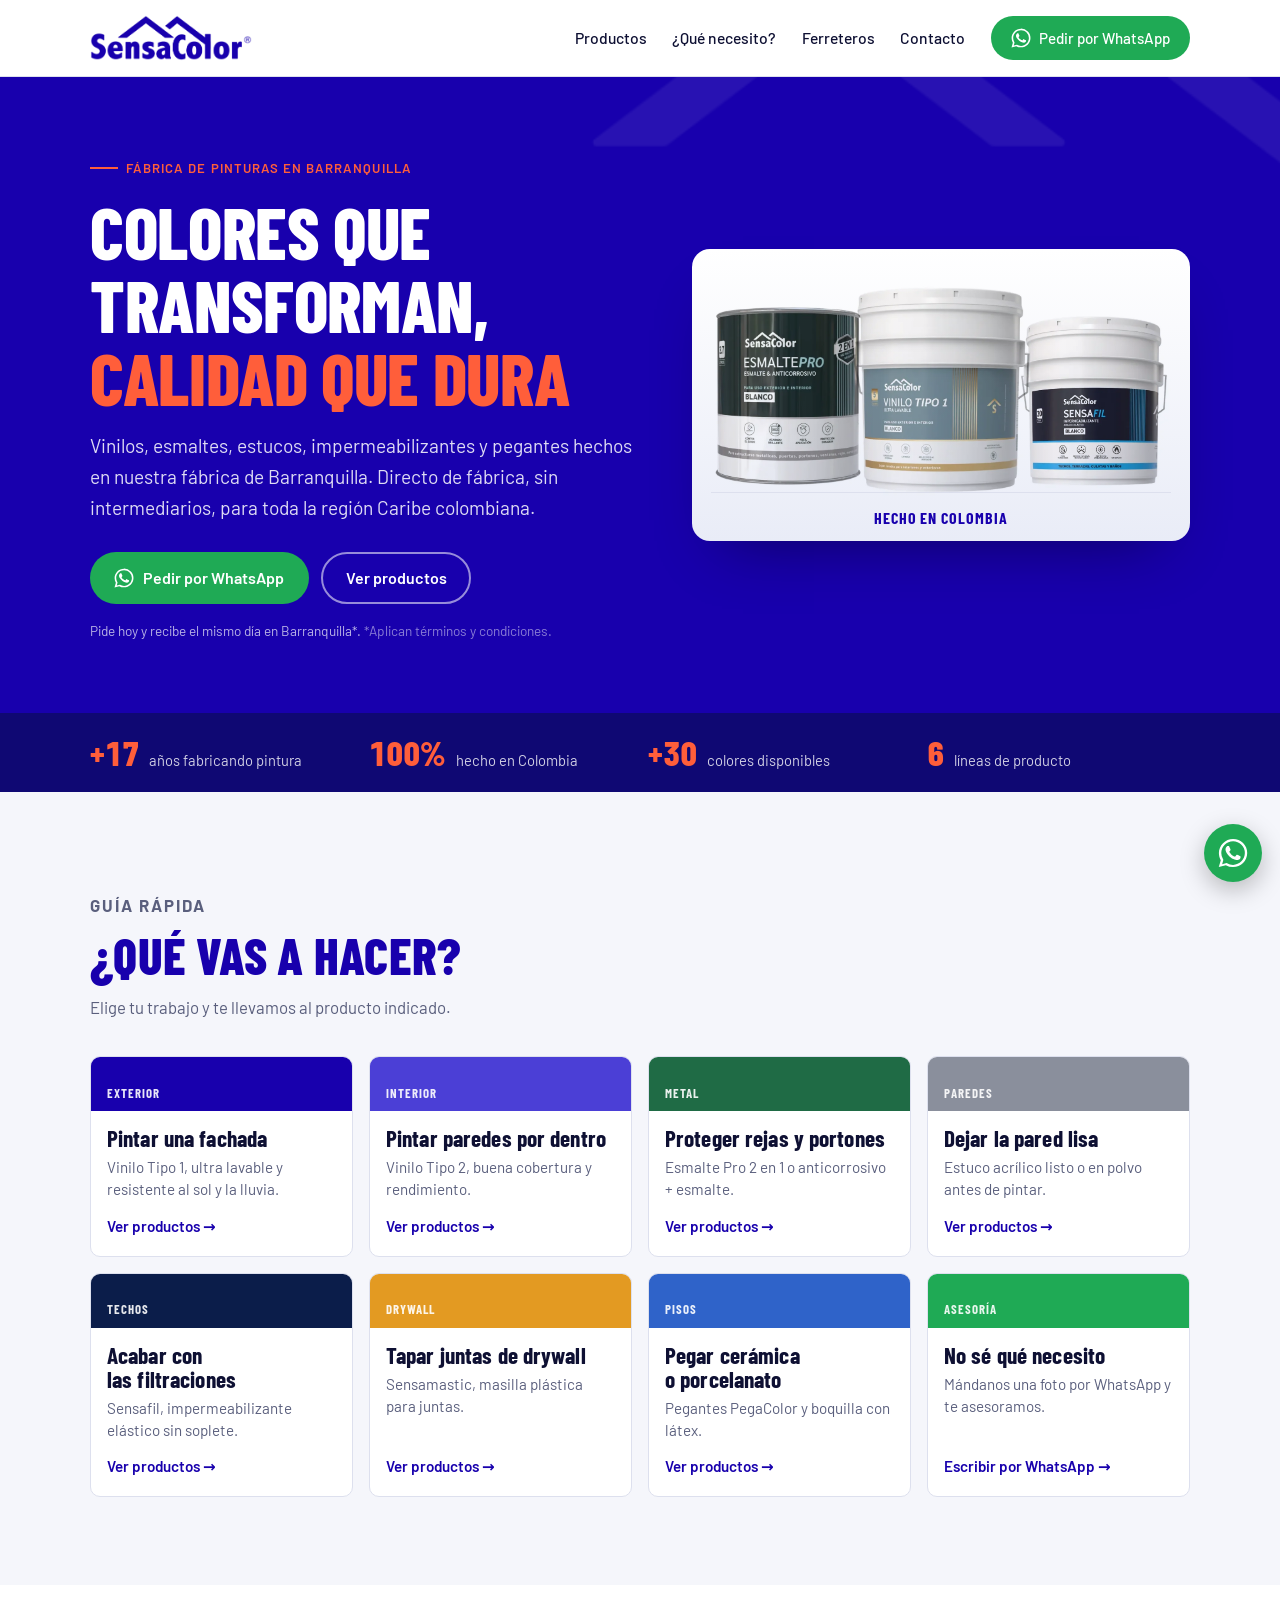
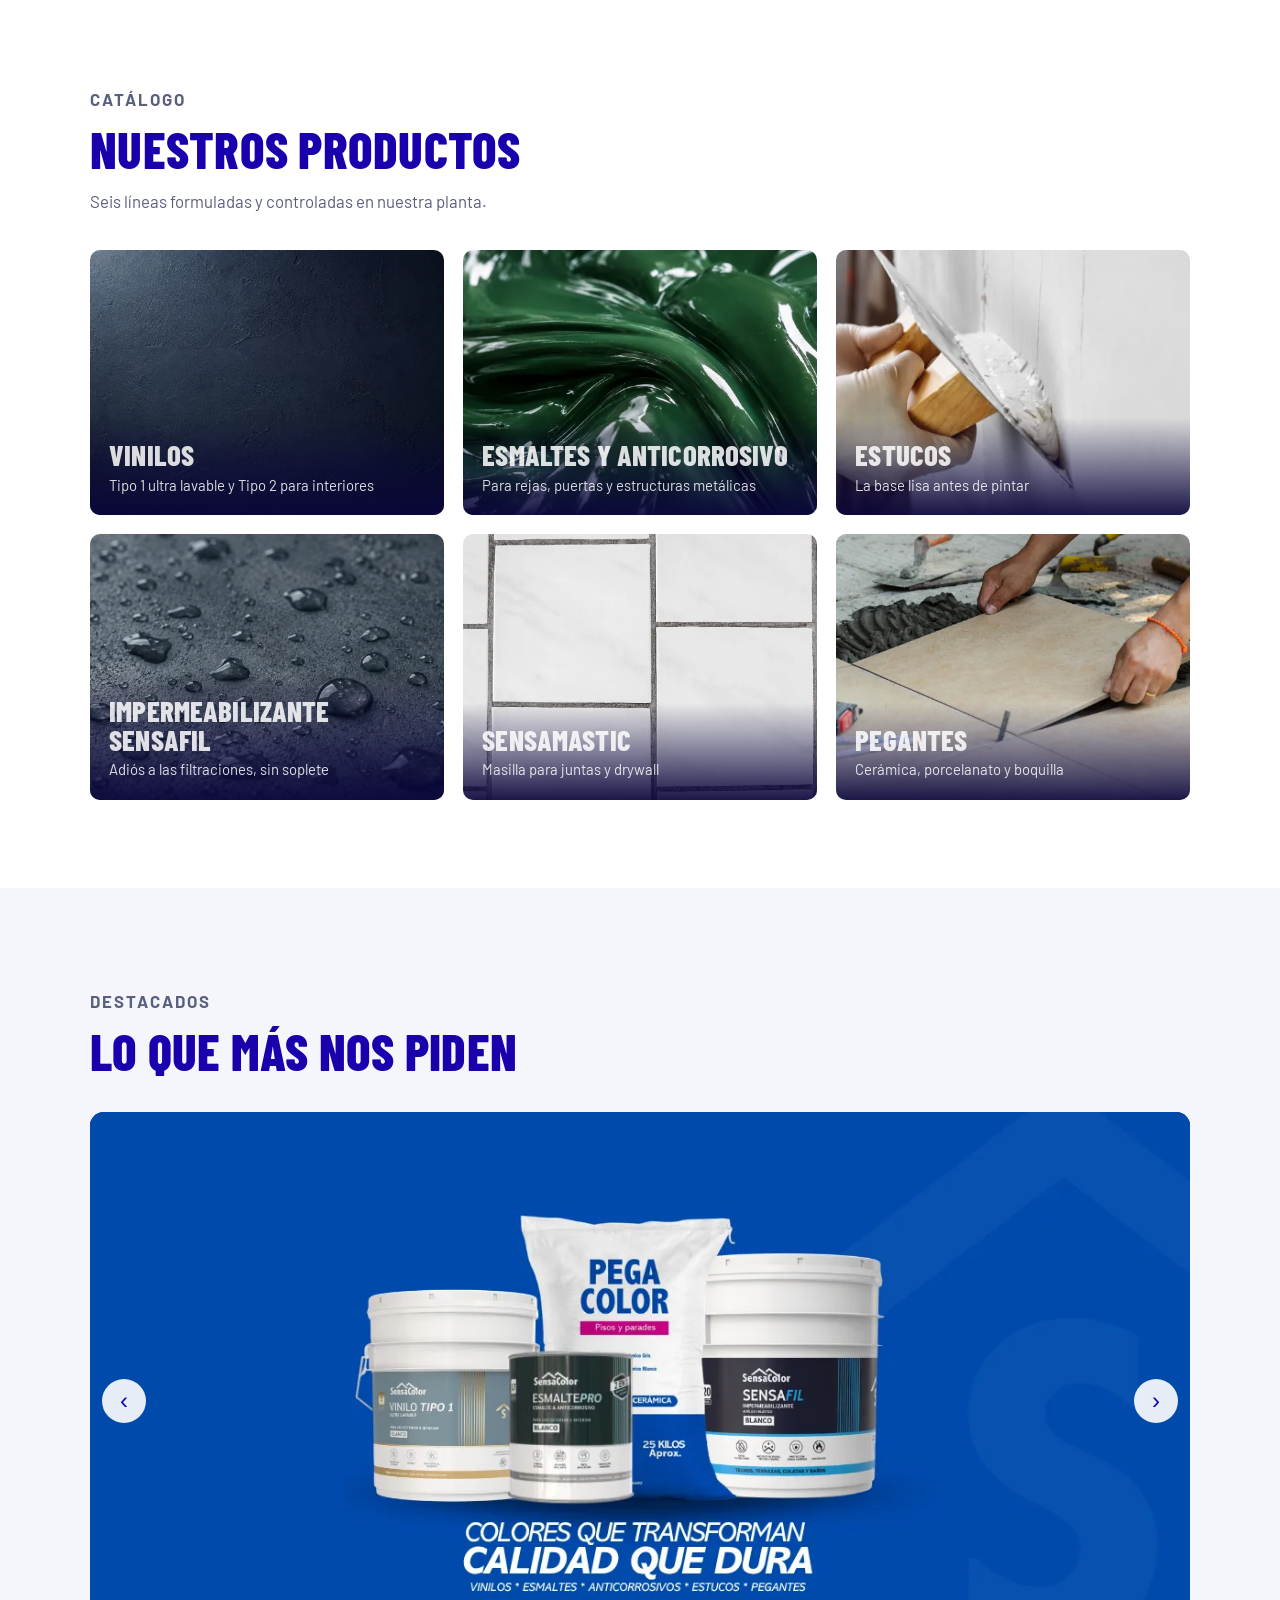
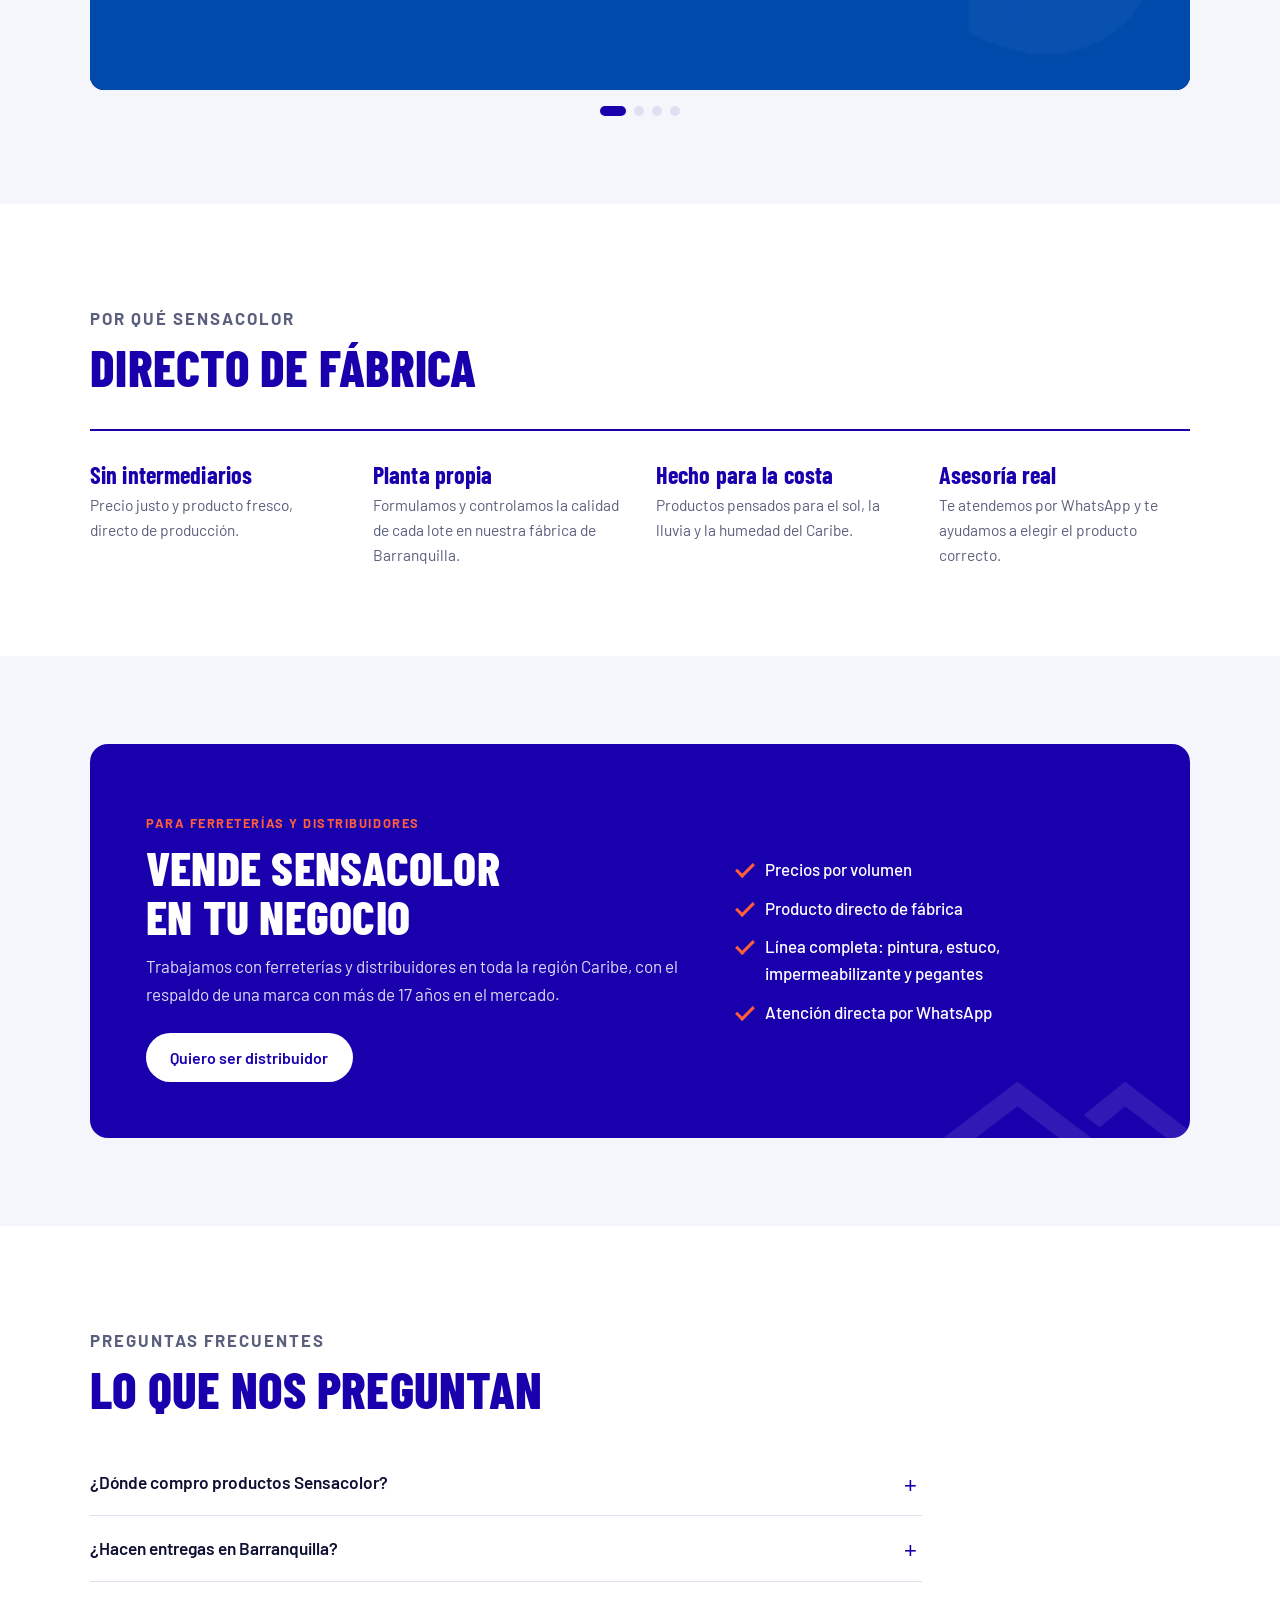
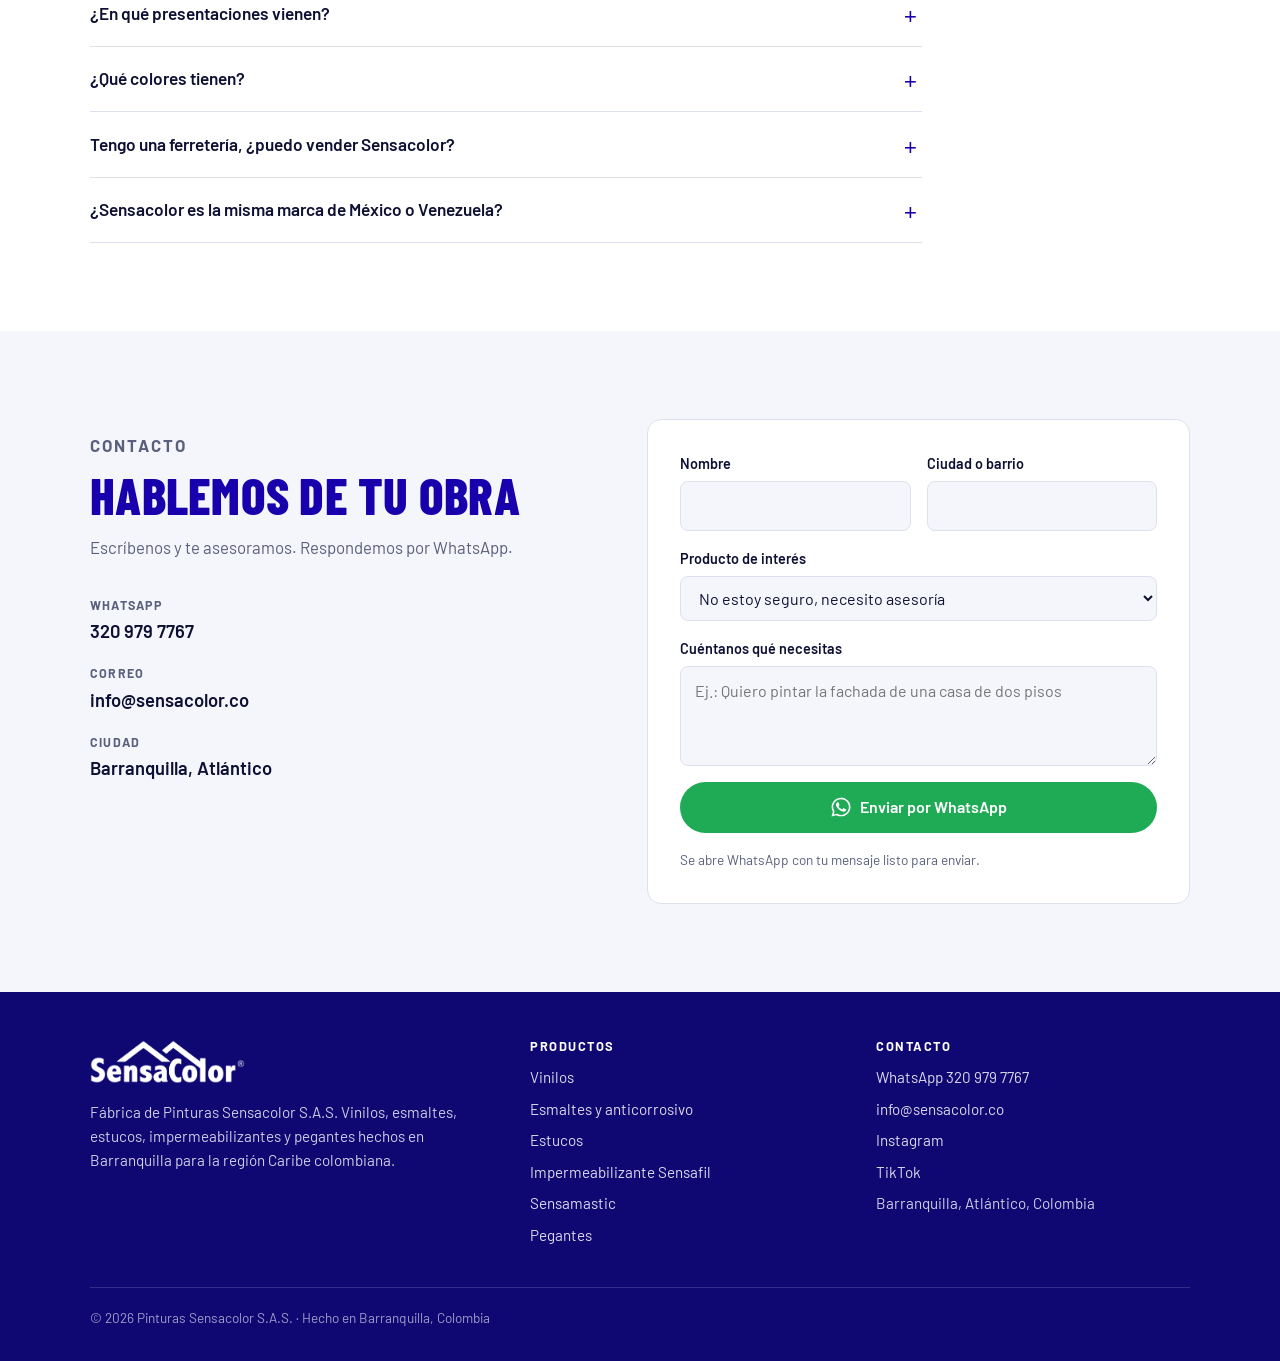
==== commit 77730080: "Add files via upload" ====
--- a/index.html
+++ b/index.html
@@ -24,7 +24,7 @@
 <link rel="preconnect" href="https://fonts.gstatic.com" crossorigin>
 <link rel="stylesheet" href="https://fonts.googleapis.com/css2?family=Barlow+Condensed:wght@600;700;800&family=Barlow:wght@400;500;600;700&display=swap">
 <link rel="stylesheet" href="styles.css">
-<script type="application/ld+json">[{"@context": "https://schema.org", "@type": "Organization", "@id": "https://sensacolor.co/#organizacion", "name": "Pinturas Sensacolor S.A.S.", "alternateName": ["Sensacolor", "Sensacolor Colombia", "Pinturas Sensacolor"], "url": "https://sensacolor.co/", "logo": "https://sensacolor.co/img/icono-512.png", "image": "https://sensacolor.co/Banner_1.png", "description": "Fábrica colombiana de pinturas en Barranquilla: vinilos, esmaltes, estucos, impermeabilizantes y pegantes.", "telephone": "+57 320 979 7767", "email": "infopinsensacolor@gmail.com", "address": {"@type": "PostalAddress", "addressLocality": "Barranquilla", "addressRegion": "Atlántico", "addressCountry": "CO"}, "areaServed": [{"@type": "City", "name": "Barranquilla"}, {"@type": "AdministrativeArea", "name": "Región Caribe de Colombia"}], "sameAs": ["https://www.instagram.com/pinturasensacolor", "https://www.tiktok.com/@pinturasensacolor"]}, {"@context": "https://schema.org", "@type": "WebSite", "name": "Pinturas Sensacolor", "alternateName": "Sensacolor Colombia", "url": "https://sensacolor.co/", "inLanguage": "es-CO", "publisher": {"@id": "https://sensacolor.co/#organizacion"}}, {"@context": "https://schema.org", "@type": "FAQPage", "mainEntity": [{"@type": "Question", "name": "¿Dónde compro productos Sensacolor?", "acceptedAnswer": {"@type": "Answer", "text": "Puedes pedir directo a la fábrica por WhatsApp al 320 979 7767, o conseguirlos en ferreterías y distribuidores de la región Caribe que trabajan con nosotros. Escríbenos y te decimos cuál te queda más cerca."}}, {"@type": "Question", "name": "¿Hacen entregas en Barranquilla?", "acceptedAnswer": {"@type": "Answer", "text": "Sí. Los pedidos en Barranquilla se pueden entregar el mismo día; aplican términos y condiciones. Escríbenos con tu pedido y tu barrio para confirmarte."}}, {"@type": "Question", "name": "¿En qué presentaciones vienen?", "acceptedAnswer": {"@type": "Answer", "text": "Los vinilos, estucos y Sensafil vienen en galón, ½ cuñete y cuñete. Los esmaltes y el anticorrosivo en galón y ¼ de galón. Los pegantes y el estuco en polvo en bolsa de 25 kg, y la boquilla y el Fijacolor en 2 kg."}}, {"@type": "Question", "name": "¿Qué colores tienen?", "acceptedAnswer": {"@type": "Answer", "text": "Tenemos más de 30 colores para interiores, exteriores y acabados especiales. Pídenos la carta de colores por WhatsApp y te la enviamos."}}, {"@type": "Question", "name": "Tengo una ferretería, ¿puedo vender Sensacolor?", "acceptedAnswer": {"@type": "Answer", "text": "Sí. Trabajamos con ferreterías y distribuidores en toda la región Caribe, con precios por volumen y producto directo de fábrica. Escríbenos y te enviamos la información."}}, {"@type": "Question", "name": "¿Sensacolor es la misma marca de México o Venezuela?", "acceptedAnswer": {"@type": "Answer", "text": "No. Pinturas Sensacolor S.A.S. es una fábrica colombiana con sede en Barranquilla, sin relación con marcas de nombre parecido en otros países."}}]}]</script>
+<script type="application/ld+json">[{"@context": "https://schema.org", "@type": "Organization", "@id": "https://sensacolor.co/#organizacion", "name": "Pinturas Sensacolor S.A.S.", "alternateName": ["Sensacolor", "Sensacolor Colombia", "Pinturas Sensacolor"], "url": "https://sensacolor.co/", "logo": "https://sensacolor.co/img/icono-512.png", "image": "https://sensacolor.co/Banner_1.png", "description": "Fábrica colombiana de pinturas en Barranquilla: vinilos, esmaltes, estucos, impermeabilizantes y pegantes.", "telephone": "+57 320 979 7767", "email": "info@sensacolor.co", "address": {"@type": "PostalAddress", "addressLocality": "Barranquilla", "addressRegion": "Atlántico", "addressCountry": "CO"}, "areaServed": [{"@type": "City", "name": "Barranquilla"}, {"@type": "AdministrativeArea", "name": "Región Caribe de Colombia"}], "sameAs": ["https://www.instagram.com/pinturasensacolor", "https://www.tiktok.com/@pinturasensacolor"]}, {"@context": "https://schema.org", "@type": "WebSite", "name": "Pinturas Sensacolor", "alternateName": "Sensacolor Colombia", "url": "https://sensacolor.co/", "inLanguage": "es-CO", "publisher": {"@id": "https://sensacolor.co/#organizacion"}}, {"@context": "https://schema.org", "@type": "FAQPage", "mainEntity": [{"@type": "Question", "name": "¿Dónde compro productos Sensacolor?", "acceptedAnswer": {"@type": "Answer", "text": "Puedes pedir directo a la fábrica por WhatsApp al 320 979 7767, o conseguirlos en ferreterías y distribuidores de la región Caribe que trabajan con nosotros. Escríbenos y te decimos cuál te queda más cerca."}}, {"@type": "Question", "name": "¿Hacen entregas en Barranquilla?", "acceptedAnswer": {"@type": "Answer", "text": "Sí. Los pedidos en Barranquilla se pueden entregar el mismo día; aplican términos y condiciones. Escríbenos con tu pedido y tu barrio para confirmarte."}}, {"@type": "Question", "name": "¿En qué presentaciones vienen?", "acceptedAnswer": {"@type": "Answer", "text": "Los vinilos, estucos y Sensafil vienen en galón, ½ cuñete y cuñete. Los esmaltes y el anticorrosivo en galón y ¼ de galón. Los pegantes y el estuco en polvo en bolsa de 25 kg, y la boquilla y el Fijacolor en 2 kg."}}, {"@type": "Question", "name": "¿Qué colores tienen?", "acceptedAnswer": {"@type": "Answer", "text": "Tenemos más de 30 colores para interiores, exteriores y acabados especiales. Pídenos la carta de colores por WhatsApp y te la enviamos."}}, {"@type": "Question", "name": "Tengo una ferretería, ¿puedo vender Sensacolor?", "acceptedAnswer": {"@type": "Answer", "text": "Sí. Trabajamos con ferreterías y distribuidores en toda la región Caribe, con precios por volumen y producto directo de fábrica. Escríbenos y te enviamos la información."}}, {"@type": "Question", "name": "¿Sensacolor es la misma marca de México o Venezuela?", "acceptedAnswer": {"@type": "Answer", "text": "No. Pinturas Sensacolor S.A.S. es una fábrica colombiana con sede en Barranquilla, sin relación con marcas de nombre parecido en otros países."}}]}]</script>
 </head>
 <body>
 <a class="saltar" href="#contenido">Saltar al contenido</a>
@@ -216,7 +216,7 @@
       </div>
       <div class="contacto-datos">
         <div class="dato"><small>WhatsApp</small><a href="https://wa.me/573209797767" target="_blank" rel="noopener">320 979 7767</a></div>
-        <div class="dato"><small>Correo</small><a href="mailto:infopinsensacolor@gmail.com">infopinsensacolor@gmail.com</a></div>
+        <div class="dato"><small>Correo</small><a href="mailto:info@sensacolor.co">info@sensacolor.co</a></div>
         <div class="dato"><small>Ciudad</small><span>Barranquilla, Atlántico</span></div>
       </div>
     </div>
@@ -268,7 +268,7 @@
         <h3>Contacto</h3>
         <ul>
           <li><a href="https://wa.me/573209797767" target="_blank" rel="noopener">WhatsApp 320 979 7767</a></li>
-          <li><a href="mailto:infopinsensacolor@gmail.com">infopinsensacolor@gmail.com</a></li>
+          <li><a href="mailto:info@sensacolor.co">info@sensacolor.co</a></li>
           <li><a href="https://www.instagram.com/pinturasensacolor" target="_blank" rel="noopener">Instagram</a></li>
           <li><a href="https://www.tiktok.com/@pinturasensacolor" target="_blank" rel="noopener">TikTok</a></li>
           <li>Barranquilla, Atlántico, Colombia</li>
--- a/styles.css
+++ b/styles.css
@@ -11,7 +11,7 @@
   --papel:#f5f6fb;         /* fondo alterno */
   --blanco:#ffffff;
   --linea:#dde0ee;
-  --oro:#f2b544;           /* acento de etiquetas (Sensamastic) */
+  --oro:#ff5e3a;           /* acento de marca (naranja coral) */
   --wa:#1faa55;            /* WhatsApp, un poco más oscuro para contraste */
   --wa-hover:#178c45;
 
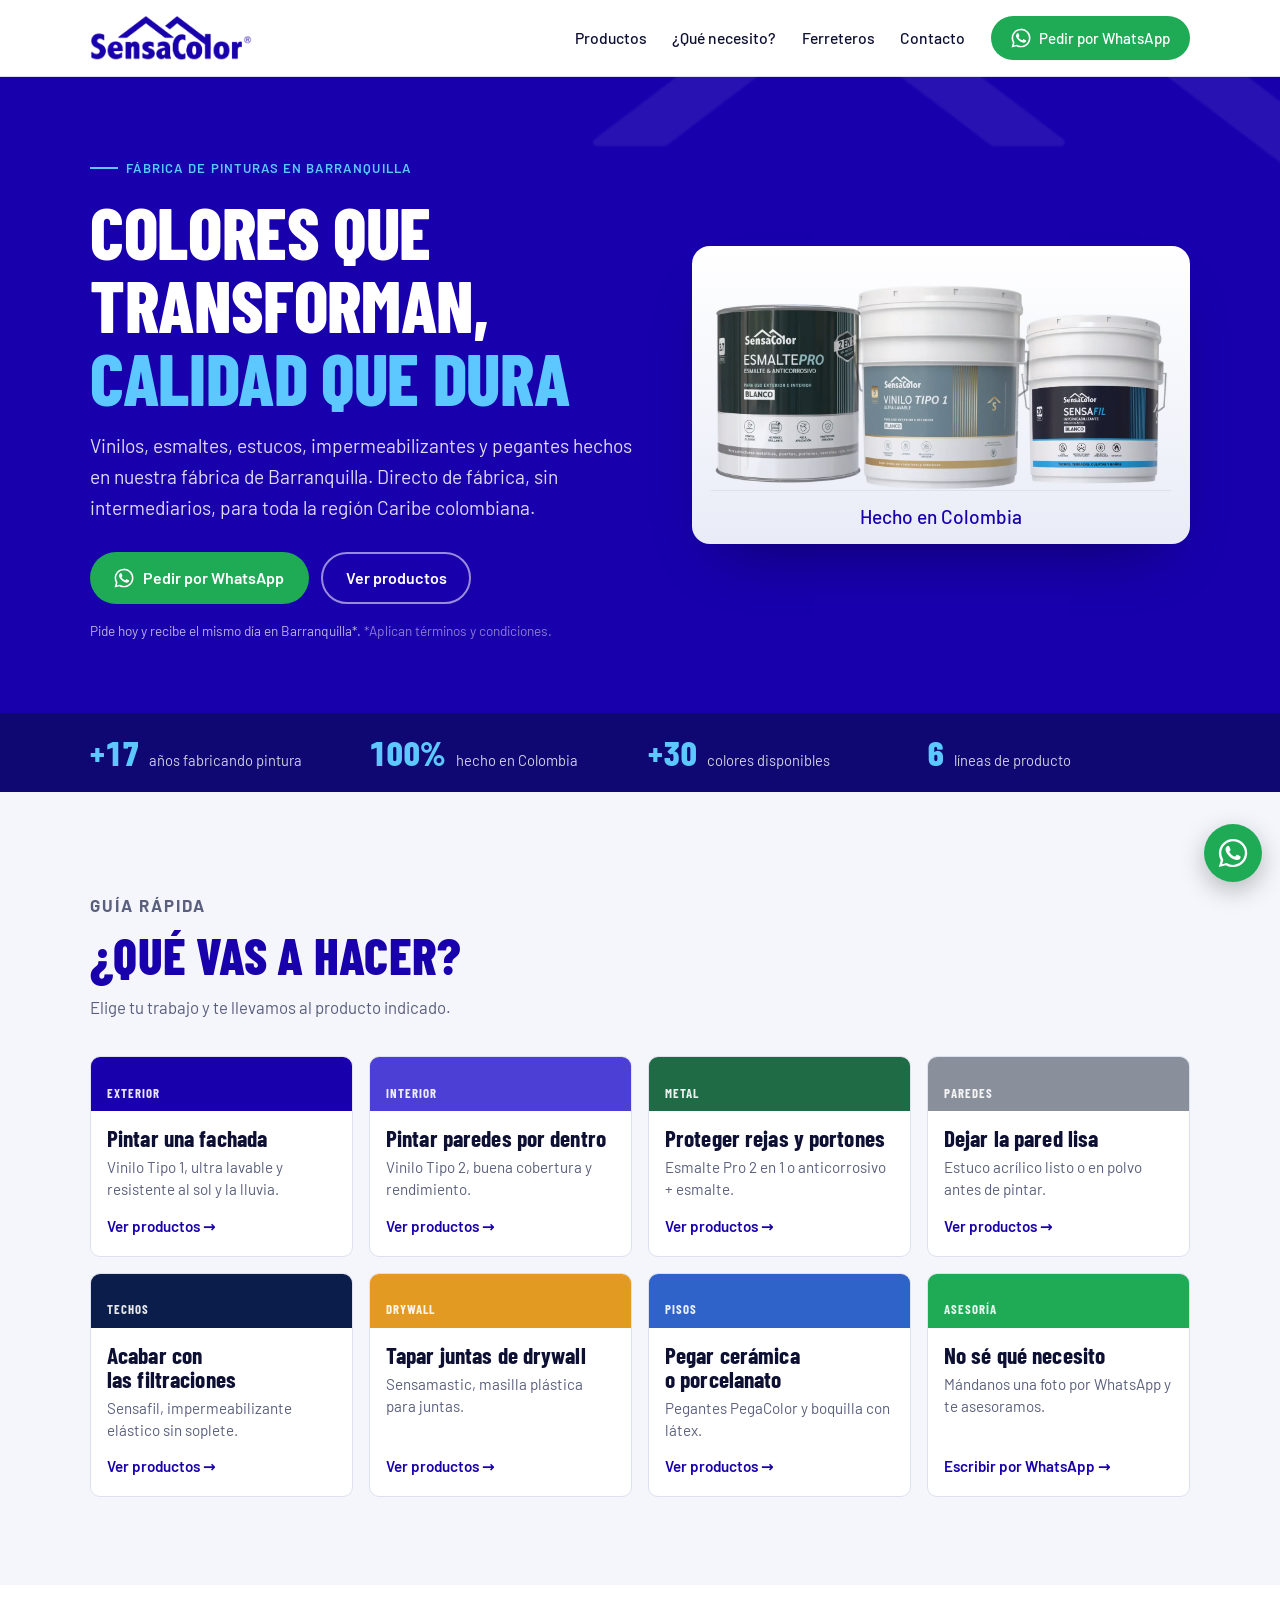
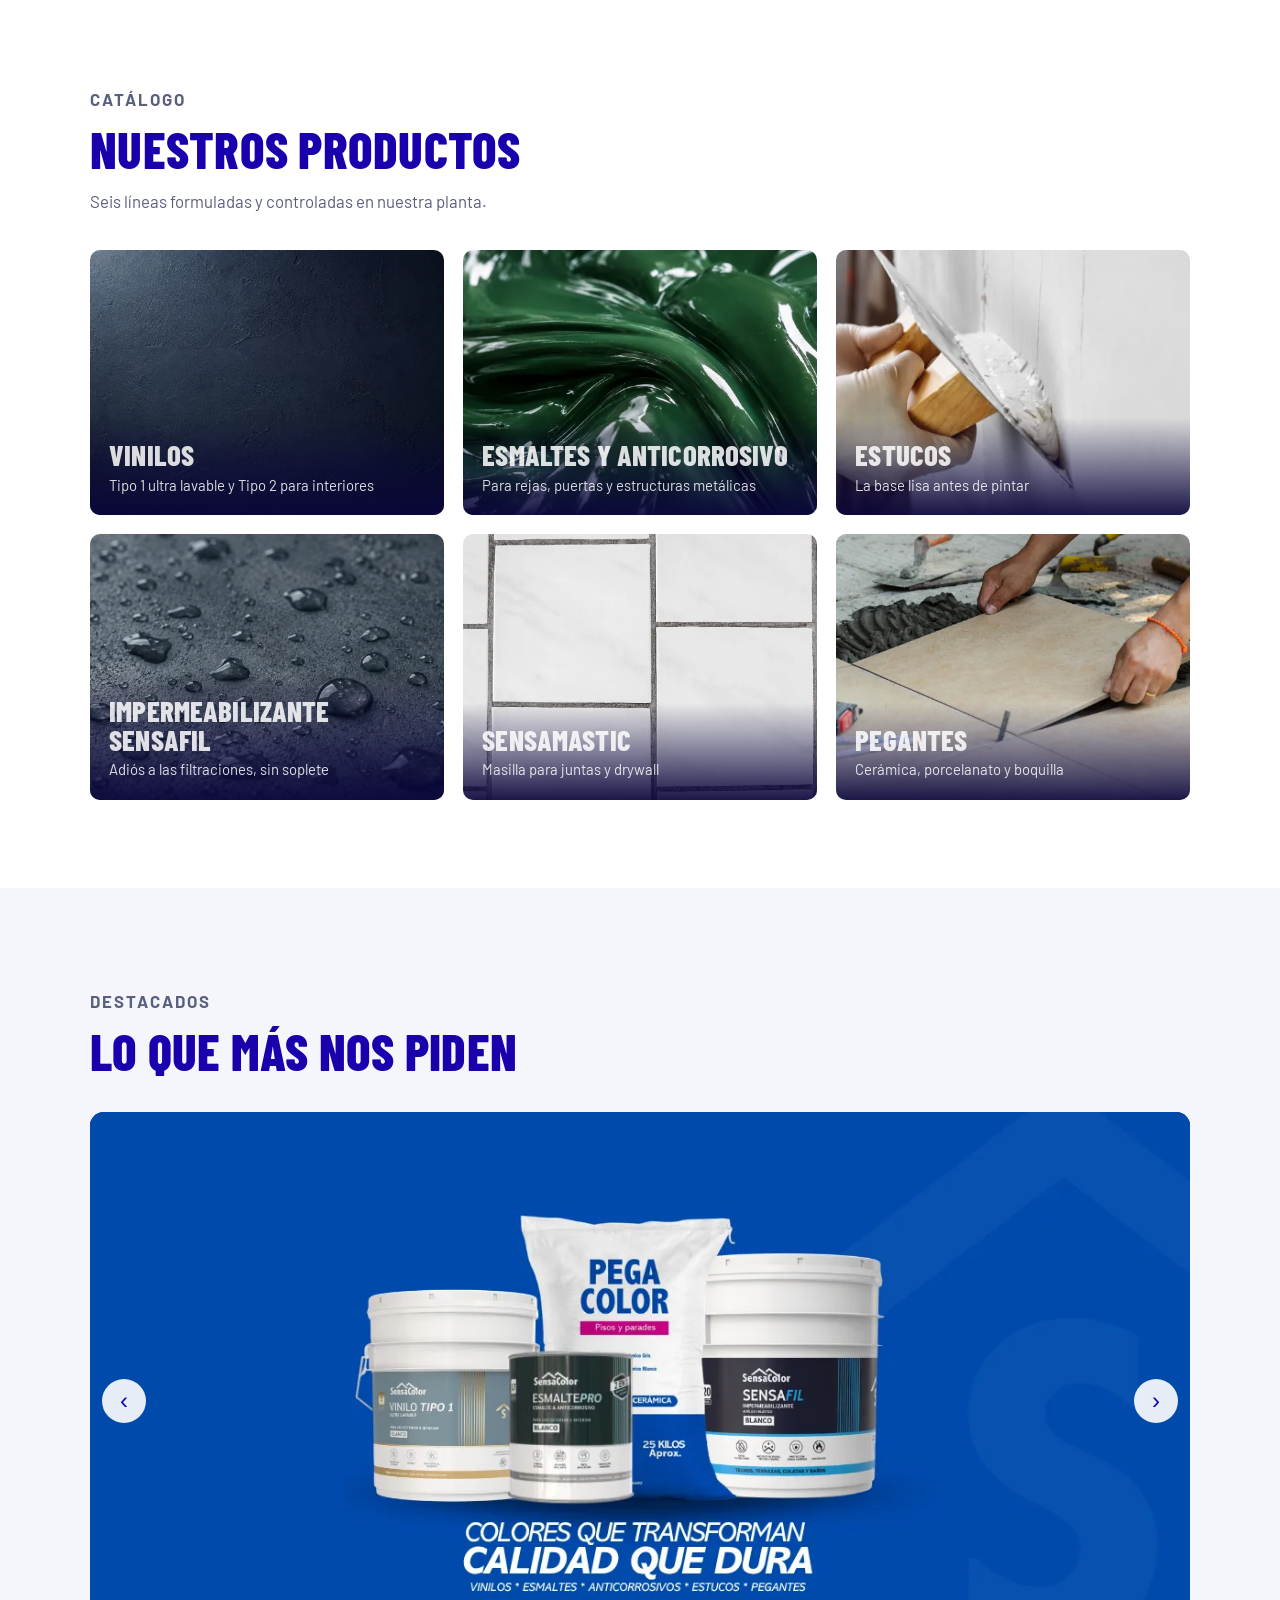
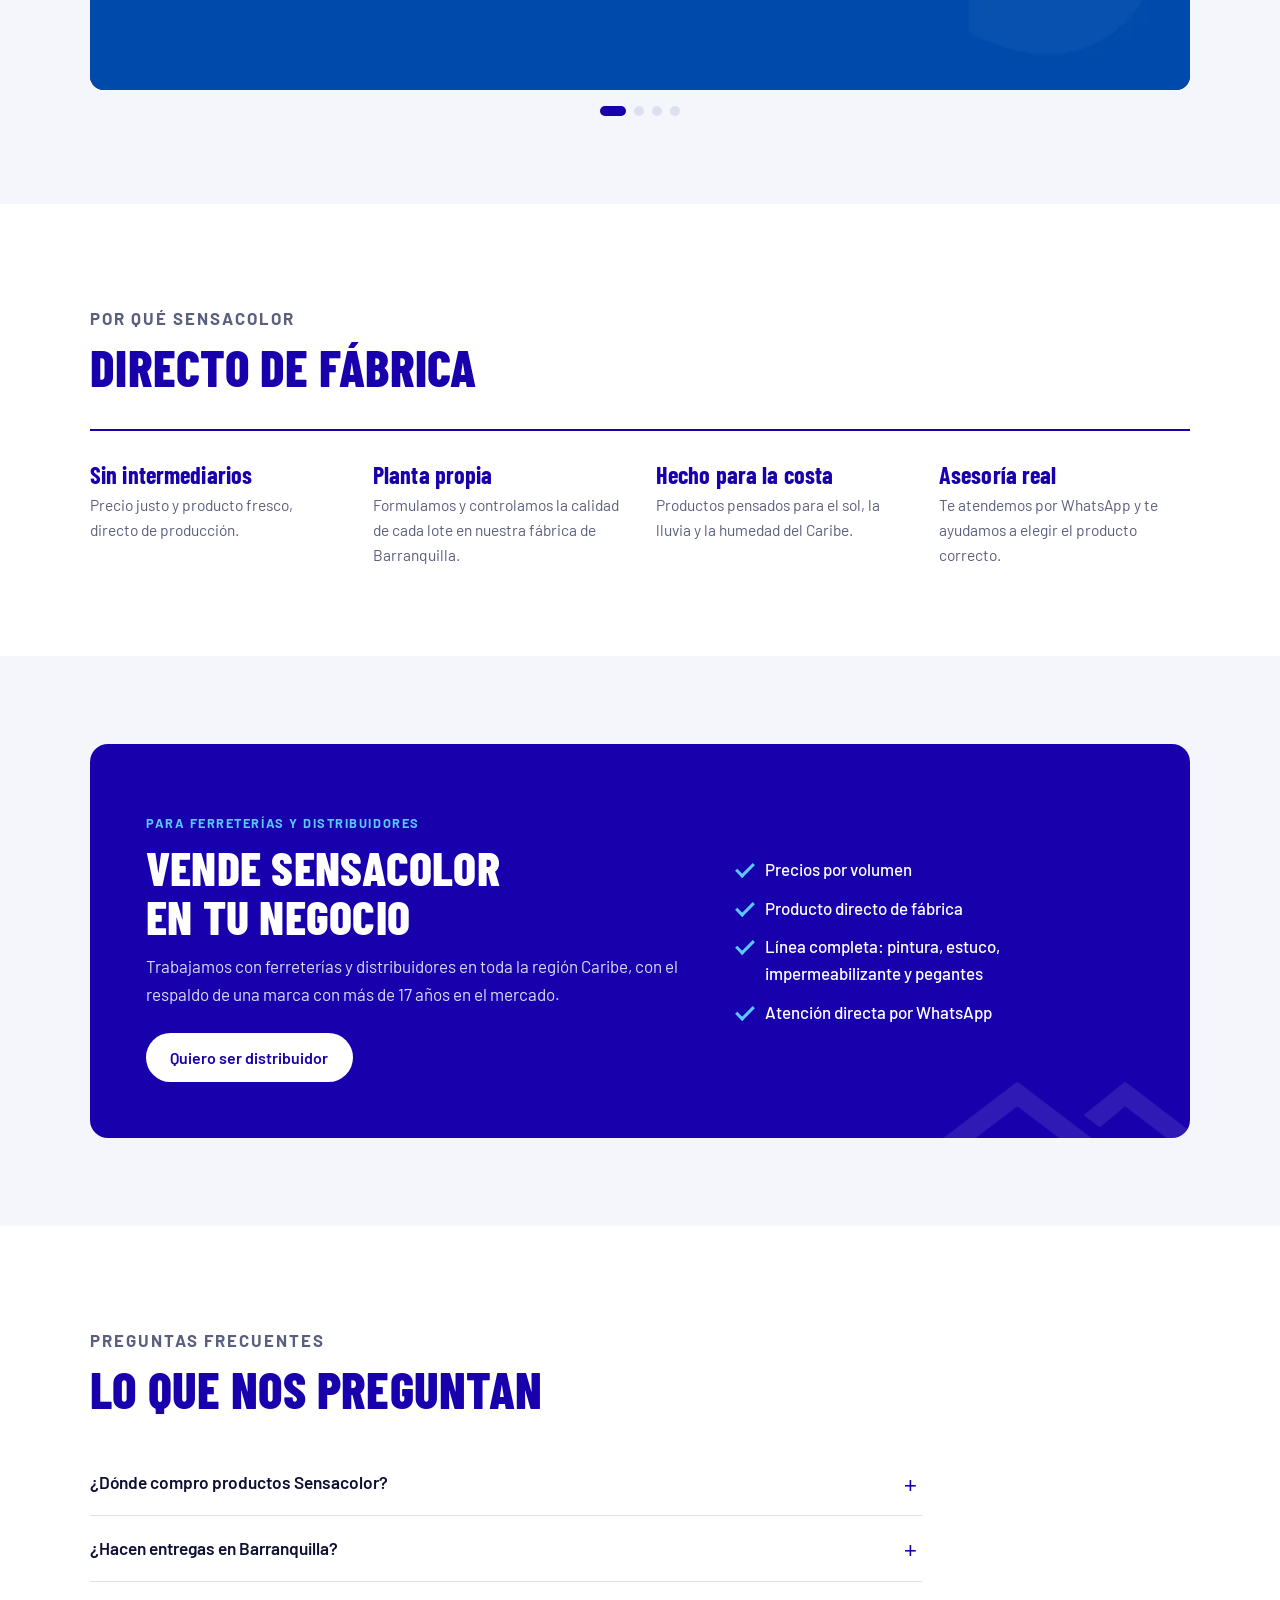
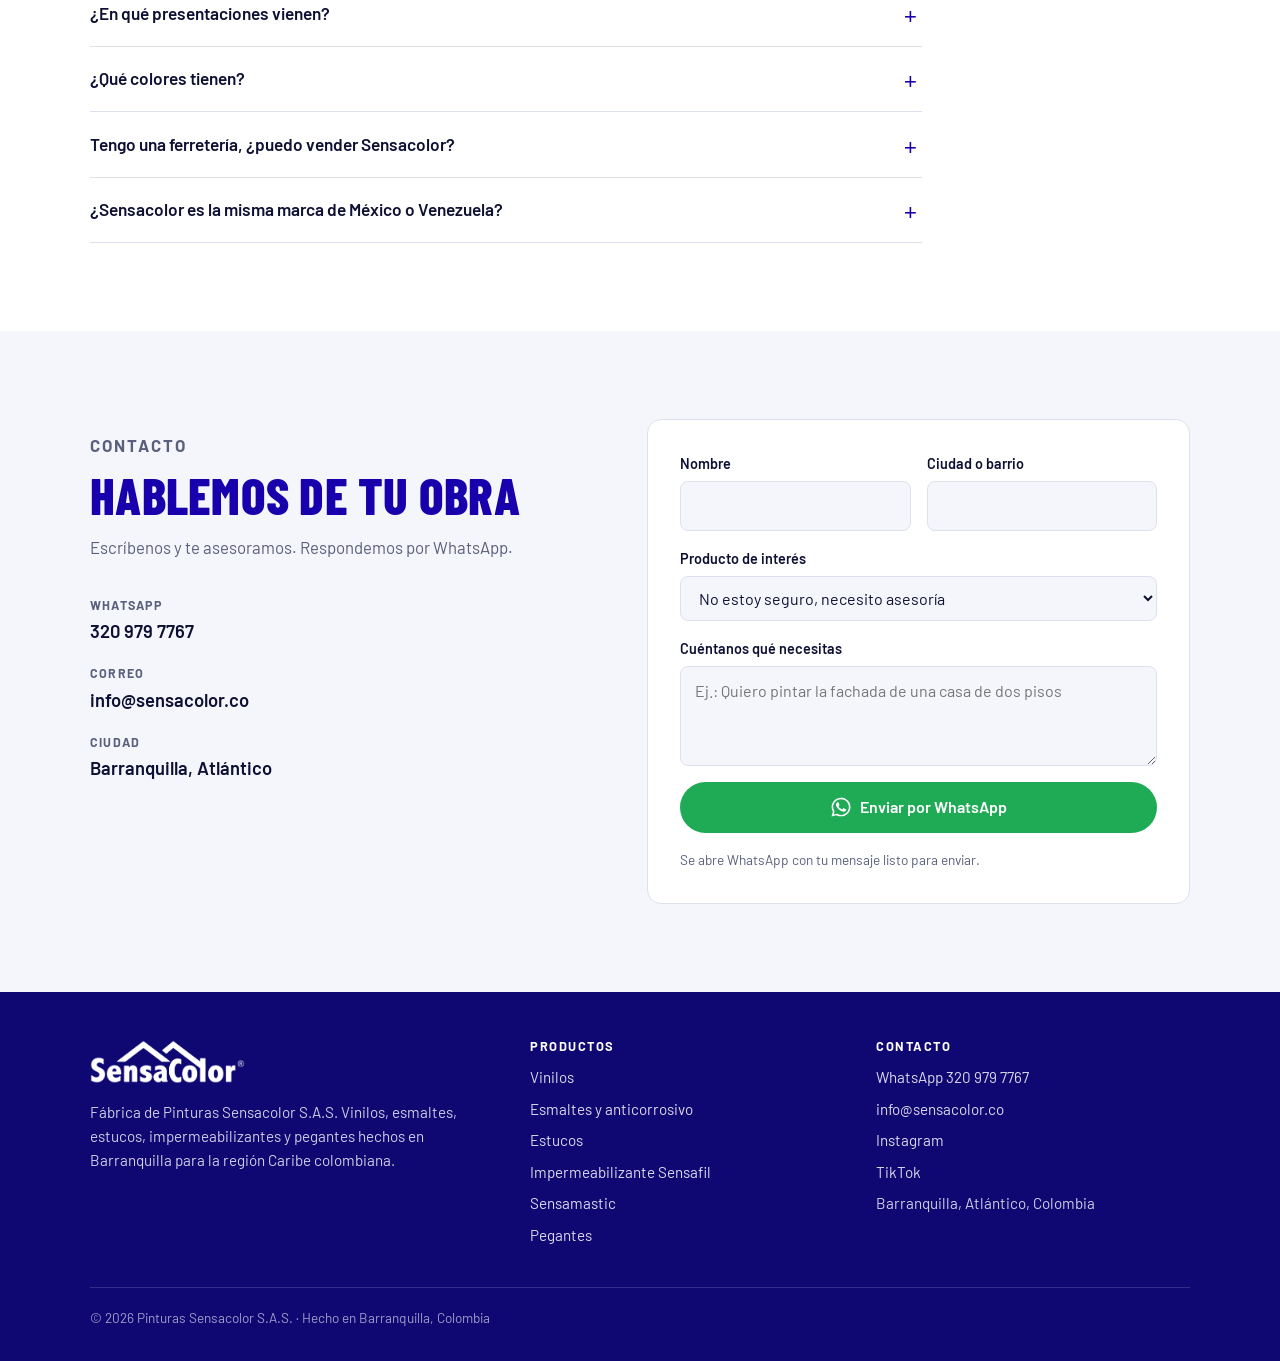
==== commit 9f63251f: "Add files via upload" ====
--- a/index.html
+++ b/index.html
@@ -23,8 +23,8 @@
 <link rel="preconnect" href="https://fonts.googleapis.com">
 <link rel="preconnect" href="https://fonts.gstatic.com" crossorigin>
 <link rel="stylesheet" href="https://fonts.googleapis.com/css2?family=Barlow+Condensed:wght@600;700;800&family=Barlow:wght@400;500;600;700&display=swap">
-<link rel="stylesheet" href="styles.css">
-<script type="application/ld+json">[{"@context": "https://schema.org", "@type": "Organization", "@id": "https://sensacolor.co/#organizacion", "name": "Pinturas Sensacolor S.A.S.", "alternateName": ["Sensacolor", "Sensacolor Colombia", "Pinturas Sensacolor"], "url": "https://sensacolor.co/", "logo": "https://sensacolor.co/img/icono-512.png", "image": "https://sensacolor.co/Banner_1.png", "description": "Fábrica colombiana de pinturas en Barranquilla: vinilos, esmaltes, estucos, impermeabilizantes y pegantes.", "telephone": "+57 320 979 7767", "email": "info@sensacolor.co", "address": {"@type": "PostalAddress", "addressLocality": "Barranquilla", "addressRegion": "Atlántico", "addressCountry": "CO"}, "areaServed": [{"@type": "City", "name": "Barranquilla"}, {"@type": "AdministrativeArea", "name": "Región Caribe de Colombia"}], "sameAs": ["https://www.instagram.com/pinturasensacolor", "https://www.tiktok.com/@pinturasensacolor"]}, {"@context": "https://schema.org", "@type": "WebSite", "name": "Pinturas Sensacolor", "alternateName": "Sensacolor Colombia", "url": "https://sensacolor.co/", "inLanguage": "es-CO", "publisher": {"@id": "https://sensacolor.co/#organizacion"}}, {"@context": "https://schema.org", "@type": "FAQPage", "mainEntity": [{"@type": "Question", "name": "¿Dónde compro productos Sensacolor?", "acceptedAnswer": {"@type": "Answer", "text": "Puedes pedir directo a la fábrica por WhatsApp al 320 979 7767, o conseguirlos en ferreterías y distribuidores de la región Caribe que trabajan con nosotros. Escríbenos y te decimos cuál te queda más cerca."}}, {"@type": "Question", "name": "¿Hacen entregas en Barranquilla?", "acceptedAnswer": {"@type": "Answer", "text": "Sí. Los pedidos en Barranquilla se pueden entregar el mismo día; aplican términos y condiciones. Escríbenos con tu pedido y tu barrio para confirmarte."}}, {"@type": "Question", "name": "¿En qué presentaciones vienen?", "acceptedAnswer": {"@type": "Answer", "text": "Los vinilos, estucos y Sensafil vienen en galón, ½ cuñete y cuñete. Los esmaltes y el anticorrosivo en galón y ¼ de galón. Los pegantes y el estuco en polvo en bolsa de 25 kg, y la boquilla y el Fijacolor en 2 kg."}}, {"@type": "Question", "name": "¿Qué colores tienen?", "acceptedAnswer": {"@type": "Answer", "text": "Tenemos más de 30 colores para interiores, exteriores y acabados especiales. Pídenos la carta de colores por WhatsApp y te la enviamos."}}, {"@type": "Question", "name": "Tengo una ferretería, ¿puedo vender Sensacolor?", "acceptedAnswer": {"@type": "Answer", "text": "Sí. Trabajamos con ferreterías y distribuidores en toda la región Caribe, con precios por volumen y producto directo de fábrica. Escríbenos y te enviamos la información."}}, {"@type": "Question", "name": "¿Sensacolor es la misma marca de México o Venezuela?", "acceptedAnswer": {"@type": "Answer", "text": "No. Pinturas Sensacolor S.A.S. es una fábrica colombiana con sede en Barranquilla, sin relación con marcas de nombre parecido en otros países."}}]}]</script>
+<link rel="stylesheet" href="styles.css?v=4">
+<script type="application/ld+json">[{"@context": "https://schema.org", "@type": "Organization", "@id": "https://sensacolor.co/#organizacion", "name": "Pinturas Sensacolor S.A.S.", "alternateName": ["Sensacolor", "Sensacolor Colombia", "Pinturas Sensacolor"], "url": "https://sensacolor.co/", "logo": "https://sensacolor.co/icono-512.png", "image": "https://sensacolor.co/Banner_1.png", "description": "Fábrica colombiana de pinturas en Barranquilla: vinilos, esmaltes, estucos, impermeabilizantes y pegantes.", "telephone": "+57 320 979 7767", "email": "info@sensacolor.co", "address": {"@type": "PostalAddress", "addressLocality": "Barranquilla", "addressRegion": "Atlántico", "addressCountry": "CO"}, "areaServed": [{"@type": "City", "name": "Barranquilla"}, {"@type": "AdministrativeArea", "name": "Región Caribe de Colombia"}], "sameAs": ["https://www.instagram.com/pinturasensacolor", "https://www.tiktok.com/@pinturasensacolor"]}, {"@context": "https://schema.org", "@type": "WebSite", "name": "Pinturas Sensacolor", "alternateName": "Sensacolor Colombia", "url": "https://sensacolor.co/", "inLanguage": "es-CO", "publisher": {"@id": "https://sensacolor.co/#organizacion"}}, {"@context": "https://schema.org", "@type": "FAQPage", "mainEntity": [{"@type": "Question", "name": "¿Dónde compro productos Sensacolor?", "acceptedAnswer": {"@type": "Answer", "text": "Puedes pedir directo a la fábrica por WhatsApp al 320 979 7767, o conseguirlos en ferreterías y distribuidores de la región Caribe que trabajan con nosotros. Escríbenos y te decimos cuál te queda más cerca."}}, {"@type": "Question", "name": "¿Hacen entregas en Barranquilla?", "acceptedAnswer": {"@type": "Answer", "text": "Sí. Los pedidos en Barranquilla se pueden entregar el mismo día; aplican términos y condiciones. Escríbenos con tu pedido y tu barrio para confirmarte."}}, {"@type": "Question", "name": "¿En qué presentaciones vienen?", "acceptedAnswer": {"@type": "Answer", "text": "Los vinilos, estucos y Sensafil vienen en galón, ½ cuñete y cuñete. Los esmaltes y el anticorrosivo en galón y ¼ de galón. Los pegantes y el estuco en polvo en bolsa de 25 kg, y la boquilla y el Fijacolor en 2 kg."}}, {"@type": "Question", "name": "¿Qué colores tienen?", "acceptedAnswer": {"@type": "Answer", "text": "Tenemos más de 30 colores para interiores, exteriores y acabados especiales. Pídenos la carta de colores por WhatsApp y te la enviamos."}}, {"@type": "Question", "name": "Tengo una ferretería, ¿puedo vender Sensacolor?", "acceptedAnswer": {"@type": "Answer", "text": "Sí. Trabajamos con ferreterías y distribuidores en toda la región Caribe, con precios por volumen y producto directo de fábrica. Escríbenos y te enviamos la información."}}, {"@type": "Question", "name": "¿Sensacolor es la misma marca de México o Venezuela?", "acceptedAnswer": {"@type": "Answer", "text": "No. Pinturas Sensacolor S.A.S. es una fábrica colombiana con sede en Barranquilla, sin relación con marcas de nombre parecido en otros países."}}]}]</script>
 </head>
 <body>
 <a class="saltar" href="#contenido">Saltar al contenido</a>
@@ -279,6 +279,6 @@
   </div>
 </footer>
 <a class="wa-flotante" href="https://wa.me/573209797767?text=Hola%2C%20quiero%20informaci%C3%B3n%20sobre%20los%20productos%20Sensacolor" target="_blank" rel="noopener" aria-label="Escribir por WhatsApp"><svg viewBox="0 0 24 24" aria-hidden="true" fill="currentColor"><path d="M17.47 14.38c-.3-.15-1.76-.87-2.03-.97-.27-.1-.47-.15-.67.15-.2.3-.77.97-.94 1.16-.17.2-.35.22-.65.07-.3-.15-1.26-.46-2.39-1.47-.88-.79-1.48-1.76-1.65-2.06-.17-.3-.02-.46.13-.61.13-.13.3-.35.45-.52.15-.17.2-.3.3-.5.1-.2.05-.37-.02-.52-.07-.15-.67-1.62-.92-2.21-.24-.58-.49-.5-.67-.51h-.57c-.2 0-.52.07-.8.37-.27.3-1.04 1.02-1.04 2.48s1.07 2.88 1.21 3.08c.15.2 2.1 3.2 5.08 4.49.71.31 1.26.49 1.69.63.71.23 1.36.2 1.87.12.57-.08 1.76-.72 2.01-1.41.25-.7.25-1.29.17-1.41-.07-.13-.27-.2-.57-.35zM12.04 21.5h-.01a9.4 9.4 0 0 1-4.79-1.31l-.34-.2-3.56.93.95-3.47-.22-.36a9.39 9.39 0 0 1-1.44-5.01c0-5.19 4.23-9.42 9.43-9.42 2.52 0 4.88.98 6.66 2.76a9.35 9.35 0 0 1 2.76 6.66c0 5.2-4.23 9.42-9.42 9.42zm8.02-17.44A11.26 11.26 0 0 0 12.04.75C5.8.75.72 5.83.72 12.07c0 2 .52 3.94 1.51 5.66L.62 23.25l5.65-1.48a11.3 11.3 0 0 0 5.77 1.47h.01c6.24 0 11.32-5.08 11.32-11.32 0-3.02-1.18-5.87-3.31-8.01z"/></svg></a>
-<script src="site.js" defer></script>
+<script src="site.js?v=4" defer></script>
 </body>
 </html>
--- a/styles.css
+++ b/styles.css
@@ -11,7 +11,7 @@
   --papel:#f5f6fb;         /* fondo alterno */
   --blanco:#ffffff;
   --linea:#dde0ee;
-  --oro:#ff5e3a;           /* acento de marca (naranja coral) */
+  --oro:#5cc8ff;           /* acento: azul cielo que contrasta con el azul de marca */
   --wa:#1faa55;            /* WhatsApp, un poco más oscuro para contraste */
   --wa-hover:#178c45;
 
@@ -87,7 +87,7 @@
 .vitrina .lado:first-child{margin-right:-12%}
 .vitrina .lado:nth-child(3){margin-left:-12%;justify-self:end}
 .vitrina .centro{z-index:1;margin-bottom:-.4rem}
-.vitrina figcaption{grid-column:1/-1;font-family:var(--f-display);font-weight:700;font-size:1rem;letter-spacing:.06em;text-transform:uppercase;color:var(--azul);text-align:center;border-top:1px solid var(--linea);padding:.7rem 0;margin-top:.2rem}
+.vitrina figcaption{grid-column:1/-1;font-family:var(--f-texto);font-weight:500;font-size:clamp(1.05rem,1.6vw,1.2rem);letter-spacing:normal;text-transform:none;color:var(--azul);text-align:center;border-top:1px solid var(--linea);padding:.7rem 0;margin-top:.2rem}
 @media (max-width:860px){.hero .envoltura{grid-template-columns:1fr}.vitrina{max-width:520px}}
 
 /* ---------- Cifras ---------- */
